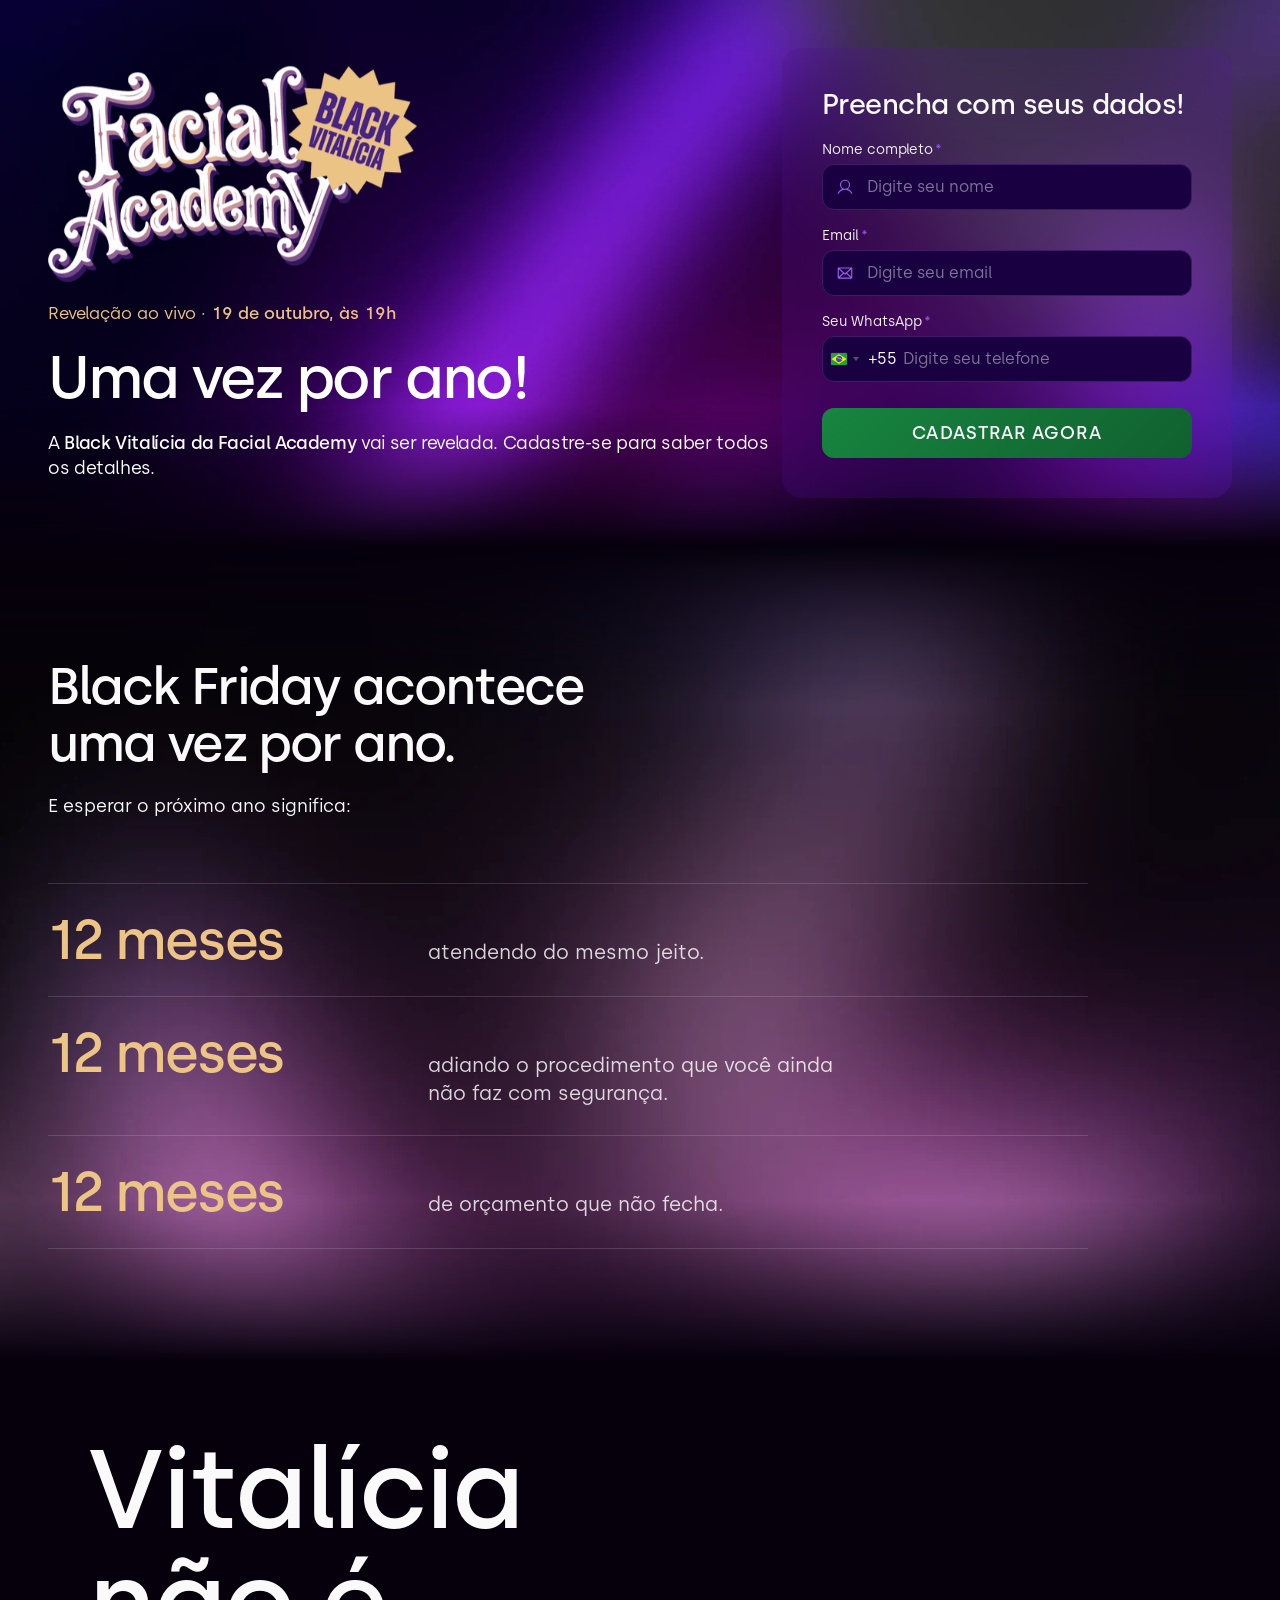
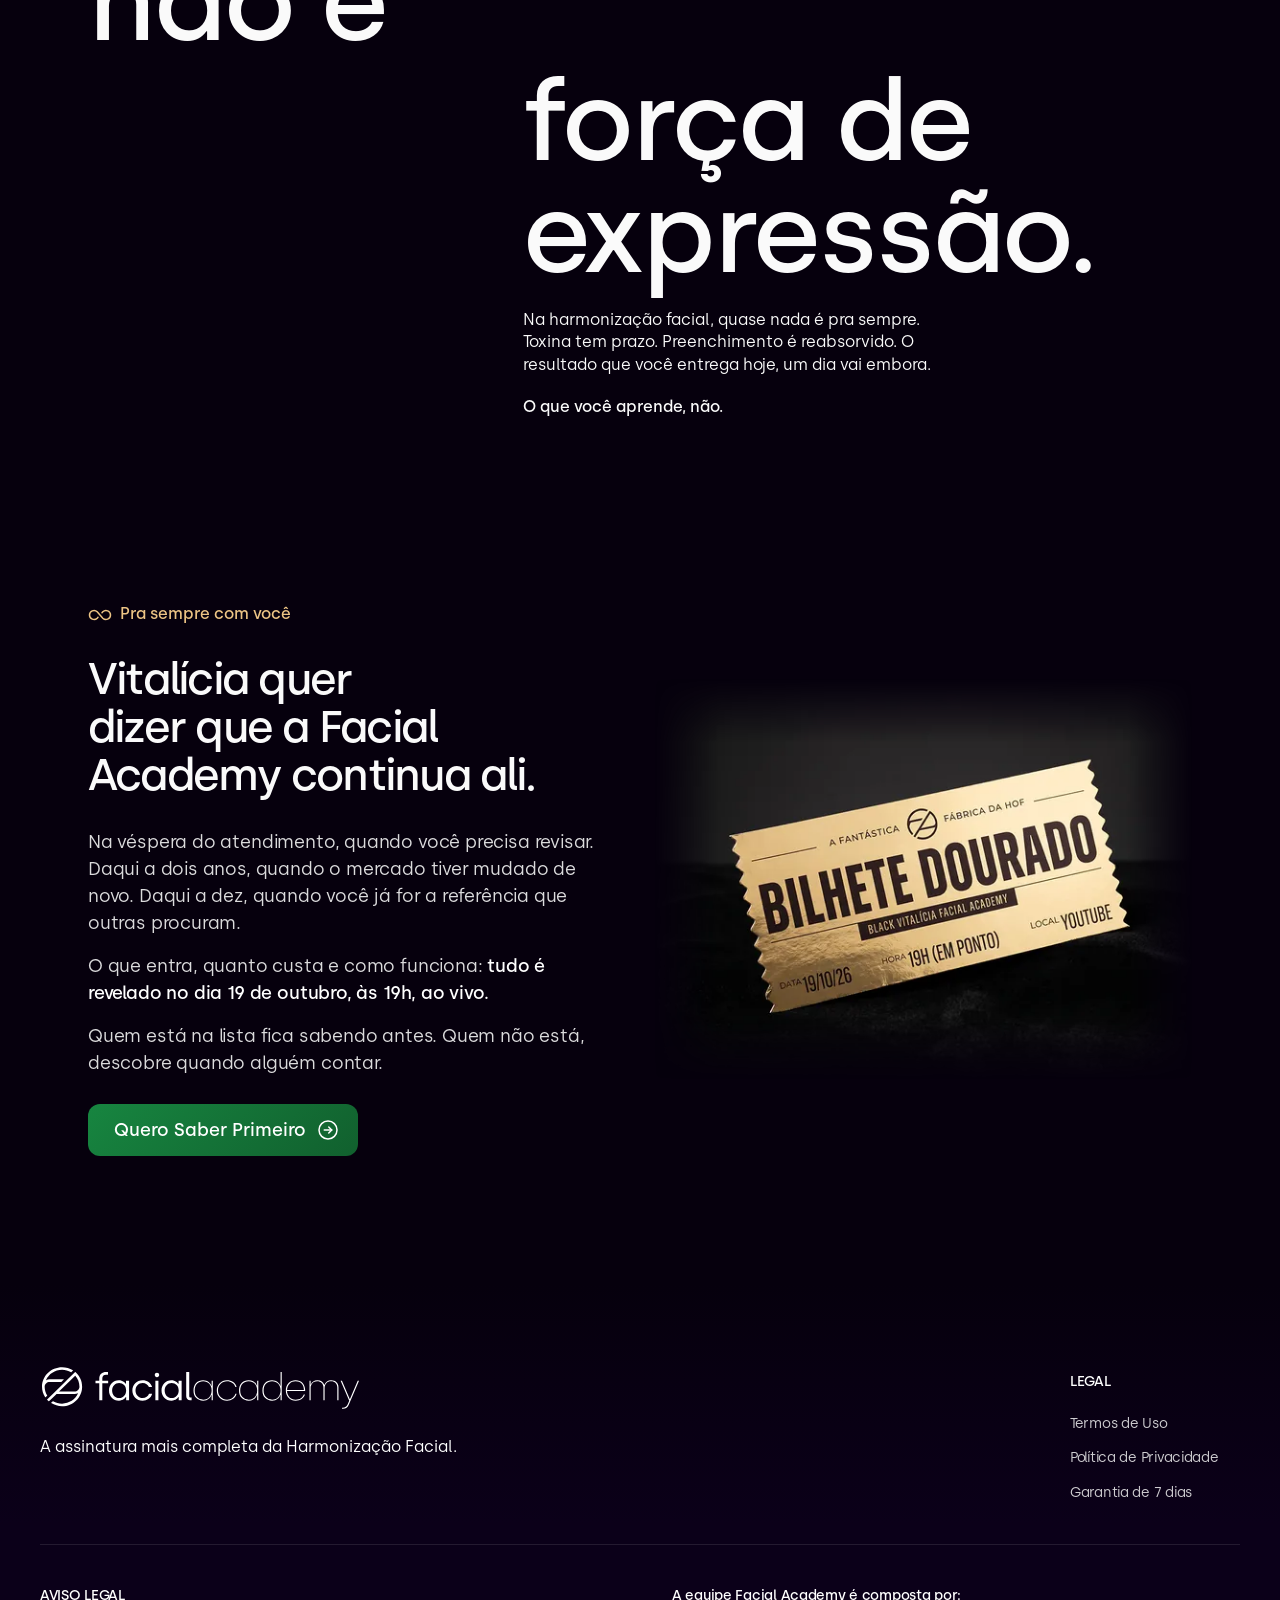
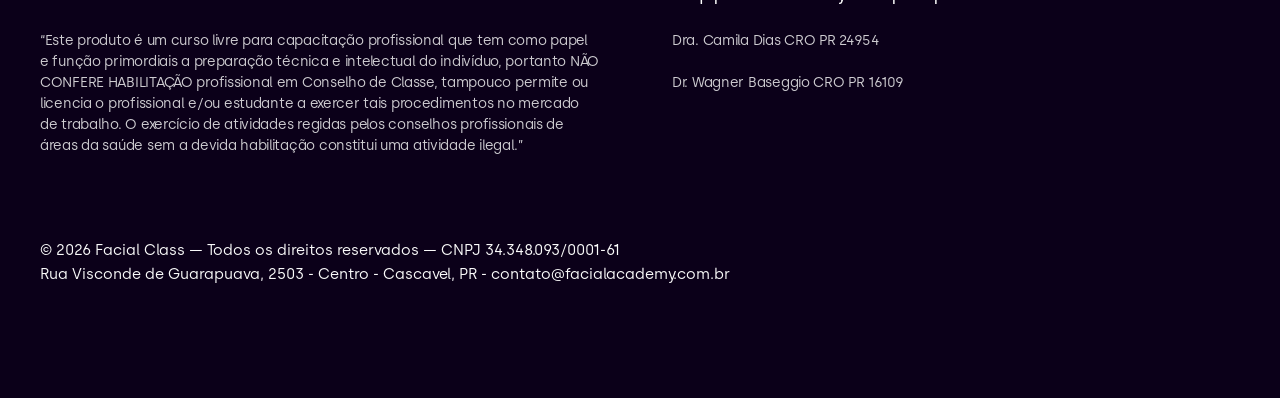
==== index.html @ 96894fb2 "style(design): FINDING-008 — data da live junto do título, em dourado 'Revelação ao vivo · 19 de out" ====
<!doctype html>
<html lang="pt-BR" dir="ltr">
<head>
<meta charset="utf-8">
<meta name="viewport" content="width=device-width, initial-scale=1">
<title>Black Vitalícia | Facial Academy</title>
<!-- Preço e condições só são revelados na live: nada disso entra aqui, que é o
     texto da prévia no Google e no WhatsApp. -->
<meta name="description" content="A Black Vitalícia da Facial Academy vai ser revelada ao vivo em 19 de outubro, às 19h. Cadastre-se para saber todos os detalhes.">
<!-- A logo é o elemento de LCP no celular. O preload vem antes do GTM para
     que o download comece sem disputar com os scripts de rastreamento.
     WebP de 256 cores sem perda em 3 larguras (16, 27 e 46 KB). -->
<link rel="preload" as="image"
      href="assets/img/fa-bfriday26-320.webp"
      imagesrcset="assets/img/fa-bfriday26-320.webp 320w, assets/img/fa-bfriday26-480.webp 480w, assets/img/fa-bfriday26-740.webp 740w"
      imagesizes="(max-width:809px) 188px, (max-width:1199px) 306px, 369px"
      fetchpriority="high">

<!-- Google Tag Manager -->
<script>(function(w,d,s,l,i){w[l]=w[l]||[];w[l].push({'gtm.start':new Date().getTime(),event:'gtm.js'});var f=d.getElementsByTagName(s)[0],j=d.createElement(s);j.async=true;j.src="https://load.tracker.jornada.facialacademy.com.br/3lowpxeupapq.js?"+i;f.parentNode.insertBefore(j,f);})(window,document,'script','dataLayer','ebz98l2r=GBRcNyEoVSQzPVU%2BLScpVgdNU15EQxweTBYAExwEFBESEQUVGBxWEx4dTxIH');</script>
<!-- End Google Tag Manager -->

<link rel="icon" href="assets/img/logo-facialacademy.svg">

<meta property="og:type" content="website">
<meta property="og:title" content="Black Vitalícia | Facial Academy">
<meta property="og:description" content="A Black Vitalícia da Facial Academy vai ser revelada ao vivo em 19 de outubro, às 19h. Cadastre-se para saber todos os detalhes.">

<!-- O Lighthouse aponta essas duas origens do rastreamento como as que mais
     atrasam o LCP (548ms e 368ms); a conexão é aberta antes de precisar. -->
<link rel="preconnect" href="https://tracker.jornada.facialacademy.com.br" crossorigin>
<!-- O formulário espera a decisão da triagem antes de redirecionar; sem o
     preconnect, o handshake TLS acontece só no clique e entra nessa espera. -->
<link rel="preconnect" href="https://ilzpqehbbxvmogorpfma.supabase.co" crossorigin>
<link rel="preconnect" href="https://capi-automation.s3.us-east-2.amazonaws.com" crossorigin>

<link rel="preload" as="font" type="font/woff2" href="assets/fonts/SilkaMedium.woff2" crossorigin>
<link rel="preload" as="font" type="font/woff2" href="assets/fonts/SilkaRegular.woff2" crossorigin>
<link rel="stylesheet" href="assets/css/style.v12.css">
</head>
<body>
<script>document.body.classList.add("js");</script>

<main>

  <!-- ============ HERO ============ -->
  <section id="hero-section" class="hero">
    <div class="hero__bg"><img src="assets/img/hero-bg.webp" alt="" aria-hidden="true"></div>

    <div class="hero__inner">
      <div class="hero__col">
        <div class="hero__logo anim" data-anim="up" data-delay="0">
          <img src="assets/img/fa-bfriday26-740.webp"
               srcset="assets/img/fa-bfriday26-320.webp 320w, assets/img/fa-bfriday26-480.webp 480w, assets/img/fa-bfriday26-740.webp 740w"
               sizes="(max-width:809px) 188px, (max-width:1199px) 306px, 369px"
               alt="Facial Academy Black Vitalícia" width="369" height="216"
               fetchpriority="high" decoding="async">
        </div>


        <p class="hero__date anim" data-anim="up" data-delay="80">Revelação ao vivo · <strong>19 de outubro, às 19h</strong></p>

        <h1 class="hero__title anim" data-anim="up" data-delay="160">Uma vez por ano!</h1>

        <p class="hero__lead anim" data-anim="up" data-delay="240">A <strong>Black Vitalícia da Facial Academy</strong> vai ser revelada. Cadastre-se para saber todos os detalhes.</p>
      </div>

      <div class="hero__card anim" data-anim="up" data-delay="200">
        <h2 class="card__title">Preencha com seus dados!</h2>

        <form class="fa-form" id="fa-form" novalidate>
          <div class="fa-field">
            <label for="fa-name">Nome completo<span>*</span></label>
            <div class="fa-control">
              <span class="fa-icon"><svg viewBox="0 0 256 256" width="18" height="18" fill="var(--purple)"><path d="M230.92,212c-15.23-26.33-38.7-45.21-66.09-54.16a72,72,0,1,0-73.66,0C63.78,166.78,40.31,185.66,25.08,212a8,8,0,1,0,13.85,8c18.84-32.56,52.14-52,89.07-52s70.23,19.44,89.07,52a8,8,0,1,0,13.85-8ZM72,96a56,56,0,1,1,56,56A56.06,56.06,0,0,1,72,96Z"/></svg></span>
              <input type="text" id="fa-name" name="name" class="fa-input" placeholder="Digite seu nome" autocomplete="name">
            </div>
          </div>

          <div class="fa-field">
            <label for="fa-email">Email<span>*</span></label>
            <div class="fa-control">
              <span class="fa-icon"><svg viewBox="0 0 256 256" width="18" height="18" fill="var(--purple)"><path d="M224,48H32a8,8,0,0,0-8,8V192a16,16,0,0,0,16,16H216a16,16,0,0,0,16-16V56A8,8,0,0,0,224,48Zm-96,85.15L52.57,64H203.43ZM98.71,128,40,181.81V74.19Zm11.84,10.85,12,11.05a8,8,0,0,0,10.82,0l12-11.05,58,53.15H52.57ZM157.29,128,216,74.18V181.82Z"/></svg></span>
              <input type="email" id="fa-email" name="email" class="fa-input" placeholder="Digite seu email" autocomplete="email">
            </div>
          </div>

          <div class="fa-field">
            <label for="fa-phone">Seu WhatsApp<span>*</span></label>
            <div class="fa-control">
              <input type="tel" id="fa-phone" name="phone" class="fa-input" placeholder="Digite seu telefone" autocomplete="tel">
            </div>
          </div>

          <button type="submit" class="fa-submit">CADASTRAR AGORA</button>
          <p class="fa-message" role="status" aria-live="polite"></p>
        </form>
      </div>

      <!-- Os professores no tema da Fantástica Fábrica da HOF. No desktop ficam
           entre o texto e o formulário, passando atrás do vidro do card; no
           celular vêm logo abaixo do formulário, com as cartolas no fim da dobra. -->
      <img class="hero__people"
           src="assets/img/professores-798.webp"
           srcset="assets/img/professores-480.webp 399w, assets/img/professores-798.webp 664w"
           sizes="(max-width:809px) 92vw, 520px"
           alt="Dra. Camila Dias e Dr. Wagner Baseggio de cartola, no tema da Fantástica Fábrica da HOF"
           width="664" height="798" decoding="async">
    </div>
  </section>

  <!-- ============ SEÇÃO 2 — BLACK FRIDAY ============ -->
  <div class="band band--reasons">
    <div class="band__bg"><img src="assets/img/section2-bg.webp" alt="" aria-hidden="true"></div>

    <section class="reasons">
      <div class="reasons__head">
        <h2 class="reasons__title anim-words">Black Friday acontece<br>uma vez por ano.</h2>
        <p class="reasons__sub anim" data-anim="up">E esperar o próximo ano significa:</p>
      </div>

      <div class="reasons__row">
        <div class="reason anim" data-anim="up" data-delay="0">
          <div class="reason__inner">
            <h3>12 meses</h3>
            <p>atendendo do mesmo jeito.</p>
          </div>
        </div>
        <div class="reason anim" data-anim="up" data-delay="120">
          <div class="reason__inner">
            <h3>12 meses</h3>
            <p>adiando o procedimento que você ainda não faz com segurança.</p>
          </div>
        </div>
        <div class="reason anim" data-anim="up" data-delay="240">
          <div class="reason__inner">
            <h3>12 meses</h3>
            <p>de orçamento que não fecha.</p>
          </div>
        </div>
      </div>
    </section>
  </div>

  <!-- ============ SEÇÃO 3 — VITALÍCIA ============ -->
  <section id="metodo" class="vital">
    <div class="vital__inner">
      <div class="vital__stack">
        <div class="vital__row">
          <p class="vital__display anim-words">Vitalícia não é</p>
        </div>
        <div class="vital__end">
          <div class="vital__endinner">
            <p class="vital__display anim-words">força de expressão.</p>
            <div class="vital__copy">
              <p class="anim-words">Na harmonização facial, quase nada é pra sempre. Toxina tem prazo. Preenchimento é reabsorvido. O resultado que você entrega hoje, um dia vai embora.</p>
              <p class="is-medium anim-words">O que você aprende, não.</p>
            </div>
          </div>
        </div>
      </div>
    </div>
  </section>

  <!-- ============ SEÇÃO 4 — CTA ============ -->
  <!-- Sem a imagem de mancha roxa: o fundo é o preto da página e a luz vem do
       bilhete dourado, que é o símbolo da Fantástica Fábrica. -->
  <div class="band band--cta">
    <section class="cta">
      <div class="cta__text">
        <div class="pill anim" data-anim="up">
          <svg class="ico ico--infinity" width="24" height="24" style="--ico-op:0;--ico-color:var(--gold);--ico-sw:1.5" display="block" role="presentation" viewBox="0 0 24 24" xmlns="http://www.w3.org/2000/svg"><path d="M 7.682 7.682 C 6.395 8.969 4.46 9.354 2.778 8.658 C 1.096 7.961 0 6.32 0 4.5 C 0 2.68 1.096 1.039 2.778 0.343 C 4.46 -0.354 6.395 0.031 7.682 1.318 L 13.318 7.682 C 14.605 8.969 16.541 9.354 18.222 8.658 C 19.904 7.961 21 6.32 21 4.5 C 21 2.68 19.904 1.039 18.222 0.343 C 16.541 -0.354 14.605 0.031 13.318 1.318 Z" fill-opacity="var(--ico-op, 0)" fill="var(--ico-color, rgb(0, 0, 0))" height="9.000263135988675px" id="EWhdcxZRG" transform="translate(1.5 7.5)" width="21.00042205436025px"/><path d="M 8.497 6.762 L 7.682 7.682 C 6.395 8.969 4.46 9.354 2.778 8.658 C 1.096 7.961 0 6.32 0 4.5 C 0 2.68 1.096 1.039 2.778 0.343 C 4.46 -0.354 6.395 0.031 7.682 1.318 L 13.318 7.682 C 14.605 8.969 16.541 9.354 18.222 8.658 C 19.904 7.961 21 6.32 21 4.5 C 21 2.68 19.904 1.039 18.222 0.343 C 16.541 -0.354 14.605 0.031 13.318 1.318 L 12.504 2.238" fill="transparent" height="9.000263135988675px" id="XM7weionG" stroke-dasharray="" stroke-linecap="round" stroke-linejoin="round" stroke-width="var(--ico-sw, 1.5)" stroke="var(--ico-color, rgb(0, 0, 0))" transform="translate(1.5 7.5)" width="21.00042205436025px"/></svg>
          <p class="pill__label">Pra sempre com você</p>
        </div>

        <h2 class="cta__title anim-words">Vitalícia quer dizer que a Facial Academy continua ali.</h2>

        <div class="cta__copy">
          <p class="anim-words">Na véspera do atendimento, quando você precisa revisar. Daqui a dois anos, quando o mercado tiver mudado de novo. Daqui a dez, quando você já for a referência que outras procuram.</p>
          <p class="anim-words">O que entra, quanto custa e como funciona: <strong>tudo é revelado no dia 19 de outubro, às 19h, ao vivo.</strong></p>
          <p class="anim-words">Quem está na lista fica sabendo antes. Quem não está, descobre quando alguém contar.</p>
        </div>

        <a class="btn anim" data-anim="up" href="#hero-section">
          <div class="btn__label"><p>Quero Saber Primeiro</p></div>
          <div class="btn__icon"><svg class="ico ico--arrow" width="24" height="24" style="--ico-op:0;--ico-color:currentColor;--ico-sw:1.5" display="block" role="presentation" viewBox="0 0 24 24" xmlns="http://www.w3.org/2000/svg"><path d="M 0 9 C 0 4.029 4.029 0 9 0 C 13.971 0 18 4.029 18 9 C 18 13.971 13.971 18 9 18 C 4.029 18 0 13.971 0 9 Z" fill-opacity="var(--ico-op, 0)" fill="var(--ico-color, rgb(0, 0, 0))" height="18px" id="uu_1WsBKD" transform="translate(3 3)" width="18px"/><path d="M 0 9 C 0 4.029 4.029 0 9 0 C 13.971 0 18 4.029 18 9 C 18 13.971 13.971 18 9 18 C 4.029 18 0 13.971 0 9 Z" fill="transparent" height="18px" id="RTBQYONr5" stroke-dasharray="" stroke-linecap="round" stroke-linejoin="round" stroke-width="var(--ico-sw, 1.5)" stroke="var(--ico-color, rgb(0, 0, 0))" transform="translate(3 3)" width="18px"/><path d="M 0 0 L 7.5 0" fill="transparent" height="1px" id="NNVWdHWHP" stroke-dasharray="" stroke-linecap="round" stroke-linejoin="round" stroke-width="var(--ico-sw, 1.5)" stroke="var(--ico-color, rgb(0, 0, 0))" transform="translate(8.25 12)" width="7.5px"/><path d="M 0 0 L 3 3 L 0 6" fill="transparent" height="6px" id="mMIXDa1F_" stroke-dasharray="" stroke-linecap="round" stroke-linejoin="round" stroke-width="var(--ico-sw, 1.5)" stroke="var(--ico-color, rgb(0, 0, 0))" transform="translate(12.75 9)" width="3px"/></svg></div>
        </a>
      </div>

      <figure class="cta__ticket anim" data-anim="up">
        <img src="assets/img/bilhete-dourado-1000.webp"
             srcset="assets/img/bilhete-dourado-560.webp 560w, assets/img/bilhete-dourado-1000.webp 1000w"
             sizes="(max-width:809px) 100vw, 560px"
             alt="Bilhete dourado da Fantástica Fábrica da HOF: Black Vitalícia Facial Academy, 19/10/26, 19h em ponto, no YouTube"
             width="1000" height="747" loading="lazy" decoding="async">
      </figure>
    </section>
  </div>

</main>

<!-- ============ FOOTER ============ -->
<footer class="footer">
  <div class="footer__inner">

    <div class="footer__top">
      <div class="footer__brand">
        <img class="footer__logo" src="assets/img/logo-facialacademy.svg" alt="Facial Academy" width="323" height="48">
        <p class="footer__tagline">A assinatura mais completa da Harmonização Facial.</p>
      </div>

      <div class="footer__legal">
        <p class="footer__legend">LEGAL</p>
        <div class="footer__links">
          <a href="https://drive.google.com/file/d/13rt3Kys2BFR-BAYi2iH648y9QrrYSueP/view" target="_blank" rel="noopener">Termos de Uso</a>
          <a href="https://drive.google.com/file/d/1rzcGgiab3WB3KwzvUau7W_KnmO5_egRC/view" target="_blank" rel="noopener">Política de Privacidade</a>
          <p class="footer__link-static">Garantia de 7 dias</p>
        </div>
      </div>
    </div>

    <div class="footer__divider"></div>

    <div class="footer__mid">
      <div class="footer__block">
        <p class="footer__legend">AVISO LEGAL</p>
        <p class="footer__note">“Este produto é um curso livre para capacitação profissional que tem como papel e função primordiais a preparação técnica e intelectual do indivíduo, portanto NÃO CONFERE HABILITAÇÃO profissional em Conselho de Classe, tampouco permite ou licencia o profissional e/ou estudante a exercer tais procedimentos no mercado de trabalho. O exercício de atividades regidas pelos conselhos profissionais de áreas da saúde sem a devida habilitação constitui uma atividade ilegal.”</p>
      </div>

      <div class="footer__block">
        <p class="footer__legend">A equipe Facial Academy é composta por:</p>
        <p class="footer__note">Dra. Camila Dias CRO PR 24954<br><br>Dr. Wagner Baseggio CRO PR 16109</p>
      </div>
    </div>

    <div class="footer__bottom">
      <p>© 2026 Facial Class — Todos os direitos reservados — CNPJ 34.348.093/0001-61</p>
      <!-- email_off desliga a ofuscação de e-mail do Cloudflare só neste trecho -->
      <p>Rua Visconde de Guarapuava, 2503 - Centro - Cascavel, PR - <!--email_off-->contato@facialacademy.com.br<!--/email_off--></p>
    </div>

  </div>
</footer>

<script defer src="assets/js/lenis.min.js"></script>
<script defer src="assets/js/intlTelInput.min.js"></script>
<script src="assets/js/lh-rastreio.v2.js" data-porteiro="https://lh.facialacademy.com.br/__lh-visitante"></script><script src="assets/js/lh-interacoes.v2-1.js" defer></script>
<script defer src="assets/js/main.v7.js"></script>
</body>
</html>
---- assets/css/style.v12.css ----
/* ============================================================================
   Facial Academy — Black Vitalícia · captura
   Arquivo único de propósito: cada CSS separado era uma requisição bloqueando
   a renderização (790ms somados no PageSpeed). Ordem: fontes, intl-tel-input,
   estilos da página.
   ============================================================================ */

/* ============================================================================
   SILKA — fonte institucional do Facial Class Design System
   Pesos: 300 / 400 / 500 / 600 / 700. Compartilhada entre a captura e o obrigado.
   ============================================================================ */
@font-face{font-family:'Silka';font-style:normal;font-weight:300;font-display:swap;src:url("../fonts/SilkaLight.woff2") format("woff2")}
@font-face{font-family:'Silka';font-style:normal;font-weight:400;font-display:swap;src:url("../fonts/SilkaRegular.woff2") format("woff2")}
@font-face{font-family:'Silka';font-style:normal;font-weight:500;font-display:swap;src:url("../fonts/SilkaMedium.woff2") format("woff2")}
@font-face{font-family:'Silka';font-style:normal;font-weight:600;font-display:swap;src:url("../fonts/SilkaSemiBold.woff2") format("woff2")}
@font-face{font-family:'Silka';font-style:normal;font-weight:700;font-display:swap;src:url("../fonts/SilkaBold.woff2") format("woff2")}
/* POPPINS: reserva da Silka, como no design system (Silka, Poppins, system-ui).
   Arquivos locais (latin, ~8 KB cada) para valer mesmo onde a Poppins não está
   instalada. O navegador só baixa se a Silka não carregar. */
@font-face{font-family:'Poppins';font-style:normal;font-weight:300;font-display:swap;src:url("../fonts/PoppinsLight.woff2") format("woff2")}
@font-face{font-family:'Poppins';font-style:normal;font-weight:400;font-display:swap;src:url("../fonts/PoppinsRegular.woff2") format("woff2")}
@font-face{font-family:'Poppins';font-style:normal;font-weight:500;font-display:swap;src:url("../fonts/PoppinsMedium.woff2") format("woff2")}
@font-face{font-family:'Poppins';font-style:normal;font-weight:600;font-display:swap;src:url("../fonts/PoppinsSemiBold.woff2") format("woff2")}
@font-face{font-family:'Poppins';font-style:normal;font-weight:700;font-display:swap;src:url("../fonts/PoppinsBold.woff2") format("woff2")}


/* ---- intl-tel-input ---- */
:root{--iti-hover-color:rgba(0, 0, 0, 0.05);--iti-border-color:#ccc;--iti-dialcode-color:#999;--iti-dropdown-bg:white;--iti-search-icon-color:#999;--iti-spacer-horizontal:8px;--iti-flag-height:12px;--iti-flag-width:16px;--iti-border-width:1px;--iti-arrow-height:4px;--iti-arrow-width:6px;--iti-triangle-border:calc(var(--iti-arrow-width) / 2);--iti-arrow-padding:6px;--iti-arrow-color:#555;--iti-path-flags-1x:url("../img/flags.webp");--iti-path-flags-2x:url("../img/flags@2x.webp");--iti-path-globe-1x:url("../img/globe.webp");--iti-path-globe-2x:url("../img/globe@2x.webp");--iti-flag-sprite-width:3904px;--iti-flag-sprite-height:12px;--iti-mobile-popup-margin:30px}.iti{position:relative;display:inline-block}.iti *{box-sizing:border-box}.iti__a11y-text{width:1px;height:1px;clip:rect(1px,1px,1px,1px);overflow:hidden;position:absolute}.iti input.iti__tel-input,.iti input.iti__tel-input[type=tel],.iti input.iti__tel-input[type=text]{position:relative;z-index:0;margin:0!important}.iti__country-container{position:absolute;top:0;bottom:0;left:0;padding:var(--iti-border-width)}.iti__selected-country{z-index:1;position:relative;display:flex;align-items:center;height:100%;background:0 0;border:0;margin:0;padding:0;font-family:inherit;font-size:inherit;color:inherit;border-radius:0;font-weight:inherit;line-height:inherit;text-decoration:none}.iti__selected-country-primary{display:flex;align-items:center;height:100%;padding:0 var(--iti-arrow-padding) 0 var(--iti-spacer-horizontal)}.iti__arrow{margin-left:var(--iti-arrow-padding);width:0;height:0;border-left:var(--iti-triangle-border) solid transparent;border-right:var(--iti-triangle-border) solid transparent;border-top:var(--iti-arrow-height) solid var(--iti-arrow-color)}.iti__arrow--up{border-top:none;border-bottom:var(--iti-arrow-height) solid var(--iti-arrow-color)}.iti__dropdown-content{border-radius:3px;background-color:var(--iti-dropdown-bg)}.iti--inline-dropdown .iti__dropdown-content{position:absolute;z-index:2;margin-top:3px;margin-left:calc(var(--iti-border-width) * -1);border:var(--iti-border-width) solid var(--iti-border-color);box-shadow:1px 1px 4px rgba(0,0,0,.2)}.iti__search-input{width:100%;border-width:0;border-radius:3px;padding-left:30px;padding-right:28px}[dir=rtl] .iti__search-input{padding-left:inherit;padding-right:30px;background-position:right 8px center}.iti__search-input+.iti__country-list{border-top:1px solid var(--iti-border-color)}.iti__search-input::-webkit-search-cancel-button{appearance:none}.iti__search-input-wrapper{position:relative;display:flex;align-items:center}.iti__search-icon{position:absolute;left:8px;display:flex;pointer-events:none}[dir=rtl] .iti__search-icon{left:auto;right:8px}.iti__search-icon-svg{stroke:var(--iti-search-icon-color);fill:none;stroke-width:3}.iti__search-clear{position:absolute;right:4px;background:0 0;border:0;border-radius:3px;cursor:pointer;padding:4px;display:flex;align-items:center;justify-content:center;transition:background-color .15s ease;width:24px;height:24px}.iti__search-clear .iti__search-clear-x{stroke-width:2}.iti__search-clear .iti__search-clear-bg{fill:var(--iti-search-icon-color)}[dir=rtl] .iti__search-clear{right:auto;left:4px}.iti__search-clear:focus-visible,.iti__search-clear:hover{background:var(--iti-hover-color);outline:0}.iti__no-results{text-align:center;padding:30px 0}.iti__country-list{list-style:none;padding:0;margin:0;cursor:pointer;overflow-y:scroll;-webkit-overflow-scrolling:touch}.iti--inline-dropdown .iti__country-list{max-height:185px}.iti--flexible-dropdown-width .iti__country-list{white-space:nowrap}@media (max-width:500px){.iti--flexible-dropdown-width .iti__country-list{white-space:normal}}.iti__country{display:flex;align-items:center;padding:8px var(--iti-spacer-horizontal);outline:0}.iti__dial-code{color:var(--iti-dialcode-color)}.iti__country.iti__highlight{background-color:var(--iti-hover-color)}.iti__country-list .iti__flag,.iti__country-name{margin-right:var(--iti-spacer-horizontal)}[dir=rtl] .iti__country-list .iti__flag,[dir=rtl] .iti__country-name{margin-right:0;margin-left:var(--iti-spacer-horizontal)}.iti--allow-dropdown .iti__country-container:not(:has(+ input[disabled])):not(:has(+ input[readonly])) button.iti__selected-country{cursor:pointer}.iti--allow-dropdown .iti__country-container:not(:has(+ input[disabled])):not(:has(+ input[readonly])) .iti__selected-country-primary:hover,.iti--allow-dropdown .iti__country-container:not(:has(+ input[disabled])):not(:has(+ input[readonly])) .iti__selected-country:has(+ .iti__dropdown-content:hover) .iti__selected-country-primary{background-color:var(--iti-hover-color)}.iti .iti__selected-dial-code{margin-left:4px}.iti--container{position:fixed;top:-1000px;left:-1000px;z-index:1060;padding:var(--iti-border-width)}.iti--container:hover{cursor:pointer}.iti__hide{display:none}.iti__v-hide{visibility:hidden}.iti--fullscreen-popup.iti--container{background-color:rgba(0,0,0,.5);top:0;bottom:0;left:0;right:0;position:fixed;padding:var(--iti-mobile-popup-margin);display:flex;flex-direction:column;justify-content:flex-start}.iti--fullscreen-popup .iti__dropdown-content{display:flex;flex-direction:column;max-height:100%;position:relative}.iti--fullscreen-popup .iti__country{padding:10px 10px;line-height:1.5em}.iti__flag{--iti-flag-offset:100px;height:var(--iti-flag-height);width:var(--iti-flag-width);border-radius:1px;box-shadow:0 0 1px 0 #888;background-image:var(--iti-path-flags-1x);background-repeat:no-repeat;background-position:var(--iti-flag-offset) 0;background-size:var(--iti-flag-sprite-width) var(--iti-flag-sprite-height)}.iti__ac{--iti-flag-offset:0px}.iti__ad{--iti-flag-offset:-16px}.iti__ae{--iti-flag-offset:-32px}.iti__af{--iti-flag-offset:-48px}.iti__ag{--iti-flag-offset:-64px}.iti__ai{--iti-flag-offset:-80px}.iti__al{--iti-flag-offset:-96px}.iti__am{--iti-flag-offset:-112px}.iti__ao{--iti-flag-offset:-128px}.iti__ar{--iti-flag-offset:-144px}.iti__as{--iti-flag-offset:-160px}.iti__at{--iti-flag-offset:-176px}.iti__au{--iti-flag-offset:-192px}.iti__aw{--iti-flag-offset:-208px}.iti__ax{--iti-flag-offset:-224px}.iti__az{--iti-flag-offset:-240px}.iti__ba{--iti-flag-offset:-256px}.iti__bb{--iti-flag-offset:-272px}.iti__bd{--iti-flag-offset:-288px}.iti__be{--iti-flag-offset:-304px}.iti__bf{--iti-flag-offset:-320px}.iti__bg{--iti-flag-offset:-336px}.iti__bh{--iti-flag-offset:-352px}.iti__bi{--iti-flag-offset:-368px}.iti__bj{--iti-flag-offset:-384px}.iti__bl{--iti-flag-offset:-400px}.iti__bm{--iti-flag-offset:-416px}.iti__bn{--iti-flag-offset:-432px}.iti__bo{--iti-flag-offset:-448px}.iti__bq{--iti-flag-offset:-464px}.iti__br{--iti-flag-offset:-480px}.iti__bs{--iti-flag-offset:-496px}.iti__bt{--iti-flag-offset:-512px}.iti__bw{--iti-flag-offset:-528px}.iti__by{--iti-flag-offset:-544px}.iti__bz{--iti-flag-offset:-560px}.iti__ca{--iti-flag-offset:-576px}.iti__cc{--iti-flag-offset:-592px}.iti__cd{--iti-flag-offset:-608px}.iti__cf{--iti-flag-offset:-624px}.iti__cg{--iti-flag-offset:-640px}.iti__ch{--iti-flag-offset:-656px}.iti__ci{--iti-flag-offset:-672px}.iti__ck{--iti-flag-offset:-688px}.iti__cl{--iti-flag-offset:-704px}.iti__cm{--iti-flag-offset:-720px}.iti__cn{--iti-flag-offset:-736px}.iti__co{--iti-flag-offset:-752px}.iti__cr{--iti-flag-offset:-768px}.iti__cu{--iti-flag-offset:-784px}.iti__cv{--iti-flag-offset:-800px}.iti__cw{--iti-flag-offset:-816px}.iti__cx{--iti-flag-offset:-832px}.iti__cy{--iti-flag-offset:-848px}.iti__cz{--iti-flag-offset:-864px}.iti__de{--iti-flag-offset:-880px}.iti__dj{--iti-flag-offset:-896px}.iti__dk{--iti-flag-offset:-912px}.iti__dm{--iti-flag-offset:-928px}.iti__do{--iti-flag-offset:-944px}.iti__dz{--iti-flag-offset:-960px}.iti__ec{--iti-flag-offset:-976px}.iti__ee{--iti-flag-offset:-992px}.iti__eg{--iti-flag-offset:-1008px}.iti__eh{--iti-flag-offset:-1024px}.iti__er{--iti-flag-offset:-1040px}.iti__es{--iti-flag-offset:-1056px}.iti__et{--iti-flag-offset:-1072px}.iti__fi{--iti-flag-offset:-1088px}.iti__fj{--iti-flag-offset:-1104px}.iti__fk{--iti-flag-offset:-1120px}.iti__fm{--iti-flag-offset:-1136px}.iti__fo{--iti-flag-offset:-1152px}.iti__fr{--iti-flag-offset:-1168px}.iti__ga{--iti-flag-offset:-1184px}.iti__gb{--iti-flag-offset:-1200px}.iti__gd{--iti-flag-offset:-1216px}.iti__ge{--iti-flag-offset:-1232px}.iti__gf{--iti-flag-offset:-1248px}.iti__gg{--iti-flag-offset:-1264px}.iti__gh{--iti-flag-offset:-1280px}.iti__gi{--iti-flag-offset:-1296px}.iti__gl{--iti-flag-offset:-1312px}.iti__gm{--iti-flag-offset:-1328px}.iti__gn{--iti-flag-offset:-1344px}.iti__gp{--iti-flag-offset:-1360px}.iti__gq{--iti-flag-offset:-1376px}.iti__gr{--iti-flag-offset:-1392px}.iti__gt{--iti-flag-offset:-1408px}.iti__gu{--iti-flag-offset:-1424px}.iti__gw{--iti-flag-offset:-1440px}.iti__gy{--iti-flag-offset:-1456px}.iti__hk{--iti-flag-offset:-1472px}.iti__hn{--iti-flag-offset:-1488px}.iti__hr{--iti-flag-offset:-1504px}.iti__ht{--iti-flag-offset:-1520px}.iti__hu{--iti-flag-offset:-1536px}.iti__id{--iti-flag-offset:-1552px}.iti__ie{--iti-flag-offset:-1568px}.iti__il{--iti-flag-offset:-1584px}.iti__im{--iti-flag-offset:-1600px}.iti__in{--iti-flag-offset:-1616px}.iti__io{--iti-flag-offset:-1632px}.iti__iq{--iti-flag-offset:-1648px}.iti__ir{--iti-flag-offset:-1664px}.iti__is{--iti-flag-offset:-1680px}.iti__it{--iti-flag-offset:-1696px}.iti__je{--iti-flag-offset:-1712px}.iti__jm{--iti-flag-offset:-1728px}.iti__jo{--iti-flag-offset:-1744px}.iti__jp{--iti-flag-offset:-1760px}.iti__ke{--iti-flag-offset:-1776px}.iti__kg{--iti-flag-offset:-1792px}.iti__kh{--iti-flag-offset:-1808px}.iti__ki{--iti-flag-offset:-1824px}.iti__km{--iti-flag-offset:-1840px}.iti__kn{--iti-flag-offset:-1856px}.iti__kp{--iti-flag-offset:-1872px}.iti__kr{--iti-flag-offset:-1888px}.iti__kw{--iti-flag-offset:-1904px}.iti__ky{--iti-flag-offset:-1920px}.iti__kz{--iti-flag-offset:-1936px}.iti__la{--iti-flag-offset:-1952px}.iti__lb{--iti-flag-offset:-1968px}.iti__lc{--iti-flag-offset:-1984px}.iti__li{--iti-flag-offset:-2000px}.iti__lk{--iti-flag-offset:-2016px}.iti__lr{--iti-flag-offset:-2032px}.iti__ls{--iti-flag-offset:-2048px}.iti__lt{--iti-flag-offset:-2064px}.iti__lu{--iti-flag-offset:-2080px}.iti__lv{--iti-flag-offset:-2096px}.iti__ly{--iti-flag-offset:-2112px}.iti__ma{--iti-flag-offset:-2128px}.iti__mc{--iti-flag-offset:-2144px}.iti__md{--iti-flag-offset:-2160px}.iti__me{--iti-flag-offset:-2176px}.iti__mf{--iti-flag-offset:-2192px}.iti__mg{--iti-flag-offset:-2208px}.iti__mh{--iti-flag-offset:-2224px}.iti__mk{--iti-flag-offset:-2240px}.iti__ml{--iti-flag-offset:-2256px}.iti__mm{--iti-flag-offset:-2272px}.iti__mn{--iti-flag-offset:-2288px}.iti__mo{--iti-flag-offset:-2304px}.iti__mp{--iti-flag-offset:-2320px}.iti__mq{--iti-flag-offset:-2336px}.iti__mr{--iti-flag-offset:-2352px}.iti__ms{--iti-flag-offset:-2368px}.iti__mt{--iti-flag-offset:-2384px}.iti__mu{--iti-flag-offset:-2400px}.iti__mv{--iti-flag-offset:-2416px}.iti__mw{--iti-flag-offset:-2432px}.iti__mx{--iti-flag-offset:-2448px}.iti__my{--iti-flag-offset:-2464px}.iti__mz{--iti-flag-offset:-2480px}.iti__na{--iti-flag-offset:-2496px}.iti__nc{--iti-flag-offset:-2512px}.iti__ne{--iti-flag-offset:-2528px}.iti__nf{--iti-flag-offset:-2544px}.iti__ng{--iti-flag-offset:-2560px}.iti__ni{--iti-flag-offset:-2576px}.iti__nl{--iti-flag-offset:-2592px}.iti__no{--iti-flag-offset:-2608px}.iti__np{--iti-flag-offset:-2624px}.iti__nr{--iti-flag-offset:-2640px}.iti__nu{--iti-flag-offset:-2656px}.iti__nz{--iti-flag-offset:-2672px}.iti__om{--iti-flag-offset:-2688px}.iti__pa{--iti-flag-offset:-2704px}.iti__pe{--iti-flag-offset:-2720px}.iti__pf{--iti-flag-offset:-2736px}.iti__pg{--iti-flag-offset:-2752px}.iti__ph{--iti-flag-offset:-2768px}.iti__pk{--iti-flag-offset:-2784px}.iti__pl{--iti-flag-offset:-2800px}.iti__pm{--iti-flag-offset:-2816px}.iti__pr{--iti-flag-offset:-2832px}.iti__ps{--iti-flag-offset:-2848px}.iti__pt{--iti-flag-offset:-2864px}.iti__pw{--iti-flag-offset:-2880px}.iti__py{--iti-flag-offset:-2896px}.iti__qa{--iti-flag-offset:-2912px}.iti__re{--iti-flag-offset:-2928px}.iti__ro{--iti-flag-offset:-2944px}.iti__rs{--iti-flag-offset:-2960px}.iti__ru{--iti-flag-offset:-2976px}.iti__rw{--iti-flag-offset:-2992px}.iti__sa{--iti-flag-offset:-3008px}.iti__sb{--iti-flag-offset:-3024px}.iti__sc{--iti-flag-offset:-3040px}.iti__sd{--iti-flag-offset:-3056px}.iti__se{--iti-flag-offset:-3072px}.iti__sg{--iti-flag-offset:-3088px}.iti__sh{--iti-flag-offset:-3104px}.iti__si{--iti-flag-offset:-3120px}.iti__sj{--iti-flag-offset:-3136px}.iti__sk{--iti-flag-offset:-3152px}.iti__sl{--iti-flag-offset:-3168px}.iti__sm{--iti-flag-offset:-3184px}.iti__sn{--iti-flag-offset:-3200px}.iti__so{--iti-flag-offset:-3216px}.iti__sr{--iti-flag-offset:-3232px}.iti__ss{--iti-flag-offset:-3248px}.iti__st{--iti-flag-offset:-3264px}.iti__sv{--iti-flag-offset:-3280px}.iti__sx{--iti-flag-offset:-3296px}.iti__sy{--iti-flag-offset:-3312px}.iti__sz{--iti-flag-offset:-3328px}.iti__tc{--iti-flag-offset:-3344px}.iti__td{--iti-flag-offset:-3360px}.iti__tg{--iti-flag-offset:-3376px}.iti__th{--iti-flag-offset:-3392px}.iti__tj{--iti-flag-offset:-3408px}.iti__tk{--iti-flag-offset:-3424px}.iti__tl{--iti-flag-offset:-3440px}.iti__tm{--iti-flag-offset:-3456px}.iti__tn{--iti-flag-offset:-3472px}.iti__to{--iti-flag-offset:-3488px}.iti__tr{--iti-flag-offset:-3504px}.iti__tt{--iti-flag-offset:-3520px}.iti__tv{--iti-flag-offset:-3536px}.iti__tw{--iti-flag-offset:-3552px}.iti__tz{--iti-flag-offset:-3568px}.iti__ua{--iti-flag-offset:-3584px}.iti__ug{--iti-flag-offset:-3600px}.iti__us{--iti-flag-offset:-3616px}.iti__uy{--iti-flag-offset:-3632px}.iti__uz{--iti-flag-offset:-3648px}.iti__va{--iti-flag-offset:-3664px}.iti__vc{--iti-flag-offset:-3680px}.iti__ve{--iti-flag-offset:-3696px}.iti__vg{--iti-flag-offset:-3712px}.iti__vi{--iti-flag-offset:-3728px}.iti__vn{--iti-flag-offset:-3744px}.iti__vu{--iti-flag-offset:-3760px}.iti__wf{--iti-flag-offset:-3776px}.iti__ws{--iti-flag-offset:-3792px}.iti__xk{--iti-flag-offset:-3808px}.iti__ye{--iti-flag-offset:-3824px}.iti__yt{--iti-flag-offset:-3840px}.iti__za{--iti-flag-offset:-3856px}.iti__zm{--iti-flag-offset:-3872px}.iti__zw{--iti-flag-offset:-3888px}.iti__globe{background-image:var(--iti-path-globe-1x);background-size:contain;background-position:right;box-shadow:none;height:19px}@media (min-resolution:2x){.iti__flag{background-image:var(--iti-path-flags-2x)}.iti__globe{background-image:var(--iti-path-globe-2x)}}

/* =========================================================================
   Facial Academy — Black Vitalícia (Black Friday 2026)
   Réplica fiel da página publicada em /black-friday-2026
   ========================================================================= */

/* ---------- Tokens ---------- */
:root{
  --black:#06000d;          /* fundo do site          */
  --hero-black:#00030d;     /* fundo do hero          */
  --footer-black:#0b0019;   /* fundo do rodapé        */
  --white:#fafafa;
  --purple:#9f60ee;         /* roxo de destaque       */
  --purple-deep:#3e1968;    /* borda / gradiente      */
  --purple-ink:#190141;     /* fundo dos inputs       */
  --peach:#ffca9b;          /* ícones da seção 2      */
  --gold:#ecc485;           /* dourado do selo da marca fa-bfriday26 */
  --card-bg:rgba(99,19,191,.16);

  /* Matiz e saturação do verde do WhatsApp, com a luminosidade baixada até o
     texto branco passar no contraste: 4,70:1 no início do gradiente, 7,67:1
     no fim. Os mesmos da página de obrigado. */
  --verde-1:#178540;
  --verde-2:#11602E;

  /* ease-out: tudo que entra desacelera no fim, nada de vai-e-vem. */
  --ease:cubic-bezier(.22,1,.36,1);
}

/* ---------- Reset ---------- */
*,*::before,*::after{box-sizing:border-box}
html{-webkit-text-size-adjust:100%}
body{
  margin:0;
  background:var(--black);
  color:var(--white);
  font-family:'Silka','Poppins',system-ui,-apple-system,'Segoe UI',Roboto,sans-serif;
  font-weight:400;
  -webkit-font-smoothing:antialiased;
  -moz-osx-font-smoothing:grayscale;
  overflow-x:hidden;
}
img{display:block;max-width:100%}
h1,h2,h3,p{margin:0}
/* Títulos com linhas equilibradas e parágrafos sem palavra sozinha na última linha. */
h1,h2,h3{text-wrap:balance}
p{text-wrap:pretty}
a{color:inherit;text-decoration:none}
strong{font-weight:500}

/* Lenis (scroll suave) */
html.lenis,html.lenis body{height:auto}
.lenis.lenis-smooth{scroll-behavior:auto!important}
.lenis.lenis-stopped{overflow:hidden}

/* ---------- Ícones do sprite Framer ---------- */
.ico{display:block;flex:none}

/* =========================================================================
   HERO
   ========================================================================= */
.hero{
  position:relative;
  display:flex;
  align-items:center;
  justify-content:center;
  width:100%;
  background:var(--black);
  overflow:clip;
}
/* Sem corte seco: a imagem do hero se dissolve no preto da página nos
   últimos 140px, onde começa a faixa seguinte. */
.hero__bg{
  position:absolute;inset:0;pointer-events:none;
  -webkit-mask-image:linear-gradient(to bottom,#000 calc(100% - 140px),transparent);
  mask-image:linear-gradient(to bottom,#000 calc(100% - 140px),transparent);
}
.hero__bg img{width:100%;height:100%;object-fit:cover}

.hero__inner{
  position:relative;
  display:flex;
  align-items:center;
  justify-content:center;
  gap:10px;
  width:100%;
  max-width:1440px;
  padding:48px;
}

.hero__col{
  display:flex;
  flex-direction:column;
  align-items:flex-start;
  justify-content:center;
  gap:20px;
  flex:1 1 0;
  min-width:0;
}
/* Marca fa-bfriday26 (proporção 1,707). A altura de cada breakpoint é a
   da marca anterior: muda só a largura, e o formulário continua cabendo na
   primeira dobra do celular. */
.hero__logo img{width:369px;height:216px;object-fit:contain}

/* ---------- Professores (recorte com fundo transparente) ----------
   Desktop largo: três zonas (texto, professores, formulário). A largura do
   recorte vem do vão entre o texto (470px) e o card (450px): os dois rostos
   ficam inteiros e o card cobre só o ombro do Dr. Wagner (o rosto dele está
   a 90% da largura da imagem, daí o /0.9). Ancorado no pé do hero e
   esmaecido nos últimos 22%, sem corte reto. */
.hero__people{
  position:absolute;
  bottom:0;
  left:calc(48px + 470px + 10px);
  width:calc((100% - 96px - 470px - 450px - 20px) / .9);
  max-width:540px;
  height:auto;
  pointer-events:none;
  -webkit-mask-image:linear-gradient(to bottom,#000 78%,transparent);
  mask-image:linear-gradient(to bottom,#000 78%,transparent);
}
.hero__col,.hero__card{position:relative;z-index:1}
@media (min-width:1360px){
  .hero__inner{min-height:720px;justify-content:space-between}
  .hero__col{flex:0 0 470px}
  .hero__title{white-space:nowrap}
  .hero__lead{max-width:30ch}
}
/* Entre 810 e 1359px o vão entre texto e card não comporta os dois rostos
   inteiros (ficariam com menos de 430px de altura): o recorte fica de fora. */
@media (min-width:810px) and (max-width:1359px){
  .hero__people{display:none}
}

/* A data é o motivo do cadastro: fica junto do título, em dourado, e não
   escondida abaixo do botão. */
.hero__date{
  font-size:17px;
  font-weight:400;
  line-height:1.3;
  color:var(--gold);
  font-variant-numeric:tabular-nums;
}
.hero__date strong{font-weight:500}
.hero__title{
  font-size:60px;
  font-weight:500;
  line-height:1.1;
  letter-spacing:-.04em;
  color:#fff;
}
.hero__lead{
  font-size:18px;
  font-weight:400;
  line-height:1.4;
  letter-spacing:-.02em;
  color:#fff;
}

/* ---------- Rótulo de seção ----------
   Era uma pílula de vidro com roxo sobre roxo (3,6:1, reprovava no
   contraste). Agora é texto no dourado do selo da marca, sem cápsula. */
.pill{
  display:inline-flex;
  align-items:center;
  gap:8px;
}
.pill__label{
  font-size:16px;
  font-weight:500;
  line-height:1.4;
  color:var(--gold);
  white-space:nowrap;
}

/* =========================================================================
   CARD DO FORMULÁRIO
   ========================================================================= */
.hero__card{
  display:flex;
  flex-direction:column;
  align-items:center;
  justify-content:center;
  gap:20px;
  width:450px;
  flex:none;
  padding:40px;
  border-radius:20px;
  background:var(--card-bg);
  -webkit-backdrop-filter:blur(45px);
  backdrop-filter:blur(45px);
}
.card__title{
  width:100%;
  font-size:28px;
  font-weight:500;
  line-height:1.2;
  letter-spacing:-.02em;
  color:var(--white);
}

.fa-form{width:100%}
.fa-field{position:relative;margin-bottom:18px}
.fa-field label{
  display:block;
  margin-bottom:8px;
  font-size:14px;
  font-weight:400;
  line-height:1;
  color:#f2f2f2;
}
.fa-field label span{margin-left:2px;color:var(--purple)}
.fa-control{position:relative}
.fa-icon{
  position:absolute;
  left:14px;
  top:50%;
  transform:translateY(-50%);
  display:flex;
  pointer-events:none;
  z-index:2;
}
.fa-input{
  width:100%;
  height:46px;
  padding:12px 14px 12px 44px;
  font-family:inherit;
  font-size:16px;
  font-weight:400;
  line-height:1;
  color:#fff;
  background:var(--purple-ink);
  border:1.5px solid var(--purple-deep);
  border-radius:12px;
  outline:none;
  transition:.2s;
}
.fa-input::placeholder{color:rgba(255,255,255,.45)}
.fa-input:focus{border-color:var(--purple)}
.fa-input.is-invalid{border-color:#e2555d}

.fa-submit{
  width:100%;
  margin-top:8px;
  padding:16px 24px;
  font-family:inherit;
  font-size:18px;
  /* Peso 500 (SilkaMedium), que já é pré-carregado. O 600 exigia o
     SilkaSemiBold — 29 KB a mais no caminho crítico por um único elemento. */
  font-weight:500;
  letter-spacing:.06em;   /* caixa alta pede um respiro entre as letras */
  line-height:1;
  color:#fff;
  background:linear-gradient(135deg,var(--verde-1) 0%,var(--verde-2) 100%);
  border:none;
  border-radius:12px;
  cursor:pointer;
  transition:filter .25s var(--ease);
}
/* A pulsação só começa depois que a página termina de carregar.
   O botão fica dentro do .hero__card, que tem backdrop-filter: blur(45px) —
   animar ali durante o carregamento custa caro em celular fraco e foi o que
   derrubou LCP e TBT no PageSpeed. Depois do load ela não disputa com nada e
   a pessoa vê o efeito do mesmo jeito. */
.carregada .fa-submit{
  animation:pulsarEnvio 2.2s ease-in-out infinite;
}
@keyframes pulsarEnvio{
  0%,100%{
    transform:scale(1);
    box-shadow:0 10px 26px rgba(18,140,70,.4), 0 0 0 0 rgba(37,211,102,.5);
  }
  50%{
    transform:scale(1.025);
    box-shadow:0 12px 30px rgba(18,140,70,.5), 0 0 0 14px rgba(37,211,102,0);
  }
}
/* Ao interagir a pulsação para, e durante o envio também: o botão fica
   desabilitado e não faz sentido continuar chamando atenção. */
.fa-submit:hover,.fa-submit:focus-visible{filter:brightness(1.08);animation-play-state:paused}
.fa-submit:active{filter:brightness(.94);animation-play-state:paused}
.fa-submit:disabled{opacity:.6;cursor:default;animation:none;transform:none;box-shadow:none}

.fa-message:empty{display:none}
.fa-message{
  margin-top:10px;
  font-size:14px;
  line-height:1.4;
  color:var(--purple);
  min-height:0;
}
.fa-message.is-error{color:#ff8b95}

/* intl-tel-input — tema escuro */
.iti{width:100%}
.iti--inline-dropdown .iti__dropdown-content{
  background:var(--purple-ink);
  border:1px solid var(--purple-deep);
  color:#fff;
}
.iti__country{color:#fff}
.iti__country.iti__highlight,.iti__country:hover{background:rgba(159,96,238,.22)}
.iti__dial-code{color:rgba(255,255,255,.6)}
.iti__search-input{
  background:var(--purple-ink);
  color:#fff;
  border-bottom:1px solid var(--purple-deep);
}
.iti__selected-dial-code{color:#fff}

/* =========================================================================
   FAIXAS COM IMAGEM DE FUNDO
   ========================================================================= */
.band{position:relative;overflow:clip}
/* As faixas com imagem entram e saem pelo preto da página (160px em cada
   borda): as cores das seções são diferentes, então a passagem é um fade, não
   uma linha reta. */
.band__bg{
  position:absolute;inset:0;pointer-events:none;
  -webkit-mask-image:linear-gradient(to bottom,transparent,#000 160px,#000 calc(100% - 160px),transparent);
  mask-image:linear-gradient(to bottom,transparent,#000 160px,#000 calc(100% - 160px),transparent);
}
.band__bg img{width:100%;height:100%;object-fit:cover}
.band > section{position:relative}

/* =========================================================================
   SEÇÃO 2 — BLACK FRIDAY ACONTECE UMA VEZ POR ANO
   ========================================================================= */
.reasons{
  display:flex;
  flex-direction:column;
  align-items:flex-start;
  gap:64px;
  width:100%;
  max-width:1440px;
  margin:0 auto;
  padding:112px 48px;
}
.reasons__head{display:flex;flex-direction:column;gap:20px;width:100%}
.reasons__title{
  max-width:760px;
  font-size:52px;
  font-weight:500;
  line-height:1.1;
  letter-spacing:-.04em;
  color:var(--white);
}
.reasons__sub{
  font-size:18px;
  font-weight:400;
  line-height:1.5;
  color:var(--white);
}

/* Lista editorial, não trio de cards: o "12 meses" repetido é o desenho.
   Uma linha por item, número grande em dourado à esquerda, frase à direita,
   fio fino entre os itens. */
.reasons__row{display:flex;flex-direction:column;width:100%;max-width:1040px}
.reason{border-top:1px solid rgba(255,255,255,.14)}
.reason:last-child{border-bottom:1px solid rgba(255,255,255,.14)}
.reason__inner{
  display:grid;
  grid-template-columns:minmax(0,340px) minmax(0,1fr);
  align-items:baseline;
  gap:8px 40px;
  padding:28px 0;
}
.reason h3{
  font-size:56px;
  font-weight:500;
  line-height:1;
  letter-spacing:-.04em;
  color:var(--gold);
  white-space:nowrap;
}
.reason p{
  max-width:34ch;
  font-size:20px;
  font-weight:400;
  line-height:1.4;
  color:rgba(255,255,255,.82);
}

/* =========================================================================
   SEÇÃO 3 — VITALÍCIA NÃO É FORÇA DE EXPRESSÃO
   ========================================================================= */
.vital{
  position:relative;
  display:flex;
  align-items:center;
  justify-content:center;
  width:100%;
  background:var(--black);
  overflow:clip;
}
.vital__inner{
  display:flex;
  flex-direction:column;
  align-items:center;
  width:100%;
  max-width:1200px;
  padding:64px 48px;
}
.vital__stack{
  display:flex;
  flex-direction:column;
  align-items:flex-start;
  justify-content:space-between;
  width:100%;
}
.vital__row{display:flex;align-items:center;gap:8px;width:100%;min-height:240px}
.vital__row .vital__display{width:3.96em}
.vital__end{display:flex;flex-direction:column;align-items:flex-end;width:100%}
.vital__endinner{display:flex;flex-direction:column;align-items:flex-start;gap:20px;width:5.97em;font-size:112px}
.vital__endinner .vital__display{font-size:1em}
.vital__display{
  font-size:112px;
  font-weight:500;
  line-height:1;
  letter-spacing:-.02em;
  color:var(--white);
}
.vital__copy{max-width:447px}
.vital__copy p{
  font-size:16px;
  font-weight:400;
  line-height:1.4;
  color:var(--white);
}
.vital__copy p + p{margin-top:20px}
.vital__copy .is-medium{font-weight:500}

/* =========================================================================
   SEÇÃO 4 — CTA
   ========================================================================= */
/* Duas colunas: texto à esquerda (nada de tudo centralizado) e o bilhete
   dourado à direita. O veludo preto da foto some no preto da página pelas
   bordas (máscara retangular suave), então o bilhete aparece como um objeto
   sob um foco de luz, sem caixa em volta. */
.cta{
  display:grid;
  grid-template-columns:minmax(0,1fr) minmax(0,1.05fr);
  align-items:center;
  gap:56px;
  width:100%;
  max-width:1200px;
  margin:0 auto;
  padding:120px 48px 128px;
}
.cta__text{display:flex;flex-direction:column;align-items:flex-start;gap:28px}
.cta__title{
  font-size:44px;
  font-weight:500;
  line-height:1.1;
  letter-spacing:-.04em;
  color:var(--white);
}
.cta__copy{max-width:34em}
.cta__copy p{
  font-size:18px;
  font-weight:400;
  line-height:1.5;
  letter-spacing:-.01em;
  color:rgba(255,255,255,.86);
}
.cta__copy p + p{margin-top:16px}
.cta__copy strong{font-weight:500;color:#fff}

.cta__ticket{margin:0}
.cta__ticket img{
  width:100%;
  height:auto;
  -webkit-mask-image:linear-gradient(to right,transparent,#000 12%,#000 88%,transparent),linear-gradient(to bottom,transparent,#000 16%,#000 84%,transparent);
  -webkit-mask-composite:source-in;
  mask-image:linear-gradient(to right,transparent,#000 12%,#000 88%,transparent),linear-gradient(to bottom,transparent,#000 16%,#000 84%,transparent);
  mask-composite:intersect;
}
.brk{display:none}

/* ---------- Botão ----------
   Mesmo verde do botão do formulário: as duas ações da página têm a mesma
   cara, e o degradê fica só no que é ação. */
.btn{
  display:inline-flex;
  align-items:center;
  justify-content:center;
  gap:10px;
  padding:14px 18px 14px 26px;
  border-radius:12px;
  background:linear-gradient(135deg,var(--verde-1) 0%,var(--verde-2) 100%);
  color:#fff;
  transition:filter .25s var(--ease),transform .25s var(--ease);
}
.btn:hover{filter:brightness(1.08)}
.btn:active{filter:brightness(.94);transform:translateY(1px)}
.btn__label p{
  font-size:18px;
  font-weight:500;
  line-height:1;
  color:#fff;
}
.btn__icon{display:flex;width:24px;height:24px;color:#fff;transition:transform .3s var(--ease)}
.btn:hover .btn__icon{transform:translateX(3px)}

/* =========================================================================
   RODAPÉ
   ========================================================================= */
/* O rodapé começa no preto da página e escurece aos poucos para o seu tom. */
.footer{background:linear-gradient(to bottom,var(--black),var(--footer-black) 240px);padding:80px 40px 0}
.footer__inner{display:flex;flex-direction:column;gap:32px;max-width:1345px;margin:0 auto}

.footer__top{display:flex;align-items:flex-start;gap:32px}
.footer__brand{flex:1 1 0;min-width:0;display:flex;flex-direction:column;gap:24px}
.footer__logo{width:323px;height:48px;object-fit:contain}
.footer__tagline{font-size:16px;font-weight:400;line-height:1.4;color:#fff}

.footer__legal{
  flex:1 1 0;
  min-width:0;
  display:flex;
  flex-direction:column;
  align-items:flex-end;
  gap:8px;
}
.footer__legal > *{width:170px}
.footer__links{display:flex;flex-direction:column}
.footer__legend{
  font-size:14px;
  font-weight:500;
  line-height:1;
  letter-spacing:-.02em;
  color:#fff;
}
.footer__top .footer__legend{padding:10px 8px 10px 0}
.footer__legal a,.footer__link-static{
  display:block;
  padding:10px 8px 10px 0;
  font-size:14px;
  font-weight:400;
  line-height:1;
  letter-spacing:-.02em;
  color:rgba(255,255,255,.8);
  transition:color .2s var(--ease);
}
.footer__legal a:hover{color:#fff}
.footer__link-static{line-height:1.2}

.footer__divider{
  height:3px;
  background:linear-gradient(transparent 0 1px,rgba(255,255,255,.1) 1px 2px,transparent 2px);
}

.footer__mid{display:flex;gap:64px}
.footer__block{flex:1 1 0;min-width:0;display:flex;flex-direction:column;gap:8px;max-width:641px}
.footer__mid .footer__legend{padding:10px 8px 10px 0}
.footer__note{
  padding:10px 8px 10px 0;
  font-size:14px;
  font-weight:400;
  line-height:1.5;
  letter-spacing:-.02em;
  color:rgba(255,255,255,.8);
}

.footer__bottom{padding:40px 0 112px}
.footer__bottom p{
  font-size:15px;
  font-weight:400;
  line-height:1.6;
  color:var(--white);
}

/* =========================================================================
   ANIMAÇÕES
   ========================================================================= */
.js .anim,.js .anim-words{opacity:.001;transform:translateY(20px)}

/* O hero entra por CSS, sem depender do JS.
   Antes ele era revelado no evento load — que só dispara depois de todo o
   rastreamento carregar — e isso empurrava o LCP junto (10,2s no PageSpeed).
   Por CSS a entrada começa assim que a folha de estilo chega. */
/* Só o deslocamento é animado — a opacidade fica em 1 desde o primeiro
   quadro. Elemento com opacidade baixa não conta como pintado para o LCP:
   com o fade, o parágrafo do hero (que é o elemento de LCP no celular)
   ficava esperando a thread principal liberar para começar a animação, e o
   PageSpeed registrava 2,4s de "atraso na renderização de elemento". */
.hero .anim{
  opacity:1;
  transform:translateY(16px);
  animation:heroIn .6s var(--ease) forwards;
}
@keyframes heroIn{ to{ transform:none } }
.hero .anim[data-delay="80"]{animation-delay:80ms}
.hero .anim[data-delay="160"]{animation-delay:160ms}
.hero .anim[data-delay="200"]{animation-delay:200ms}
.hero .anim[data-delay="240"]{animation-delay:240ms}
.js .anim.is-in,.js .anim-words.is-in{
  opacity:1;
  transform:none;
  transition:opacity .7s var(--ease),transform .7s var(--ease);
}

/* Revelação ligada à rolagem: cada bloco termina de entrar quando chega ao
   centro da tela (cover 50%), e volta se a pessoa rolar para cima. Só onde o
   navegador suporta; nos outros vale a entrada acima, disparada pelo JS. */
@supports (animation-timeline:view()){
  @media (prefers-reduced-motion:no-preference){
    .js :is(.band,.vital) :is(.anim,.anim-words){
      opacity:1;
      transform:none;
      transition:none;
      /* Linear de propósito: aqui a curva mapeia a posição da rolagem, não o
         tempo. Com ease-out o bloco ficava 98% visível ainda no terço de
         baixo da tela; linear termina de fato no centro. */
      animation:revela linear both;
      animation-timeline:view();
      animation-range:entry 0% cover 50%;
    }
  }
}
@keyframes revela{
  from{opacity:0;transform:translateY(24px)}
  to{opacity:1;transform:none}
}

@media (prefers-reduced-motion:reduce){
  .anim,.anim-words,.js .anim,.js .anim-words,.hero .anim{opacity:1!important;transform:none!important;transition:none!important;animation:none!important}
  .fa-submit{animation:none!important;transform:none!important}
}

/* =========================================================================
   BREAKPOINT — TABLET (≤1199px)
   ========================================================================= */
@media (max-width:1199px){
  .hero__logo img{width:306px;height:179px}
  .hero__title{font-size:48px}
  .hero__lead{font-size:16px}
  .card__title{font-size:24px}

  .reasons{padding:64px 32px}
  .reasons__title{font-size:44px}
  .reason__inner{grid-template-columns:minmax(0,260px) minmax(0,1fr);gap:8px 32px}
  .reason h3{font-size:44px}
  .reason p{font-size:18px}

  .vital__inner{padding:64px 48px}
  .vital__stack{height:363px}
  .vital__display,.vital__endinner{font-size:56px}
  .vital__row{min-height:0}
  .vital__row .vital__display,.vital__endinner{width:7.18em}
  .vital__copy{max-width:388px}
  .vital__copy p{font-size:14px}

  .cta{padding:96px 32px;gap:40px}
  .cta__title{font-size:36px}
  .cta__copy p{font-size:17px}

  .footer{padding:80px 32px 0}
  .footer__top{flex-direction:column;align-items:flex-start;gap:32px}
  .footer__brand{width:100%}
  .footer__tagline{font-size:14px}
  .footer__legal{align-items:flex-start;width:100%}
  .footer__legal > *{width:auto}
  .footer__mid{gap:48px}
  .footer__bottom{padding:40px 0 144px}
}

/* =========================================================================
   BREAKPOINT — MOBILE (≤809px)
   ========================================================================= */
@media (max-width:809px){
  /* ---- HERO: tudo precisa caber na primeira dobra, sem rolagem ----
     O hero ocupa a altura da tela e o conteúdo é centralizado: em telas
     altas sobra respiro, em telas baixas encosta nas bordas mas cabe. */
  .hero{min-height:100svh}
  .hero__inner{
    flex-direction:column;
    align-items:center;
    justify-content:center;
    gap:14px;
    padding:12px 16px;
    min-height:100svh;
  }
  .hero__col{
    /* flex:1 vem do desktop e esticava a coluna, abrindo um vão até o card */
    flex:0 0 auto;
    align-items:center;text-align:center;width:100%;gap:10px;
  }
  /* Sem a pílula do hero sobram 40px: a marca cresce para 110px de altura. */
  .hero__logo img{width:188px;height:110px}
  .hero__title{font-size:30px;text-align:center;line-height:1.1}
  .hero__date{font-size:14px;text-align:center}
  .hero__lead{font-size:13px;text-align:center;line-height:1.4;max-width:34ch}
  .pill__label{font-size:14px}

  .hero__card{width:100%;padding:16px;gap:12px;border-radius:16px}
  .hero__people{
    position:static;
    order:3;
    width:min(92vw,420px);
    height:auto;
    max-height:none;
    margin:6px auto -12px;
  }
  .card__title{font-size:18px}

  .fa-form{padding:12px;border-radius:8px}
  .fa-field{margin-bottom:10px}
  .fa-field label{font-size:12px;margin-bottom:5px}
  .fa-input{height:44px;font-size:16px;padding:10px 12px 10px 40px}
  .fa-icon{left:12px}
  .fa-submit{padding:13px 20px;font-size:16px;margin-top:6px}

  .reasons{padding:60px 16px;gap:40px}
  .reasons__head{gap:16px}
  .reasons__title{font-size:32px;line-height:1.1}
  .reasons__sub{font-size:16px}
  .reason__inner{grid-template-columns:1fr;gap:6px;padding:22px 0}
  .reason h3{font-size:40px}
  .reason p{font-size:16px}

  .vital__inner{padding:64px 16px}
  .vital__stack{height:313px}
  .vital__row{min-height:0}
  .vital__display,.vital__endinner{font-size:48px}
  .vital__row .vital__display,.vital__endinner{width:100%}
  .vital__end{align-items:flex-start}
  .vital__copy{max-width:none}

  /* Bilhete primeiro (é o gancho visual), texto e botão depois. */
  .cta{grid-template-columns:1fr;gap:20px;padding:56px 16px 88px}
  .cta__ticket{order:-1;margin:0 -16px}
  .cta__text{gap:22px}
  .cta__title{font-size:30px;line-height:1.12}
  .cta__copy p{font-size:16px}
  .btn{width:100%;padding:16px 20px}

  .footer{padding:64px 24px 0;text-align:center}
  .footer__top{flex-direction:column;align-items:center;gap:32px}
  .footer__brand{align-items:center;width:100%}
  .footer__logo{width:242px;height:36px}
  .footer__tagline{font-size:14px}
  .footer__legal{align-items:flex-start;width:100%}
  .footer__legal > *{width:auto}
  .footer__inner{align-items:center}
  .footer__inner > *{width:100%}
  .footer__mid{flex-direction:column;gap:48px;text-align:left}
  .footer__block{max-width:none}
  .footer__bottom{padding:40px 0 144px;text-align:left}
}

/* =========================================================================
   TELAS BAIXAS (Android pequeno, navegador com barras) — aperta o hero
   mais um pouco para o formulário inteiro caber sem rolagem.
   Área de toque dos campos preservada; o que encolhe é logo e espaçamento.
   ========================================================================= */
@media (max-width:809px) and (max-height:680px){
  .hero__inner{gap:12px;padding:10px 16px}
  .hero__col{gap:8px}
  .hero__logo img{width:150px;height:88px}
  .hero__title{font-size:27px}
  .hero__lead{font-size:12px}
  .hero__card{padding:14px;gap:10px}
  .card__title{font-size:17px}
  .fa-field{margin-bottom:8px}
}
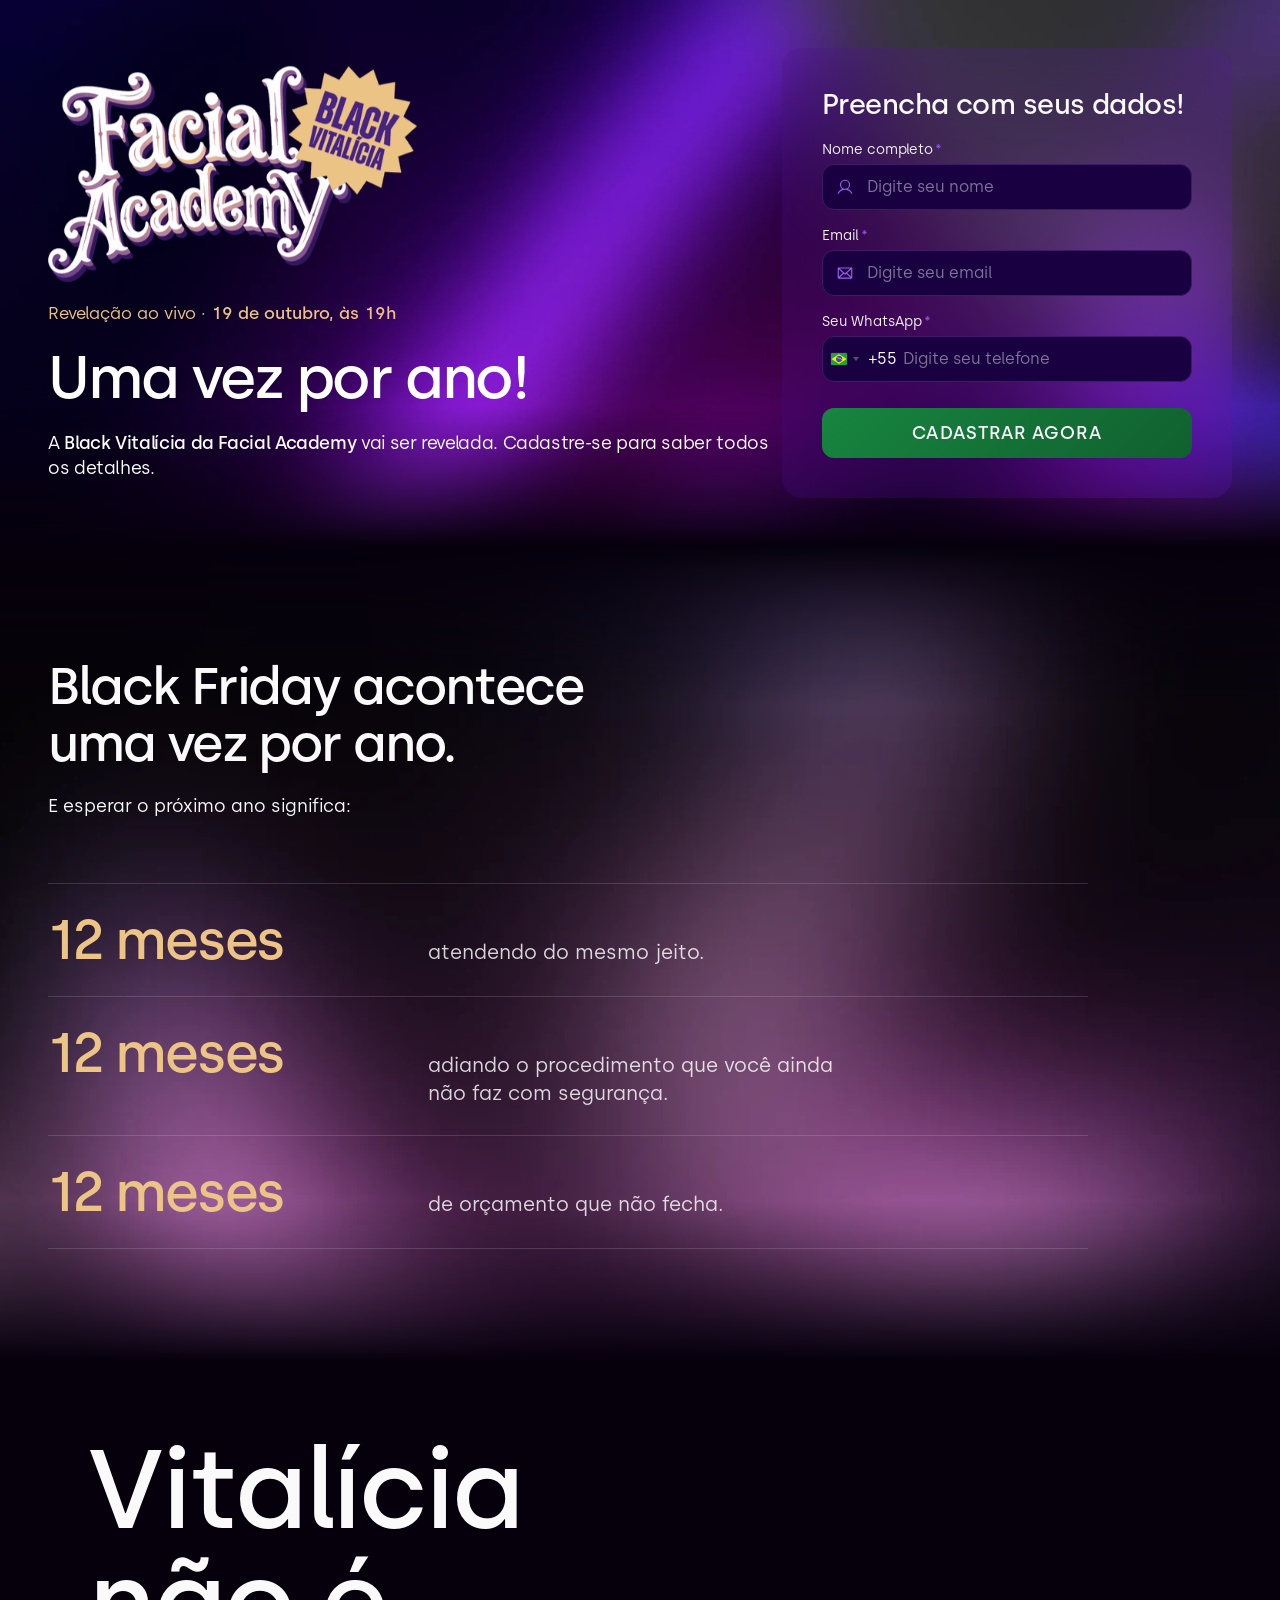
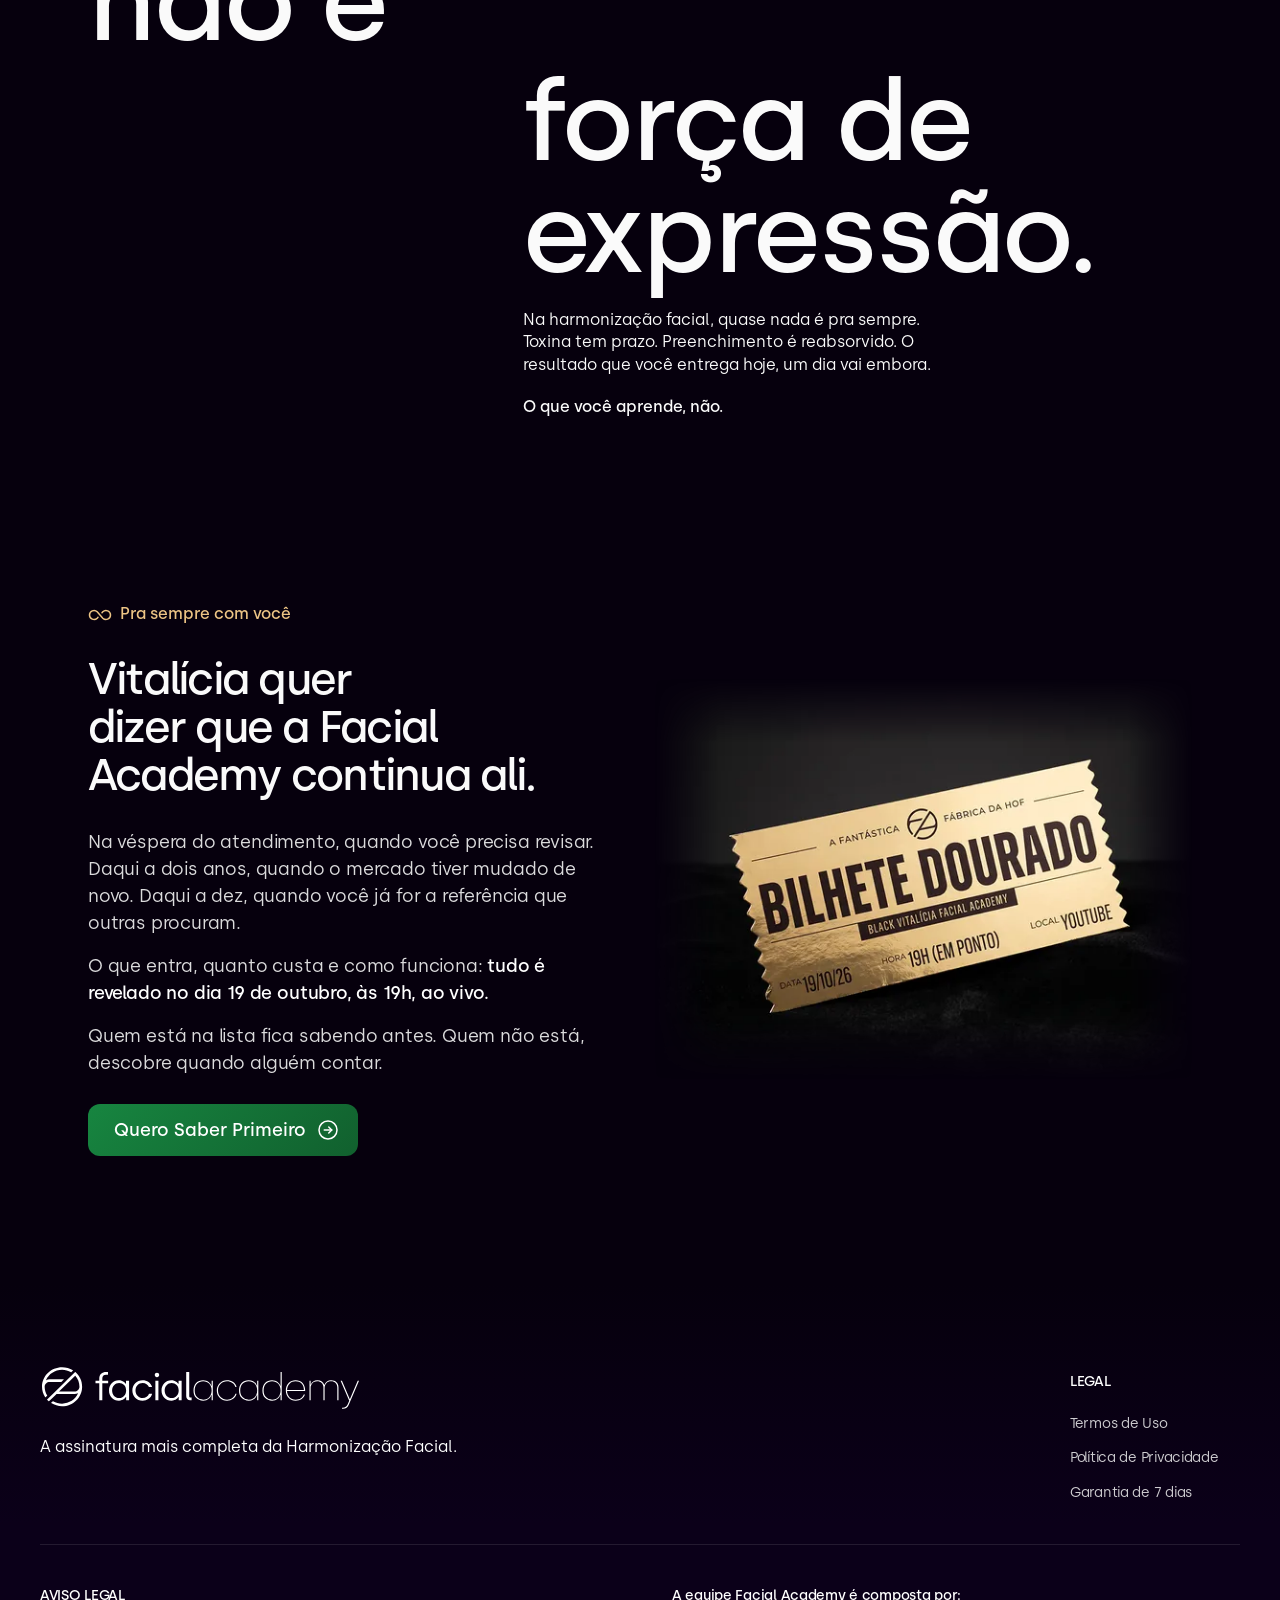
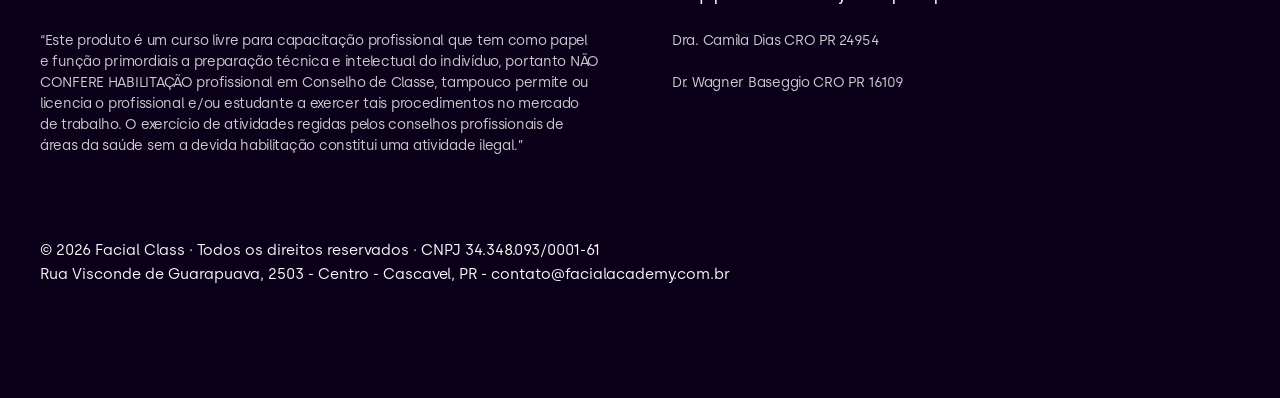
==== commit 7a1ca062: "style(design): FINDING-010 — rodapé alinhado à esquerda no celular, sem travessão Marca, links e blo" ====
--- a/index.html
+++ b/index.html
@@ -234,7 +234,7 @@
     </div>
 
     <div class="footer__bottom">
-      <p>© 2026 Facial Class — Todos os direitos reservados — CNPJ 34.348.093/0001-61</p>
+      <p>© 2026 Facial Class · Todos os direitos reservados · CNPJ 34.348.093/0001-61</p>
       <!-- email_off desliga a ofuscação de e-mail do Cloudflare só neste trecho -->
       <p>Rua Visconde de Guarapuava, 2503 - Centro - Cascavel, PR - <!--email_off-->contato@facialacademy.com.br<!--/email_off--></p>
     </div>
--- a/assets/css/style.v12.css
+++ b/assets/css/style.v12.css
@@ -677,7 +677,7 @@
   .vital__row{min-height:0}
   .vital__row .vital__display,.vital__endinner{width:7.18em}
   .vital__copy{max-width:388px}
-  .vital__copy p{font-size:14px}
+  .vital__copy p{font-size:16px}
 
   .cta{padding:96px 32px;gap:40px}
   .cta__title{font-size:36px}
@@ -748,7 +748,9 @@
   .reason p{font-size:16px}
 
   .vital__inner{padding:64px 16px}
-  .vital__stack{height:313px}
+  /* No celular a frase é um bloco só: mesma entrelinha nas três linhas
+     (a altura fixa abria 31px a mais entre a 1ª e a 2ª). */
+  .vital__stack{height:auto;justify-content:flex-start}
   .vital__row{min-height:0}
   .vital__display,.vital__endinner{font-size:48px}
   .vital__row .vital__display,.vital__endinner{width:100%}
@@ -763,18 +765,19 @@
   .cta__copy p{font-size:16px}
   .btn{width:100%;padding:16px 20px}
 
-  .footer{padding:64px 24px 0;text-align:center}
-  .footer__top{flex-direction:column;align-items:center;gap:32px}
-  .footer__brand{align-items:center;width:100%}
+  /* Tudo à esquerda: centralizado, os links (de larguras diferentes) pareciam
+     desalinhados entre si. */
+  .footer{padding:64px 24px 0}
+  .footer__top{flex-direction:column;align-items:flex-start;gap:32px}
+  .footer__brand{align-items:flex-start;width:100%}
   .footer__logo{width:242px;height:36px}
   .footer__tagline{font-size:14px}
   .footer__legal{align-items:flex-start;width:100%}
   .footer__legal > *{width:auto}
-  .footer__inner{align-items:center}
   .footer__inner > *{width:100%}
-  .footer__mid{flex-direction:column;gap:48px;text-align:left}
+  .footer__mid{flex-direction:column;gap:48px}
   .footer__block{max-width:none}
-  .footer__bottom{padding:40px 0 144px;text-align:left}
+  .footer__bottom{padding:40px 0 144px}
 }
 
 /* =========================================================================
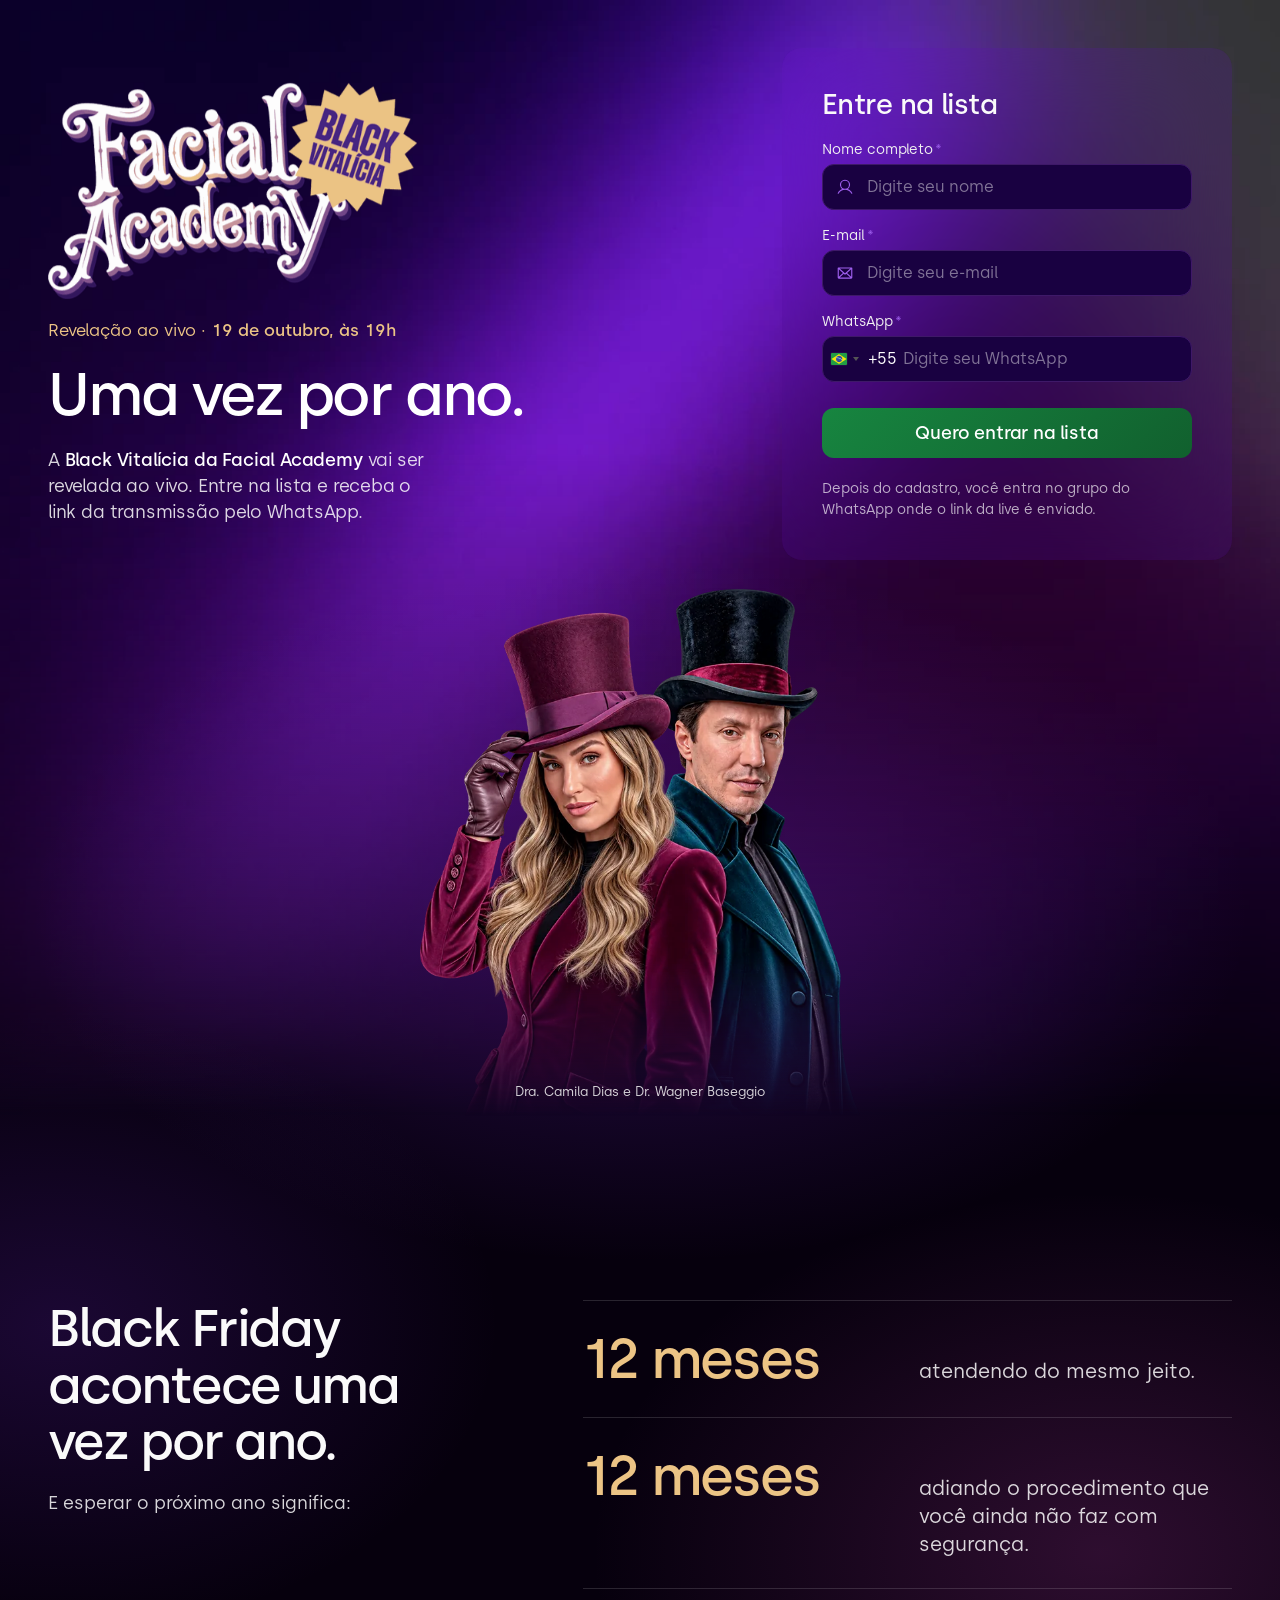
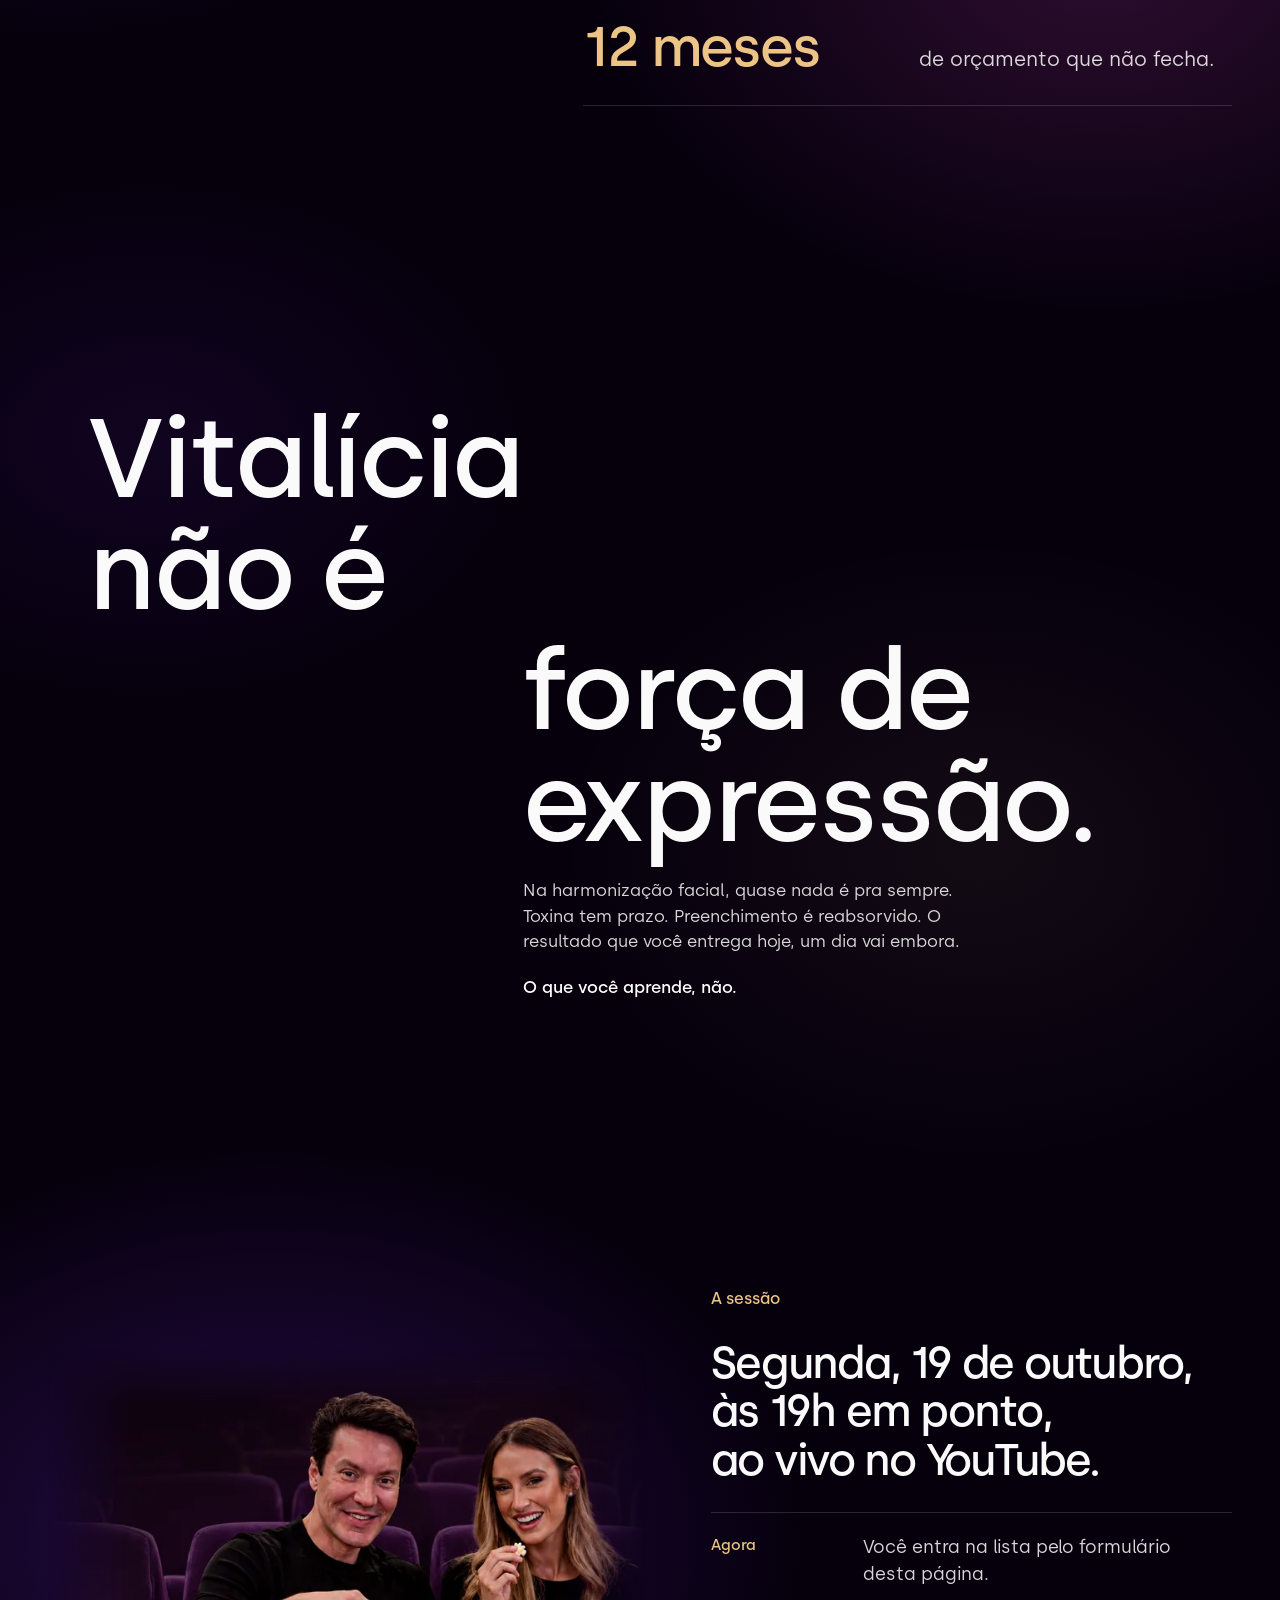
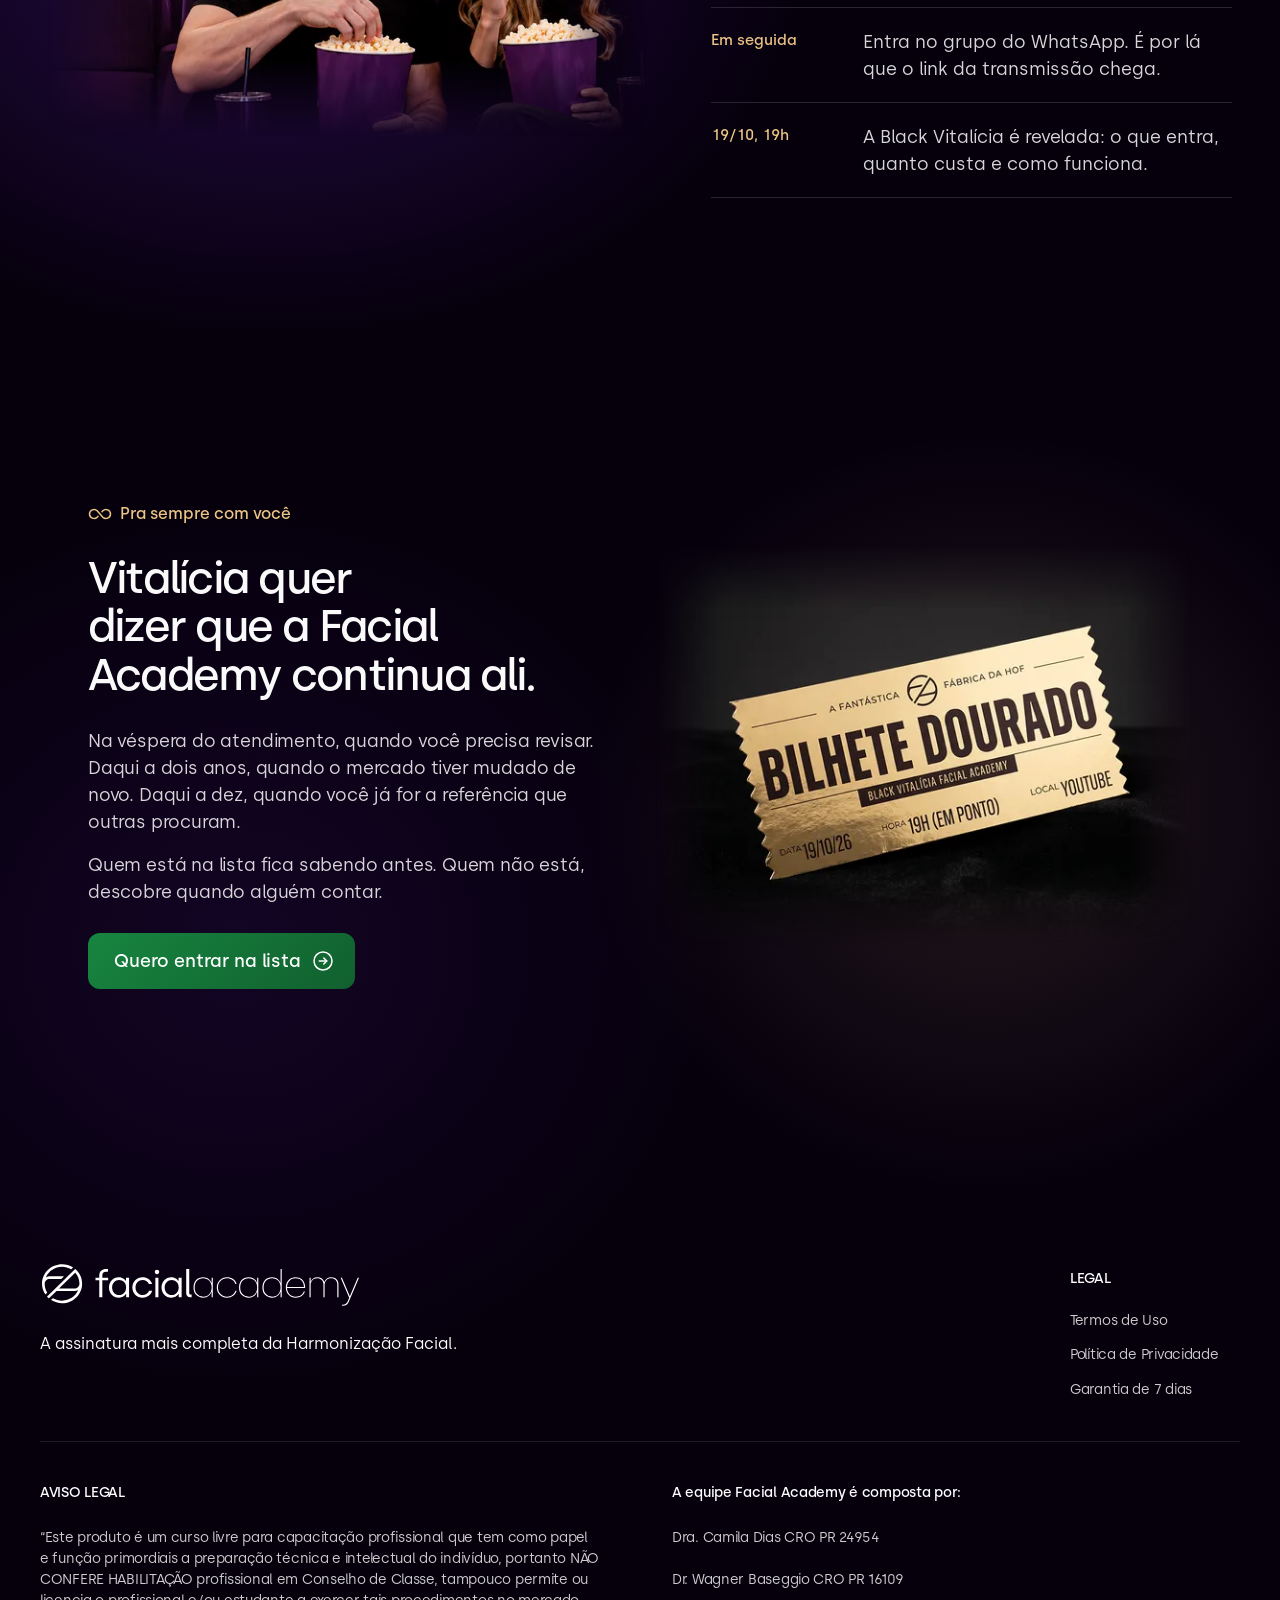
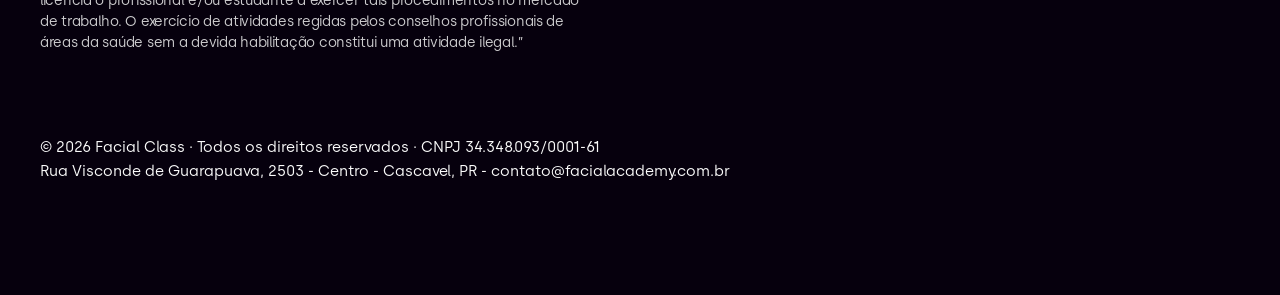
==== commit 39764d47: "feat(design): página reformulada com fundo contínuo e seção "A sessão" - Fundo único: as faixas com " ====
--- a/index.html
+++ b/index.html
@@ -6,7 +6,7 @@
 <title>Black Vitalícia | Facial Academy</title>
 <!-- Preço e condições só são revelados na live: nada disso entra aqui, que é o
      texto da prévia no Google e no WhatsApp. -->
-<meta name="description" content="A Black Vitalícia da Facial Academy vai ser revelada ao vivo em 19 de outubro, às 19h. Cadastre-se para saber todos os detalhes.">
+<meta name="description" content="A Black Vitalícia da Facial Academy vai ser revelada ao vivo no dia 19 de outubro, às 19h. Entre na lista e receba o link da transmissão pelo WhatsApp.">
 <!-- A logo é o elemento de LCP no celular. O preload vem antes do GTM para
      que o download comece sem disputar com os scripts de rastreamento.
      WebP de 256 cores sem perda em 3 larguras (16, 27 e 46 KB). -->
@@ -24,7 +24,7 @@
 
 <meta property="og:type" content="website">
 <meta property="og:title" content="Black Vitalícia | Facial Academy">
-<meta property="og:description" content="A Black Vitalícia da Facial Academy vai ser revelada ao vivo em 19 de outubro, às 19h. Cadastre-se para saber todos os detalhes.">
+<meta property="og:description" content="A Black Vitalícia da Facial Academy vai ser revelada ao vivo no dia 19 de outubro, às 19h. Entre na lista e receba o link da transmissão pelo WhatsApp.">
 
 <!-- O Lighthouse aponta essas duas origens do rastreamento como as que mais
      atrasam o LCP (548ms e 368ms); a conexão é aberta antes de precisar. -->
@@ -57,16 +57,15 @@
                fetchpriority="high" decoding="async">
         </div>
 
-
         <p class="hero__date anim" data-anim="up" data-delay="80">Revelação ao vivo · <strong>19 de outubro, às 19h</strong></p>
 
-        <h1 class="hero__title anim" data-anim="up" data-delay="160">Uma vez por ano!</h1>
-
-        <p class="hero__lead anim" data-anim="up" data-delay="240">A <strong>Black Vitalícia da Facial Academy</strong> vai ser revelada. Cadastre-se para saber todos os detalhes.</p>
-      </div>
-
-      <div class="hero__card anim" data-anim="up" data-delay="200">
-        <h2 class="card__title">Preencha com seus dados!</h2>
+        <h1 class="hero__title anim" data-anim="up" data-delay="160">Uma vez por ano.</h1>
+
+        <p class="hero__lead anim" data-anim="up" data-delay="240">A <strong>Black Vitalícia da Facial Academy</strong> vai ser revelada ao vivo. Entre na lista e receba o link da transmissão pelo WhatsApp.</p>
+      </div>
+
+      <div class="hero__card anim" id="cadastro" data-anim="up" data-delay="200">
+        <h2 class="card__title">Entre na lista</h2>
 
         <form class="fa-form" id="fa-form" novalidate>
           <div class="fa-field">
@@ -78,71 +77,55 @@
           </div>
 
           <div class="fa-field">
-            <label for="fa-email">Email<span>*</span></label>
+            <label for="fa-email">E-mail<span>*</span></label>
             <div class="fa-control">
               <span class="fa-icon"><svg viewBox="0 0 256 256" width="18" height="18" fill="var(--purple)"><path d="M224,48H32a8,8,0,0,0-8,8V192a16,16,0,0,0,16,16H216a16,16,0,0,0,16-16V56A8,8,0,0,0,224,48Zm-96,85.15L52.57,64H203.43ZM98.71,128,40,181.81V74.19Zm11.84,10.85,12,11.05a8,8,0,0,0,10.82,0l12-11.05,58,53.15H52.57ZM157.29,128,216,74.18V181.82Z"/></svg></span>
-              <input type="email" id="fa-email" name="email" class="fa-input" placeholder="Digite seu email" autocomplete="email">
+              <input type="email" id="fa-email" name="email" class="fa-input" placeholder="Digite seu e-mail" autocomplete="email">
             </div>
           </div>
 
           <div class="fa-field">
-            <label for="fa-phone">Seu WhatsApp<span>*</span></label>
+            <label for="fa-phone">WhatsApp<span>*</span></label>
             <div class="fa-control">
-              <input type="tel" id="fa-phone" name="phone" class="fa-input" placeholder="Digite seu telefone" autocomplete="tel">
-            </div>
-          </div>
-
-          <button type="submit" class="fa-submit">CADASTRAR AGORA</button>
+              <input type="tel" id="fa-phone" name="phone" class="fa-input" placeholder="Digite seu WhatsApp" autocomplete="tel">
+            </div>
+          </div>
+
+          <button type="submit" class="fa-submit">Quero entrar na lista</button>
           <p class="fa-message" role="status" aria-live="polite"></p>
         </form>
-      </div>
-
-      <!-- Os professores no tema da Fantástica Fábrica da HOF. No desktop ficam
-           entre o texto e o formulário, passando atrás do vidro do card; no
-           celular vêm logo abaixo do formulário, com as cartolas no fim da dobra. -->
-      <img class="hero__people"
-           src="assets/img/professores-798.webp"
-           srcset="assets/img/professores-480.webp 399w, assets/img/professores-798.webp 664w"
-           sizes="(max-width:809px) 92vw, 520px"
-           alt="Dra. Camila Dias e Dr. Wagner Baseggio de cartola, no tema da Fantástica Fábrica da HOF"
-           width="664" height="798" decoding="async">
-    </div>
-  </section>
-
-  <!-- ============ SEÇÃO 2 — BLACK FRIDAY ============ -->
-  <div class="band band--reasons">
-    <div class="band__bg"><img src="assets/img/section2-bg.webp" alt="" aria-hidden="true"></div>
-
-    <section class="reasons">
-      <div class="reasons__head">
-        <h2 class="reasons__title anim-words">Black Friday acontece<br>uma vez por ano.</h2>
-        <p class="reasons__sub anim" data-anim="up">E esperar o próximo ano significa:</p>
-      </div>
-
-      <div class="reasons__row">
-        <div class="reason anim" data-anim="up" data-delay="0">
-          <div class="reason__inner">
-            <h3>12 meses</h3>
-            <p>atendendo do mesmo jeito.</p>
-          </div>
-        </div>
-        <div class="reason anim" data-anim="up" data-delay="120">
-          <div class="reason__inner">
-            <h3>12 meses</h3>
-            <p>adiando o procedimento que você ainda não faz com segurança.</p>
-          </div>
-        </div>
-        <div class="reason anim" data-anim="up" data-delay="240">
-          <div class="reason__inner">
-            <h3>12 meses</h3>
-            <p>de orçamento que não fecha.</p>
-          </div>
-        </div>
-      </div>
-    </section>
-  </div>
-
-  <!-- ============ SEÇÃO 3 — VITALÍCIA ============ -->
+
+        <p class="card__next">Depois do cadastro, você entra no grupo do WhatsApp onde o link da live é enviado.</p>
+      </div>
+
+      <!-- Professores no tema da Fantástica Fábrica da HOF (recorte com fundo
+           transparente). A posição muda por largura de tela, no CSS. -->
+      <figure class="hero__people anim" data-anim="up" data-delay="240">
+        <img src="assets/img/professores-798.webp"
+             srcset="assets/img/professores-480.webp 399w, assets/img/professores-798.webp 664w"
+             sizes="(max-width:809px) 92vw, (max-width:1359px) 440px, 540px"
+             alt="Dra. Camila Dias e Dr. Wagner Baseggio de cartola, no tema da Fantástica Fábrica da HOF"
+             width="664" height="798" decoding="async">
+        <figcaption>Dra. Camila Dias e Dr. Wagner Baseggio</figcaption>
+      </figure>
+    </div>
+  </section>
+
+  <!-- ============ UMA VEZ POR ANO ============ -->
+  <section class="reasons" id="uma-vez-por-ano">
+    <div class="reasons__head">
+      <h2 class="reasons__title anim-words">Black Friday acontece uma vez por ano.</h2>
+      <p class="reasons__sub anim" data-anim="up">E esperar o próximo ano significa:</p>
+    </div>
+
+    <ul class="reasons__list" role="list">
+      <li class="reason anim" data-anim="up"><strong class="reason__num">12 meses</strong><p>atendendo do mesmo jeito.</p></li>
+      <li class="reason anim" data-anim="up"><strong class="reason__num">12 meses</strong><p>adiando o procedimento que você ainda não faz com segurança.</p></li>
+      <li class="reason anim" data-anim="up"><strong class="reason__num">12 meses</strong><p>de orçamento que não fecha.</p></li>
+    </ul>
+  </section>
+
+  <!-- ============ VITALÍCIA NÃO É FORÇA DE EXPRESSÃO ============ -->
   <section id="metodo" class="vital">
     <div class="vital__inner">
       <div class="vital__stack">
@@ -162,40 +145,57 @@
     </div>
   </section>
 
-  <!-- ============ SEÇÃO 4 — CTA ============ -->
-  <!-- Sem a imagem de mancha roxa: o fundo é o preto da página e a luz vem do
-       bilhete dourado, que é o símbolo da Fantástica Fábrica. -->
-  <div class="band band--cta">
-    <section class="cta">
-      <div class="cta__text">
-        <div class="pill anim" data-anim="up">
-          <svg class="ico ico--infinity" width="24" height="24" style="--ico-op:0;--ico-color:var(--gold);--ico-sw:1.5" display="block" role="presentation" viewBox="0 0 24 24" xmlns="http://www.w3.org/2000/svg"><path d="M 7.682 7.682 C 6.395 8.969 4.46 9.354 2.778 8.658 C 1.096 7.961 0 6.32 0 4.5 C 0 2.68 1.096 1.039 2.778 0.343 C 4.46 -0.354 6.395 0.031 7.682 1.318 L 13.318 7.682 C 14.605 8.969 16.541 9.354 18.222 8.658 C 19.904 7.961 21 6.32 21 4.5 C 21 2.68 19.904 1.039 18.222 0.343 C 16.541 -0.354 14.605 0.031 13.318 1.318 Z" fill-opacity="var(--ico-op, 0)" fill="var(--ico-color, rgb(0, 0, 0))" height="9.000263135988675px" id="EWhdcxZRG" transform="translate(1.5 7.5)" width="21.00042205436025px"/><path d="M 8.497 6.762 L 7.682 7.682 C 6.395 8.969 4.46 9.354 2.778 8.658 C 1.096 7.961 0 6.32 0 4.5 C 0 2.68 1.096 1.039 2.778 0.343 C 4.46 -0.354 6.395 0.031 7.682 1.318 L 13.318 7.682 C 14.605 8.969 16.541 9.354 18.222 8.658 C 19.904 7.961 21 6.32 21 4.5 C 21 2.68 19.904 1.039 18.222 0.343 C 16.541 -0.354 14.605 0.031 13.318 1.318 L 12.504 2.238" fill="transparent" height="9.000263135988675px" id="XM7weionG" stroke-dasharray="" stroke-linecap="round" stroke-linejoin="round" stroke-width="var(--ico-sw, 1.5)" stroke="var(--ico-color, rgb(0, 0, 0))" transform="translate(1.5 7.5)" width="21.00042205436025px"/></svg>
-          <p class="pill__label">Pra sempre com você</p>
-        </div>
-
-        <h2 class="cta__title anim-words">Vitalícia quer dizer que a Facial Academy continua ali.</h2>
-
-        <div class="cta__copy">
-          <p class="anim-words">Na véspera do atendimento, quando você precisa revisar. Daqui a dois anos, quando o mercado tiver mudado de novo. Daqui a dez, quando você já for a referência que outras procuram.</p>
-          <p class="anim-words">O que entra, quanto custa e como funciona: <strong>tudo é revelado no dia 19 de outubro, às 19h, ao vivo.</strong></p>
-          <p class="anim-words">Quem está na lista fica sabendo antes. Quem não está, descobre quando alguém contar.</p>
-        </div>
-
-        <a class="btn anim" data-anim="up" href="#hero-section">
-          <div class="btn__label"><p>Quero Saber Primeiro</p></div>
-          <div class="btn__icon"><svg class="ico ico--arrow" width="24" height="24" style="--ico-op:0;--ico-color:currentColor;--ico-sw:1.5" display="block" role="presentation" viewBox="0 0 24 24" xmlns="http://www.w3.org/2000/svg"><path d="M 0 9 C 0 4.029 4.029 0 9 0 C 13.971 0 18 4.029 18 9 C 18 13.971 13.971 18 9 18 C 4.029 18 0 13.971 0 9 Z" fill-opacity="var(--ico-op, 0)" fill="var(--ico-color, rgb(0, 0, 0))" height="18px" id="uu_1WsBKD" transform="translate(3 3)" width="18px"/><path d="M 0 9 C 0 4.029 4.029 0 9 0 C 13.971 0 18 4.029 18 9 C 18 13.971 13.971 18 9 18 C 4.029 18 0 13.971 0 9 Z" fill="transparent" height="18px" id="RTBQYONr5" stroke-dasharray="" stroke-linecap="round" stroke-linejoin="round" stroke-width="var(--ico-sw, 1.5)" stroke="var(--ico-color, rgb(0, 0, 0))" transform="translate(3 3)" width="18px"/><path d="M 0 0 L 7.5 0" fill="transparent" height="1px" id="NNVWdHWHP" stroke-dasharray="" stroke-linecap="round" stroke-linejoin="round" stroke-width="var(--ico-sw, 1.5)" stroke="var(--ico-color, rgb(0, 0, 0))" transform="translate(8.25 12)" width="7.5px"/><path d="M 0 0 L 3 3 L 0 6" fill="transparent" height="6px" id="mMIXDa1F_" stroke-dasharray="" stroke-linecap="round" stroke-linejoin="round" stroke-width="var(--ico-sw, 1.5)" stroke="var(--ico-color, rgb(0, 0, 0))" transform="translate(12.75 9)" width="3px"/></svg></div>
-        </a>
-      </div>
-
-      <figure class="cta__ticket anim" data-anim="up">
-        <img src="assets/img/bilhete-dourado-1000.webp"
-             srcset="assets/img/bilhete-dourado-560.webp 560w, assets/img/bilhete-dourado-1000.webp 1000w"
-             sizes="(max-width:809px) 100vw, 560px"
-             alt="Bilhete dourado da Fantástica Fábrica da HOF: Black Vitalícia Facial Academy, 19/10/26, 19h em ponto, no YouTube"
-             width="1000" height="747" loading="lazy" decoding="async">
-      </figure>
-    </section>
-  </div>
+  <!-- ============ A SESSÃO ============ -->
+  <section class="session" id="como-funciona">
+    <figure class="session__photo anim" data-anim="up">
+      <img src="assets/img/cinema-1200.webp"
+           srcset="assets/img/cinema-720.webp 720w, assets/img/cinema-1200.webp 1200w"
+           sizes="(max-width:809px) 100vw, (max-width:1199px) 760px, 640px"
+           alt="Dra. Camila Dias e Dr. Wagner Baseggio com pipoca numa sala de cinema"
+           width="1200" height="774" loading="lazy" decoding="async">
+    </figure>
+
+    <div class="session__text">
+      <p class="eyebrow anim" data-anim="up">A sessão</p>
+      <h2 class="session__title anim-words">Segunda, 19 de outubro, às 19h em ponto, ao vivo no YouTube.</h2>
+
+      <ol class="steps" role="list">
+        <li class="step anim" data-anim="up"><span class="step__when">Agora</span><p>Você entra na lista pelo formulário desta página.</p></li>
+        <li class="step anim" data-anim="up"><span class="step__when">Em seguida</span><p>Entra no grupo do WhatsApp. É por lá que o link da transmissão chega.</p></li>
+        <li class="step anim" data-anim="up"><span class="step__when">19/10, 19h</span><p>A Black Vitalícia é revelada: o que entra, quanto custa e como funciona.</p></li>
+      </ol>
+    </div>
+  </section>
+
+  <!-- ============ PRA SEMPRE COM VOCÊ ============ -->
+  <section class="closing" id="pra-sempre">
+    <div class="closing__text">
+      <p class="eyebrow anim" data-anim="up">
+        <svg class="ico ico--infinity" width="24" height="24" style="--ico-op:0;--ico-color:var(--gold);--ico-sw:1.5" display="block" role="presentation" viewBox="0 0 24 24" xmlns="http://www.w3.org/2000/svg"><path d="M 7.682 7.682 C 6.395 8.969 4.46 9.354 2.778 8.658 C 1.096 7.961 0 6.32 0 4.5 C 0 2.68 1.096 1.039 2.778 0.343 C 4.46 -0.354 6.395 0.031 7.682 1.318 L 13.318 7.682 C 14.605 8.969 16.541 9.354 18.222 8.658 C 19.904 7.961 21 6.32 21 4.5 C 21 2.68 19.904 1.039 18.222 0.343 C 16.541 -0.354 14.605 0.031 13.318 1.318 Z" fill-opacity="var(--ico-op, 0)" fill="var(--ico-color, rgb(0, 0, 0))" height="9.000263135988675px" id="EWhdcxZRG" transform="translate(1.5 7.5)" width="21.00042205436025px"/><path d="M 8.497 6.762 L 7.682 7.682 C 6.395 8.969 4.46 9.354 2.778 8.658 C 1.096 7.961 0 6.32 0 4.5 C 0 2.68 1.096 1.039 2.778 0.343 C 4.46 -0.354 6.395 0.031 7.682 1.318 L 13.318 7.682 C 14.605 8.969 16.541 9.354 18.222 8.658 C 19.904 7.961 21 6.32 21 4.5 C 21 2.68 19.904 1.039 18.222 0.343 C 16.541 -0.354 14.605 0.031 13.318 1.318 L 12.504 2.238" fill="transparent" height="9.000263135988675px" id="XM7weionG" stroke-dasharray="" stroke-linecap="round" stroke-linejoin="round" stroke-width="var(--ico-sw, 1.5)" stroke="var(--ico-color, rgb(0, 0, 0))" transform="translate(1.5 7.5)" width="21.00042205436025px"/></svg>
+        Pra sempre com você
+      </p>
+
+      <h2 class="closing__title anim-words">Vitalícia quer dizer que a Facial Academy continua ali.</h2>
+
+      <div class="closing__copy">
+        <p class="anim-words">Na véspera do atendimento, quando você precisa revisar. Daqui a dois anos, quando o mercado tiver mudado de novo. Daqui a dez, quando você já for a referência que outras procuram.</p>
+        <p class="anim-words">Quem está na lista fica sabendo antes. Quem não está, descobre quando alguém contar.</p>
+      </div>
+
+      <a class="btn anim" data-anim="up" href="#cadastro">
+        <span class="btn__label">Quero entrar na lista</span>
+        <span class="btn__icon"><svg class="ico ico--arrow" width="24" height="24" style="--ico-op:0;--ico-color:currentColor;--ico-sw:1.5" display="block" role="presentation" viewBox="0 0 24 24" xmlns="http://www.w3.org/2000/svg"><path d="M 0 9 C 0 4.029 4.029 0 9 0 C 13.971 0 18 4.029 18 9 C 18 13.971 13.971 18 9 18 C 4.029 18 0 13.971 0 9 Z" fill-opacity="var(--ico-op, 0)" fill="var(--ico-color, rgb(0, 0, 0))" height="18px" id="uu_1WsBKD" transform="translate(3 3)" width="18px"/><path d="M 0 9 C 0 4.029 4.029 0 9 0 C 13.971 0 18 4.029 18 9 C 18 13.971 13.971 18 9 18 C 4.029 18 0 13.971 0 9 Z" fill="transparent" height="18px" id="RTBQYONr5" stroke-dasharray="" stroke-linecap="round" stroke-linejoin="round" stroke-width="var(--ico-sw, 1.5)" stroke="var(--ico-color, rgb(0, 0, 0))" transform="translate(3 3)" width="18px"/><path d="M 0 0 L 7.5 0" fill="transparent" height="1px" id="NNVWdHWHP" stroke-dasharray="" stroke-linecap="round" stroke-linejoin="round" stroke-width="var(--ico-sw, 1.5)" stroke="var(--ico-color, rgb(0, 0, 0))" transform="translate(8.25 12)" width="7.5px"/><path d="M 0 0 L 3 3 L 0 6" fill="transparent" height="6px" id="mMIXDa1F_" stroke-dasharray="" stroke-linecap="round" stroke-linejoin="round" stroke-width="var(--ico-sw, 1.5)" stroke="var(--ico-color, rgb(0, 0, 0))" transform="translate(12.75 9)" width="3px"/></svg></span>
+      </a>
+    </div>
+
+    <figure class="closing__ticket">
+      <img src="assets/img/bilhete-dourado-1000.webp"
+           srcset="assets/img/bilhete-dourado-560.webp 560w, assets/img/bilhete-dourado-1000.webp 1000w"
+           sizes="(max-width:809px) 100vw, 560px"
+           alt="Bilhete dourado da Fantástica Fábrica da HOF: Black Vitalícia Facial Academy, 19/10/26, 19h em ponto, no YouTube"
+           width="1000" height="747" loading="lazy" decoding="async">
+    </figure>
+  </section>
 
 </main>
 
--- a/assets/css/style.v12.css
+++ b/assets/css/style.v12.css
@@ -28,22 +28,29 @@
 :root{--iti-hover-color:rgba(0, 0, 0, 0.05);--iti-border-color:#ccc;--iti-dialcode-color:#999;--iti-dropdown-bg:white;--iti-search-icon-color:#999;--iti-spacer-horizontal:8px;--iti-flag-height:12px;--iti-flag-width:16px;--iti-border-width:1px;--iti-arrow-height:4px;--iti-arrow-width:6px;--iti-triangle-border:calc(var(--iti-arrow-width) / 2);--iti-arrow-padding:6px;--iti-arrow-color:#555;--iti-path-flags-1x:url("../img/flags.webp");--iti-path-flags-2x:url("../img/flags@2x.webp");--iti-path-globe-1x:url("../img/globe.webp");--iti-path-globe-2x:url("../img/globe@2x.webp");--iti-flag-sprite-width:3904px;--iti-flag-sprite-height:12px;--iti-mobile-popup-margin:30px}.iti{position:relative;display:inline-block}.iti *{box-sizing:border-box}.iti__a11y-text{width:1px;height:1px;clip:rect(1px,1px,1px,1px);overflow:hidden;position:absolute}.iti input.iti__tel-input,.iti input.iti__tel-input[type=tel],.iti input.iti__tel-input[type=text]{position:relative;z-index:0;margin:0!important}.iti__country-container{position:absolute;top:0;bottom:0;left:0;padding:var(--iti-border-width)}.iti__selected-country{z-index:1;position:relative;display:flex;align-items:center;height:100%;background:0 0;border:0;margin:0;padding:0;font-family:inherit;font-size:inherit;color:inherit;border-radius:0;font-weight:inherit;line-height:inherit;text-decoration:none}.iti__selected-country-primary{display:flex;align-items:center;height:100%;padding:0 var(--iti-arrow-padding) 0 var(--iti-spacer-horizontal)}.iti__arrow{margin-left:var(--iti-arrow-padding);width:0;height:0;border-left:var(--iti-triangle-border) solid transparent;border-right:var(--iti-triangle-border) solid transparent;border-top:var(--iti-arrow-height) solid var(--iti-arrow-color)}.iti__arrow--up{border-top:none;border-bottom:var(--iti-arrow-height) solid var(--iti-arrow-color)}.iti__dropdown-content{border-radius:3px;background-color:var(--iti-dropdown-bg)}.iti--inline-dropdown .iti__dropdown-content{position:absolute;z-index:2;margin-top:3px;margin-left:calc(var(--iti-border-width) * -1);border:var(--iti-border-width) solid var(--iti-border-color);box-shadow:1px 1px 4px rgba(0,0,0,.2)}.iti__search-input{width:100%;border-width:0;border-radius:3px;padding-left:30px;padding-right:28px}[dir=rtl] .iti__search-input{padding-left:inherit;padding-right:30px;background-position:right 8px center}.iti__search-input+.iti__country-list{border-top:1px solid var(--iti-border-color)}.iti__search-input::-webkit-search-cancel-button{appearance:none}.iti__search-input-wrapper{position:relative;display:flex;align-items:center}.iti__search-icon{position:absolute;left:8px;display:flex;pointer-events:none}[dir=rtl] .iti__search-icon{left:auto;right:8px}.iti__search-icon-svg{stroke:var(--iti-search-icon-color);fill:none;stroke-width:3}.iti__search-clear{position:absolute;right:4px;background:0 0;border:0;border-radius:3px;cursor:pointer;padding:4px;display:flex;align-items:center;justify-content:center;transition:background-color .15s ease;width:24px;height:24px}.iti__search-clear .iti__search-clear-x{stroke-width:2}.iti__search-clear .iti__search-clear-bg{fill:var(--iti-search-icon-color)}[dir=rtl] .iti__search-clear{right:auto;left:4px}.iti__search-clear:focus-visible,.iti__search-clear:hover{background:var(--iti-hover-color);outline:0}.iti__no-results{text-align:center;padding:30px 0}.iti__country-list{list-style:none;padding:0;margin:0;cursor:pointer;overflow-y:scroll;-webkit-overflow-scrolling:touch}.iti--inline-dropdown .iti__country-list{max-height:185px}.iti--flexible-dropdown-width .iti__country-list{white-space:nowrap}@media (max-width:500px){.iti--flexible-dropdown-width .iti__country-list{white-space:normal}}.iti__country{display:flex;align-items:center;padding:8px var(--iti-spacer-horizontal);outline:0}.iti__dial-code{color:var(--iti-dialcode-color)}.iti__country.iti__highlight{background-color:var(--iti-hover-color)}.iti__country-list .iti__flag,.iti__country-name{margin-right:var(--iti-spacer-horizontal)}[dir=rtl] .iti__country-list .iti__flag,[dir=rtl] .iti__country-name{margin-right:0;margin-left:var(--iti-spacer-horizontal)}.iti--allow-dropdown .iti__country-container:not(:has(+ input[disabled])):not(:has(+ input[readonly])) button.iti__selected-country{cursor:pointer}.iti--allow-dropdown .iti__country-container:not(:has(+ input[disabled])):not(:has(+ input[readonly])) .iti__selected-country-primary:hover,.iti--allow-dropdown .iti__country-container:not(:has(+ input[disabled])):not(:has(+ input[readonly])) .iti__selected-country:has(+ .iti__dropdown-content:hover) .iti__selected-country-primary{background-color:var(--iti-hover-color)}.iti .iti__selected-dial-code{margin-left:4px}.iti--container{position:fixed;top:-1000px;left:-1000px;z-index:1060;padding:var(--iti-border-width)}.iti--container:hover{cursor:pointer}.iti__hide{display:none}.iti__v-hide{visibility:hidden}.iti--fullscreen-popup.iti--container{background-color:rgba(0,0,0,.5);top:0;bottom:0;left:0;right:0;position:fixed;padding:var(--iti-mobile-popup-margin);display:flex;flex-direction:column;justify-content:flex-start}.iti--fullscreen-popup .iti__dropdown-content{display:flex;flex-direction:column;max-height:100%;position:relative}.iti--fullscreen-popup .iti__country{padding:10px 10px;line-height:1.5em}.iti__flag{--iti-flag-offset:100px;height:var(--iti-flag-height);width:var(--iti-flag-width);border-radius:1px;box-shadow:0 0 1px 0 #888;background-image:var(--iti-path-flags-1x);background-repeat:no-repeat;background-position:var(--iti-flag-offset) 0;background-size:var(--iti-flag-sprite-width) var(--iti-flag-sprite-height)}.iti__ac{--iti-flag-offset:0px}.iti__ad{--iti-flag-offset:-16px}.iti__ae{--iti-flag-offset:-32px}.iti__af{--iti-flag-offset:-48px}.iti__ag{--iti-flag-offset:-64px}.iti__ai{--iti-flag-offset:-80px}.iti__al{--iti-flag-offset:-96px}.iti__am{--iti-flag-offset:-112px}.iti__ao{--iti-flag-offset:-128px}.iti__ar{--iti-flag-offset:-144px}.iti__as{--iti-flag-offset:-160px}.iti__at{--iti-flag-offset:-176px}.iti__au{--iti-flag-offset:-192px}.iti__aw{--iti-flag-offset:-208px}.iti__ax{--iti-flag-offset:-224px}.iti__az{--iti-flag-offset:-240px}.iti__ba{--iti-flag-offset:-256px}.iti__bb{--iti-flag-offset:-272px}.iti__bd{--iti-flag-offset:-288px}.iti__be{--iti-flag-offset:-304px}.iti__bf{--iti-flag-offset:-320px}.iti__bg{--iti-flag-offset:-336px}.iti__bh{--iti-flag-offset:-352px}.iti__bi{--iti-flag-offset:-368px}.iti__bj{--iti-flag-offset:-384px}.iti__bl{--iti-flag-offset:-400px}.iti__bm{--iti-flag-offset:-416px}.iti__bn{--iti-flag-offset:-432px}.iti__bo{--iti-flag-offset:-448px}.iti__bq{--iti-flag-offset:-464px}.iti__br{--iti-flag-offset:-480px}.iti__bs{--iti-flag-offset:-496px}.iti__bt{--iti-flag-offset:-512px}.iti__bw{--iti-flag-offset:-528px}.iti__by{--iti-flag-offset:-544px}.iti__bz{--iti-flag-offset:-560px}.iti__ca{--iti-flag-offset:-576px}.iti__cc{--iti-flag-offset:-592px}.iti__cd{--iti-flag-offset:-608px}.iti__cf{--iti-flag-offset:-624px}.iti__cg{--iti-flag-offset:-640px}.iti__ch{--iti-flag-offset:-656px}.iti__ci{--iti-flag-offset:-672px}.iti__ck{--iti-flag-offset:-688px}.iti__cl{--iti-flag-offset:-704px}.iti__cm{--iti-flag-offset:-720px}.iti__cn{--iti-flag-offset:-736px}.iti__co{--iti-flag-offset:-752px}.iti__cr{--iti-flag-offset:-768px}.iti__cu{--iti-flag-offset:-784px}.iti__cv{--iti-flag-offset:-800px}.iti__cw{--iti-flag-offset:-816px}.iti__cx{--iti-flag-offset:-832px}.iti__cy{--iti-flag-offset:-848px}.iti__cz{--iti-flag-offset:-864px}.iti__de{--iti-flag-offset:-880px}.iti__dj{--iti-flag-offset:-896px}.iti__dk{--iti-flag-offset:-912px}.iti__dm{--iti-flag-offset:-928px}.iti__do{--iti-flag-offset:-944px}.iti__dz{--iti-flag-offset:-960px}.iti__ec{--iti-flag-offset:-976px}.iti__ee{--iti-flag-offset:-992px}.iti__eg{--iti-flag-offset:-1008px}.iti__eh{--iti-flag-offset:-1024px}.iti__er{--iti-flag-offset:-1040px}.iti__es{--iti-flag-offset:-1056px}.iti__et{--iti-flag-offset:-1072px}.iti__fi{--iti-flag-offset:-1088px}.iti__fj{--iti-flag-offset:-1104px}.iti__fk{--iti-flag-offset:-1120px}.iti__fm{--iti-flag-offset:-1136px}.iti__fo{--iti-flag-offset:-1152px}.iti__fr{--iti-flag-offset:-1168px}.iti__ga{--iti-flag-offset:-1184px}.iti__gb{--iti-flag-offset:-1200px}.iti__gd{--iti-flag-offset:-1216px}.iti__ge{--iti-flag-offset:-1232px}.iti__gf{--iti-flag-offset:-1248px}.iti__gg{--iti-flag-offset:-1264px}.iti__gh{--iti-flag-offset:-1280px}.iti__gi{--iti-flag-offset:-1296px}.iti__gl{--iti-flag-offset:-1312px}.iti__gm{--iti-flag-offset:-1328px}.iti__gn{--iti-flag-offset:-1344px}.iti__gp{--iti-flag-offset:-1360px}.iti__gq{--iti-flag-offset:-1376px}.iti__gr{--iti-flag-offset:-1392px}.iti__gt{--iti-flag-offset:-1408px}.iti__gu{--iti-flag-offset:-1424px}.iti__gw{--iti-flag-offset:-1440px}.iti__gy{--iti-flag-offset:-1456px}.iti__hk{--iti-flag-offset:-1472px}.iti__hn{--iti-flag-offset:-1488px}.iti__hr{--iti-flag-offset:-1504px}.iti__ht{--iti-flag-offset:-1520px}.iti__hu{--iti-flag-offset:-1536px}.iti__id{--iti-flag-offset:-1552px}.iti__ie{--iti-flag-offset:-1568px}.iti__il{--iti-flag-offset:-1584px}.iti__im{--iti-flag-offset:-1600px}.iti__in{--iti-flag-offset:-1616px}.iti__io{--iti-flag-offset:-1632px}.iti__iq{--iti-flag-offset:-1648px}.iti__ir{--iti-flag-offset:-1664px}.iti__is{--iti-flag-offset:-1680px}.iti__it{--iti-flag-offset:-1696px}.iti__je{--iti-flag-offset:-1712px}.iti__jm{--iti-flag-offset:-1728px}.iti__jo{--iti-flag-offset:-1744px}.iti__jp{--iti-flag-offset:-1760px}.iti__ke{--iti-flag-offset:-1776px}.iti__kg{--iti-flag-offset:-1792px}.iti__kh{--iti-flag-offset:-1808px}.iti__ki{--iti-flag-offset:-1824px}.iti__km{--iti-flag-offset:-1840px}.iti__kn{--iti-flag-offset:-1856px}.iti__kp{--iti-flag-offset:-1872px}.iti__kr{--iti-flag-offset:-1888px}.iti__kw{--iti-flag-offset:-1904px}.iti__ky{--iti-flag-offset:-1920px}.iti__kz{--iti-flag-offset:-1936px}.iti__la{--iti-flag-offset:-1952px}.iti__lb{--iti-flag-offset:-1968px}.iti__lc{--iti-flag-offset:-1984px}.iti__li{--iti-flag-offset:-2000px}.iti__lk{--iti-flag-offset:-2016px}.iti__lr{--iti-flag-offset:-2032px}.iti__ls{--iti-flag-offset:-2048px}.iti__lt{--iti-flag-offset:-2064px}.iti__lu{--iti-flag-offset:-2080px}.iti__lv{--iti-flag-offset:-2096px}.iti__ly{--iti-flag-offset:-2112px}.iti__ma{--iti-flag-offset:-2128px}.iti__mc{--iti-flag-offset:-2144px}.iti__md{--iti-flag-offset:-2160px}.iti__me{--iti-flag-offset:-2176px}.iti__mf{--iti-flag-offset:-2192px}.iti__mg{--iti-flag-offset:-2208px}.iti__mh{--iti-flag-offset:-2224px}.iti__mk{--iti-flag-offset:-2240px}.iti__ml{--iti-flag-offset:-2256px}.iti__mm{--iti-flag-offset:-2272px}.iti__mn{--iti-flag-offset:-2288px}.iti__mo{--iti-flag-offset:-2304px}.iti__mp{--iti-flag-offset:-2320px}.iti__mq{--iti-flag-offset:-2336px}.iti__mr{--iti-flag-offset:-2352px}.iti__ms{--iti-flag-offset:-2368px}.iti__mt{--iti-flag-offset:-2384px}.iti__mu{--iti-flag-offset:-2400px}.iti__mv{--iti-flag-offset:-2416px}.iti__mw{--iti-flag-offset:-2432px}.iti__mx{--iti-flag-offset:-2448px}.iti__my{--iti-flag-offset:-2464px}.iti__mz{--iti-flag-offset:-2480px}.iti__na{--iti-flag-offset:-2496px}.iti__nc{--iti-flag-offset:-2512px}.iti__ne{--iti-flag-offset:-2528px}.iti__nf{--iti-flag-offset:-2544px}.iti__ng{--iti-flag-offset:-2560px}.iti__ni{--iti-flag-offset:-2576px}.iti__nl{--iti-flag-offset:-2592px}.iti__no{--iti-flag-offset:-2608px}.iti__np{--iti-flag-offset:-2624px}.iti__nr{--iti-flag-offset:-2640px}.iti__nu{--iti-flag-offset:-2656px}.iti__nz{--iti-flag-offset:-2672px}.iti__om{--iti-flag-offset:-2688px}.iti__pa{--iti-flag-offset:-2704px}.iti__pe{--iti-flag-offset:-2720px}.iti__pf{--iti-flag-offset:-2736px}.iti__pg{--iti-flag-offset:-2752px}.iti__ph{--iti-flag-offset:-2768px}.iti__pk{--iti-flag-offset:-2784px}.iti__pl{--iti-flag-offset:-2800px}.iti__pm{--iti-flag-offset:-2816px}.iti__pr{--iti-flag-offset:-2832px}.iti__ps{--iti-flag-offset:-2848px}.iti__pt{--iti-flag-offset:-2864px}.iti__pw{--iti-flag-offset:-2880px}.iti__py{--iti-flag-offset:-2896px}.iti__qa{--iti-flag-offset:-2912px}.iti__re{--iti-flag-offset:-2928px}.iti__ro{--iti-flag-offset:-2944px}.iti__rs{--iti-flag-offset:-2960px}.iti__ru{--iti-flag-offset:-2976px}.iti__rw{--iti-flag-offset:-2992px}.iti__sa{--iti-flag-offset:-3008px}.iti__sb{--iti-flag-offset:-3024px}.iti__sc{--iti-flag-offset:-3040px}.iti__sd{--iti-flag-offset:-3056px}.iti__se{--iti-flag-offset:-3072px}.iti__sg{--iti-flag-offset:-3088px}.iti__sh{--iti-flag-offset:-3104px}.iti__si{--iti-flag-offset:-3120px}.iti__sj{--iti-flag-offset:-3136px}.iti__sk{--iti-flag-offset:-3152px}.iti__sl{--iti-flag-offset:-3168px}.iti__sm{--iti-flag-offset:-3184px}.iti__sn{--iti-flag-offset:-3200px}.iti__so{--iti-flag-offset:-3216px}.iti__sr{--iti-flag-offset:-3232px}.iti__ss{--iti-flag-offset:-3248px}.iti__st{--iti-flag-offset:-3264px}.iti__sv{--iti-flag-offset:-3280px}.iti__sx{--iti-flag-offset:-3296px}.iti__sy{--iti-flag-offset:-3312px}.iti__sz{--iti-flag-offset:-3328px}.iti__tc{--iti-flag-offset:-3344px}.iti__td{--iti-flag-offset:-3360px}.iti__tg{--iti-flag-offset:-3376px}.iti__th{--iti-flag-offset:-3392px}.iti__tj{--iti-flag-offset:-3408px}.iti__tk{--iti-flag-offset:-3424px}.iti__tl{--iti-flag-offset:-3440px}.iti__tm{--iti-flag-offset:-3456px}.iti__tn{--iti-flag-offset:-3472px}.iti__to{--iti-flag-offset:-3488px}.iti__tr{--iti-flag-offset:-3504px}.iti__tt{--iti-flag-offset:-3520px}.iti__tv{--iti-flag-offset:-3536px}.iti__tw{--iti-flag-offset:-3552px}.iti__tz{--iti-flag-offset:-3568px}.iti__ua{--iti-flag-offset:-3584px}.iti__ug{--iti-flag-offset:-3600px}.iti__us{--iti-flag-offset:-3616px}.iti__uy{--iti-flag-offset:-3632px}.iti__uz{--iti-flag-offset:-3648px}.iti__va{--iti-flag-offset:-3664px}.iti__vc{--iti-flag-offset:-3680px}.iti__ve{--iti-flag-offset:-3696px}.iti__vg{--iti-flag-offset:-3712px}.iti__vi{--iti-flag-offset:-3728px}.iti__vn{--iti-flag-offset:-3744px}.iti__vu{--iti-flag-offset:-3760px}.iti__wf{--iti-flag-offset:-3776px}.iti__ws{--iti-flag-offset:-3792px}.iti__xk{--iti-flag-offset:-3808px}.iti__ye{--iti-flag-offset:-3824px}.iti__yt{--iti-flag-offset:-3840px}.iti__za{--iti-flag-offset:-3856px}.iti__zm{--iti-flag-offset:-3872px}.iti__zw{--iti-flag-offset:-3888px}.iti__globe{background-image:var(--iti-path-globe-1x);background-size:contain;background-position:right;box-shadow:none;height:19px}@media (min-resolution:2x){.iti__flag{background-image:var(--iti-path-flags-2x)}.iti__globe{background-image:var(--iti-path-globe-2x)}}
 
 /* =========================================================================
-   Facial Academy — Black Vitalícia (Black Friday 2026)
-   Réplica fiel da página publicada em /black-friday-2026
+   Facial Academy · Black Vitalícia (Black Friday 2026)
+   Tema da campanha: A Fantástica Fábrica da HOF.
+   Um fundo só, quase preto. A cor vem de luzes radiais que se sobrepõem de
+   uma seção para a outra: não há faixas nem bordas retas entre as seções.
    ========================================================================= */
 
 /* ---------- Tokens ---------- */
 :root{
-  --black:#06000d;          /* fundo do site          */
-  --hero-black:#00030d;     /* fundo do hero          */
-  --footer-black:#0b0019;   /* fundo do rodapé        */
+  --black:#06000d;          /* fundo único da página                  */
   --white:#fafafa;
-  --purple:#9f60ee;         /* roxo de destaque       */
-  --purple-deep:#3e1968;    /* borda / gradiente      */
-  --purple-ink:#190141;     /* fundo dos inputs       */
-  --peach:#ffca9b;          /* ícones da seção 2      */
-  --gold:#ecc485;           /* dourado do selo da marca fa-bfriday26 */
+  --text-soft:rgba(255,255,255,.84);
+  --text-mute:rgba(255,255,255,.68);
+  --line:rgba(255,255,255,.14);
+  --purple:#9f60ee;         /* roxo de destaque                       */
+  --purple-deep:#3e1968;    /* borda dos campos                       */
+  --purple-ink:#190141;     /* fundo dos campos                       */
+  --gold:#ecc485;           /* dourado do selo da marca fa-bfriday26  */
   --card-bg:rgba(99,19,191,.16);
+
+  /* Luzes do fundo: roxo do Wonka, ameixa e o dourado do bilhete. */
+  --luz-roxa:rgba(112,38,206,.30);
+  --luz-ameixa:rgba(160,52,146,.26);
+  --luz-dourada:rgba(236,196,133,.13);
 
   /* Matiz e saturação do verde do WhatsApp, com a luminosidade baixada até o
      texto branco passar no contraste: 4,70:1 no início do gradiente, 7,67:1
@@ -57,7 +64,7 @@
 
 /* ---------- Reset ---------- */
 *,*::before,*::after{box-sizing:border-box}
-html{-webkit-text-size-adjust:100%}
+html{-webkit-text-size-adjust:100%;background:var(--black)}
 body{
   margin:0;
   background:var(--black);
@@ -69,7 +76,7 @@
   overflow-x:hidden;
 }
 img{display:block;max-width:100%}
-h1,h2,h3,p{margin:0}
+h1,h2,h3,p,figure,ul,ol{margin:0}
 /* Títulos com linhas equilibradas e parágrafos sem palavra sozinha na última linha. */
 h1,h2,h3{text-wrap:balance}
 p{text-wrap:pretty}
@@ -85,23 +92,64 @@
 .ico{display:block;flex:none}
 
 /* =========================================================================
+   FUNDO CONTÍNUO
+   Cada seção acende uma luz maior do que ela, atrás de todo o conteúdo
+   (z-index -1 no contexto do <main>, então nenhuma luz passa por cima de
+   texto). Elas se sobrepõem na passagem de uma seção para a outra.
+   ========================================================================= */
+/* overflow-x: clip corta as luzes nas laterais (nada de rolagem lateral) e
+   deixa o transbordo vertical, que é o que mistura uma seção com a outra. */
+main{position:relative;isolation:isolate;overflow-x:clip}
+.hero,.reasons,.vital,.session,.closing{position:relative}
+.hero::after,.reasons::before,.vital::before,.session::before,.closing::before{
+  content:"";
+  position:absolute;
+  z-index:-1;
+  pointer-events:none;
+}
+/* O roxo do hero escorre para dentro da lista. */
+.hero::after{
+  left:-10%;right:-10%;top:45%;height:120vh;
+  background:radial-gradient(55% 45% at 50% 38%,var(--luz-roxa),transparent 72%);
+}
+.reasons::before{
+  inset:-25% -10%;
+  background:
+    radial-gradient(46% 44% at 80% 55%,var(--luz-ameixa),transparent 72%),
+    radial-gradient(40% 38% at 12% 35%,rgba(112,38,206,.20),transparent 72%);
+}
+/* A frase fica quase no escuro: é a respiração da página. */
+.vital::before{
+  inset:-20% -10%;
+  background:
+    radial-gradient(38% 36% at 72% 62%,rgba(236,196,133,.06),transparent 72%),
+    radial-gradient(34% 30% at 18% 28%,rgba(112,38,206,.10),transparent 72%);
+}
+.session::before{
+  inset:-30% -10%;
+  background:radial-gradient(48% 42% at 26% 50%,var(--luz-roxa),transparent 72%);
+}
+.closing::before{
+  inset:-25% -10% -45%;
+  background:
+    radial-gradient(38% 38% at 74% 48%,var(--luz-dourada),transparent 72%),
+    radial-gradient(46% 44% at 22% 58%,rgba(112,38,206,.12),transparent 72%);
+}
+
+/* =========================================================================
    HERO
    ========================================================================= */
 .hero{
-  position:relative;
   display:flex;
   align-items:center;
   justify-content:center;
   width:100%;
-  background:var(--black);
-  overflow:clip;
-}
-/* Sem corte seco: a imagem do hero se dissolve no preto da página nos
-   últimos 140px, onde começa a faixa seguinte. */
+}
+/* A luz roxa do hero se dissolve no fundo ao longo de 60% da altura dele. */
 .hero__bg{
-  position:absolute;inset:0;pointer-events:none;
-  -webkit-mask-image:linear-gradient(to bottom,#000 calc(100% - 140px),transparent);
-  mask-image:linear-gradient(to bottom,#000 calc(100% - 140px),transparent);
+  position:absolute;inset:0;z-index:-1;pointer-events:none;
+  -webkit-mask-image:linear-gradient(to bottom,#000 40%,transparent);
+  mask-image:linear-gradient(to bottom,#000 40%,transparent);
 }
 .hero__bg img{width:100%;height:100%;object-fit:cover}
 
@@ -110,7 +158,7 @@
   display:flex;
   align-items:center;
   justify-content:center;
-  gap:10px;
+  gap:40px;
   width:100%;
   max-width:1440px;
   padding:48px;
@@ -125,81 +173,307 @@
   flex:1 1 0;
   min-width:0;
 }
-/* Marca fa-bfriday26 (proporção 1,707). A altura de cada breakpoint é a
-   da marca anterior: muda só a largura, e o formulário continua cabendo na
-   primeira dobra do celular. */
+/* Marca fa-bfriday26 (proporção 1,707). */
 .hero__logo img{width:369px;height:216px;object-fit:contain}
 
+/* A data é o motivo do cadastro: fica junto do título, em dourado. */
+.hero__date{
+  font-size:17px;
+  font-weight:400;
+  line-height:1.3;
+  color:var(--gold);
+  font-variant-numeric:tabular-nums;
+}
+.hero__date strong{font-weight:500}
+.hero__title{
+  font-size:60px;
+  font-weight:500;
+  line-height:1.1;
+  letter-spacing:-.04em;
+  color:#fff;
+}
+.hero__lead{
+  max-width:36ch;
+  font-size:18px;
+  font-weight:400;
+  line-height:1.45;
+  letter-spacing:-.01em;
+  color:var(--text-soft);
+}
+.hero__lead strong{color:#fff}
+
 /* ---------- Professores (recorte com fundo transparente) ----------
-   Desktop largo: três zonas (texto, professores, formulário). A largura do
+   Somem no fundo pelos últimos 30% (sem corte reto no pé). A legenda fica
+   sobre essa parte já escura. */
+.hero__people{position:relative;margin:0;pointer-events:none}
+.hero__people img{
+  width:100%;
+  height:auto;
+  -webkit-mask-image:linear-gradient(to bottom,#000 70%,transparent);
+  mask-image:linear-gradient(to bottom,#000 70%,transparent);
+}
+.hero__people figcaption{
+  position:absolute;
+  left:0;right:0;bottom:16px;
+  font-size:13px;
+  line-height:1.3;
+  text-align:center;
+  color:var(--text-soft);
+}
+.hero__col,.hero__card{position:relative;z-index:1}
+
+/* Desktop largo: três zonas (texto, professores, formulário). A largura do
    recorte vem do vão entre o texto (470px) e o card (450px): os dois rostos
    ficam inteiros e o card cobre só o ombro do Dr. Wagner (o rosto dele está
-   a 90% da largura da imagem, daí o /0.9). Ancorado no pé do hero e
-   esmaecido nos últimos 22%, sem corte reto. */
-.hero__people{
-  position:absolute;
-  bottom:0;
-  left:calc(48px + 470px + 10px);
-  width:calc((100% - 96px - 470px - 450px - 20px) / .9);
-  max-width:540px;
-  height:auto;
-  pointer-events:none;
-  -webkit-mask-image:linear-gradient(to bottom,#000 78%,transparent);
-  mask-image:linear-gradient(to bottom,#000 78%,transparent);
-}
-.hero__col,.hero__card{position:relative;z-index:1}
+   a 90% da largura da imagem, daí o /0.9). */
 @media (min-width:1360px){
-  .hero__inner{min-height:720px;justify-content:space-between}
+  .hero__inner{min-height:740px;justify-content:space-between}
   .hero__col{flex:0 0 470px}
   .hero__title{white-space:nowrap}
   .hero__lead{max-width:30ch}
-}
-/* Entre 810 e 1359px o vão entre texto e card não comporta os dois rostos
-   inteiros (ficariam com menos de 430px de altura): o recorte fica de fora. */
+  .hero__people{
+    position:absolute;
+    bottom:0;
+    left:calc(48px + 470px + 10px);
+    width:calc((100% - 96px - 470px - 450px - 20px) / .9);
+    max-width:540px;
+  }
+}
+/* De 810 a 1359px não há largura para três zonas: os professores vêm
+   abaixo do texto e do formulário, centralizados e colados no pé do hero. */
 @media (min-width:810px) and (max-width:1359px){
-  .hero__people{display:none}
-}
-
-/* A data é o motivo do cadastro: fica junto do título, em dourado, e não
-   escondida abaixo do botão. */
-.hero__date{
-  font-size:17px;
-  font-weight:400;
-  line-height:1.3;
-  color:var(--gold);
-  font-variant-numeric:tabular-nums;
-}
-.hero__date strong{font-weight:500}
-.hero__title{
-  font-size:60px;
-  font-weight:500;
-  line-height:1.1;
-  letter-spacing:-.04em;
-  color:#fff;
-}
-.hero__lead{
-  font-size:18px;
-  font-weight:400;
-  line-height:1.4;
-  letter-spacing:-.02em;
-  color:#fff;
+  .hero__inner{flex-wrap:wrap;row-gap:28px;padding-bottom:0}
+  /* A figura ocupa a linha inteira (força a quebra) e a imagem fica com
+     440px no centro. */
+  .hero__people{flex:0 0 100%}
+  .hero__people img{max-width:440px;margin:0 auto}
 }
 
 /* ---------- Rótulo de seção ----------
-   Era uma pílula de vidro com roxo sobre roxo (3,6:1, reprovava no
-   contraste). Agora é texto no dourado do selo da marca, sem cápsula. */
-.pill{
+   Texto no dourado do selo da marca, sem cápsula. */
+.eyebrow{
   display:inline-flex;
   align-items:center;
   gap:8px;
-}
-.pill__label{
   font-size:16px;
   font-weight:500;
   line-height:1.4;
   color:var(--gold);
+}
+
+/* =========================================================================
+   UMA VEZ POR ANO
+   Título à esquerda, lista editorial à direita: o "12 meses" repetido é o
+   desenho (número grande em dourado, frase ao lado, fio fino entre itens).
+   ========================================================================= */
+.reasons{
+  display:grid;
+  grid-template-columns:minmax(0,5fr) minmax(0,7fr);
+  align-items:start;
+  gap:40px 72px;
+  width:100%;
+  max-width:1440px;
+  margin:0 auto;
+  padding:184px 48px 168px;
+}
+.reasons__head{display:flex;flex-direction:column;gap:20px}
+.reasons__title{
+  font-size:52px;
+  font-weight:500;
+  line-height:1.08;
+  letter-spacing:-.04em;
+  color:var(--white);
+}
+.reasons__sub{
+  font-size:18px;
+  line-height:1.5;
+  color:var(--text-soft);
+}
+.reasons__list{list-style:none;padding:0;border-top:1px solid var(--line)}
+.reason{
+  display:grid;
+  grid-template-columns:minmax(0,300px) minmax(0,1fr);
+  align-items:baseline;
+  gap:6px 36px;
+  padding:30px 0;
+  border-bottom:1px solid var(--line);
+}
+.reason__num{
+  font-size:56px;
+  font-weight:500;
+  line-height:1;
+  letter-spacing:-.04em;
+  color:var(--gold);
   white-space:nowrap;
 }
+.reason p{
+  max-width:30ch;
+  font-size:20px;
+  line-height:1.4;
+  color:var(--text-soft);
+}
+
+/* =========================================================================
+   VITALÍCIA NÃO É FORÇA DE EXPRESSÃO
+   ========================================================================= */
+.vital{
+  display:flex;
+  align-items:center;
+  justify-content:center;
+  width:100%;
+}
+.vital__inner{
+  display:flex;
+  flex-direction:column;
+  align-items:center;
+  width:100%;
+  max-width:1200px;
+  padding:120px 48px 136px;
+}
+.vital__stack{
+  display:flex;
+  flex-direction:column;
+  align-items:flex-start;
+  justify-content:space-between;
+  width:100%;
+}
+.vital__row{display:flex;align-items:center;gap:8px;width:100%;min-height:240px}
+.vital__row .vital__display{width:3.96em}
+.vital__end{display:flex;flex-direction:column;align-items:flex-end;width:100%}
+.vital__endinner{display:flex;flex-direction:column;align-items:flex-start;gap:20px;width:5.97em;font-size:112px}
+.vital__endinner .vital__display{font-size:1em}
+.vital__display{
+  font-size:112px;
+  font-weight:500;
+  line-height:1;
+  letter-spacing:-.02em;
+  color:var(--white);
+}
+.vital__copy{max-width:447px}
+.vital__copy p{
+  font-size:17px;
+  font-weight:400;
+  line-height:1.5;
+  color:var(--text-soft);
+}
+.vital__copy p + p{margin-top:20px}
+.vital__copy .is-medium{font-weight:500;color:#fff}
+
+/* =========================================================================
+   A SESSÃO
+   A foto do cinema some no fundo pelas quatro bordas, sem moldura; ao lado,
+   data, hora, onde e o passo a passo do cadastro até a live.
+   ========================================================================= */
+.session{
+  display:grid;
+  grid-template-columns:minmax(0,1.15fr) minmax(0,1fr);
+  align-items:center;
+  gap:64px;
+  width:100%;
+  max-width:1440px;
+  margin:0 auto;
+  padding:152px 48px;
+}
+.session__photo img{
+  width:100%;
+  height:auto;
+  -webkit-mask-image:linear-gradient(to right,transparent,#000 14%,#000 86%,transparent),linear-gradient(to bottom,transparent,#000 14%,#000 80%,transparent);
+  -webkit-mask-composite:source-in;
+  mask-image:linear-gradient(to right,transparent,#000 14%,#000 86%,transparent),linear-gradient(to bottom,transparent,#000 14%,#000 80%,transparent);
+  mask-composite:intersect;
+}
+.session__text{display:flex;flex-direction:column;align-items:flex-start;gap:28px;max-width:560px}
+.session__title{
+  font-size:44px;
+  font-weight:500;
+  line-height:1.1;
+  letter-spacing:-.04em;
+  color:var(--white);
+}
+.steps{list-style:none;padding:0;width:100%;border-top:1px solid var(--line)}
+.step{
+  display:grid;
+  grid-template-columns:132px minmax(0,1fr);
+  gap:6px 20px;
+  padding:20px 0;
+  border-bottom:1px solid var(--line);
+}
+.step__when{
+  font-size:15px;
+  font-weight:500;
+  line-height:1.6;
+  color:var(--gold);
+  font-variant-numeric:tabular-nums;
+}
+.step p{
+  font-size:18px;
+  line-height:1.5;
+  color:var(--text-soft);
+}
+
+/* =========================================================================
+   PRA SEMPRE COM VOCÊ (fechamento)
+   Texto à esquerda e o bilhete dourado à direita. O veludo preto da foto
+   some no fundo pelas bordas: o bilhete aparece sob um foco de luz.
+   ========================================================================= */
+.closing{
+  display:grid;
+  grid-template-columns:minmax(0,1fr) minmax(0,1.05fr);
+  align-items:center;
+  gap:56px;
+  width:100%;
+  max-width:1200px;
+  margin:0 auto;
+  padding:152px 48px 176px;
+}
+.closing__text{display:flex;flex-direction:column;align-items:flex-start;gap:28px}
+.closing__title{
+  font-size:44px;
+  font-weight:500;
+  line-height:1.1;
+  letter-spacing:-.04em;
+  color:var(--white);
+}
+.closing__copy{max-width:34em}
+.closing__copy p{
+  font-size:18px;
+  font-weight:400;
+  line-height:1.5;
+  letter-spacing:-.01em;
+  color:var(--text-soft);
+}
+.closing__copy p + p{margin-top:16px}
+.closing__ticket{margin:0}
+.closing__ticket img{
+  width:100%;
+  height:auto;
+  -webkit-mask-image:linear-gradient(to right,transparent,#000 12%,#000 88%,transparent),linear-gradient(to bottom,transparent,#000 16%,#000 84%,transparent);
+  -webkit-mask-composite:source-in;
+  mask-image:linear-gradient(to right,transparent,#000 12%,#000 88%,transparent),linear-gradient(to bottom,transparent,#000 16%,#000 84%,transparent);
+  mask-composite:intersect;
+}
+
+/* ---------- Botão ----------
+   Mesmo verde do botão do formulário: as ações da página têm a mesma cara,
+   e o degradê fica só no que é ação. */
+.btn{
+  display:inline-flex;
+  align-items:center;
+  justify-content:center;
+  gap:10px;
+  padding:16px 20px 16px 26px;
+  border-radius:12px;
+  background:linear-gradient(135deg,var(--verde-1) 0%,var(--verde-2) 100%);
+  color:#fff;
+  font-size:18px;
+  font-weight:500;
+  line-height:1;
+  transition:filter .25s var(--ease),transform .25s var(--ease);
+}
+.btn:hover{filter:brightness(1.08)}
+.btn:active{filter:brightness(.94);transform:translateY(1px)}
+.btn__icon{display:flex;width:24px;height:24px;color:#fff;transition:transform .3s var(--ease)}
+.btn:hover .btn__icon{transform:translateX(3px)}
 
 /* =========================================================================
    CARD DO FORMULÁRIO
@@ -228,6 +502,7 @@
 }
 
 .fa-form{width:100%}
+.card__next{width:100%;font-size:14px;line-height:1.5;color:var(--text-mute)}
 .fa-field{position:relative;margin-bottom:18px}
 .fa-field label{
   display:block;
@@ -261,7 +536,7 @@
   border:1.5px solid var(--purple-deep);
   border-radius:12px;
   outline:none;
-  transition:.2s;
+  transition:border-color .2s var(--ease);
 }
 .fa-input::placeholder{color:rgba(255,255,255,.45)}
 .fa-input:focus{border-color:var(--purple)}
@@ -276,7 +551,7 @@
   /* Peso 500 (SilkaMedium), que já é pré-carregado. O 600 exigia o
      SilkaSemiBold — 29 KB a mais no caminho crítico por um único elemento. */
   font-weight:500;
-  letter-spacing:.06em;   /* caixa alta pede um respiro entre as letras */
+  letter-spacing:-.01em;
   line-height:1;
   color:#fff;
   background:linear-gradient(135deg,var(--verde-1) 0%,var(--verde-2) 100%);
@@ -306,6 +581,8 @@
 /* Ao interagir a pulsação para, e durante o envio também: o botão fica
    desabilitado e não faz sentido continuar chamando atenção. */
 .fa-submit:hover,.fa-submit:focus-visible{filter:brightness(1.08);animation-play-state:paused}
+/* Anel de foco visível para quem navega pelo teclado (dourado da marca). */
+.fa-submit:focus-visible,.btn:focus-visible,.footer a:focus-visible{outline:2px solid var(--gold);outline-offset:4px}
 .fa-submit:active{filter:brightness(.94);animation-play-state:paused}
 .fa-submit:disabled{opacity:.6;cursor:default;animation:none;transform:none;box-shadow:none}
 
@@ -337,204 +614,10 @@
 .iti__selected-dial-code{color:#fff}
 
 /* =========================================================================
-   FAIXAS COM IMAGEM DE FUNDO
-   ========================================================================= */
-.band{position:relative;overflow:clip}
-/* As faixas com imagem entram e saem pelo preto da página (160px em cada
-   borda): as cores das seções são diferentes, então a passagem é um fade, não
-   uma linha reta. */
-.band__bg{
-  position:absolute;inset:0;pointer-events:none;
-  -webkit-mask-image:linear-gradient(to bottom,transparent,#000 160px,#000 calc(100% - 160px),transparent);
-  mask-image:linear-gradient(to bottom,transparent,#000 160px,#000 calc(100% - 160px),transparent);
-}
-.band__bg img{width:100%;height:100%;object-fit:cover}
-.band > section{position:relative}
-
-/* =========================================================================
-   SEÇÃO 2 — BLACK FRIDAY ACONTECE UMA VEZ POR ANO
-   ========================================================================= */
-.reasons{
-  display:flex;
-  flex-direction:column;
-  align-items:flex-start;
-  gap:64px;
-  width:100%;
-  max-width:1440px;
-  margin:0 auto;
-  padding:112px 48px;
-}
-.reasons__head{display:flex;flex-direction:column;gap:20px;width:100%}
-.reasons__title{
-  max-width:760px;
-  font-size:52px;
-  font-weight:500;
-  line-height:1.1;
-  letter-spacing:-.04em;
-  color:var(--white);
-}
-.reasons__sub{
-  font-size:18px;
-  font-weight:400;
-  line-height:1.5;
-  color:var(--white);
-}
-
-/* Lista editorial, não trio de cards: o "12 meses" repetido é o desenho.
-   Uma linha por item, número grande em dourado à esquerda, frase à direita,
-   fio fino entre os itens. */
-.reasons__row{display:flex;flex-direction:column;width:100%;max-width:1040px}
-.reason{border-top:1px solid rgba(255,255,255,.14)}
-.reason:last-child{border-bottom:1px solid rgba(255,255,255,.14)}
-.reason__inner{
-  display:grid;
-  grid-template-columns:minmax(0,340px) minmax(0,1fr);
-  align-items:baseline;
-  gap:8px 40px;
-  padding:28px 0;
-}
-.reason h3{
-  font-size:56px;
-  font-weight:500;
-  line-height:1;
-  letter-spacing:-.04em;
-  color:var(--gold);
-  white-space:nowrap;
-}
-.reason p{
-  max-width:34ch;
-  font-size:20px;
-  font-weight:400;
-  line-height:1.4;
-  color:rgba(255,255,255,.82);
-}
-
-/* =========================================================================
-   SEÇÃO 3 — VITALÍCIA NÃO É FORÇA DE EXPRESSÃO
-   ========================================================================= */
-.vital{
-  position:relative;
-  display:flex;
-  align-items:center;
-  justify-content:center;
-  width:100%;
-  background:var(--black);
-  overflow:clip;
-}
-.vital__inner{
-  display:flex;
-  flex-direction:column;
-  align-items:center;
-  width:100%;
-  max-width:1200px;
-  padding:64px 48px;
-}
-.vital__stack{
-  display:flex;
-  flex-direction:column;
-  align-items:flex-start;
-  justify-content:space-between;
-  width:100%;
-}
-.vital__row{display:flex;align-items:center;gap:8px;width:100%;min-height:240px}
-.vital__row .vital__display{width:3.96em}
-.vital__end{display:flex;flex-direction:column;align-items:flex-end;width:100%}
-.vital__endinner{display:flex;flex-direction:column;align-items:flex-start;gap:20px;width:5.97em;font-size:112px}
-.vital__endinner .vital__display{font-size:1em}
-.vital__display{
-  font-size:112px;
-  font-weight:500;
-  line-height:1;
-  letter-spacing:-.02em;
-  color:var(--white);
-}
-.vital__copy{max-width:447px}
-.vital__copy p{
-  font-size:16px;
-  font-weight:400;
-  line-height:1.4;
-  color:var(--white);
-}
-.vital__copy p + p{margin-top:20px}
-.vital__copy .is-medium{font-weight:500}
-
-/* =========================================================================
-   SEÇÃO 4 — CTA
-   ========================================================================= */
-/* Duas colunas: texto à esquerda (nada de tudo centralizado) e o bilhete
-   dourado à direita. O veludo preto da foto some no preto da página pelas
-   bordas (máscara retangular suave), então o bilhete aparece como um objeto
-   sob um foco de luz, sem caixa em volta. */
-.cta{
-  display:grid;
-  grid-template-columns:minmax(0,1fr) minmax(0,1.05fr);
-  align-items:center;
-  gap:56px;
-  width:100%;
-  max-width:1200px;
-  margin:0 auto;
-  padding:120px 48px 128px;
-}
-.cta__text{display:flex;flex-direction:column;align-items:flex-start;gap:28px}
-.cta__title{
-  font-size:44px;
-  font-weight:500;
-  line-height:1.1;
-  letter-spacing:-.04em;
-  color:var(--white);
-}
-.cta__copy{max-width:34em}
-.cta__copy p{
-  font-size:18px;
-  font-weight:400;
-  line-height:1.5;
-  letter-spacing:-.01em;
-  color:rgba(255,255,255,.86);
-}
-.cta__copy p + p{margin-top:16px}
-.cta__copy strong{font-weight:500;color:#fff}
-
-.cta__ticket{margin:0}
-.cta__ticket img{
-  width:100%;
-  height:auto;
-  -webkit-mask-image:linear-gradient(to right,transparent,#000 12%,#000 88%,transparent),linear-gradient(to bottom,transparent,#000 16%,#000 84%,transparent);
-  -webkit-mask-composite:source-in;
-  mask-image:linear-gradient(to right,transparent,#000 12%,#000 88%,transparent),linear-gradient(to bottom,transparent,#000 16%,#000 84%,transparent);
-  mask-composite:intersect;
-}
-.brk{display:none}
-
-/* ---------- Botão ----------
-   Mesmo verde do botão do formulário: as duas ações da página têm a mesma
-   cara, e o degradê fica só no que é ação. */
-.btn{
-  display:inline-flex;
-  align-items:center;
-  justify-content:center;
-  gap:10px;
-  padding:14px 18px 14px 26px;
-  border-radius:12px;
-  background:linear-gradient(135deg,var(--verde-1) 0%,var(--verde-2) 100%);
-  color:#fff;
-  transition:filter .25s var(--ease),transform .25s var(--ease);
-}
-.btn:hover{filter:brightness(1.08)}
-.btn:active{filter:brightness(.94);transform:translateY(1px)}
-.btn__label p{
-  font-size:18px;
-  font-weight:500;
-  line-height:1;
-  color:#fff;
-}
-.btn__icon{display:flex;width:24px;height:24px;color:#fff;transition:transform .3s var(--ease)}
-.btn:hover .btn__icon{transform:translateX(3px)}
-
-/* =========================================================================
    RODAPÉ
    ========================================================================= */
-/* O rodapé começa no preto da página e escurece aos poucos para o seu tom. */
-.footer{background:linear-gradient(to bottom,var(--black),var(--footer-black) 240px);padding:80px 40px 0}
+/* Sem fundo próprio: o fundo da página segue até o fim, sem borda. */
+.footer{position:relative;padding:96px 40px 0}
 .footer__inner{display:flex;flex-direction:column;gap:32px;max-width:1345px;margin:0 auto}
 
 .footer__top{display:flex;align-items:flex-start;gap:32px}
@@ -599,19 +682,16 @@
 }
 
 /* =========================================================================
-   ANIMAÇÕES
+   MOVIMENTO
    ========================================================================= */
 .js .anim,.js .anim-words{opacity:.001;transform:translateY(20px)}
 
 /* O hero entra por CSS, sem depender do JS.
-   Antes ele era revelado no evento load — que só dispara depois de todo o
-   rastreamento carregar — e isso empurrava o LCP junto (10,2s no PageSpeed).
-   Por CSS a entrada começa assim que a folha de estilo chega. */
-/* Só o deslocamento é animado — a opacidade fica em 1 desde o primeiro
-   quadro. Elemento com opacidade baixa não conta como pintado para o LCP:
-   com o fade, o parágrafo do hero (que é o elemento de LCP no celular)
-   ficava esperando a thread principal liberar para começar a animação, e o
-   PageSpeed registrava 2,4s de "atraso na renderização de elemento". */
+   Antes ele era revelado no evento load (que só dispara depois de todo o
+   rastreamento carregar) e isso empurrava o LCP junto (10,2s no PageSpeed).
+   Só o deslocamento é animado: a opacidade fica em 1 desde o primeiro
+   quadro, porque elemento com opacidade baixa não conta como pintado para
+   o LCP. */
 .hero .anim{
   opacity:1;
   transform:translateY(16px);
@@ -622,6 +702,9 @@
 .hero .anim[data-delay="160"]{animation-delay:160ms}
 .hero .anim[data-delay="200"]{animation-delay:200ms}
 .hero .anim[data-delay="240"]{animation-delay:240ms}
+
+/* Entrada por bloco disparada pelo JS: vale onde o navegador não suporta
+   animação ligada à rolagem (Firefox, hoje). */
 .js .anim.is-in,.js .anim-words.is-in{
   opacity:1;
   transform:none;
@@ -629,11 +712,10 @@
 }
 
 /* Revelação ligada à rolagem: cada bloco termina de entrar quando chega ao
-   centro da tela (cover 50%), e volta se a pessoa rolar para cima. Só onde o
-   navegador suporta; nos outros vale a entrada acima, disparada pelo JS. */
+   centro da tela (cover 50%) e volta se a pessoa rolar para cima. */
 @supports (animation-timeline:view()){
   @media (prefers-reduced-motion:no-preference){
-    .js :is(.band,.vital) :is(.anim,.anim-words){
+    .js :is(.reasons,.vital,.session,.closing) :is(.anim,.anim-words){
       opacity:1;
       transform:none;
       transition:none;
@@ -644,20 +726,31 @@
       animation-timeline:view();
       animation-range:entry 0% cover 50%;
     }
+    /* O bilhete entra girando de leve e fica reto quando chega ao centro. */
+    .closing__ticket img{
+      animation:endireita linear both;
+      animation-timeline:view();
+      animation-range:entry 0% cover 50%;
+    }
   }
 }
 @keyframes revela{
   from{opacity:0;transform:translateY(24px)}
   to{opacity:1;transform:none}
 }
+@keyframes endireita{
+  from{opacity:0;transform:rotate(-7deg) translateY(40px) scale(.94)}
+  to{opacity:1;transform:none}
+}
 
 @media (prefers-reduced-motion:reduce){
   .anim,.anim-words,.js .anim,.js .anim-words,.hero .anim{opacity:1!important;transform:none!important;transition:none!important;animation:none!important}
+  .closing__ticket img{animation:none!important}
   .fa-submit{animation:none!important;transform:none!important}
 }
 
 /* =========================================================================
-   BREAKPOINT — TABLET (≤1199px)
+   BREAKPOINT · TABLET (≤1199px)
    ========================================================================= */
 @media (max-width:1199px){
   .hero__logo img{width:306px;height:179px}
@@ -665,13 +758,13 @@
   .hero__lead{font-size:16px}
   .card__title{font-size:24px}
 
-  .reasons{padding:64px 32px}
+  .reasons{grid-template-columns:1fr;gap:48px;padding:152px 40px 136px}
   .reasons__title{font-size:44px}
-  .reason__inner{grid-template-columns:minmax(0,260px) minmax(0,1fr);gap:8px 32px}
-  .reason h3{font-size:44px}
+  .reason{grid-template-columns:minmax(0,260px) minmax(0,1fr);gap:6px 32px}
+  .reason__num{font-size:46px}
   .reason p{font-size:18px}
 
-  .vital__inner{padding:64px 48px}
+  .vital__inner{padding:104px 48px 120px}
   .vital__stack{height:363px}
   .vital__display,.vital__endinner{font-size:56px}
   .vital__row{min-height:0}
@@ -679,11 +772,15 @@
   .vital__copy{max-width:388px}
   .vital__copy p{font-size:16px}
 
-  .cta{padding:96px 32px;gap:40px}
-  .cta__title{font-size:36px}
-  .cta__copy p{font-size:17px}
-
-  .footer{padding:80px 32px 0}
+  .session{grid-template-columns:1fr;gap:28px;padding:128px 40px}
+  .session__photo{max-width:760px}
+  .session__title{font-size:38px}
+
+  .closing{padding:128px 40px 152px;gap:40px}
+  .closing__title{font-size:36px}
+  .closing__copy p{font-size:17px}
+
+  .footer{padding:96px 32px 0}
   .footer__top{flex-direction:column;align-items:flex-start;gap:32px}
   .footer__brand{width:100%}
   .footer__tagline{font-size:14px}
@@ -694,12 +791,12 @@
 }
 
 /* =========================================================================
-   BREAKPOINT — MOBILE (≤809px)
+   BREAKPOINT · CELULAR (≤809px)
    ========================================================================= */
 @media (max-width:809px){
-  /* ---- HERO: tudo precisa caber na primeira dobra, sem rolagem ----
-     O hero ocupa a altura da tela e o conteúdo é centralizado: em telas
-     altas sobra respiro, em telas baixas encosta nas bordas mas cabe. */
+  /* ---- HERO: o formulário inteiro precisa caber na primeira dobra ----
+     O hero ocupa ao menos a altura da tela e o conteúdo é centralizado. Os
+     professores vêm logo abaixo do card, com as cartolas no fim da dobra. */
   .hero{min-height:100svh}
   .hero__inner{
     flex-direction:column;
@@ -714,23 +811,21 @@
     flex:0 0 auto;
     align-items:center;text-align:center;width:100%;gap:10px;
   }
-  /* Sem a pílula do hero sobram 40px: a marca cresce para 110px de altura. */
   .hero__logo img{width:188px;height:110px}
   .hero__title{font-size:30px;text-align:center;line-height:1.1}
   .hero__date{font-size:14px;text-align:center}
-  .hero__lead{font-size:13px;text-align:center;line-height:1.4;max-width:34ch}
-  .pill__label{font-size:14px}
+  .hero__lead{font-size:13px;text-align:center;line-height:1.4;max-width:36ch}
+  .eyebrow{font-size:15px}
 
   .hero__card{width:100%;padding:16px;gap:12px;border-radius:16px}
+  .card__title{font-size:18px}
+  .card__next{font-size:12px;text-align:center}
   .hero__people{
-    position:static;
     order:3;
     width:min(92vw,420px);
-    height:auto;
-    max-height:none;
     margin:6px auto -12px;
   }
-  .card__title{font-size:18px}
+  .hero__people figcaption{font-size:12px;bottom:24px}
 
   .fa-form{padding:12px;border-radius:8px}
   .fa-field{margin-bottom:10px}
@@ -739,17 +834,16 @@
   .fa-icon{left:12px}
   .fa-submit{padding:13px 20px;font-size:16px;margin-top:6px}
 
-  .reasons{padding:60px 16px;gap:40px}
+  .reasons{padding:104px 16px 88px;gap:36px}
   .reasons__head{gap:16px}
   .reasons__title{font-size:32px;line-height:1.1}
   .reasons__sub{font-size:16px}
-  .reason__inner{grid-template-columns:1fr;gap:6px;padding:22px 0}
-  .reason h3{font-size:40px}
+  .reason{grid-template-columns:1fr;gap:6px;padding:22px 0}
+  .reason__num{font-size:40px}
   .reason p{font-size:16px}
 
-  .vital__inner{padding:64px 16px}
-  /* No celular a frase é um bloco só: mesma entrelinha nas três linhas
-     (a altura fixa abria 31px a mais entre a 1ª e a 2ª). */
+  .vital__inner{padding:80px 16px 88px}
+  /* No celular a frase é um bloco só: mesma entrelinha nas três linhas. */
   .vital__stack{height:auto;justify-content:flex-start}
   .vital__row{min-height:0}
   .vital__display,.vital__endinner{font-size:48px}
@@ -757,17 +851,23 @@
   .vital__end{align-items:flex-start}
   .vital__copy{max-width:none}
 
+  .session{padding:88px 16px;gap:24px}
+  .session__photo{margin:0 -16px}
+  .session__title{font-size:30px;line-height:1.12}
+  .step{grid-template-columns:1fr;gap:2px;padding:16px 0}
+  .step p{font-size:16px}
+
   /* Bilhete primeiro (é o gancho visual), texto e botão depois. */
-  .cta{grid-template-columns:1fr;gap:20px;padding:56px 16px 88px}
-  .cta__ticket{order:-1;margin:0 -16px}
-  .cta__text{gap:22px}
-  .cta__title{font-size:30px;line-height:1.12}
-  .cta__copy p{font-size:16px}
-  .btn{width:100%;padding:16px 20px}
-
-  /* Tudo à esquerda: centralizado, os links (de larguras diferentes) pareciam
-     desalinhados entre si. */
-  .footer{padding:64px 24px 0}
+  .closing{grid-template-columns:1fr;gap:20px;padding:64px 16px 96px}
+  .closing__ticket{order:-1;margin:0 -16px}
+  .closing__text{gap:22px}
+  .closing__title{font-size:30px;line-height:1.12}
+  .closing__copy p{font-size:16px}
+  .btn{width:100%;padding:16px 20px;font-size:16px}
+
+  /* Rodapé todo à esquerda: centralizado, os links (de larguras diferentes)
+     pareciam desalinhados entre si. */
+  .footer{padding:72px 24px 0}
   .footer__top{flex-direction:column;align-items:flex-start;gap:32px}
   .footer__brand{align-items:flex-start;width:100%}
   .footer__logo{width:242px;height:36px}
@@ -781,9 +881,9 @@
 }
 
 /* =========================================================================
-   TELAS BAIXAS (Android pequeno, navegador com barras) — aperta o hero
-   mais um pouco para o formulário inteiro caber sem rolagem.
-   Área de toque dos campos preservada; o que encolhe é logo e espaçamento.
+   TELAS BAIXAS (Android pequeno, navegador com barras): aperta o hero mais
+   um pouco para o formulário inteiro caber sem rolagem. A área de toque dos
+   campos é preservada; o que encolhe é a marca e o espaçamento.
    ========================================================================= */
 @media (max-width:809px) and (max-height:680px){
   .hero__inner{gap:12px;padding:10px 16px}
@@ -793,5 +893,6 @@
   .hero__lead{font-size:12px}
   .hero__card{padding:14px;gap:10px}
   .card__title{font-size:17px}
+  .card__next{font-size:11px}
   .fa-field{margin-bottom:8px}
 }
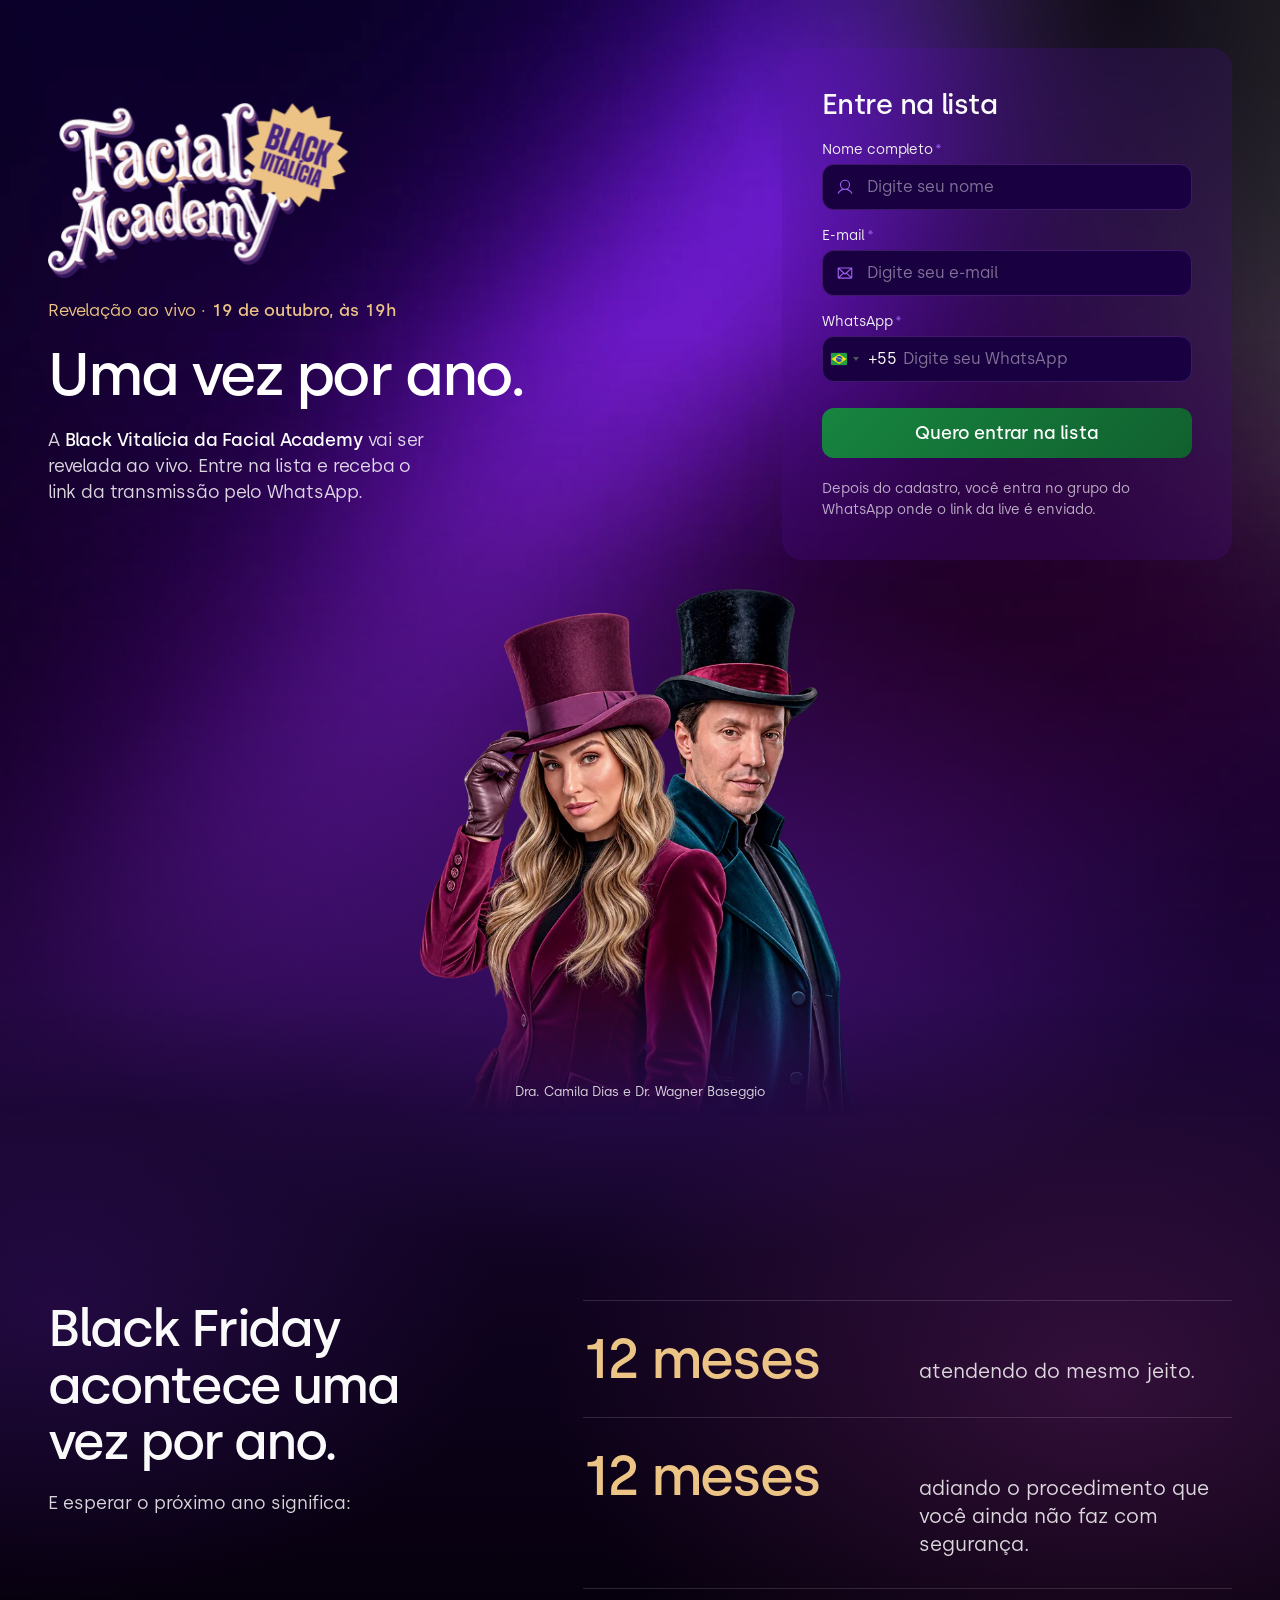
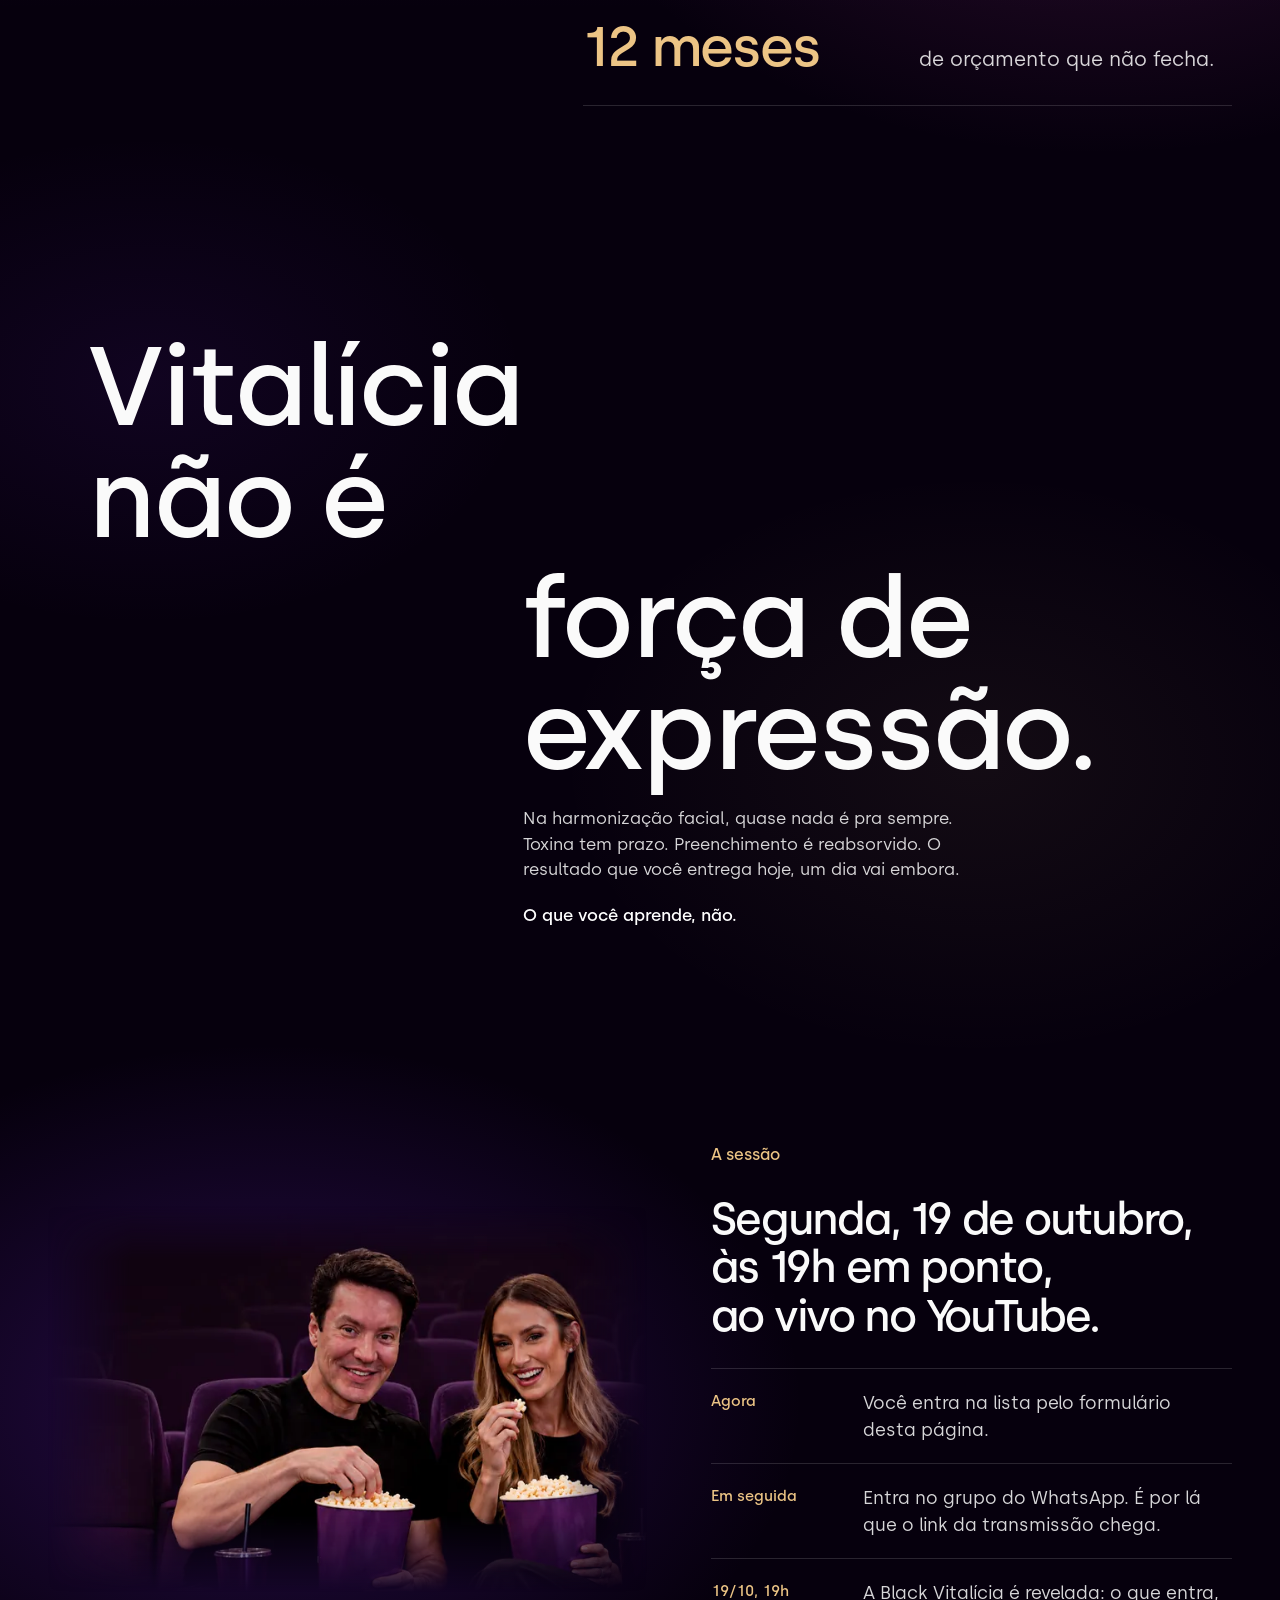
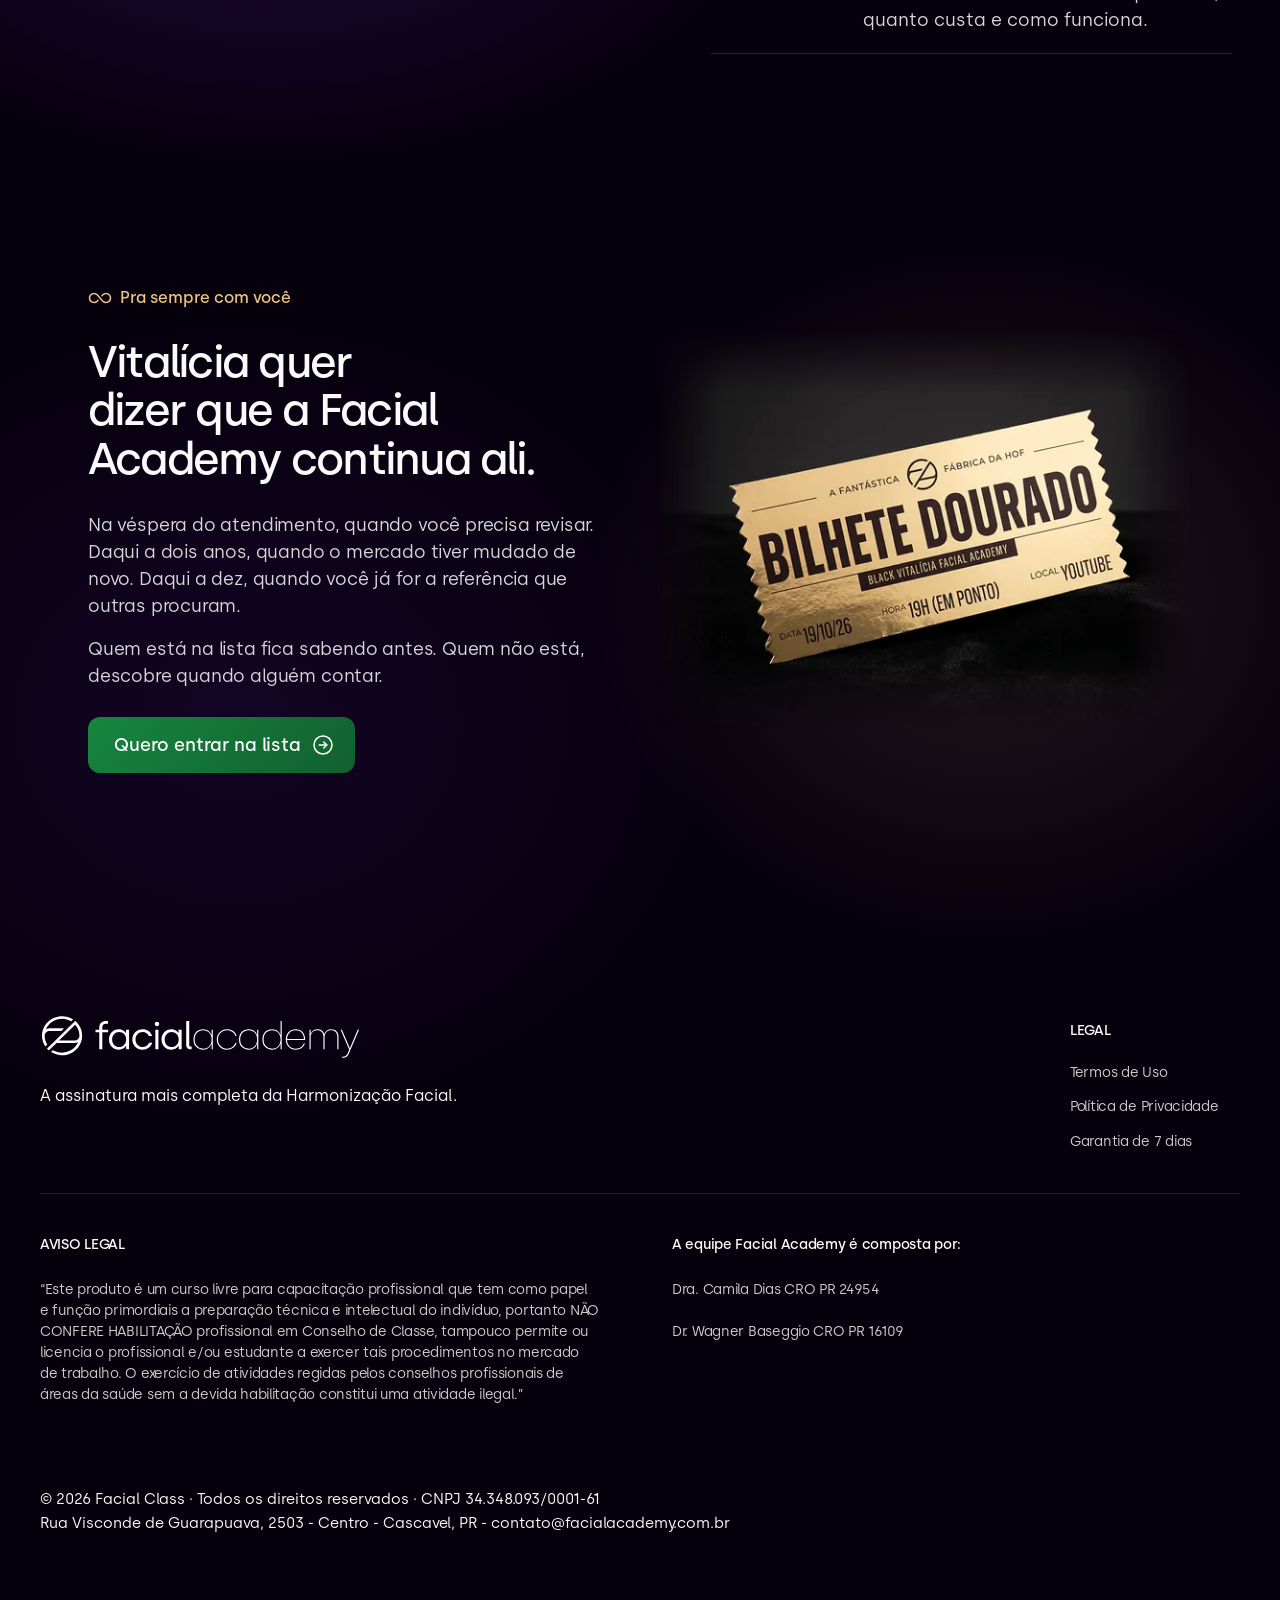
==== commit ddf435fd: "style(design): marca do topo ~19% menor (pedido do Eddie) 300x176 no desktop, 256x150 no tablet, 160" ====
--- a/index.html
+++ b/index.html
@@ -13,7 +13,7 @@
 <link rel="preload" as="image"
       href="assets/img/fa-bfriday26-320.webp"
       imagesrcset="assets/img/fa-bfriday26-320.webp 320w, assets/img/fa-bfriday26-480.webp 480w, assets/img/fa-bfriday26-740.webp 740w"
-      imagesizes="(max-width:809px) 188px, (max-width:1199px) 306px, 369px"
+      imagesizes="(max-width:809px) 160px, (max-width:1199px) 256px, 300px"
       fetchpriority="high">
 
 <!-- Google Tag Manager -->
@@ -52,8 +52,8 @@
         <div class="hero__logo anim" data-anim="up" data-delay="0">
           <img src="assets/img/fa-bfriday26-740.webp"
                srcset="assets/img/fa-bfriday26-320.webp 320w, assets/img/fa-bfriday26-480.webp 480w, assets/img/fa-bfriday26-740.webp 740w"
-               sizes="(max-width:809px) 188px, (max-width:1199px) 306px, 369px"
-               alt="Facial Academy Black Vitalícia" width="369" height="216"
+               sizes="(max-width:809px) 160px, (max-width:1199px) 256px, 300px"
+               alt="Facial Academy Black Vitalícia" width="300" height="176"
                fetchpriority="high" decoding="async">
         </div>
 
--- a/assets/css/style.v12.css
+++ b/assets/css/style.v12.css
@@ -101,12 +101,20 @@
    deixa o transbordo vertical, que é o que mistura uma seção com a outra. */
 main{position:relative;isolation:isolate;overflow-x:clip}
 .hero,.reasons,.vital,.session,.closing{position:relative}
-.hero::after,.reasons::before,.vital::before,.session::before,.closing::before{
+.hero::before,.hero::after,.reasons::before,.vital::before,.session::before,.closing::before{
   content:"";
   position:absolute;
   z-index:-1;
   pointer-events:none;
 }
+/* Ponte entre o hero e a lista: a imagem de luz do hero acaba no pé dele e
+   a luz da lista começava mais abaixo, o que deixava um vale escuro de ~100px
+   (luminância caindo de 22 para 2 na lateral). Esta faixa roxa, sem borda,
+   cobre a passagem. */
+.hero::before{
+  left:0;right:0;top:55%;height:calc(45% + 55vh);
+  background:linear-gradient(to bottom,rgba(76,22,150,0),rgba(76,22,150,.30) 38%,rgba(76,22,150,.12) 70%,rgba(76,22,150,0));
+}
 /* O roxo do hero escorre para dentro da lista. */
 .hero::after{
   left:-10%;right:-10%;top:45%;height:120vh;
@@ -115,7 +123,7 @@
 .reasons::before{
   inset:-25% -10%;
   background:
-    radial-gradient(46% 44% at 80% 55%,var(--luz-ameixa),transparent 72%),
+    radial-gradient(50% 48% at 80% 42%,var(--luz-ameixa),transparent 72%),
     radial-gradient(40% 38% at 12% 35%,rgba(112,38,206,.20),transparent 72%);
 }
 /* A frase fica quase no escuro: é a respiração da página. */
@@ -145,13 +153,22 @@
   justify-content:center;
   width:100%;
 }
-/* A luz roxa do hero se dissolve no fundo ao longo de 60% da altura dele. */
+/* A luz roxa do hero se dissolve no fundo ao longo de 70% da altura dele. */
 .hero__bg{
   position:absolute;inset:0;z-index:-1;pointer-events:none;
-  -webkit-mask-image:linear-gradient(to bottom,#000 40%,transparent);
-  mask-image:linear-gradient(to bottom,#000 40%,transparent);
+  -webkit-mask-image:linear-gradient(to bottom,#000 30%,transparent);
+  mask-image:linear-gradient(to bottom,#000 30%,transparent);
 }
 .hero__bg img{width:100%;height:100%;object-fit:cover}
+/* A imagem de luz tem uma mancha cinza, sem cor, no canto superior direito
+   (aparece acima do formulário no desktop e destoa do roxo do tema). Este
+   gradiente escurece só aquele canto. */
+.hero__bg::after{
+  content:"";
+  position:absolute;
+  inset:0;
+  background:radial-gradient(42% 62% at 88% 0%,rgba(6,0,13,.78),rgba(6,0,13,0) 72%);
+}
 
 .hero__inner{
   position:relative;
@@ -174,7 +191,7 @@
   min-width:0;
 }
 /* Marca fa-bfriday26 (proporção 1,707). */
-.hero__logo img{width:369px;height:216px;object-fit:contain}
+.hero__logo img{width:300px;height:176px;object-fit:contain}
 
 /* A data é o motivo do cadastro: fica junto do título, em dourado. */
 .hero__date{
@@ -274,7 +291,7 @@
   width:100%;
   max-width:1440px;
   margin:0 auto;
-  padding:184px 48px 168px;
+  padding:184px 48px 120px;
 }
 .reasons__head{display:flex;flex-direction:column;gap:20px}
 .reasons__title{
@@ -328,7 +345,7 @@
   align-items:center;
   width:100%;
   max-width:1200px;
-  padding:120px 48px 136px;
+  padding:96px 48px 104px;
 }
 .vital__stack{
   display:flex;
@@ -372,7 +389,7 @@
   width:100%;
   max-width:1440px;
   margin:0 auto;
-  padding:152px 48px;
+  padding:112px 48px 120px;
 }
 .session__photo img{
   width:100%;
@@ -424,7 +441,7 @@
   width:100%;
   max-width:1200px;
   margin:0 auto;
-  padding:152px 48px 176px;
+  padding:112px 48px 144px;
 }
 .closing__text{display:flex;flex-direction:column;align-items:flex-start;gap:28px}
 .closing__title{
@@ -753,7 +770,7 @@
    BREAKPOINT · TABLET (≤1199px)
    ========================================================================= */
 @media (max-width:1199px){
-  .hero__logo img{width:306px;height:179px}
+  .hero__logo img{width:256px;height:150px}
   .hero__title{font-size:48px}
   .hero__lead{font-size:16px}
   .card__title{font-size:24px}
@@ -772,11 +789,11 @@
   .vital__copy{max-width:388px}
   .vital__copy p{font-size:16px}
 
-  .session{grid-template-columns:1fr;gap:28px;padding:128px 40px}
+  .session{grid-template-columns:1fr;gap:28px;padding:104px 40px}
   .session__photo{max-width:760px}
   .session__title{font-size:38px}
 
-  .closing{padding:128px 40px 152px;gap:40px}
+  .closing{padding:104px 40px 128px;gap:40px}
   .closing__title{font-size:36px}
   .closing__copy p{font-size:17px}
 
@@ -811,7 +828,7 @@
     flex:0 0 auto;
     align-items:center;text-align:center;width:100%;gap:10px;
   }
-  .hero__logo img{width:188px;height:110px}
+  .hero__logo img{width:160px;height:94px}
   .hero__title{font-size:30px;text-align:center;line-height:1.1}
   .hero__date{font-size:14px;text-align:center}
   .hero__lead{font-size:13px;text-align:center;line-height:1.4;max-width:36ch}
@@ -888,7 +905,7 @@
 @media (max-width:809px) and (max-height:680px){
   .hero__inner{gap:12px;padding:10px 16px}
   .hero__col{gap:8px}
-  .hero__logo img{width:150px;height:88px}
+  .hero__logo img{width:128px;height:75px}
   .hero__title{font-size:27px}
   .hero__lead{font-size:12px}
   .hero__card{padding:14px;gap:10px}
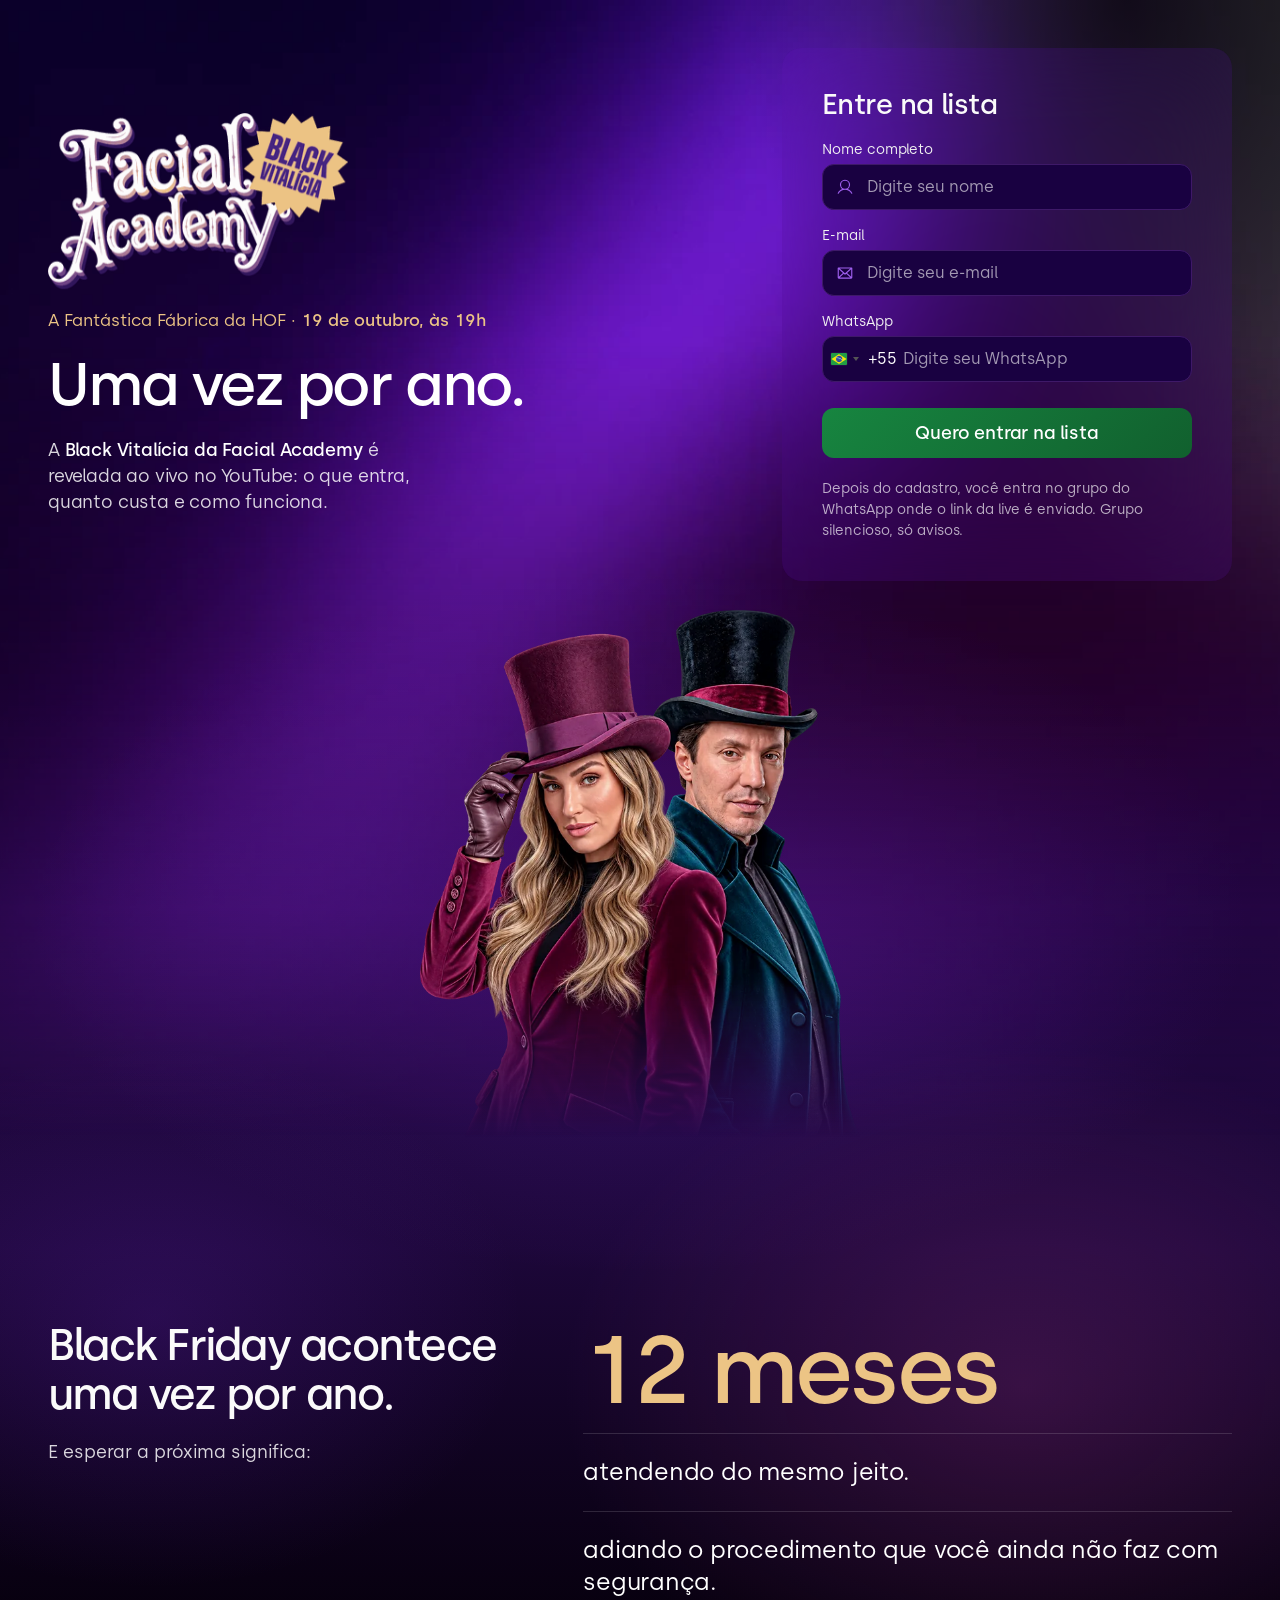
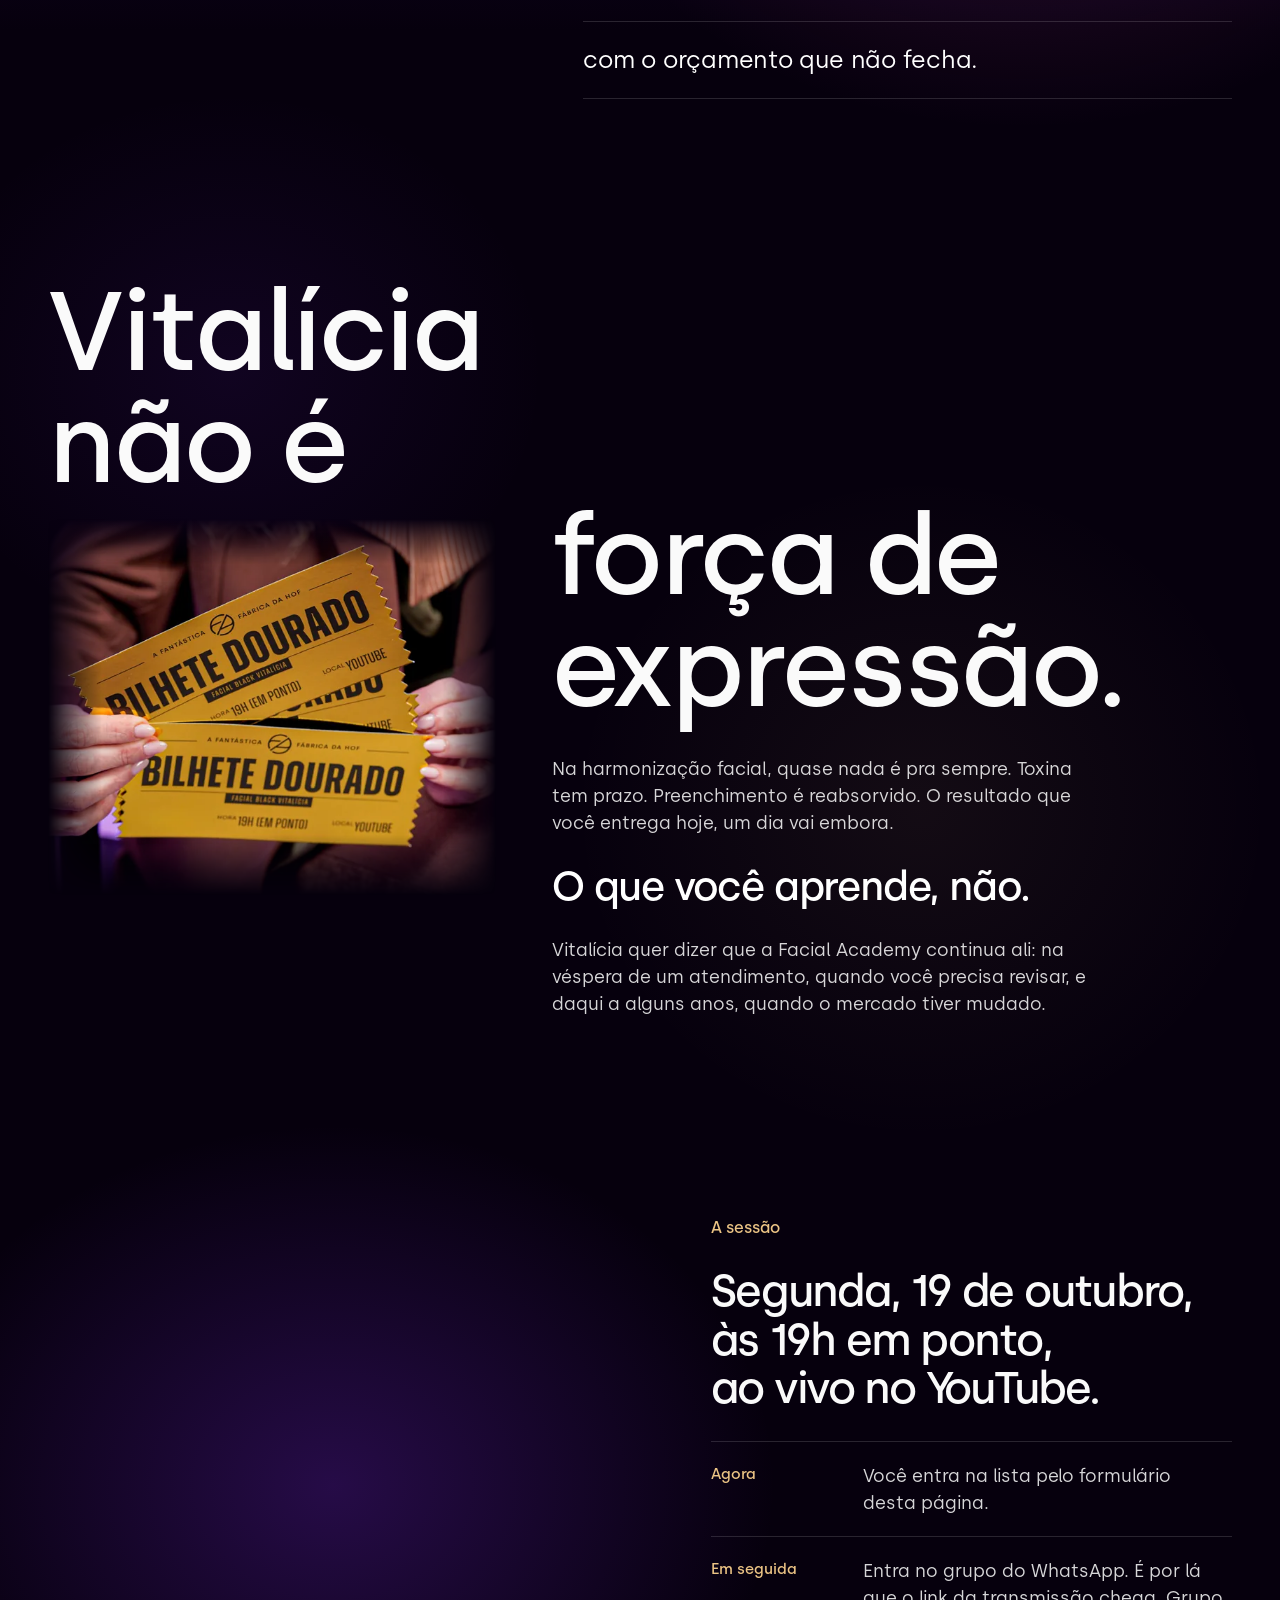
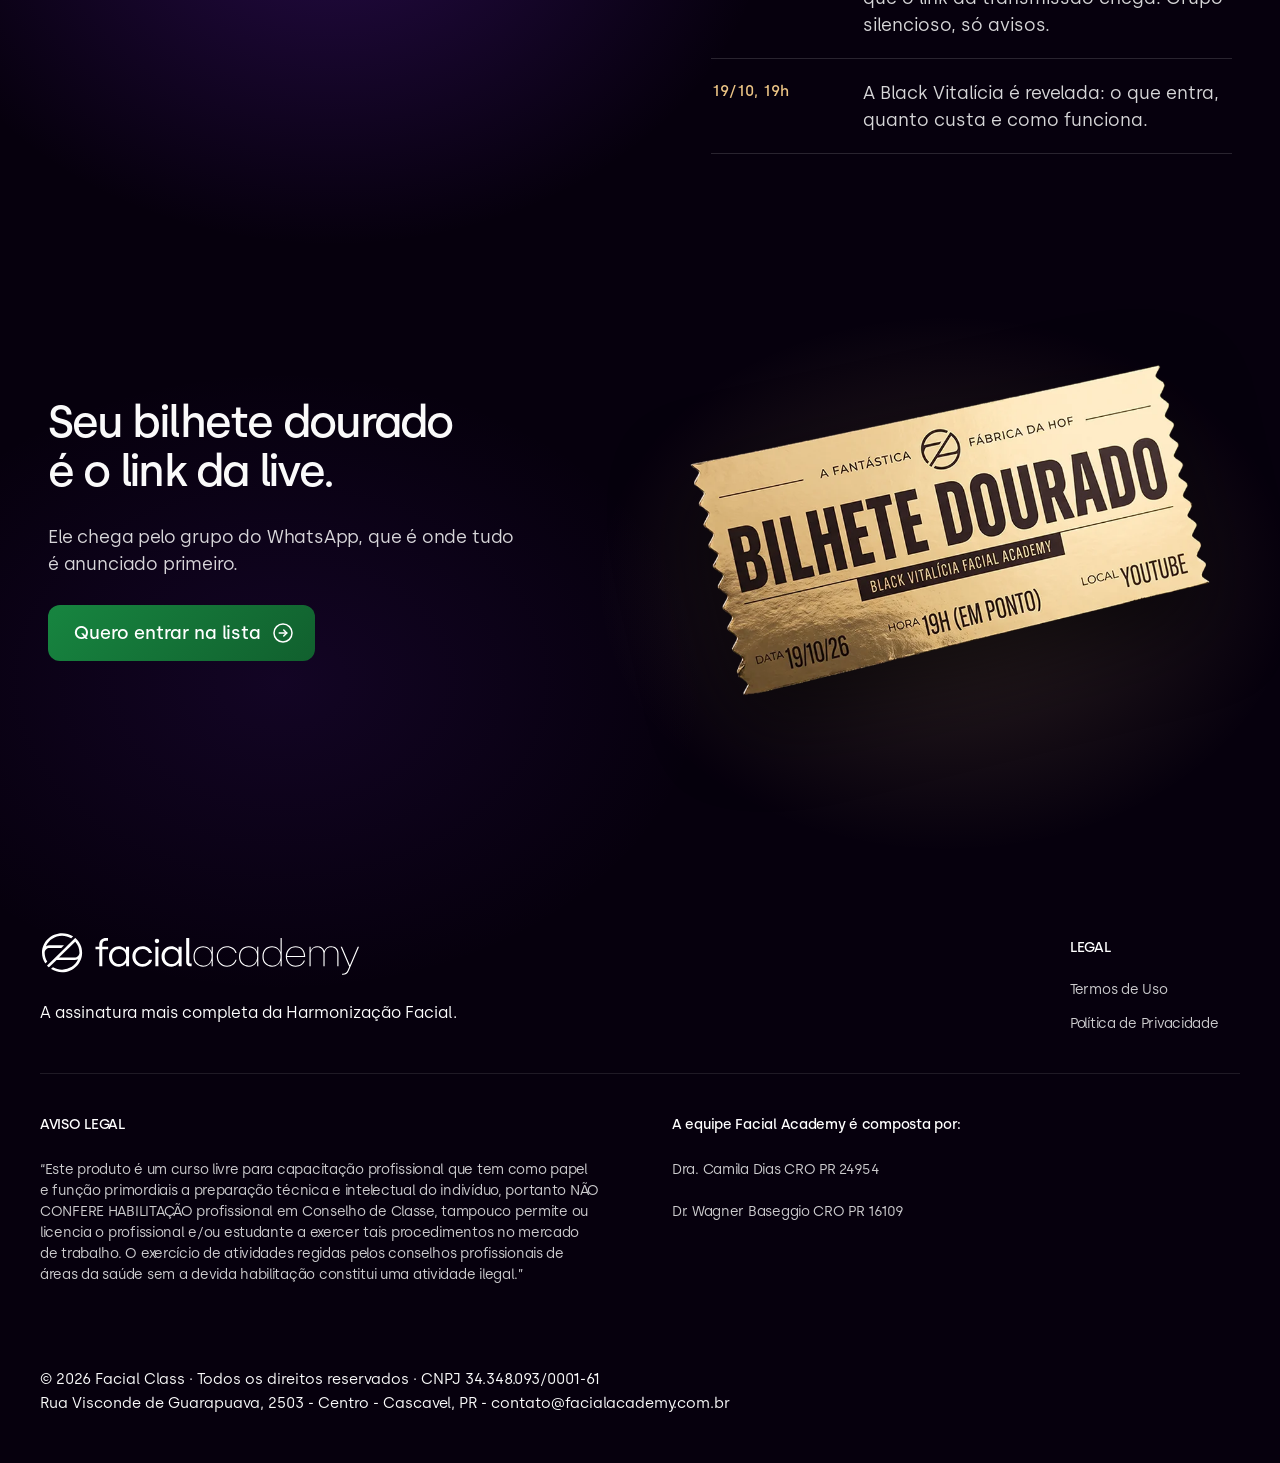
==== commit 7d17ed26: "feat(design): foto da Camila com os bilhetes, bilhete recortado e revisão da crítica Pedidos do Eddi" ====
--- a/index.html
+++ b/index.html
@@ -57,11 +57,11 @@
                fetchpriority="high" decoding="async">
         </div>
 
-        <p class="hero__date anim" data-anim="up" data-delay="80">Revelação ao vivo · <strong>19 de outubro, às 19h</strong></p>
+        <p class="hero__date anim" data-anim="up" data-delay="80">A Fantástica Fábrica da HOF · <strong>19 de outubro, às 19h</strong></p>
 
         <h1 class="hero__title anim" data-anim="up" data-delay="160">Uma vez por ano.</h1>
 
-        <p class="hero__lead anim" data-anim="up" data-delay="240">A <strong>Black Vitalícia da Facial Academy</strong> vai ser revelada ao vivo. Entre na lista e receba o link da transmissão pelo WhatsApp.</p>
+        <p class="hero__lead anim" data-anim="up" data-delay="240">A <strong>Black Vitalícia da Facial Academy</strong> é revelada ao vivo no YouTube: o que entra, quanto custa e como funciona.</p>
       </div>
 
       <div class="hero__card anim" id="cadastro" data-anim="up" data-delay="200">
@@ -69,7 +69,7 @@
 
         <form class="fa-form" id="fa-form" novalidate>
           <div class="fa-field">
-            <label for="fa-name">Nome completo<span>*</span></label>
+            <label for="fa-name">Nome completo</label>
             <div class="fa-control">
               <span class="fa-icon"><svg viewBox="0 0 256 256" width="18" height="18" fill="var(--purple)"><path d="M230.92,212c-15.23-26.33-38.7-45.21-66.09-54.16a72,72,0,1,0-73.66,0C63.78,166.78,40.31,185.66,25.08,212a8,8,0,1,0,13.85,8c18.84-32.56,52.14-52,89.07-52s70.23,19.44,89.07,52a8,8,0,1,0,13.85-8ZM72,96a56,56,0,1,1,56,56A56.06,56.06,0,0,1,72,96Z"/></svg></span>
               <input type="text" id="fa-name" name="name" class="fa-input" placeholder="Digite seu nome" autocomplete="name">
@@ -77,7 +77,7 @@
           </div>
 
           <div class="fa-field">
-            <label for="fa-email">E-mail<span>*</span></label>
+            <label for="fa-email">E-mail</label>
             <div class="fa-control">
               <span class="fa-icon"><svg viewBox="0 0 256 256" width="18" height="18" fill="var(--purple)"><path d="M224,48H32a8,8,0,0,0-8,8V192a16,16,0,0,0,16,16H216a16,16,0,0,0,16-16V56A8,8,0,0,0,224,48Zm-96,85.15L52.57,64H203.43ZM98.71,128,40,181.81V74.19Zm11.84,10.85,12,11.05a8,8,0,0,0,10.82,0l12-11.05,58,53.15H52.57ZM157.29,128,216,74.18V181.82Z"/></svg></span>
               <input type="email" id="fa-email" name="email" class="fa-input" placeholder="Digite seu e-mail" autocomplete="email">
@@ -85,7 +85,7 @@
           </div>
 
           <div class="fa-field">
-            <label for="fa-phone">WhatsApp<span>*</span></label>
+            <label for="fa-phone">WhatsApp</label>
             <div class="fa-control">
               <input type="tel" id="fa-phone" name="phone" class="fa-input" placeholder="Digite seu WhatsApp" autocomplete="tel">
             </div>
@@ -95,7 +95,7 @@
           <p class="fa-message" role="status" aria-live="polite"></p>
         </form>
 
-        <p class="card__next">Depois do cadastro, você entra no grupo do WhatsApp onde o link da live é enviado.</p>
+        <p class="card__next">Depois do cadastro, você entra no grupo do WhatsApp onde o link da live é enviado. Grupo silencioso, só avisos.</p>
       </div>
 
       <!-- Professores no tema da Fantástica Fábrica da HOF (recorte com fundo
@@ -106,41 +106,50 @@
              sizes="(max-width:809px) 92vw, (max-width:1359px) 440px, 540px"
              alt="Dra. Camila Dias e Dr. Wagner Baseggio de cartola, no tema da Fantástica Fábrica da HOF"
              width="664" height="798" decoding="async">
-        <figcaption>Dra. Camila Dias e Dr. Wagner Baseggio</figcaption>
       </figure>
     </div>
   </section>
 
   <!-- ============ UMA VEZ POR ANO ============ -->
+  <!-- "12 meses" aparece uma vez só, grande; o que muda (as três frases) é o
+       que ganha destaque. -->
   <section class="reasons" id="uma-vez-por-ano">
     <div class="reasons__head">
       <h2 class="reasons__title anim-words">Black Friday acontece uma vez por ano.</h2>
-      <p class="reasons__sub anim" data-anim="up">E esperar o próximo ano significa:</p>
-    </div>
-
-    <ul class="reasons__list" role="list">
-      <li class="reason anim" data-anim="up"><strong class="reason__num">12 meses</strong><p>atendendo do mesmo jeito.</p></li>
-      <li class="reason anim" data-anim="up"><strong class="reason__num">12 meses</strong><p>adiando o procedimento que você ainda não faz com segurança.</p></li>
-      <li class="reason anim" data-anim="up"><strong class="reason__num">12 meses</strong><p>de orçamento que não fecha.</p></li>
-    </ul>
+      <p class="reasons__sub anim" data-anim="up">E esperar a próxima significa:</p>
+    </div>
+
+    <div class="reasons__body">
+      <p class="reasons__num anim" data-anim="up">12 meses</p>
+      <ul class="reasons__list" role="list">
+        <li class="reason anim" data-anim="up">atendendo do mesmo jeito.</li>
+        <li class="reason anim" data-anim="up">adiando o procedimento que você ainda não faz com segurança.</li>
+        <li class="reason anim" data-anim="up">com o orçamento que não fecha.</li>
+      </ul>
+    </div>
   </section>
 
   <!-- ============ VITALÍCIA NÃO É FORÇA DE EXPRESSÃO ============ -->
+  <!-- No desktop a frase desce em escada e a foto da Dra. Camila com os
+       bilhetes ocupa o vão abaixo de "Vitalícia não é"; no tablet e no
+       celular a foto vem logo depois da frase. -->
   <section id="metodo" class="vital">
     <div class="vital__inner">
-      <div class="vital__stack">
-        <div class="vital__row">
-          <p class="vital__display anim-words">Vitalícia não é</p>
-        </div>
-        <div class="vital__end">
-          <div class="vital__endinner">
-            <p class="vital__display anim-words">força de expressão.</p>
-            <div class="vital__copy">
-              <p class="anim-words">Na harmonização facial, quase nada é pra sempre. Toxina tem prazo. Preenchimento é reabsorvido. O resultado que você entrega hoje, um dia vai embora.</p>
-              <p class="is-medium anim-words">O que você aprende, não.</p>
-            </div>
-          </div>
-        </div>
+      <p class="vital__display vital__display--a anim-words">Vitalícia não é</p>
+      <p class="vital__display vital__display--b anim-words">força de expressão.</p>
+
+      <figure class="vital__photo anim" data-anim="up">
+        <img src="assets/img/camila-bilhetes-1100.webp"
+             srcset="assets/img/camila-bilhetes-640.webp 640w, assets/img/camila-bilhetes-1100.webp 1100w"
+             sizes="(max-width:809px) 100vw, (max-width:1199px) 640px, 560px"
+             alt="Dra. Camila Dias segurando bilhetes dourados da Fantástica Fábrica da HOF"
+             width="1100" height="922" loading="lazy" decoding="async">
+      </figure>
+
+      <div class="vital__copy">
+        <p class="anim-words">Na harmonização facial, quase nada é pra sempre. Toxina tem prazo. Preenchimento é reabsorvido. O resultado que você entrega hoje, um dia vai embora.</p>
+        <p class="vital__payoff anim-words">O que você aprende, não.</p>
+        <p class="anim-words">Vitalícia quer dizer que a Facial Academy continua ali: na véspera de um atendimento, quando você precisa revisar, e daqui a alguns anos, quando o mercado tiver mudado.</p>
       </div>
     </div>
   </section>
@@ -161,25 +170,21 @@
 
       <ol class="steps" role="list">
         <li class="step anim" data-anim="up"><span class="step__when">Agora</span><p>Você entra na lista pelo formulário desta página.</p></li>
-        <li class="step anim" data-anim="up"><span class="step__when">Em seguida</span><p>Entra no grupo do WhatsApp. É por lá que o link da transmissão chega.</p></li>
+        <li class="step anim" data-anim="up"><span class="step__when">Em seguida</span><p>Entra no grupo do WhatsApp. É por lá que o link da transmissão chega. Grupo silencioso, só avisos.</p></li>
         <li class="step anim" data-anim="up"><span class="step__when">19/10, 19h</span><p>A Black Vitalícia é revelada: o que entra, quanto custa e como funciona.</p></li>
       </ol>
     </div>
   </section>
 
-  <!-- ============ PRA SEMPRE COM VOCÊ ============ -->
-  <section class="closing" id="pra-sempre">
+  <!-- ============ BILHETE DOURADO (fechamento) ============ -->
+  <!-- O bilhete é recortado (PNG transparente em WebP), sem o veludo da foto:
+       não sobra caixa cinza em volta. -->
+  <section class="closing" id="bilhete">
     <div class="closing__text">
-      <p class="eyebrow anim" data-anim="up">
-        <svg class="ico ico--infinity" width="24" height="24" style="--ico-op:0;--ico-color:var(--gold);--ico-sw:1.5" display="block" role="presentation" viewBox="0 0 24 24" xmlns="http://www.w3.org/2000/svg"><path d="M 7.682 7.682 C 6.395 8.969 4.46 9.354 2.778 8.658 C 1.096 7.961 0 6.32 0 4.5 C 0 2.68 1.096 1.039 2.778 0.343 C 4.46 -0.354 6.395 0.031 7.682 1.318 L 13.318 7.682 C 14.605 8.969 16.541 9.354 18.222 8.658 C 19.904 7.961 21 6.32 21 4.5 C 21 2.68 19.904 1.039 18.222 0.343 C 16.541 -0.354 14.605 0.031 13.318 1.318 Z" fill-opacity="var(--ico-op, 0)" fill="var(--ico-color, rgb(0, 0, 0))" height="9.000263135988675px" id="EWhdcxZRG" transform="translate(1.5 7.5)" width="21.00042205436025px"/><path d="M 8.497 6.762 L 7.682 7.682 C 6.395 8.969 4.46 9.354 2.778 8.658 C 1.096 7.961 0 6.32 0 4.5 C 0 2.68 1.096 1.039 2.778 0.343 C 4.46 -0.354 6.395 0.031 7.682 1.318 L 13.318 7.682 C 14.605 8.969 16.541 9.354 18.222 8.658 C 19.904 7.961 21 6.32 21 4.5 C 21 2.68 19.904 1.039 18.222 0.343 C 16.541 -0.354 14.605 0.031 13.318 1.318 L 12.504 2.238" fill="transparent" height="9.000263135988675px" id="XM7weionG" stroke-dasharray="" stroke-linecap="round" stroke-linejoin="round" stroke-width="var(--ico-sw, 1.5)" stroke="var(--ico-color, rgb(0, 0, 0))" transform="translate(1.5 7.5)" width="21.00042205436025px"/></svg>
-        Pra sempre com você
-      </p>
-
-      <h2 class="closing__title anim-words">Vitalícia quer dizer que a Facial Academy continua ali.</h2>
+      <h2 class="closing__title anim-words">Seu bilhete dourado é o link da live.</h2>
 
       <div class="closing__copy">
-        <p class="anim-words">Na véspera do atendimento, quando você precisa revisar. Daqui a dois anos, quando o mercado tiver mudado de novo. Daqui a dez, quando você já for a referência que outras procuram.</p>
-        <p class="anim-words">Quem está na lista fica sabendo antes. Quem não está, descobre quando alguém contar.</p>
+        <p class="anim-words">Ele chega pelo grupo do WhatsApp, que é onde tudo é anunciado primeiro.</p>
       </div>
 
       <a class="btn anim" data-anim="up" href="#cadastro">
@@ -189,11 +194,11 @@
     </div>
 
     <figure class="closing__ticket">
-      <img src="assets/img/bilhete-dourado-1000.webp"
-           srcset="assets/img/bilhete-dourado-560.webp 560w, assets/img/bilhete-dourado-1000.webp 1000w"
-           sizes="(max-width:809px) 100vw, 560px"
+      <img src="assets/img/bilhete-recorte-860.webp"
+           srcset="assets/img/bilhete-recorte-480.webp 480w, assets/img/bilhete-recorte-860.webp 860w"
+           sizes="(max-width:809px) 92vw, 520px"
            alt="Bilhete dourado da Fantástica Fábrica da HOF: Black Vitalícia Facial Academy, 19/10/26, 19h em ponto, no YouTube"
-           width="1000" height="747" loading="lazy" decoding="async">
+           width="860" height="561" loading="lazy" decoding="async">
     </figure>
   </section>
 
@@ -214,7 +219,6 @@
         <div class="footer__links">
           <a href="https://drive.google.com/file/d/13rt3Kys2BFR-BAYi2iH648y9QrrYSueP/view" target="_blank" rel="noopener">Termos de Uso</a>
           <a href="https://drive.google.com/file/d/1rzcGgiab3WB3KwzvUau7W_KnmO5_egRC/view" target="_blank" rel="noopener">Política de Privacidade</a>
-          <p class="footer__link-static">Garantia de 7 dias</p>
         </div>
       </div>
     </div>
--- a/assets/css/style.v12.css
+++ b/assets/css/style.v12.css
@@ -50,7 +50,7 @@
   /* Luzes do fundo: roxo do Wonka, ameixa e o dourado do bilhete. */
   --luz-roxa:rgba(112,38,206,.30);
   --luz-ameixa:rgba(160,52,146,.26);
-  --luz-dourada:rgba(236,196,133,.13);
+  --luz-dourada:rgba(236,196,133,.18);
 
   /* Matiz e saturação do verde do WhatsApp, com a luminosidade baixada até o
      texto branco passar no contraste: 4,70:1 no início do gradiente, 7,67:1
@@ -107,13 +107,23 @@
   z-index:-1;
   pointer-events:none;
 }
+/* As seções do meio têm largura máxima (1440px): se a luz ficasse presa à
+   caixa da seção, a borda dela apareceria como corte vertical em tela larga
+   (visto em 2340 e 2560px). A luz ocupa sempre a largura inteira da tela. */
+.reasons::before,.vital::before,.session::before,.closing::before{
+  left:50%;
+  width:100vw;
+  transform:translateX(-50%);
+}
 /* Ponte entre o hero e a lista: a imagem de luz do hero acaba no pé dele e
    a luz da lista começava mais abaixo, o que deixava um vale escuro de ~100px
    (luminância caindo de 22 para 2 na lateral). Esta faixa roxa, sem borda,
    cobre a passagem. */
 .hero::before{
   left:0;right:0;top:55%;height:calc(45% + 55vh);
-  background:linear-gradient(to bottom,rgba(76,22,150,0),rgba(76,22,150,.30) 38%,rgba(76,22,150,.12) 70%,rgba(76,22,150,0));
+  /* Platô longo (28% a 62%): a luz do hero termina de esmaecer dentro dele,
+     sem queda de luminosidade no pé do hero em nenhuma largura. */
+  background:linear-gradient(to bottom,rgba(76,22,150,0),rgba(76,22,150,.36) 28%,rgba(76,22,150,.32) 62%,rgba(76,22,150,.14) 82%,rgba(76,22,150,0));
 }
 /* O roxo do hero escorre para dentro da lista. */
 .hero::after{
@@ -121,24 +131,24 @@
   background:radial-gradient(55% 45% at 50% 38%,var(--luz-roxa),transparent 72%);
 }
 .reasons::before{
-  inset:-25% -10%;
+  top:-25%;bottom:-25%;
   background:
     radial-gradient(50% 48% at 80% 42%,var(--luz-ameixa),transparent 72%),
     radial-gradient(40% 38% at 12% 35%,rgba(112,38,206,.20),transparent 72%);
 }
 /* A frase fica quase no escuro: é a respiração da página. */
 .vital::before{
-  inset:-20% -10%;
+  top:-20%;bottom:-20%;
   background:
     radial-gradient(38% 36% at 72% 62%,rgba(236,196,133,.06),transparent 72%),
     radial-gradient(34% 30% at 18% 28%,rgba(112,38,206,.10),transparent 72%);
 }
 .session::before{
-  inset:-30% -10%;
+  top:-30%;bottom:-30%;
   background:radial-gradient(48% 42% at 26% 50%,var(--luz-roxa),transparent 72%);
 }
 .closing::before{
-  inset:-25% -10% -45%;
+  top:-25%;bottom:-45%;
   background:
     radial-gradient(38% 38% at 74% 48%,var(--luz-dourada),transparent 72%),
     radial-gradient(46% 44% at 22% 58%,rgba(112,38,206,.12),transparent 72%);
@@ -220,22 +230,13 @@
 .hero__lead strong{color:#fff}
 
 /* ---------- Professores (recorte com fundo transparente) ----------
-   Somem no fundo pelos últimos 30% (sem corte reto no pé). A legenda fica
-   sobre essa parte já escura. */
+   Somem no fundo pelos últimos 30% (sem corte reto no pé). */
 .hero__people{position:relative;margin:0;pointer-events:none}
 .hero__people img{
   width:100%;
   height:auto;
   -webkit-mask-image:linear-gradient(to bottom,#000 70%,transparent);
   mask-image:linear-gradient(to bottom,#000 70%,transparent);
-}
-.hero__people figcaption{
-  position:absolute;
-  left:0;right:0;bottom:16px;
-  font-size:13px;
-  line-height:1.3;
-  text-align:center;
-  color:var(--text-soft);
 }
 .hero__col,.hero__card{position:relative;z-index:1}
 
@@ -280,8 +281,8 @@
 
 /* =========================================================================
    UMA VEZ POR ANO
-   Título à esquerda, lista editorial à direita: o "12 meses" repetido é o
-   desenho (número grande em dourado, frase ao lado, fio fino entre itens).
+   Título à esquerda. À direita, "12 meses" uma vez só, grande e em dourado,
+   e as três frases (o que muda) em branco, com fio fino entre elas.
    ========================================================================= */
 .reasons{
   display:grid;
@@ -291,13 +292,13 @@
   width:100%;
   max-width:1440px;
   margin:0 auto;
-  padding:184px 48px 120px;
+  padding:184px 48px 96px;
 }
 .reasons__head{display:flex;flex-direction:column;gap:20px}
 .reasons__title{
-  font-size:52px;
-  font-weight:500;
-  line-height:1.08;
+  font-size:44px;
+  font-weight:500;
+  line-height:1.1;
   letter-spacing:-.04em;
   color:var(--white);
 }
@@ -306,59 +307,48 @@
   line-height:1.5;
   color:var(--text-soft);
 }
-.reasons__list{list-style:none;padding:0;border-top:1px solid var(--line)}
-.reason{
-  display:grid;
-  grid-template-columns:minmax(0,300px) minmax(0,1fr);
-  align-items:baseline;
-  gap:6px 36px;
-  padding:30px 0;
-  border-bottom:1px solid var(--line);
-}
-.reason__num{
-  font-size:56px;
+.reasons__body{display:flex;flex-direction:column;gap:16px}
+.reasons__num{
+  font-size:96px;
   font-weight:500;
   line-height:1;
   letter-spacing:-.04em;
   color:var(--gold);
-  white-space:nowrap;
-}
-.reason p{
-  max-width:30ch;
-  font-size:20px;
-  line-height:1.4;
-  color:var(--text-soft);
+  font-variant-numeric:tabular-nums;
+  /* Alinhamento óptico: em 96px o "1" tem ~15px de respiro à esquerda e o
+     número parecia recuado em relação à lista. */
+  margin-left:-.06em;
+}
+.reasons__list{list-style:none;padding:0;border-top:1px solid var(--line)}
+.reason{
+  padding:22px 0;
+  border-bottom:1px solid var(--line);
+  font-size:24px;
+  line-height:1.35;
+  letter-spacing:-.01em;
+  color:#fff;
 }
 
 /* =========================================================================
    VITALÍCIA NÃO É FORÇA DE EXPRESSÃO
-   ========================================================================= */
-.vital{
-  display:flex;
-  align-items:center;
-  justify-content:center;
-  width:100%;
-}
+   Desktop: a frase desce em escada e a foto da Dra. Camila com os bilhetes
+   ocupa o vão abaixo de "Vitalícia não é", ao lado do texto. Tablet e
+   celular: uma coluna (frase, foto, texto).
+   ========================================================================= */
 .vital__inner{
-  display:flex;
-  flex-direction:column;
-  align-items:center;
-  width:100%;
-  max-width:1200px;
-  padding:96px 48px 104px;
-}
-.vital__stack{
-  display:flex;
-  flex-direction:column;
-  align-items:flex-start;
-  justify-content:space-between;
-  width:100%;
-}
-.vital__row{display:flex;align-items:center;gap:8px;width:100%;min-height:240px}
-.vital__row .vital__display{width:3.96em}
-.vital__end{display:flex;flex-direction:column;align-items:flex-end;width:100%}
-.vital__endinner{display:flex;flex-direction:column;align-items:flex-start;gap:20px;width:5.97em;font-size:112px}
-.vital__endinner .vital__display{font-size:1em}
+  display:grid;
+  grid-template-columns:minmax(0,1fr) 680px;
+  grid-template-areas:
+    "a    a"
+    "foto b"
+    "foto copy";
+  column-gap:56px;
+  align-items:start;
+  width:100%;
+  max-width:1440px;
+  margin:0 auto;
+  padding:80px 48px 96px;
+}
 .vital__display{
   font-size:112px;
   font-weight:500;
@@ -366,15 +356,36 @@
   letter-spacing:-.02em;
   color:var(--white);
 }
-.vital__copy{max-width:447px}
+.vital__display--a{grid-area:a;max-width:3.96em}
+.vital__display--b{grid-area:b}
+.vital__photo{grid-area:foto;margin:20px 0 0}
+/* A foto some no fundo pelas bordas, sem moldura. */
+.vital__photo img{
+  width:100%;
+  height:auto;
+  -webkit-mask-image:linear-gradient(to right,transparent,#000 12%,#000 88%,transparent),linear-gradient(to bottom,transparent,#000 12%,#000 84%,transparent);
+  -webkit-mask-composite:source-in;
+  mask-image:linear-gradient(to right,transparent,#000 12%,#000 88%,transparent),linear-gradient(to bottom,transparent,#000 12%,#000 84%,transparent);
+  mask-composite:intersect;
+}
+.vital__copy{grid-area:copy;max-width:540px;margin-top:32px}
 .vital__copy p{
-  font-size:17px;
+  font-size:18px;
   font-weight:400;
   line-height:1.5;
   color:var(--text-soft);
 }
 .vital__copy p + p{margin-top:20px}
-.vital__copy .is-medium{font-weight:500;color:#fff}
+/* A resposta à frase grande: o que você aprende fica. */
+.vital__copy .vital__payoff{
+  margin-top:28px;
+  font-size:40px;
+  font-weight:500;
+  line-height:1.1;
+  letter-spacing:-.03em;
+  color:#fff;
+}
+.vital__copy .vital__payoff + p{margin-top:28px}
 
 /* =========================================================================
    A SESSÃO
@@ -389,7 +400,7 @@
   width:100%;
   max-width:1440px;
   margin:0 auto;
-  padding:112px 48px 120px;
+  padding:104px 48px;
 }
 .session__photo img{
   width:100%;
@@ -429,19 +440,19 @@
 }
 
 /* =========================================================================
-   PRA SEMPRE COM VOCÊ (fechamento)
-   Texto à esquerda e o bilhete dourado à direita. O veludo preto da foto
-   some no fundo pelas bordas: o bilhete aparece sob um foco de luz.
+   BILHETE DOURADO (fechamento)
+   Texto à esquerda e o bilhete recortado à direita, com sombra, sob a luz
+   dourada da seção. No celular o bilhete vem primeiro.
    ========================================================================= */
 .closing{
   display:grid;
-  grid-template-columns:minmax(0,1fr) minmax(0,1.05fr);
+  grid-template-columns:minmax(0,1fr) minmax(0,1fr);
   align-items:center;
   gap:56px;
   width:100%;
-  max-width:1200px;
+  max-width:1440px;
   margin:0 auto;
-  padding:112px 48px 144px;
+  padding:96px 48px 128px;
 }
 .closing__text{display:flex;flex-direction:column;align-items:flex-start;gap:28px}
 .closing__title{
@@ -451,7 +462,7 @@
   letter-spacing:-.04em;
   color:var(--white);
 }
-.closing__copy{max-width:34em}
+.closing__copy{max-width:30em}
 .closing__copy p{
   font-size:18px;
   font-weight:400;
@@ -459,15 +470,12 @@
   letter-spacing:-.01em;
   color:var(--text-soft);
 }
-.closing__copy p + p{margin-top:16px}
-.closing__ticket{margin:0}
+.closing__ticket{margin:0;display:flex;justify-content:center}
 .closing__ticket img{
   width:100%;
+  max-width:540px;
   height:auto;
-  -webkit-mask-image:linear-gradient(to right,transparent,#000 12%,#000 88%,transparent),linear-gradient(to bottom,transparent,#000 16%,#000 84%,transparent);
-  -webkit-mask-composite:source-in;
-  mask-image:linear-gradient(to right,transparent,#000 12%,#000 88%,transparent),linear-gradient(to bottom,transparent,#000 16%,#000 84%,transparent);
-  mask-composite:intersect;
+  filter:drop-shadow(0 30px 40px rgba(0,0,0,.55));
 }
 
 /* ---------- Botão ----------
@@ -529,7 +537,6 @@
   line-height:1;
   color:#f2f2f2;
 }
-.fa-field label span{margin-left:2px;color:var(--purple)}
 .fa-control{position:relative}
 .fa-icon{
   position:absolute;
@@ -555,7 +562,8 @@
   outline:none;
   transition:border-color .2s var(--ease);
 }
-.fa-input::placeholder{color:rgba(255,255,255,.45)}
+/* 60%: com 45% o placeholder ficava em 4,29:1 e reprovava. */
+.fa-input::placeholder{color:rgba(255,255,255,.6)}
 .fa-input:focus{border-color:var(--purple)}
 .fa-input.is-invalid{border-color:#e2555d}
 
@@ -585,15 +593,11 @@
 .carregada .fa-submit{
   animation:pulsarEnvio 2.2s ease-in-out infinite;
 }
+/* Só o halo pulsa: o botão não cresce (crescendo, ficava mais largo que os
+   campos a cada ciclo). */
 @keyframes pulsarEnvio{
-  0%,100%{
-    transform:scale(1);
-    box-shadow:0 10px 26px rgba(18,140,70,.4), 0 0 0 0 rgba(37,211,102,.5);
-  }
-  50%{
-    transform:scale(1.025);
-    box-shadow:0 12px 30px rgba(18,140,70,.5), 0 0 0 14px rgba(37,211,102,0);
-  }
+  0%,100%{box-shadow:0 10px 26px rgba(18,140,70,.4), 0 0 0 0 rgba(37,211,102,.45)}
+  50%{box-shadow:0 12px 30px rgba(18,140,70,.5), 0 0 0 12px rgba(37,211,102,0)}
 }
 /* Ao interagir a pulsação para, e durante o envio também: o botão fica
    desabilitado e não faz sentido continuar chamando atenção. */
@@ -690,7 +694,7 @@
   color:rgba(255,255,255,.8);
 }
 
-.footer__bottom{padding:40px 0 112px}
+.footer__bottom{padding:40px 0 calc(48px + env(safe-area-inset-bottom))}
 .footer__bottom p{
   font-size:15px;
   font-weight:400;
@@ -775,26 +779,28 @@
   .hero__lead{font-size:16px}
   .card__title{font-size:24px}
 
-  .reasons{grid-template-columns:1fr;gap:48px;padding:152px 40px 136px}
-  .reasons__title{font-size:44px}
-  .reason{grid-template-columns:minmax(0,260px) minmax(0,1fr);gap:6px 32px}
-  .reason__num{font-size:46px}
-  .reason p{font-size:18px}
-
-  .vital__inner{padding:104px 48px 120px}
-  .vital__stack{height:363px}
-  .vital__display,.vital__endinner{font-size:56px}
-  .vital__row{min-height:0}
-  .vital__row .vital__display,.vital__endinner{width:7.18em}
-  .vital__copy{max-width:388px}
-  .vital__copy p{font-size:16px}
-
-  .session{grid-template-columns:1fr;gap:28px;padding:104px 40px}
-  .session__photo{max-width:760px}
+  .reasons{grid-template-columns:1fr;gap:40px;padding:152px 40px 88px}
+  .reasons__title{font-size:38px}
+  .reasons__num{font-size:80px}
+  .reason{font-size:21px}
+
+  /* Uma coluna: frase, foto, texto (a escada só funciona com largura). */
+  .vital__inner{
+    grid-template-columns:1fr;
+    grid-template-areas:"a" "b" "foto" "copy";
+    padding:72px 40px 88px;
+  }
+  .vital__display{font-size:80px}
+  .vital__display--a{max-width:none}
+  .vital__photo{max-width:640px;margin-top:32px}
+
+  /* Duas colunas também no tablet: em uma, o texto acabava na metade da
+     tela e sobravam ~480px vazios à direita (monitor vertical de 1080px). */
+  .session{grid-template-columns:minmax(0,1fr) minmax(0,1fr);gap:40px;padding:96px 40px}
   .session__title{font-size:38px}
 
-  .closing{padding:104px 40px 128px;gap:40px}
-  .closing__title{font-size:36px}
+  .closing{padding:88px 40px 120px;gap:40px}
+  .closing__title{font-size:38px}
   .closing__copy p{font-size:17px}
 
   .footer{padding:96px 32px 0}
@@ -804,7 +810,6 @@
   .footer__legal{align-items:flex-start;width:100%}
   .footer__legal > *{width:auto}
   .footer__mid{gap:48px}
-  .footer__bottom{padding:40px 0 144px}
 }
 
 /* =========================================================================
@@ -829,54 +834,53 @@
     align-items:center;text-align:center;width:100%;gap:10px;
   }
   .hero__logo img{width:160px;height:94px}
-  .hero__title{font-size:30px;text-align:center;line-height:1.1}
+  /* O H1 é o maior texto da tela (era 30px, menor que os títulos das seções). */
+  .hero__title{font-size:36px;text-align:center;line-height:1.08}
   .hero__date{font-size:14px;text-align:center}
-  .hero__lead{font-size:13px;text-align:center;line-height:1.4;max-width:36ch}
+  .hero__lead{font-size:15px;text-align:center;line-height:1.4;max-width:34ch}
   .eyebrow{font-size:15px}
 
   .hero__card{width:100%;padding:16px;gap:12px;border-radius:16px}
-  .card__title{font-size:18px}
-  .card__next{font-size:12px;text-align:center}
+  .card__title{font-size:20px}
+  .card__next{font-size:13px}
   .hero__people{
     order:3;
     width:min(92vw,420px);
     margin:6px auto -12px;
   }
-  .hero__people figcaption{font-size:12px;bottom:24px}
-
-  .fa-form{padding:12px;border-radius:8px}
+
+  /* Sem recuo próprio: título, rótulos, campos e nota no mesmo alinhamento. */
+  .fa-form{padding:0}
   .fa-field{margin-bottom:10px}
-  .fa-field label{font-size:12px;margin-bottom:5px}
+  .fa-field label{font-size:13px;margin-bottom:5px}
   .fa-input{height:44px;font-size:16px;padding:10px 12px 10px 40px}
   .fa-icon{left:12px}
   .fa-submit{padding:13px 20px;font-size:16px;margin-top:6px}
 
-  .reasons{padding:104px 16px 88px;gap:36px}
-  .reasons__head{gap:16px}
-  .reasons__title{font-size:32px;line-height:1.1}
+  .reasons{padding:96px 16px 64px;gap:28px}
+  .reasons__head{gap:14px}
+  .reasons__title{font-size:30px;line-height:1.1}
   .reasons__sub{font-size:16px}
-  .reason{grid-template-columns:1fr;gap:6px;padding:22px 0}
-  .reason__num{font-size:40px}
-  .reason p{font-size:16px}
-
-  .vital__inner{padding:80px 16px 88px}
-  /* No celular a frase é um bloco só: mesma entrelinha nas três linhas. */
-  .vital__stack{height:auto;justify-content:flex-start}
-  .vital__row{min-height:0}
-  .vital__display,.vital__endinner{font-size:48px}
-  .vital__row .vital__display,.vital__endinner{width:100%}
-  .vital__end{align-items:flex-start}
-  .vital__copy{max-width:none}
-
-  .session{padding:88px 16px;gap:24px}
+  .reasons__body{gap:10px}
+  .reasons__num{font-size:64px}
+  .reason{font-size:18px;padding:16px 0}
+
+  .vital__inner{padding:64px 16px 72px}
+  .vital__display{font-size:48px}
+  .vital__photo{margin:28px -16px 0;max-width:none}
+  .vital__copy{max-width:none;margin-top:24px}
+  .vital__copy p{font-size:16px}
+  .vital__copy .vital__payoff{font-size:30px}
+
+  .session{grid-template-columns:1fr;gap:24px;padding:72px 16px 64px}
   .session__photo{margin:0 -16px}
   .session__title{font-size:30px;line-height:1.12}
   .step{grid-template-columns:1fr;gap:2px;padding:16px 0}
   .step p{font-size:16px}
 
   /* Bilhete primeiro (é o gancho visual), texto e botão depois. */
-  .closing{grid-template-columns:1fr;gap:20px;padding:64px 16px 96px}
-  .closing__ticket{order:-1;margin:0 -16px}
+  .closing{grid-template-columns:1fr;gap:24px;padding:48px 16px 80px}
+  .closing__ticket{order:-1}
   .closing__text{gap:22px}
   .closing__title{font-size:30px;line-height:1.12}
   .closing__copy p{font-size:16px}
@@ -894,7 +898,6 @@
   .footer__inner > *{width:100%}
   .footer__mid{flex-direction:column;gap:48px}
   .footer__block{max-width:none}
-  .footer__bottom{padding:40px 0 144px}
 }
 
 /* =========================================================================
@@ -906,10 +909,10 @@
   .hero__inner{gap:12px;padding:10px 16px}
   .hero__col{gap:8px}
   .hero__logo img{width:128px;height:75px}
-  .hero__title{font-size:27px}
-  .hero__lead{font-size:12px}
+  .hero__title{font-size:30px}
+  .hero__lead{font-size:13px}
   .hero__card{padding:14px;gap:10px}
-  .card__title{font-size:17px}
-  .card__next{font-size:11px}
+  .card__title{font-size:18px}
+  .card__next{font-size:12px}
   .fa-field{margin-bottom:8px}
 }
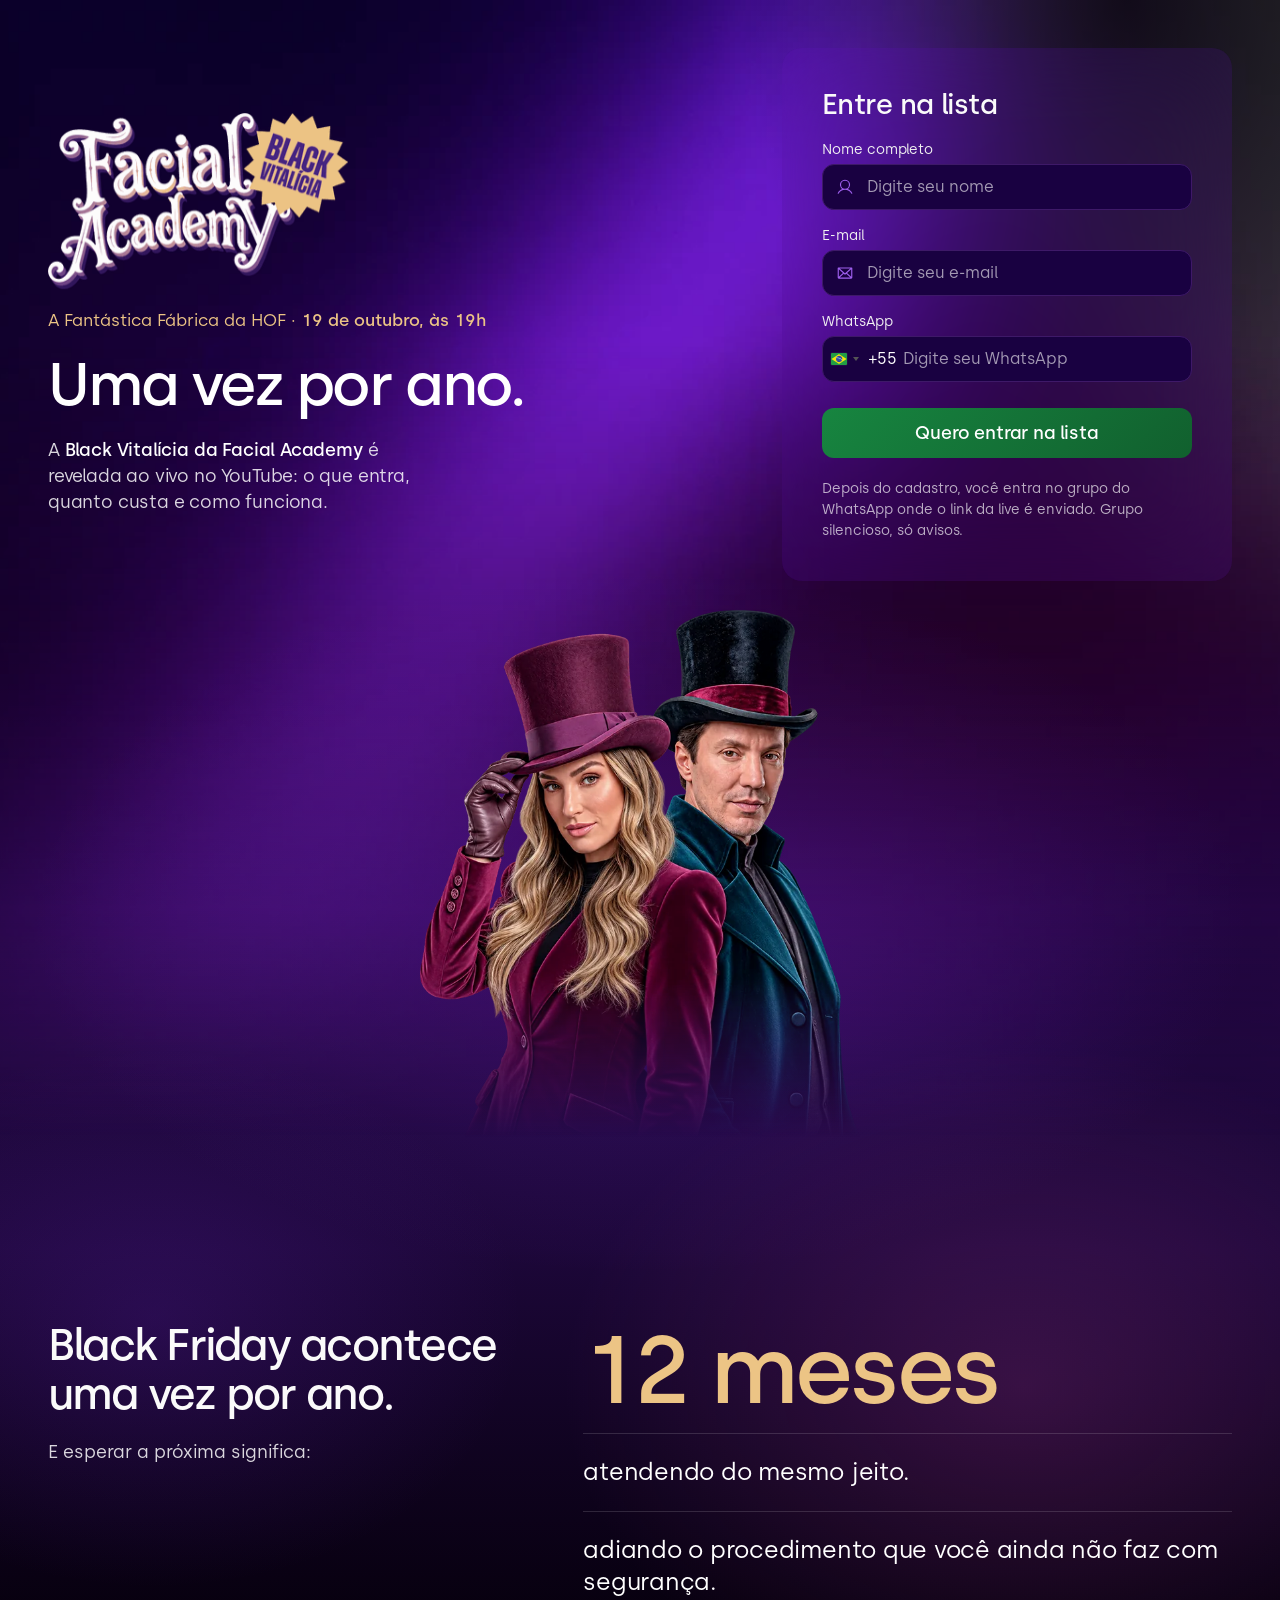
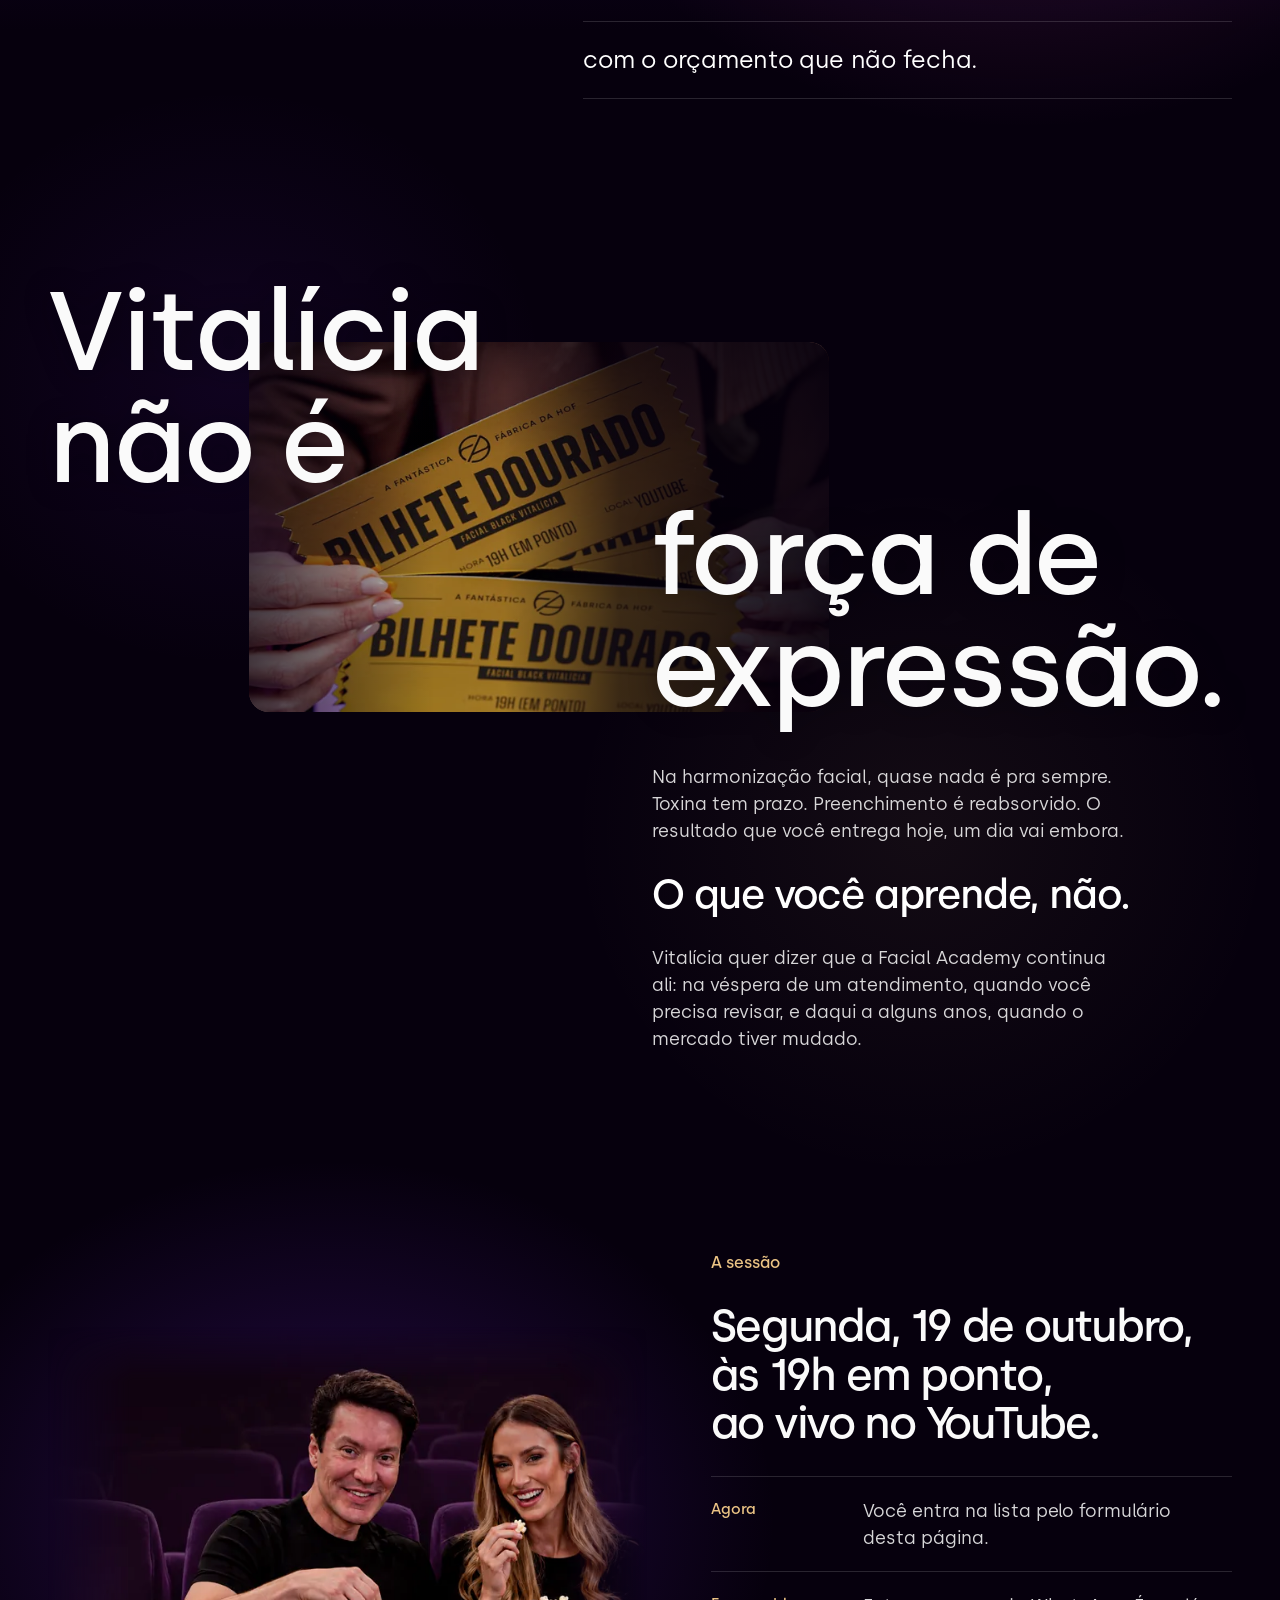
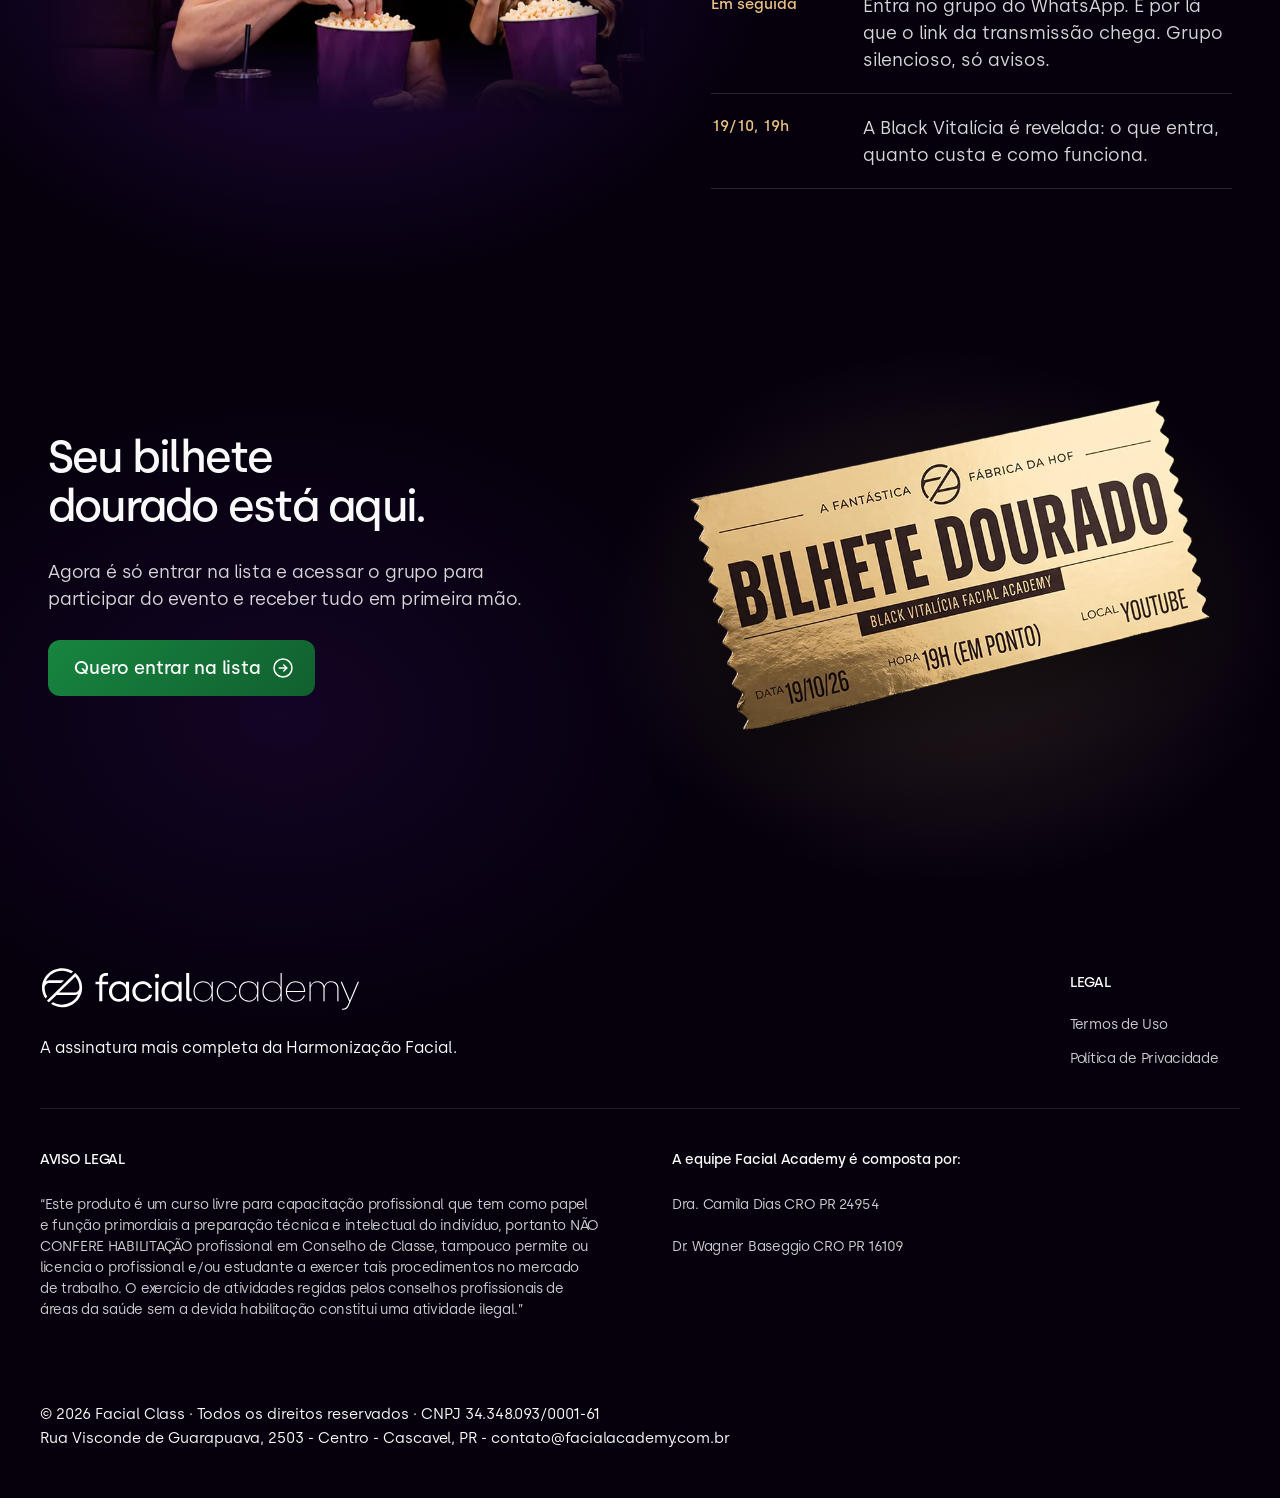
==== commit 551586e3: "feat(design): foto da Camila em camadas atrás da frase; fechamento sem "pelo WhatsApp" - Como na ref" ====
--- a/index.html
+++ b/index.html
@@ -130,20 +130,19 @@
   </section>
 
   <!-- ============ VITALÍCIA NÃO É FORÇA DE EXPRESSÃO ============ -->
-  <!-- No desktop a frase desce em escada e a foto da Dra. Camila com os
-       bilhetes ocupa o vão abaixo de "Vitalícia não é"; no tablet e no
-       celular a foto vem logo depois da frase. -->
+  <!-- Camadas: a foto da Dra. Camila com os bilhetes fica atrás da frase,
+       entre as duas metades (referência enviada pelo Eddie). -->
   <section id="metodo" class="vital">
     <div class="vital__inner">
       <p class="vital__display vital__display--a anim-words">Vitalícia não é</p>
       <p class="vital__display vital__display--b anim-words">força de expressão.</p>
 
       <figure class="vital__photo anim" data-anim="up">
-        <img src="assets/img/camila-bilhetes-1100.webp"
-             srcset="assets/img/camila-bilhetes-640.webp 640w, assets/img/camila-bilhetes-1100.webp 1100w"
-             sizes="(max-width:809px) 100vw, (max-width:1199px) 640px, 560px"
+        <img src="assets/img/camila-bilhetes-1320.webp"
+             srcset="assets/img/camila-bilhetes-720.webp 720w, assets/img/camila-bilhetes-1320.webp 1320w"
+             sizes="(max-width:809px) 92vw, (max-width:1199px) 500px, 660px"
              alt="Dra. Camila Dias segurando bilhetes dourados da Fantástica Fábrica da HOF"
-             width="1100" height="922" loading="lazy" decoding="async">
+             width="1320" height="842" loading="lazy" decoding="async">
       </figure>
 
       <div class="vital__copy">
@@ -181,10 +180,10 @@
        não sobra caixa cinza em volta. -->
   <section class="closing" id="bilhete">
     <div class="closing__text">
-      <h2 class="closing__title anim-words">Seu bilhete dourado é o link da live.</h2>
+      <h2 class="closing__title anim-words">Seu bilhete dourado está aqui.</h2>
 
       <div class="closing__copy">
-        <p class="anim-words">Ele chega pelo grupo do WhatsApp, que é onde tudo é anunciado primeiro.</p>
+        <p class="anim-words">Agora é só entrar na lista e acessar o grupo para participar do evento e receber tudo em primeira mão.</p>
       </div>
 
       <a class="btn anim" data-anim="up" href="#cadastro">
--- a/assets/css/style.v12.css
+++ b/assets/css/style.v12.css
@@ -331,18 +331,16 @@
 
 /* =========================================================================
    VITALÍCIA NÃO É FORÇA DE EXPRESSÃO
-   Desktop: a frase desce em escada e a foto da Dra. Camila com os bilhetes
-   ocupa o vão abaixo de "Vitalícia não é", ao lado do texto. Tablet e
-   celular: uma coluna (frase, foto, texto).
+   Camadas, como na referência do Eddie: a foto da Dra. Camila com os
+   bilhetes fica atrás, entre as duas metades da frase. "Vitalícia não é"
+   passa por cima do canto superior esquerdo dela e "força de expressão."
+   pelo lado direito; o texto corrido vem abaixo, na coluna da direita.
    ========================================================================= */
 .vital__inner{
+  --d:112px;                       /* tamanho da frase */
   display:grid;
-  grid-template-columns:minmax(0,1fr) 680px;
-  grid-template-areas:
-    "a    a"
-    "foto b"
-    "foto copy";
-  column-gap:56px;
+  grid-template-columns:repeat(12,minmax(0,1fr));
+  column-gap:24px;
   align-items:start;
   width:100%;
   max-width:1440px;
@@ -350,25 +348,39 @@
   padding:80px 48px 96px;
 }
 .vital__display{
-  font-size:112px;
+  position:relative;
+  z-index:1;
+  font-size:var(--d);
   font-weight:500;
   line-height:1;
   letter-spacing:-.02em;
   color:var(--white);
-}
-.vital__display--a{grid-area:a;max-width:3.96em}
-.vital__display--b{grid-area:b}
-.vital__photo{grid-area:foto;margin:20px 0 0}
-/* A foto some no fundo pelas bordas, sem moldura. */
-.vital__photo img{
-  width:100%;
-  height:auto;
-  -webkit-mask-image:linear-gradient(to right,transparent,#000 12%,#000 88%,transparent),linear-gradient(to bottom,transparent,#000 12%,#000 84%,transparent);
-  -webkit-mask-composite:source-in;
-  mask-image:linear-gradient(to right,transparent,#000 12%,#000 88%,transparent),linear-gradient(to bottom,transparent,#000 12%,#000 84%,transparent);
-  mask-composite:intersect;
-}
-.vital__copy{grid-area:copy;max-width:540px;margin-top:32px}
+  /* Sombra larga e fraca: só ajuda a leitura onde a frase cruza a foto. */
+  text-shadow:0 2px 28px rgba(6,0,13,.45);
+}
+.vital__display--a{grid-column:1 / span 7;grid-row:1;max-width:3.96em}
+.vital__display--b{grid-column:7 / span 6;grid-row:2}
+.vital__photo{
+  grid-column:3 / span 6;
+  grid-row:1 / span 2;
+  position:relative;
+  margin:calc(var(--d) * .6) 0 0;
+  border-radius:20px;
+  overflow:hidden;
+}
+.vital__photo img{width:100%;height:auto;filter:saturate(.9) brightness(.8)}
+/* Escurece só onde a frase passa por cima (esquerda em cima e lado direito):
+   branco sobre os bilhetes amarelos não se lê. */
+.vital__photo::after{
+  content:"";
+  position:absolute;
+  inset:0;
+  background:
+    linear-gradient(to right,rgba(6,0,13,.66),rgba(6,0,13,0) 32%,rgba(6,0,13,0) 44%,rgba(6,0,13,.66) 64%,rgba(6,0,13,.9) 100%),
+    linear-gradient(to bottom,rgba(6,0,13,.42),rgba(6,0,13,0) 30%);
+  pointer-events:none;
+}
+.vital__copy{grid-column:7 / span 5;grid-row:3;position:relative;z-index:1;max-width:540px;margin-top:40px}
 .vital__copy p{
   font-size:18px;
   font-weight:400;
@@ -784,15 +796,8 @@
   .reasons__num{font-size:80px}
   .reason{font-size:21px}
 
-  /* Uma coluna: frase, foto, texto (a escada só funciona com largura). */
-  .vital__inner{
-    grid-template-columns:1fr;
-    grid-template-areas:"a" "b" "foto" "copy";
-    padding:72px 40px 88px;
-  }
-  .vital__display{font-size:80px}
-  .vital__display--a{max-width:none}
-  .vital__photo{max-width:640px;margin-top:32px}
+  .vital__inner{--d:80px;padding:72px 40px 88px}
+  .vital__copy{grid-column:7 / span 6}
 
   /* Duas colunas também no tablet: em uma, o texto acabava na metade da
      tela e sobravam ~480px vazios à direita (monitor vertical de 1080px). */
@@ -865,10 +870,16 @@
   .reasons__num{font-size:64px}
   .reason{font-size:18px;padding:16px 0}
 
-  .vital__inner{padding:64px 16px 72px}
-  .vital__display{font-size:48px}
-  .vital__photo{margin:28px -16px 0;max-width:none}
-  .vital__copy{max-width:none;margin-top:24px}
+  /* Uma coluna, mantendo as camadas: "Vitalícia não é" encosta no topo da
+     foto e "força de expressão." (à direita) cruza a parte de baixo dela. */
+  .vital__inner{--d:48px;grid-template-columns:1fr;padding:64px 16px 72px}
+  .vital__display--a{grid-column:1;grid-row:1;max-width:none}
+  .vital__photo{grid-column:1;grid-row:2;margin:-12px 0 0;border-radius:16px}
+  .vital__photo::after{
+    background:linear-gradient(to bottom,rgba(6,0,13,.45),rgba(6,0,13,0) 24%,rgba(6,0,13,0) 50%,rgba(6,0,13,.78) 100%);
+  }
+  .vital__display--b{grid-column:1;grid-row:3;margin-top:calc(var(--d) * -1.15);justify-self:end;text-align:right}
+  .vital__copy{grid-column:1;grid-row:4;max-width:none;margin-top:28px}
   .vital__copy p{font-size:16px}
   .vital__copy .vital__payoff{font-size:30px}
 
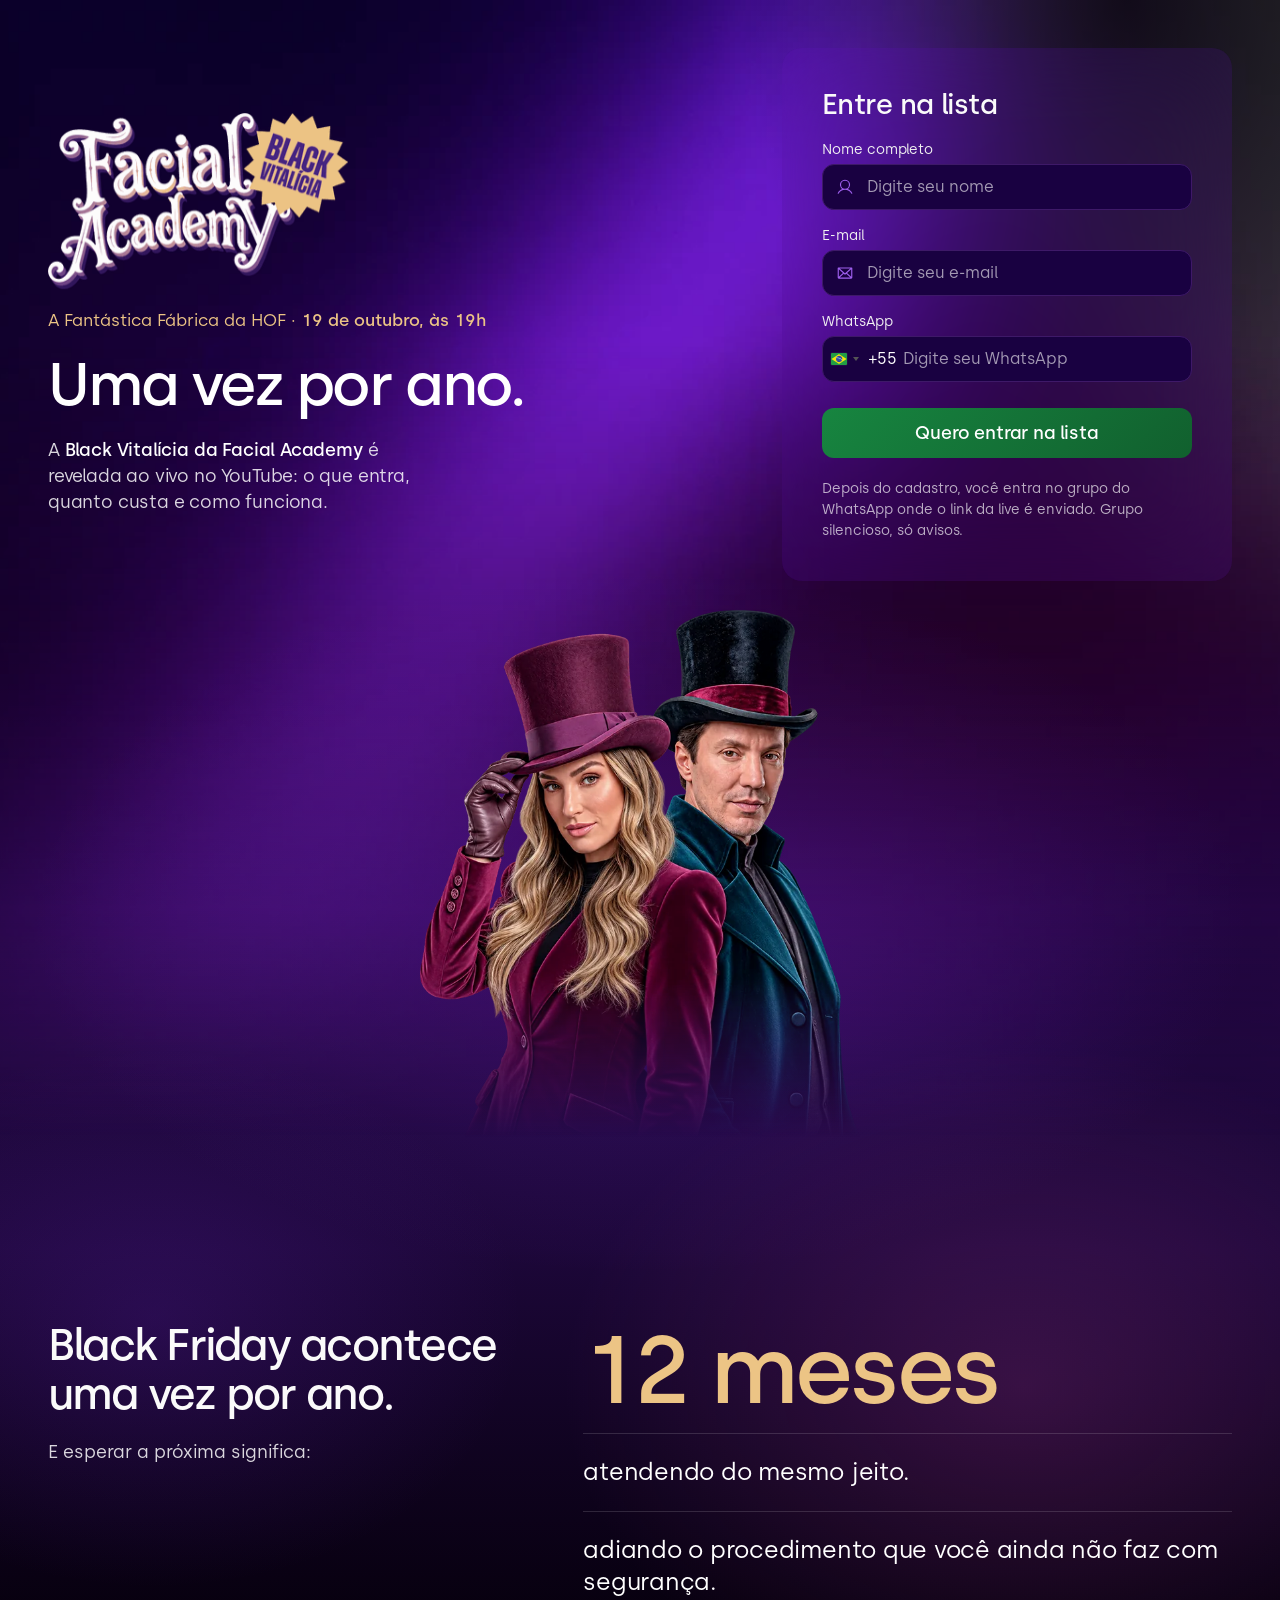
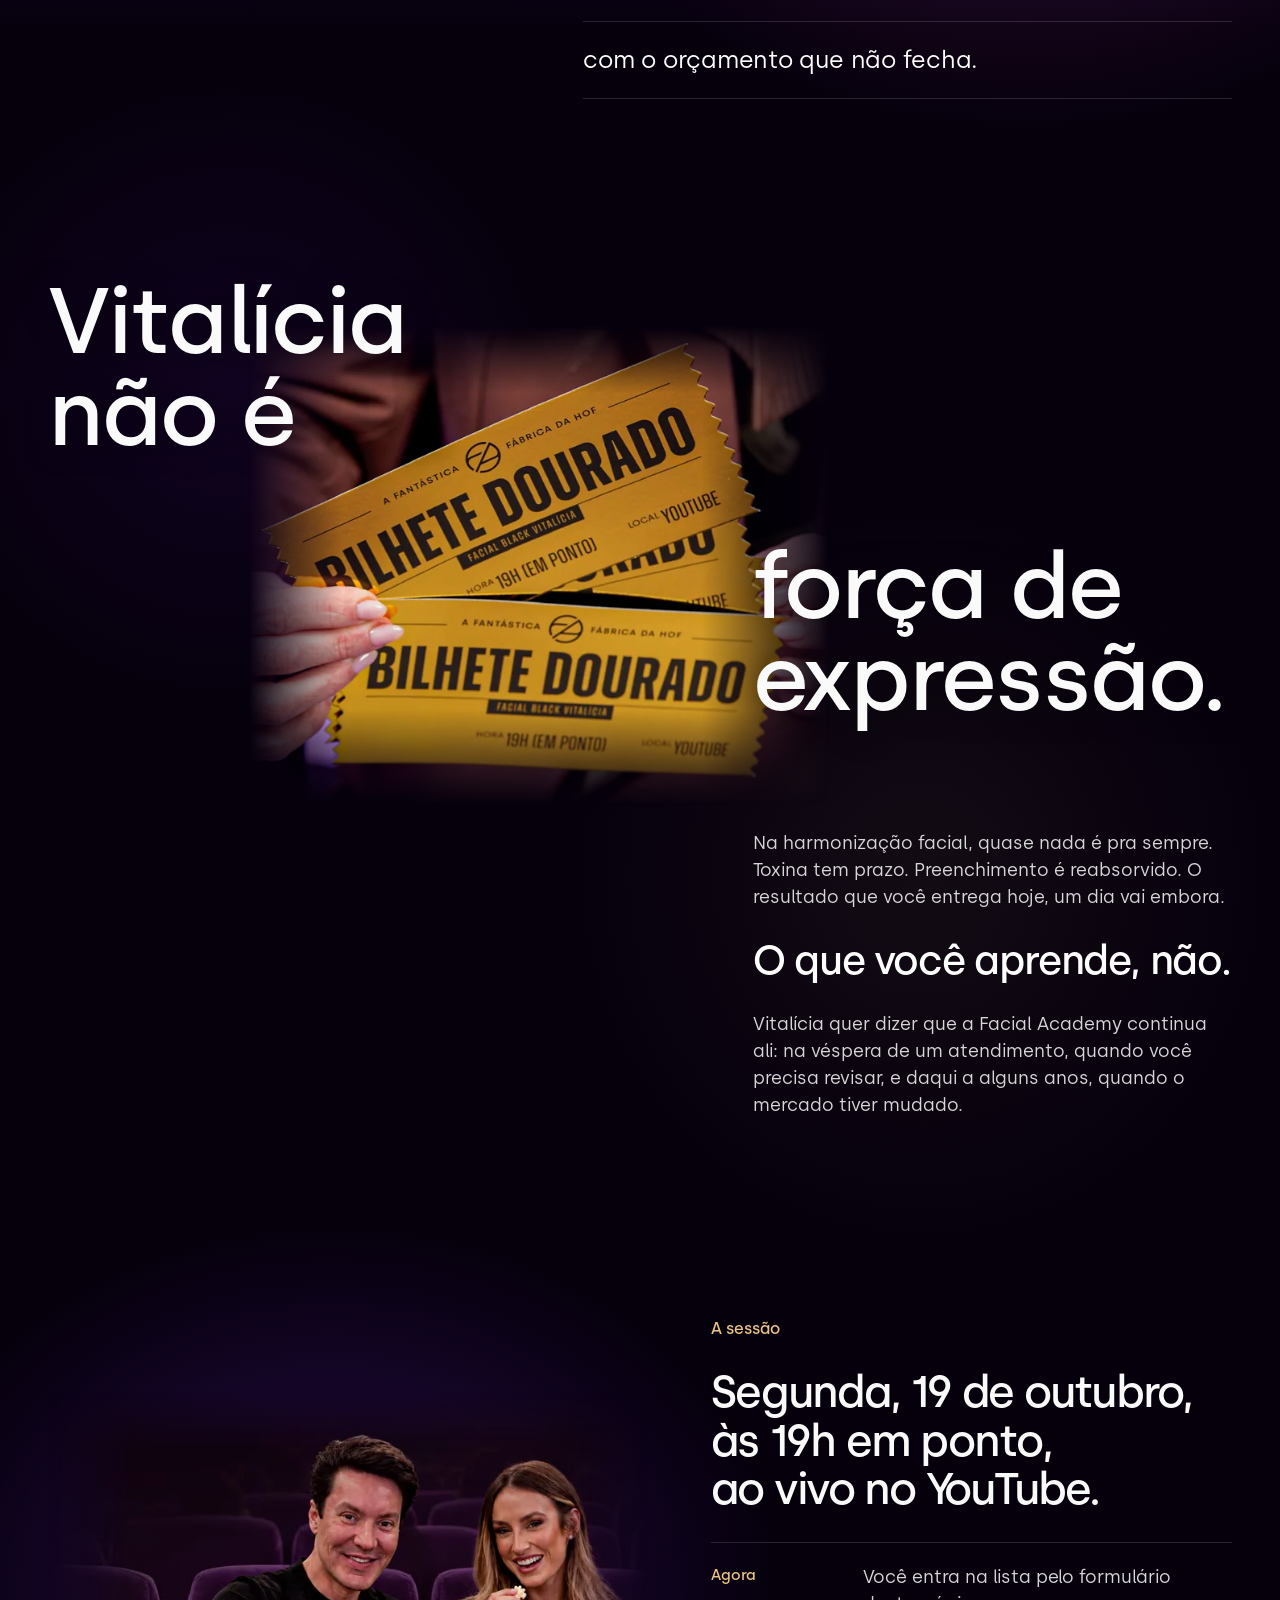
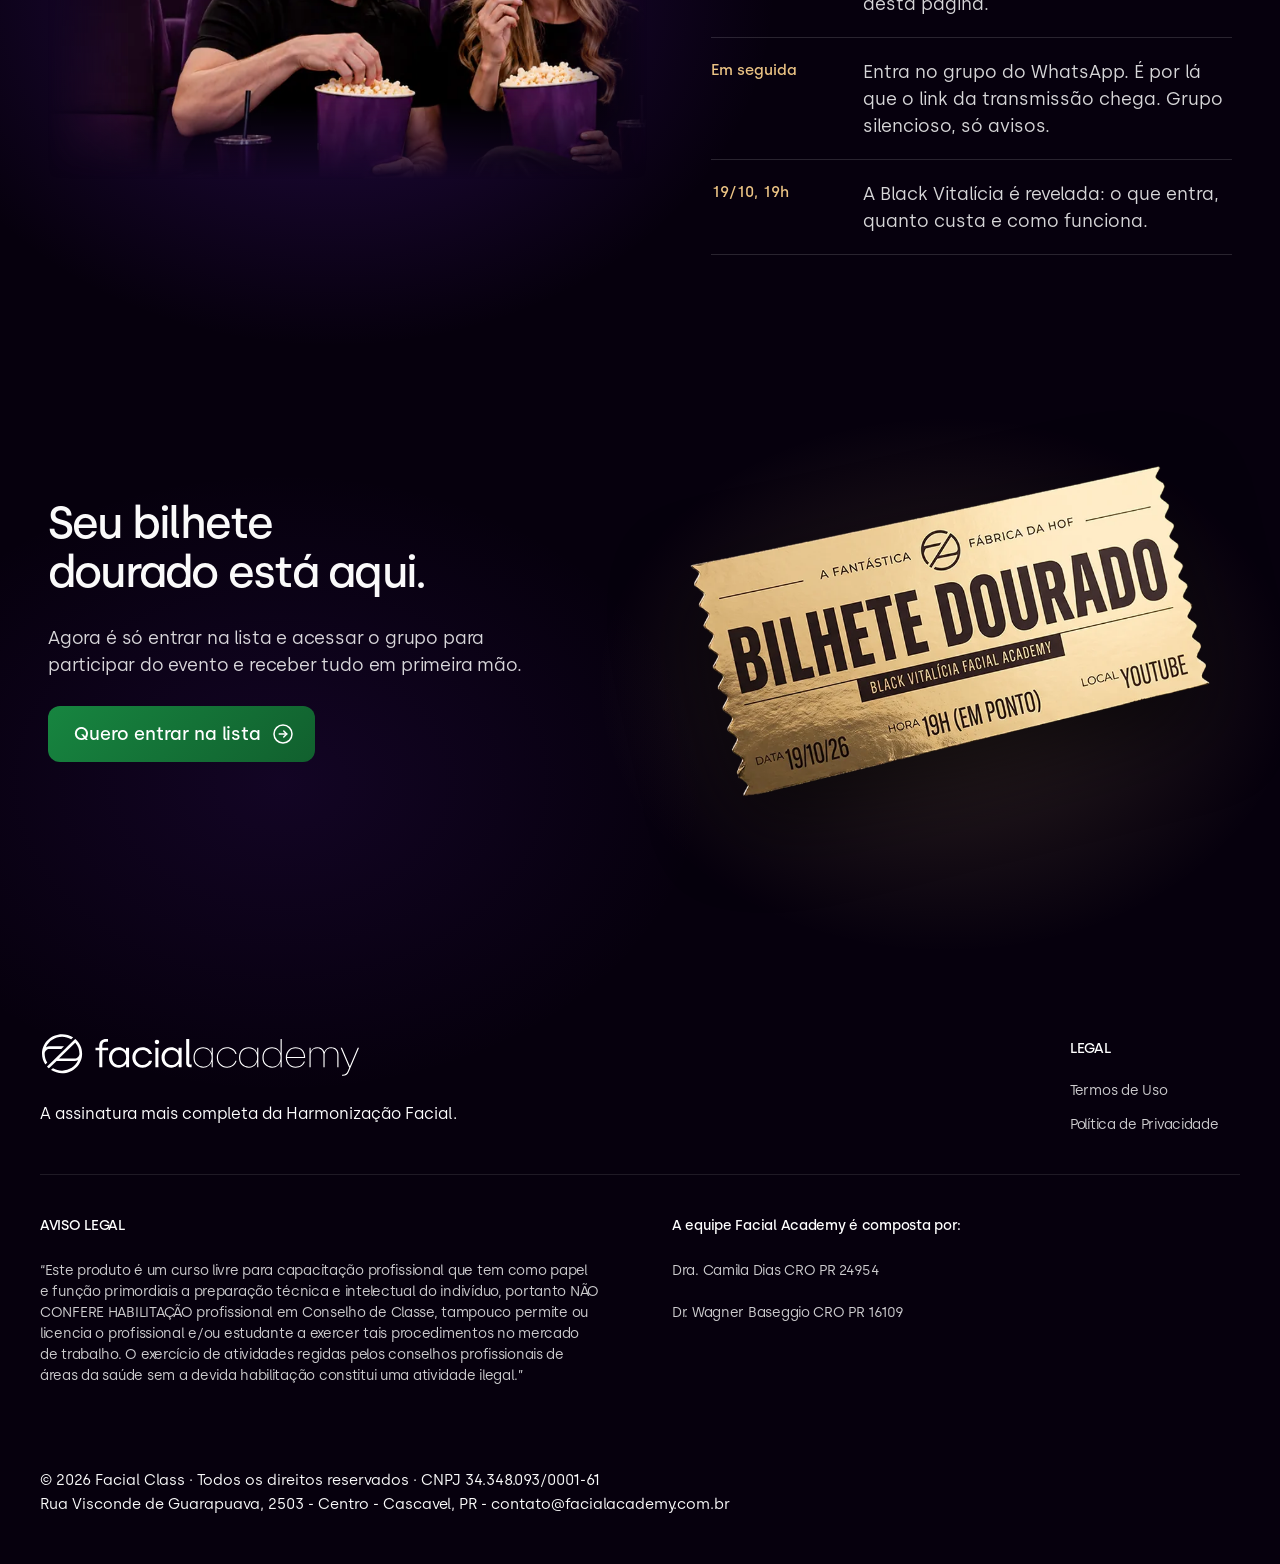
==== commit e66d46eb: "style(design): foto da Camila sem caixa, com bordas em fade e foco nos bilhetes Pedido do Eddie: nad" ====
--- a/index.html
+++ b/index.html
@@ -140,9 +140,9 @@
       <figure class="vital__photo anim" data-anim="up">
         <img src="assets/img/camila-bilhetes-1320.webp"
              srcset="assets/img/camila-bilhetes-720.webp 720w, assets/img/camila-bilhetes-1320.webp 1320w"
-             sizes="(max-width:809px) 92vw, (max-width:1199px) 500px, 660px"
+             sizes="(max-width:1023px) 100vw, 46vw"
              alt="Dra. Camila Dias segurando bilhetes dourados da Fantástica Fábrica da HOF"
-             width="1320" height="842" loading="lazy" decoding="async">
+             width="1320" height="1090" loading="lazy" decoding="async">
       </figure>
 
       <div class="vital__copy">
--- a/assets/css/style.v12.css
+++ b/assets/css/style.v12.css
@@ -332,12 +332,14 @@
 /* =========================================================================
    VITALÍCIA NÃO É FORÇA DE EXPRESSÃO
    Camadas, como na referência do Eddie: a foto da Dra. Camila com os
-   bilhetes fica atrás, entre as duas metades da frase. "Vitalícia não é"
-   passa por cima do canto superior esquerdo dela e "força de expressão."
-   pelo lado direito; o texto corrido vem abaixo, na coluna da direita.
+   bilhetes fica atrás, entre as duas metades da frase. A foto não tem caixa:
+   as bordas se dissolvem no fundo, e a frase cruza só essas bordas, onde o
+   fundo já é escuro. Os bilhetes, no centro, ficam inteiros e sem véu.
    ========================================================================= */
 .vital__inner{
-  --d:112px;                       /* tamanho da frase */
+  /* A frase acompanha a largura (104px em 1440) para "expressão." nunca
+     passar da coluna. */
+  --d:clamp(56px,7.2vw,104px);
   display:grid;
   grid-template-columns:repeat(12,minmax(0,1fr));
   column-gap:24px;
@@ -355,32 +357,26 @@
   line-height:1;
   letter-spacing:-.02em;
   color:var(--white);
-  /* Sombra larga e fraca: só ajuda a leitura onde a frase cruza a foto. */
-  text-shadow:0 2px 28px rgba(6,0,13,.45);
-}
-.vital__display--a{grid-column:1 / span 7;grid-row:1;max-width:3.96em}
-.vital__display--b{grid-column:7 / span 6;grid-row:2}
+  /* Sombra larga e fraca: só ajuda a leitura onde a frase cruza a borda. */
+  text-shadow:0 2px 28px rgba(6,0,13,.5);
+}
+.vital__display--a{grid-column:1 / span 6;grid-row:1;max-width:3.96em}
+/* Começa na coluna 8: cruza só os ~14% finais da foto, já esmaecidos. */
+.vital__display--b{grid-column:8 / span 5;grid-row:2}
 .vital__photo{
   grid-column:3 / span 6;
   grid-row:1 / span 2;
-  position:relative;
-  margin:calc(var(--d) * .6) 0 0;
-  border-radius:20px;
-  overflow:hidden;
-}
-.vital__photo img{width:100%;height:auto;filter:saturate(.9) brightness(.8)}
-/* Escurece só onde a frase passa por cima (esquerda em cima e lado direito):
-   branco sobre os bilhetes amarelos não se lê. */
-.vital__photo::after{
-  content:"";
-  position:absolute;
-  inset:0;
-  background:
-    linear-gradient(to right,rgba(6,0,13,.66),rgba(6,0,13,0) 32%,rgba(6,0,13,0) 44%,rgba(6,0,13,.66) 64%,rgba(6,0,13,.9) 100%),
-    linear-gradient(to bottom,rgba(6,0,13,.42),rgba(6,0,13,0) 30%);
-  pointer-events:none;
-}
-.vital__copy{grid-column:7 / span 5;grid-row:3;position:relative;z-index:1;max-width:540px;margin-top:40px}
+  margin:calc(var(--d) * .55) 0 0;
+}
+.vital__photo img{
+  width:100%;
+  height:auto;
+  -webkit-mask-image:linear-gradient(to right,transparent,#000 16%,#000 78%,transparent),linear-gradient(to bottom,transparent,#000 14%,#000 80%,transparent);
+  -webkit-mask-composite:source-in;
+  mask-image:linear-gradient(to right,transparent,#000 16%,#000 78%,transparent),linear-gradient(to bottom,transparent,#000 14%,#000 80%,transparent);
+  mask-composite:intersect;
+}
+.vital__copy{grid-column:8 / span 5;grid-row:3;position:relative;z-index:1;max-width:540px;margin-top:24px}
 .vital__copy p{
   font-size:18px;
   font-weight:400;
@@ -398,6 +394,23 @@
   color:#fff;
 }
 .vital__copy .vital__payoff + p{margin-top:28px}
+
+/* Abaixo de 1024px: uma coluna, mantendo as camadas. "Vitalícia não é"
+   encosta na borda de cima da foto e "força de expressão." (à direita)
+   cruza a borda de baixo; as duas já esmaecidas. */
+@media (max-width:1023px){
+  .vital__inner{--d:clamp(44px,9vw,80px);grid-template-columns:1fr;padding:72px 40px 88px}
+  .vital__display--a{grid-column:1;grid-row:1;max-width:none}
+  .vital__photo{grid-column:1;grid-row:2;margin:calc(var(--d) * -.35) 0 0;max-width:720px;justify-self:center;width:100%}
+  .vital__display--b{grid-column:1;grid-row:3;margin-top:calc(var(--d) * -1.05);justify-self:end;text-align:right}
+  .vital__copy{grid-column:1;grid-row:4;max-width:560px;margin-top:28px}
+  /* Em uma coluna a frase cruza a borda de baixo: o esmaecimento começa em
+     60% da altura para ela cair sobre fundo escuro, não sobre o bilhete. */
+  .vital__photo img{
+    -webkit-mask-image:linear-gradient(to right,transparent,#000 10%,#000 90%,transparent),linear-gradient(to bottom,transparent,#000 12%,#000 60%,transparent);
+    mask-image:linear-gradient(to right,transparent,#000 10%,#000 90%,transparent),linear-gradient(to bottom,transparent,#000 12%,#000 60%,transparent);
+  }
+}
 
 /* =========================================================================
    A SESSÃO
@@ -796,8 +809,6 @@
   .reasons__num{font-size:80px}
   .reason{font-size:21px}
 
-  .vital__inner{--d:80px;padding:72px 40px 88px}
-  .vital__copy{grid-column:7 / span 6}
 
   /* Duas colunas também no tablet: em uma, o texto acabava na metade da
      tela e sobravam ~480px vazios à direita (monitor vertical de 1080px). */
@@ -870,16 +881,9 @@
   .reasons__num{font-size:64px}
   .reason{font-size:18px;padding:16px 0}
 
-  /* Uma coluna, mantendo as camadas: "Vitalícia não é" encosta no topo da
-     foto e "força de expressão." (à direita) cruza a parte de baixo dela. */
-  .vital__inner{--d:48px;grid-template-columns:1fr;padding:64px 16px 72px}
-  .vital__display--a{grid-column:1;grid-row:1;max-width:none}
-  .vital__photo{grid-column:1;grid-row:2;margin:-12px 0 0;border-radius:16px}
-  .vital__photo::after{
-    background:linear-gradient(to bottom,rgba(6,0,13,.45),rgba(6,0,13,0) 24%,rgba(6,0,13,0) 50%,rgba(6,0,13,.78) 100%);
-  }
-  .vital__display--b{grid-column:1;grid-row:3;margin-top:calc(var(--d) * -1.15);justify-self:end;text-align:right}
-  .vital__copy{grid-column:1;grid-row:4;max-width:none;margin-top:28px}
+  .vital__inner{padding:64px 16px 72px}
+  .vital__photo{margin-left:-16px;margin-right:-16px;width:calc(100% + 32px);max-width:none}
+  .vital__copy{max-width:none}
   .vital__copy p{font-size:16px}
   .vital__copy .vital__payoff{font-size:30px}
 
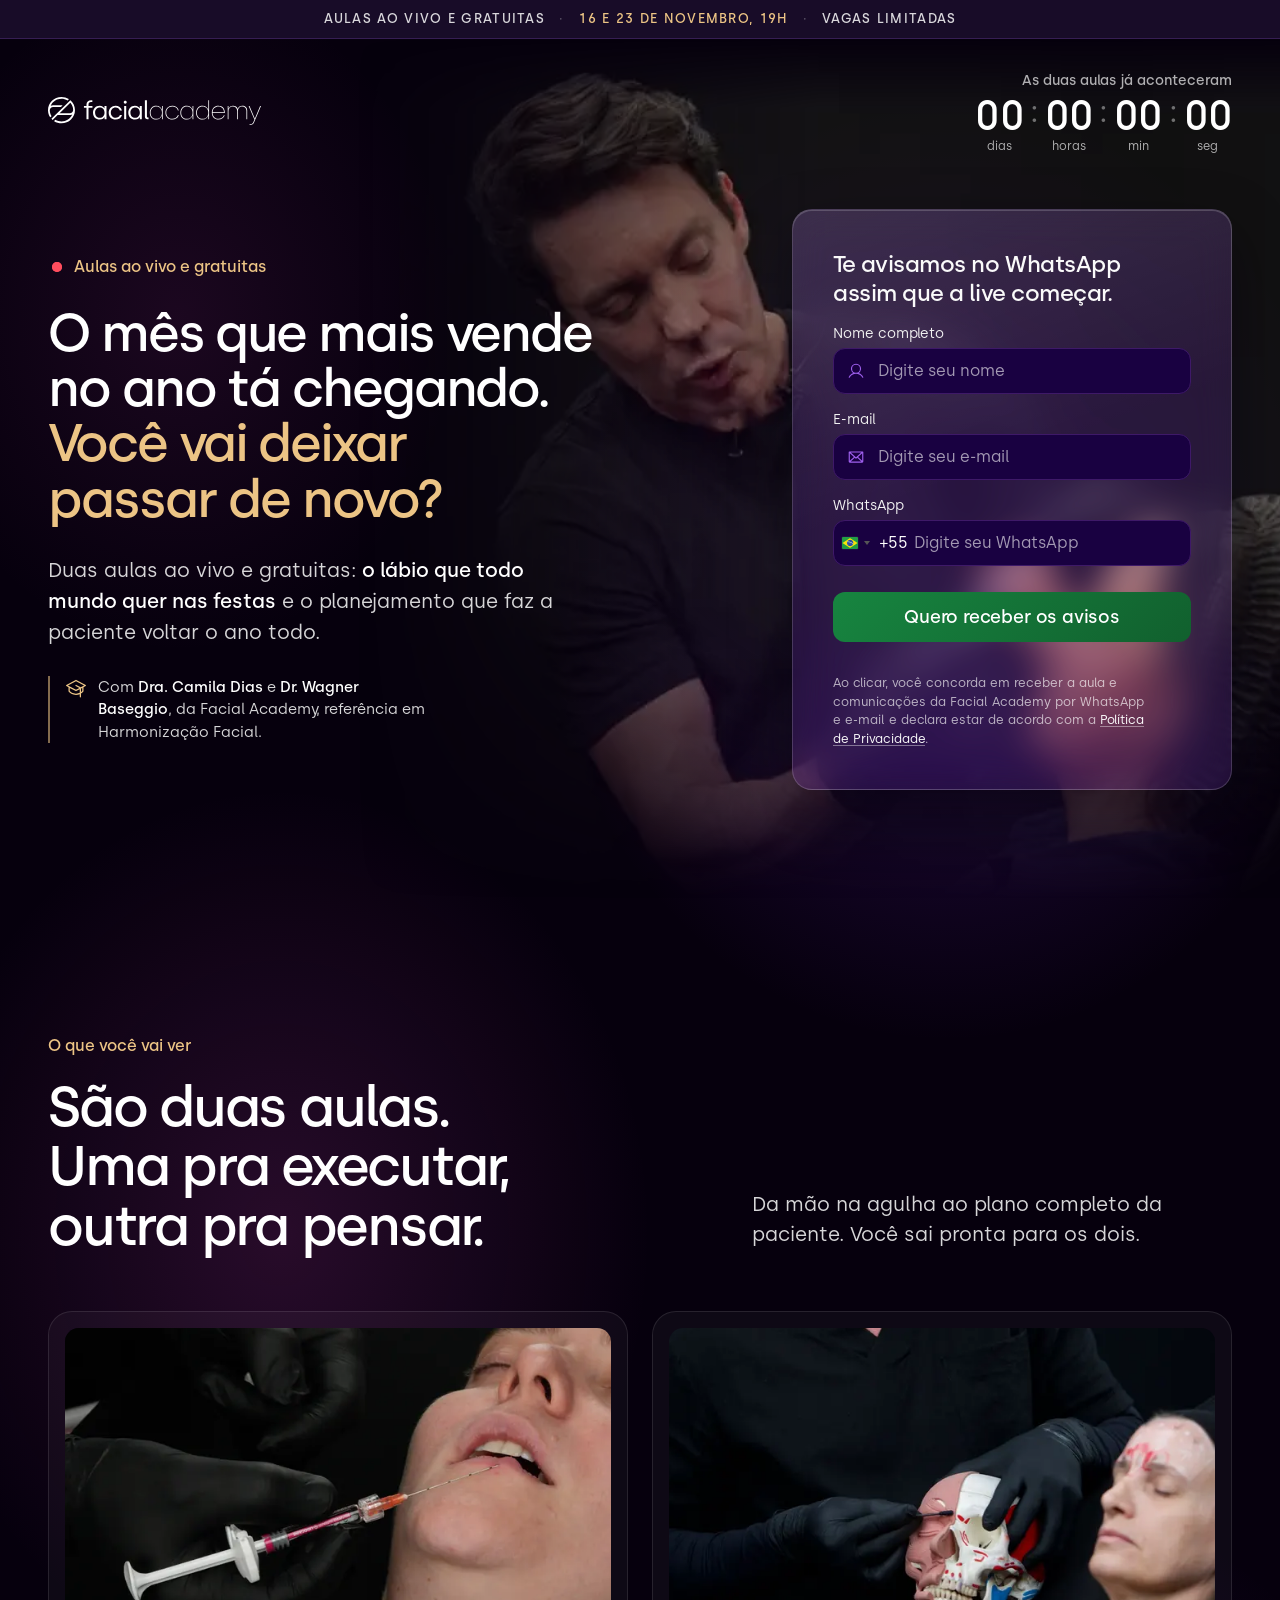
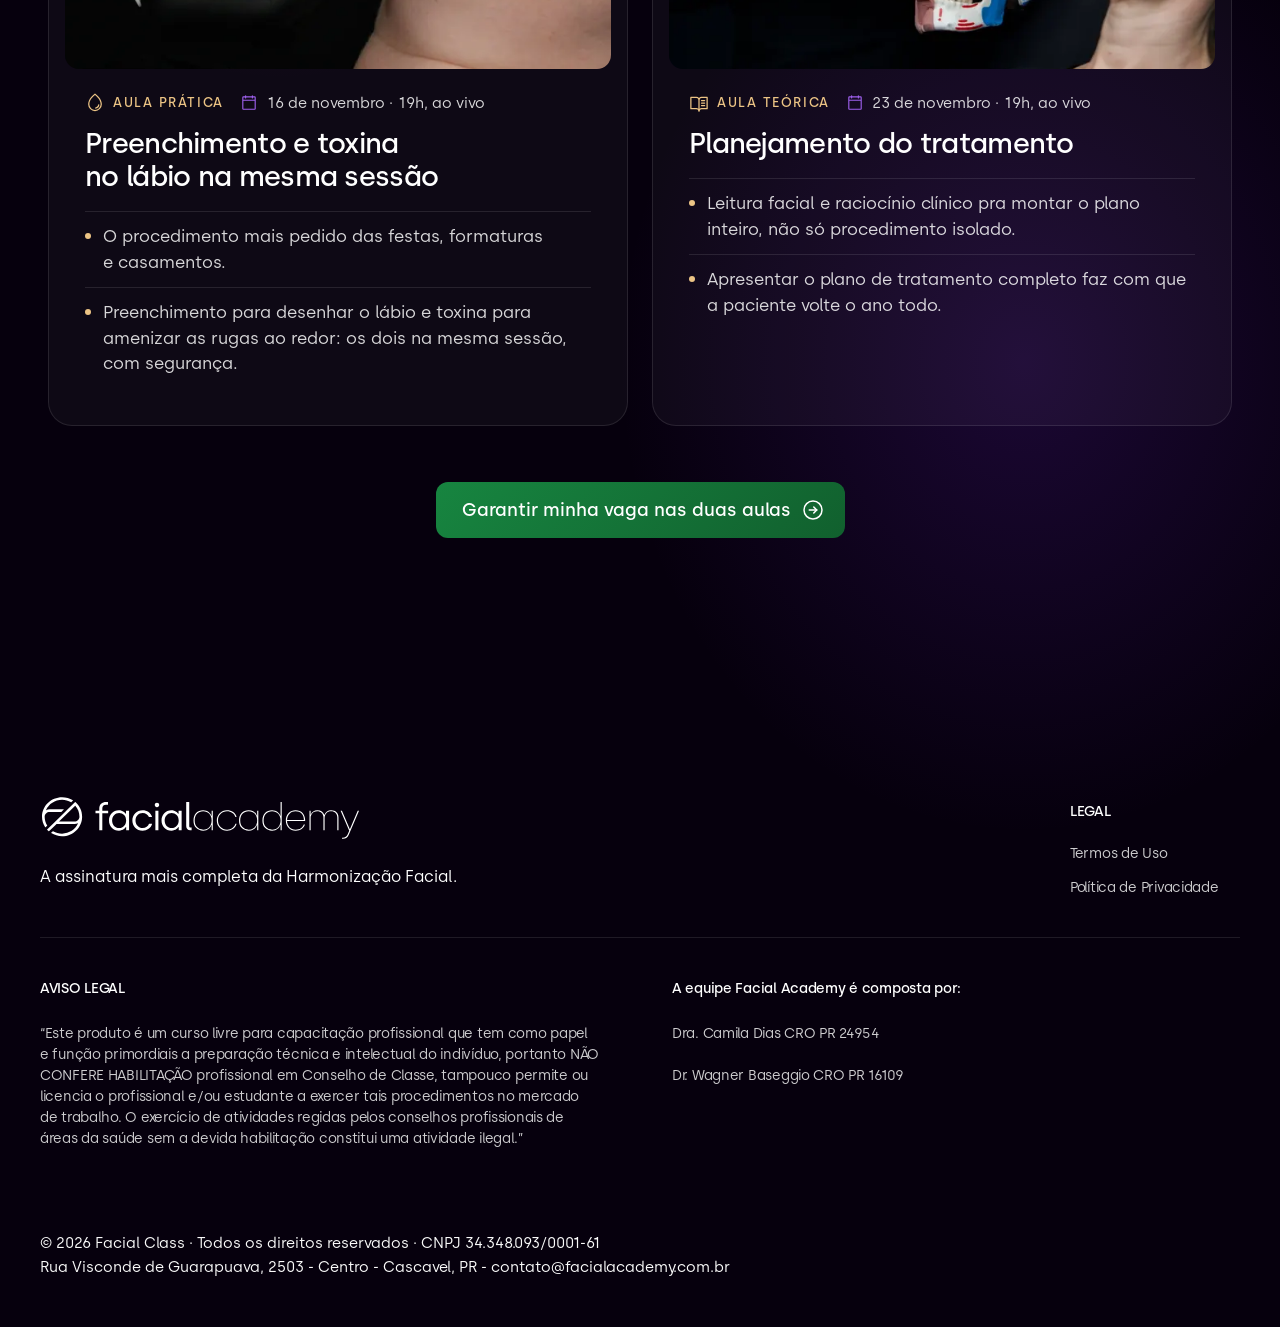
==== commit cf7d3611: "Captura das aulas ao vivo de fim de ano nos três links de captura Página nova (briefing "Página de c" ====
--- a/index.html
+++ b/index.html
@@ -3,75 +3,97 @@
 <head>
 <meta charset="utf-8">
 <meta name="viewport" content="width=device-width, initial-scale=1">
-<title>Black Vitalícia | Facial Academy</title>
-<!-- Preço e condições só são revelados na live: nada disso entra aqui, que é o
-     texto da prévia no Google e no WhatsApp. -->
-<meta name="description" content="A Black Vitalícia da Facial Academy vai ser revelada ao vivo no dia 19 de outubro, às 19h. Entre na lista e receba o link da transmissão pelo WhatsApp.">
-<!-- A logo é o elemento de LCP no celular. O preload vem antes do GTM para
-     que o download comece sem disputar com os scripts de rastreamento.
-     WebP de 256 cores sem perda em 3 larguras (16, 27 e 46 KB). -->
-<link rel="preload" as="image"
-      href="assets/img/fa-bfriday26-320.webp"
-      imagesrcset="assets/img/fa-bfriday26-320.webp 320w, assets/img/fa-bfriday26-480.webp 480w, assets/img/fa-bfriday26-740.webp 740w"
-      imagesizes="(max-width:809px) 160px, (max-width:1199px) 256px, 300px"
-      fetchpriority="high">
+<title>Aulas ao vivo e gratuitas | Facial Academy</title>
+<!-- Captura da campanha das aulas ao vivo de fim de ano (briefing "Página de
+     captura 3"). A mesma página atende /, /v2 e /captura-google (ver
+     _redirects); o caminho segue para o LeadHero no campo URL. -->
+<meta name="robots" content="noindex">
+<meta name="description" content="Duas aulas ao vivo e gratuitas: o lábio que todo mundo quer nas festas e o planejamento que faz a paciente voltar o ano todo.">
+<!-- A primeira tela é o quadro inicial do vídeo (pôster) atrás do texto. -->
+<link rel="preload" as="image" href="/assets/img/live-fundo-poster.webp" fetchpriority="high">
 
 <!-- Google Tag Manager -->
 <script>(function(w,d,s,l,i){w[l]=w[l]||[];w[l].push({'gtm.start':new Date().getTime(),event:'gtm.js'});var f=d.getElementsByTagName(s)[0],j=d.createElement(s);j.async=true;j.src="https://load.tracker.jornada.facialacademy.com.br/3lowpxeupapq.js?"+i;f.parentNode.insertBefore(j,f);})(window,document,'script','dataLayer','ebz98l2r=GBRcNyEoVSQzPVU%2BLScpVgdNU15EQxweTBYAExwEFBESEQUVGBxWEx4dTxIH');</script>
 <!-- End Google Tag Manager -->
 
-<link rel="icon" href="assets/img/logo-facialacademy.svg">
+<link rel="icon" href="/assets/img/logo-facialacademy.svg">
 
 <meta property="og:type" content="website">
-<meta property="og:title" content="Black Vitalícia | Facial Academy">
-<meta property="og:description" content="A Black Vitalícia da Facial Academy vai ser revelada ao vivo no dia 19 de outubro, às 19h. Entre na lista e receba o link da transmissão pelo WhatsApp.">
-
-<!-- O Lighthouse aponta essas duas origens do rastreamento como as que mais
-     atrasam o LCP (548ms e 368ms); a conexão é aberta antes de precisar. -->
+<meta property="og:title" content="Aulas ao vivo e gratuitas | Facial Academy">
+<meta property="og:description" content="Duas aulas ao vivo e gratuitas: o lábio que todo mundo quer nas festas e o planejamento que faz a paciente voltar o ano todo.">
+
 <link rel="preconnect" href="https://tracker.jornada.facialacademy.com.br" crossorigin>
-<!-- O formulário espera a decisão da triagem antes de redirecionar; sem o
-     preconnect, o handshake TLS acontece só no clique e entra nessa espera. -->
 <link rel="preconnect" href="https://ilzpqehbbxvmogorpfma.supabase.co" crossorigin>
 <link rel="preconnect" href="https://capi-automation.s3.us-east-2.amazonaws.com" crossorigin>
 
-<link rel="preload" as="font" type="font/woff2" href="assets/fonts/SilkaMedium.woff2" crossorigin>
-<link rel="preload" as="font" type="font/woff2" href="assets/fonts/SilkaRegular.woff2" crossorigin>
-<link rel="stylesheet" href="assets/css/style.v12.css">
+<link rel="preload" as="font" type="font/woff2" href="/assets/fonts/SilkaMedium.woff2" crossorigin>
+<link rel="preload" as="font" type="font/woff2" href="/assets/fonts/SilkaRegular.woff2" crossorigin>
+<link rel="stylesheet" href="/assets/css/style-aulas.v1.css">
 </head>
 <body>
 <script>document.body.classList.add("js");</script>
 
+<p class="tarja">Aulas ao vivo e gratuitas <span class="tarja__sep" aria-hidden="true">·</span> <strong>16 e 23 de novembro, 19h</strong> <span class="tarja__sep" aria-hidden="true">·</span> Vagas limitadas</p>
+
 <main>
 
-  <!-- ============ HERO ============ -->
+  <!-- ============ HERO ============
+       No alto, a marca e o cronômetro; embaixo, título e texto à esquerda e
+       o formulário à direita. Ao fundo, o vídeo da live (três trechos das
+       lives do Dr. Wagner, sem som), apagado do lado do texto e no pé. -->
   <section id="hero-section" class="hero">
-    <div class="hero__bg"><img src="assets/img/hero-bg.webp" alt="" aria-hidden="true"></div>
-
-    <div class="hero__inner">
-      <div class="hero__col">
-        <div class="hero__logo anim" data-anim="up" data-delay="0">
-          <img src="assets/img/fa-bfriday26-740.webp"
-               srcset="assets/img/fa-bfriday26-320.webp 320w, assets/img/fa-bfriday26-480.webp 480w, assets/img/fa-bfriday26-740.webp 740w"
-               sizes="(max-width:809px) 160px, (max-width:1199px) 256px, 300px"
-               alt="Facial Academy Black Vitalícia" width="300" height="176"
-               fetchpriority="high" decoding="async">
-        </div>
-
-        <p class="hero__date anim" data-anim="up" data-delay="80">A Fantástica Fábrica da HOF · <strong>19 de outubro, às 19h</strong></p>
-
-        <h1 class="hero__title anim" data-anim="up" data-delay="160">Uma vez por ano.</h1>
-
-        <p class="hero__lead anim" data-anim="up" data-delay="240">A <strong>Black Vitalícia da Facial Academy</strong> é revelada ao vivo no YouTube: o que entra, quanto custa e como funciona.</p>
-      </div>
-
-      <div class="hero__card anim" id="cadastro" data-anim="up" data-delay="200">
-        <h2 class="card__title">Entre na lista</h2>
-
-        <form class="fa-form" id="fa-form" novalidate>
+    <div class="hero__fundo" aria-hidden="true">
+      <video id="video-fundo" autoplay muted loop playsinline preload="auto"
+             poster="/assets/img/live-fundo-poster.webp"
+             disablepictureinpicture disableremoteplayback tabindex="-1" width="960" height="800">
+        <source src="/assets/video/live-fundo.mp4" type="video/mp4">
+      </video>
+      <!-- Movimento reduzido: o vídeo nem começa, fica o pôster. -->
+      <script>if(window.matchMedia&&matchMedia('(prefers-reduced-motion: reduce)').matches){var v=document.getElementById('video-fundo');v.removeAttribute('autoplay');v.pause()}</script>
+    </div>
+    <div class="hero__luz" aria-hidden="true"></div>
+
+    <div class="hero__top">
+      <div class="hero__logo anim" data-delay="0">
+        <img src="/assets/img/logo-facialacademy.svg" alt="Facial Academy" width="215" height="32" decoding="async">
+      </div>
+
+      <div class="timer anim" data-delay="80">
+        <p class="timer__label" id="timer-label">A primeira aula começa em</p>
+        <p class="timer__clock" role="timer" aria-labelledby="timer-label">
+          <span class="timer__unit"><span class="timer__num" data-cron="d">--</span><span class="timer__cap">dias</span></span><span class="timer__sep" aria-hidden="true">:</span><span class="timer__unit"><span class="timer__num" data-cron="h">--</span><span class="timer__cap">horas</span></span><span class="timer__sep" aria-hidden="true">:</span><span class="timer__unit"><span class="timer__num" data-cron="m">--</span><span class="timer__cap">min</span></span><span class="timer__sep" aria-hidden="true">:</span><span class="timer__unit"><span class="timer__num" data-cron="s">--</span><span class="timer__cap">seg</span></span>
+        </p>
+      </div>
+      <!-- Roda aqui, e não no main, para o primeiro quadro já sair com o
+           tempo certo (o main é defer). 19h de Brasília = 22h UTC; o Brasil
+           não tem horário de verão desde 2019. Conta até a próxima aula; nas
+           duas horas de cada aula, avisa que está ao vivo. Cada dígito é um
+           <span>; o que muda entra rolando de baixo (sem movimento reduzido). -->
+      <script>(function(){var T=[Date.UTC(2026,10,16,22,0,0),Date.UTC(2026,10,23,22,0,0)],L=['A primeira aula começa em','A segunda aula começa em'],AO=72e5,d=document,lab=d.getElementById('timer-label'),rm=window.matchMedia&&matchMedia('(prefers-reduced-motion: reduce)').matches,E={},V={};['d','h','m','s'].forEach(function(k){E[k]=d.querySelector('[data-cron="'+k+'"]')});function p(n){return n<10?'0'+n:''+n}function poe(k,v){var e=E[k],o=V[k]||'',i,x;if(o.length!==v.length){e.textContent='';for(i=0;i<v.length;i++){x=d.createElement('span');x.className='timer__d';x.textContent=v[i];e.appendChild(x)}}else{for(i=0;i<v.length;i++){if(o[i]!==v[i]){x=e.children[i];x.textContent=v[i];if(!rm&&x.animate)x.animate([{transform:'translateY(100%)'},{transform:'none'}],{duration:450,easing:'cubic-bezier(.22,1,.36,1)'})}}}V[k]=v}function t(){var n=Date.now(),i,r=0,txt='As duas aulas já aconteceram';for(i=0;i<T.length;i++){if(n<T[i]){r=Math.floor((T[i]-n)/1000);txt=L[i];break}if(n<T[i]+AO){txt='A aula está ao vivo agora';break}}if(lab.textContent!==txt)lab.textContent=txt;poe('d',p(Math.floor(r/86400)));poe('h',p(Math.floor(r%86400/3600)));poe('m',p(Math.floor(r%3600/60)));poe('s',p(r%60));setTimeout(t,1000-Date.now()%1000)}t()})();</script>
+    </div>
+
+    <div class="hero__text">
+      <p class="eyebrow anim" data-delay="120"><span class="aovivo" aria-hidden="true"></span><span>Aulas ao vivo e gratuitas</span></p>
+
+      <h1 class="hero__title"><span class="w" style="--w:0">O</span> <span class="w" style="--w:1">mês</span> <span class="w" style="--w:2">que</span> <span class="w" style="--w:3">mais</span> <span class="w" style="--w:4">vende</span> <span class="w" style="--w:5">no</span> <span class="w" style="--w:6">ano</span> <span class="w" style="--w:7">tá</span> <span class="w" style="--w:8">chegando.</span> <em class="w" style="--w:9">Você vai deixar passar de novo?</em></h1>
+
+      <p class="hero__lead anim" data-delay="160">Duas aulas ao vivo e gratuitas: <strong>o lábio que todo mundo quer nas festas</strong> e o planejamento que faz a paciente voltar o ano todo.</p>
+
+      <p class="hero__note anim" data-delay="240"><svg class="i" viewBox="0 0 256 256" fill="currentColor" aria-hidden="true" focusable="false"><path d="M251.76,88.94l-120-64a8,8,0,0,0-7.52,0l-120,64a8,8,0,0,0,0,14.12L32,117.87v48.42a15.91,15.91,0,0,0,4.06,10.65C49.16,191.53,78.51,216,128,216a130,130,0,0,0,48-8.76V240a8,8,0,0,0,16,0V199.51a115.63,115.63,0,0,0,27.94-22.57A15.91,15.91,0,0,0,224,166.29V117.87l27.76-14.81a8,8,0,0,0,0-14.12ZM128,200c-43.27,0-68.72-21.14-80-33.71V126.4l76.24,40.66a8,8,0,0,0,7.52,0L176,143.47v46.34C163.4,195.69,147.52,200,128,200Zm80-33.75a97.83,97.83,0,0,1-16,14.25V134.93l16-8.53ZM188,118.94l-.22-.13-56-29.87a8,8,0,0,0-7.52,14.12L171,128l-43,22.93L25,96,128,41.07,231,96Z"/></svg><span>Com <strong>Dra. Camila Dias</strong> e <strong>Dr. Wagner Baseggio</strong>, da Facial Academy, referência em Harmonização Facial.</span></p>
+    </div>
+
+    <!-- A vaga segura a altura do card enquanto ele está no pop-up. -->
+    <div class="hero__slot">
+      <div class="hero__card anim" id="cadastro" data-delay="120">
+        <h2 class="card__title" id="card-titulo">Te avisamos no WhatsApp assim que a live começar.</h2>
+
+        <!-- O id não pode ser fa-form: a tag 268 do GTM assume o formulário
+             com esse id na raiz e mandaria para o /obrigado antigo. -->
+        <form class="fa-form" id="aula-form" novalidate>
           <div class="fa-field">
             <label for="fa-name">Nome completo</label>
             <div class="fa-control">
-              <span class="fa-icon"><svg viewBox="0 0 256 256" width="18" height="18" fill="var(--purple)"><path d="M230.92,212c-15.23-26.33-38.7-45.21-66.09-54.16a72,72,0,1,0-73.66,0C63.78,166.78,40.31,185.66,25.08,212a8,8,0,1,0,13.85,8c18.84-32.56,52.14-52,89.07-52s70.23,19.44,89.07,52a8,8,0,1,0,13.85-8ZM72,96a56,56,0,1,1,56,56A56.06,56.06,0,0,1,72,96Z"/></svg></span>
+              <span class="fa-icon"><svg viewBox="0 0 256 256" width="18" height="18" fill="var(--purple)" aria-hidden="true" focusable="false"><path d="M230.92,212c-15.23-26.33-38.7-45.21-66.09-54.16a72,72,0,1,0-73.66,0C63.78,166.78,40.31,185.66,25.08,212a8,8,0,1,0,13.85,8c18.84-32.56,52.14-52,89.07-52s70.23,19.44,89.07,52a8,8,0,1,0,13.85-8ZM72,96a56,56,0,1,1,56,56A56.06,56.06,0,0,1,72,96Z"/></svg></span>
               <input type="text" id="fa-name" name="name" class="fa-input" placeholder="Digite seu nome" autocomplete="name">
             </div>
           </div>
@@ -79,7 +101,7 @@
           <div class="fa-field">
             <label for="fa-email">E-mail</label>
             <div class="fa-control">
-              <span class="fa-icon"><svg viewBox="0 0 256 256" width="18" height="18" fill="var(--purple)"><path d="M224,48H32a8,8,0,0,0-8,8V192a16,16,0,0,0,16,16H216a16,16,0,0,0,16-16V56A8,8,0,0,0,224,48Zm-96,85.15L52.57,64H203.43ZM98.71,128,40,181.81V74.19Zm11.84,10.85,12,11.05a8,8,0,0,0,10.82,0l12-11.05,58,53.15H52.57ZM157.29,128,216,74.18V181.82Z"/></svg></span>
+              <span class="fa-icon"><svg viewBox="0 0 256 256" width="18" height="18" fill="var(--purple)" aria-hidden="true" focusable="false"><path d="M224,48H32a8,8,0,0,0-8,8V192a16,16,0,0,0,16,16H216a16,16,0,0,0,16-16V56A8,8,0,0,0,224,48Zm-96,85.15L52.57,64H203.43ZM98.71,128,40,181.81V74.19Zm11.84,10.85,12,11.05a8,8,0,0,0,10.82,0l12-11.05,58,53.15H52.57ZM157.29,128,216,74.18V181.82Z"/></svg></span>
               <input type="email" id="fa-email" name="email" class="fa-input" placeholder="Digite seu e-mail" autocomplete="email">
             </div>
           </div>
@@ -91,114 +113,71 @@
             </div>
           </div>
 
-          <button type="submit" class="fa-submit">Quero entrar na lista</button>
+          <button type="submit" class="fa-submit">Quero receber os avisos</button>
           <p class="fa-message" role="status" aria-live="polite"></p>
         </form>
 
-        <p class="card__next">Depois do cadastro, você entra no grupo do WhatsApp onde o link da live é enviado. Grupo silencioso, só avisos.</p>
-      </div>
-
-      <!-- Professores no tema da Fantástica Fábrica da HOF (recorte com fundo
-           transparente). A posição muda por largura de tela, no CSS. -->
-      <figure class="hero__people anim" data-anim="up" data-delay="240">
-        <img src="assets/img/professores-798.webp"
-             srcset="assets/img/professores-480.webp 399w, assets/img/professores-798.webp 664w"
-             sizes="(max-width:809px) 92vw, (max-width:1359px) 440px, 540px"
-             alt="Dra. Camila Dias e Dr. Wagner Baseggio de cartola, no tema da Fantástica Fábrica da HOF"
-             width="664" height="798" decoding="async">
-      </figure>
+        <p class="fa-legal">Ao clicar, você concorda em receber a aula e comunicações da Facial Academy por WhatsApp e e-mail e declara estar de acordo com a <a href="https://drive.google.com/file/d/1rzcGgiab3WB3KwzvUau7W_KnmO5_egRC/view" target="_blank" rel="noopener">Política de Privacidade</a>.</p>
+      </div>
     </div>
   </section>
 
-  <!-- ============ UMA VEZ POR ANO ============ -->
-  <!-- "12 meses" aparece uma vez só, grande; o que muda (as três frases) é o
-       que ganha destaque. -->
-  <section class="reasons" id="uma-vez-por-ano">
-    <div class="reasons__head">
-      <h2 class="reasons__title anim-words">Black Friday acontece uma vez por ano.</h2>
-      <p class="reasons__sub anim" data-anim="up">E esperar a próxima significa:</p>
-    </div>
-
-    <div class="reasons__body">
-      <p class="reasons__num anim" data-anim="up">12 meses</p>
-      <ul class="reasons__list" role="list">
-        <li class="reason anim" data-anim="up">atendendo do mesmo jeito.</li>
-        <li class="reason anim" data-anim="up">adiando o procedimento que você ainda não faz com segurança.</li>
-        <li class="reason anim" data-anim="up">com o orçamento que não fecha.</li>
-      </ul>
-    </div>
-  </section>
-
-  <!-- ============ VITALÍCIA NÃO É FORÇA DE EXPRESSÃO ============ -->
-  <!-- Camadas: a foto da Dra. Camila com os bilhetes fica atrás da frase,
-       entre as duas metades (referência enviada pelo Eddie). -->
-  <section id="metodo" class="vital">
-    <div class="vital__inner">
-      <p class="vital__display vital__display--a anim-words">Vitalícia não é</p>
-      <p class="vital__display vital__display--b anim-words">força de expressão.</p>
-
-      <figure class="vital__photo anim" data-anim="up">
-        <img src="assets/img/camila-bilhetes-1320.webp"
-             srcset="assets/img/camila-bilhetes-720.webp 720w, assets/img/camila-bilhetes-1320.webp 1320w"
-             sizes="(max-width:1023px) 100vw, 46vw"
-             alt="Dra. Camila Dias segurando bilhetes dourados da Fantástica Fábrica da HOF"
-             width="1320" height="1090" loading="lazy" decoding="async">
-      </figure>
-
-      <div class="vital__copy">
-        <p class="anim-words">Na harmonização facial, quase nada é pra sempre. Toxina tem prazo. Preenchimento é reabsorvido. O resultado que você entrega hoje, um dia vai embora.</p>
-        <p class="vital__payoff anim-words">O que você aprende, não.</p>
-        <p class="anim-words">Vitalícia quer dizer que a Facial Academy continua ali: na véspera de um atendimento, quando você precisa revisar, e daqui a alguns anos, quando o mercado tiver mudado.</p>
-      </div>
-    </div>
-  </section>
-
-  <!-- ============ A SESSÃO ============ -->
-  <section class="session" id="como-funciona">
-    <figure class="session__photo anim" data-anim="up">
-      <img src="assets/img/cinema-1200.webp"
-           srcset="assets/img/cinema-720.webp 720w, assets/img/cinema-1200.webp 1200w"
-           sizes="(max-width:809px) 100vw, (max-width:1199px) 760px, 640px"
-           alt="Dra. Camila Dias e Dr. Wagner Baseggio com pipoca numa sala de cinema"
-           width="1200" height="774" loading="lazy" decoding="async">
-    </figure>
-
-    <div class="session__text">
-      <p class="eyebrow anim" data-anim="up">A sessão</p>
-      <h2 class="session__title anim-words">Segunda, 19 de outubro, às 19h em ponto, ao vivo no YouTube.</h2>
-
-      <ol class="steps" role="list">
-        <li class="step anim" data-anim="up"><span class="step__when">Agora</span><p>Você entra na lista pelo formulário desta página.</p></li>
-        <li class="step anim" data-anim="up"><span class="step__when">Em seguida</span><p>Entra no grupo do WhatsApp. É por lá que o link da transmissão chega. Grupo silencioso, só avisos.</p></li>
-        <li class="step anim" data-anim="up"><span class="step__when">19/10, 19h</span><p>A Black Vitalícia é revelada: o que entra, quanto custa e como funciona.</p></li>
-      </ol>
-    </div>
-  </section>
-
-  <!-- ============ BILHETE DOURADO (fechamento) ============ -->
-  <!-- O bilhete é recortado (PNG transparente em WebP), sem o veludo da foto:
-       não sobra caixa cinza em volta. -->
-  <section class="closing" id="bilhete">
-    <div class="closing__text">
-      <h2 class="closing__title anim-words">Seu bilhete dourado está aqui.</h2>
-
-      <div class="closing__copy">
-        <p class="anim-words">Agora é só entrar na lista e acessar o grupo para participar do evento e receber tudo em primeira mão.</p>
-      </div>
-
-      <a class="btn anim" data-anim="up" href="#cadastro">
-        <span class="btn__label">Quero entrar na lista</span>
-        <span class="btn__icon"><svg class="ico ico--arrow" width="24" height="24" style="--ico-op:0;--ico-color:currentColor;--ico-sw:1.5" display="block" role="presentation" viewBox="0 0 24 24" xmlns="http://www.w3.org/2000/svg"><path d="M 0 9 C 0 4.029 4.029 0 9 0 C 13.971 0 18 4.029 18 9 C 18 13.971 13.971 18 9 18 C 4.029 18 0 13.971 0 9 Z" fill-opacity="var(--ico-op, 0)" fill="var(--ico-color, rgb(0, 0, 0))" height="18px" id="uu_1WsBKD" transform="translate(3 3)" width="18px"/><path d="M 0 9 C 0 4.029 4.029 0 9 0 C 13.971 0 18 4.029 18 9 C 18 13.971 13.971 18 9 18 C 4.029 18 0 13.971 0 9 Z" fill="transparent" height="18px" id="RTBQYONr5" stroke-dasharray="" stroke-linecap="round" stroke-linejoin="round" stroke-width="var(--ico-sw, 1.5)" stroke="var(--ico-color, rgb(0, 0, 0))" transform="translate(3 3)" width="18px"/><path d="M 0 0 L 7.5 0" fill="transparent" height="1px" id="NNVWdHWHP" stroke-dasharray="" stroke-linecap="round" stroke-linejoin="round" stroke-width="var(--ico-sw, 1.5)" stroke="var(--ico-color, rgb(0, 0, 0))" transform="translate(8.25 12)" width="7.5px"/><path d="M 0 0 L 3 3 L 0 6" fill="transparent" height="6px" id="mMIXDa1F_" stroke-dasharray="" stroke-linecap="round" stroke-linejoin="round" stroke-width="var(--ico-sw, 1.5)" stroke="var(--ico-color, rgb(0, 0, 0))" transform="translate(12.75 9)" width="3px"/></svg></span>
-      </a>
-    </div>
-
-    <figure class="closing__ticket">
-      <img src="assets/img/bilhete-recorte-860.webp"
-           srcset="assets/img/bilhete-recorte-480.webp 480w, assets/img/bilhete-recorte-860.webp 860w"
-           sizes="(max-width:809px) 92vw, 520px"
-           alt="Bilhete dourado da Fantástica Fábrica da HOF: Black Vitalícia Facial Academy, 19/10/26, 19h em ponto, no YouTube"
-           width="860" height="561" loading="lazy" decoding="async">
-    </figure>
+  <!-- ============ AS DUAS AULAS ============ -->
+  <section class="aulas" id="aulas">
+    <div class="aulas__head">
+      <p class="eyebrow anim">O que você vai ver</p>
+      <h2 class="aulas__title" data-palavras><span class="w" style="--w:0">São</span> <span class="w" style="--w:1">duas</span> <span class="w" style="--w:2">aulas.</span> <span class="w" style="--w:3">Uma</span> <span class="w" style="--w:4">pra</span> <span class="w" style="--w:5">executar,</span> <span class="w" style="--w:6">outra</span> <span class="w" style="--w:7">pra</span> <span class="w" style="--w:8">pensar.</span></h2>
+      <p class="aulas__lead anim">Da mão na agulha ao plano completo da paciente. Você sai pronta para os dois.</p>
+    </div>
+
+    <div class="aulas__grid">
+      <article class="aula anim" style="--n:0">
+        <figure class="aula__foto">
+          <img src="/assets/img/aula-labio-1200.webp"
+               srcset="/assets/img/aula-labio-720.webp 720w, /assets/img/aula-labio-1200.webp 1200w"
+               sizes="(max-width:959px) calc(100vw - 52px), 46vw"
+               alt="Mão enluvada aplicando preenchimento no canto do lábio de uma paciente, durante uma live"
+               width="1200" height="750" loading="lazy" decoding="async">
+        </figure>
+        <div class="aula__body">
+          <p class="aula__meta">
+            <span class="aula__tipo"><svg class="i" viewBox="0 0 256 256" fill="currentColor" aria-hidden="true" focusable="false"><path d="M174,47.75a254.19,254.19,0,0,0-41.45-38.3,8,8,0,0,0-9.18,0A254.19,254.19,0,0,0,82,47.75C54.51,79.32,40,112.6,40,144a88,88,0,0,0,176,0C216,112.6,201.49,79.32,174,47.75ZM128,216a72.08,72.08,0,0,1-72-72c0-57.23,55.47-105,72-118,16.53,13,72,60.75,72,118A72.08,72.08,0,0,1,128,216Zm55.89-62.66a57.6,57.6,0,0,1-46.56,46.55A8.75,8.75,0,0,1,136,200a8,8,0,0,1-1.32-15.89c16.57-2.79,30.63-16.85,33.44-33.45a8,8,0,0,1,15.78,2.68Z"/></svg>Aula prática</span>
+            <span class="aula__quando"><svg class="i" viewBox="0 0 256 256" fill="currentColor" aria-hidden="true" focusable="false"><path d="M208,32H184V24a8,8,0,0,0-16,0v8H88V24a8,8,0,0,0-16,0v8H48A16,16,0,0,0,32,48V208a16,16,0,0,0,16,16H208a16,16,0,0,0,16-16V48A16,16,0,0,0,208,32ZM72,48v8a8,8,0,0,0,16,0V48h80v8a8,8,0,0,0,16,0V48h24V80H48V48ZM208,208H48V96H208V208Z"/></svg>16 de novembro · 19h, ao vivo</span>
+          </p>
+          <h3 class="aula__title">Preenchimento e toxina no lábio na mesma sessão</h3>
+          <ul class="aula__lista" role="list">
+            <li>O procedimento mais pedido das festas, formaturas e casamentos.</li>
+            <li>Preenchimento para desenhar o lábio e toxina para amenizar as rugas ao redor: os dois na mesma sessão, com segurança.</li>
+          </ul>
+        </div>
+      </article>
+
+      <article class="aula anim" style="--n:1">
+        <figure class="aula__foto">
+          <img src="/assets/img/aula-planejamento-1200.webp"
+               srcset="/assets/img/aula-planejamento-720.webp 720w, /assets/img/aula-planejamento-1200.webp 1200w"
+               sizes="(max-width:959px) calc(100vw - 52px), 46vw"
+               alt="Dr. Wagner Baseggio com um crânio de anatomia ao lado do rosto marcado de uma paciente, durante uma live"
+               width="1200" height="750" loading="lazy" decoding="async">
+        </figure>
+        <div class="aula__body">
+          <p class="aula__meta">
+            <span class="aula__tipo"><svg class="i" viewBox="0 0 256 256" fill="currentColor" aria-hidden="true" focusable="false"><path d="M232,48H160a40,40,0,0,0-32,16A40,40,0,0,0,96,48H24a8,8,0,0,0-8,8V200a8,8,0,0,0,8,8H96a24,24,0,0,1,24,24,8,8,0,0,0,16,0,24,24,0,0,1,24-24h72a8,8,0,0,0,8-8V56A8,8,0,0,0,232,48ZM96,192H32V64H96a24,24,0,0,1,24,24V200A39.81,39.81,0,0,0,96,192Zm128,0H160a39.81,39.81,0,0,0-24,8V88a24,24,0,0,1,24-24h64ZM160,88h40a8,8,0,0,1,0,16H160a8,8,0,0,1,0-16Zm48,40a8,8,0,0,1-8,8H160a8,8,0,0,1,0-16h40A8,8,0,0,1,208,128Zm0,32a8,8,0,0,1-8,8H160a8,8,0,0,1,0-16h40A8,8,0,0,1,208,160Z"/></svg>Aula teórica</span>
+            <span class="aula__quando"><svg class="i" viewBox="0 0 256 256" fill="currentColor" aria-hidden="true" focusable="false"><path d="M208,32H184V24a8,8,0,0,0-16,0v8H88V24a8,8,0,0,0-16,0v8H48A16,16,0,0,0,32,48V208a16,16,0,0,0,16,16H208a16,16,0,0,0,16-16V48A16,16,0,0,0,208,32ZM72,48v8a8,8,0,0,0,16,0V48h80v8a8,8,0,0,0,16,0V48h24V80H48V48ZM208,208H48V96H208V208Z"/></svg>23 de novembro · 19h, ao vivo</span>
+          </p>
+          <h3 class="aula__title">Planejamento do tratamento</h3>
+          <ul class="aula__lista" role="list">
+            <li>Leitura facial e raciocínio clínico pra montar o plano inteiro, não só procedimento isolado.</li>
+            <li>Apresentar o plano de tratamento completo faz com que a paciente volte o ano todo.</li>
+          </ul>
+        </div>
+      </article>
+    </div>
+
+    <a class="btn anim" href="#cadastro" data-abre-cadastro>
+      <span class="btn__label">Garantir minha vaga nas duas aulas</span>
+      <span class="btn__icon"><svg class="ico ico--arrow" width="24" height="24" style="--ico-op:0;--ico-color:currentColor;--ico-sw:1.5" display="block" aria-hidden="true" focusable="false" viewBox="0 0 24 24" xmlns="http://www.w3.org/2000/svg"><path d="M 0 9 C 0 4.029 4.029 0 9 0 C 13.971 0 18 4.029 18 9 C 18 13.971 13.971 18 9 18 C 4.029 18 0 13.971 0 9 Z" fill="transparent" stroke-linecap="round" stroke-linejoin="round" stroke-width="var(--ico-sw, 1.5)" stroke="var(--ico-color, rgb(0, 0, 0))" transform="translate(3 3)"/><path d="M 0 0 L 7.5 0" fill="transparent" stroke-linecap="round" stroke-linejoin="round" stroke-width="var(--ico-sw, 1.5)" stroke="var(--ico-color, rgb(0, 0, 0))" transform="translate(8.25 12)"/><path d="M 0 0 L 3 3 L 0 6" fill="transparent" stroke-linecap="round" stroke-linejoin="round" stroke-width="var(--ico-sw, 1.5)" stroke="var(--ico-color, rgb(0, 0, 0))" transform="translate(12.75 9)"/></svg></span>
+    </a>
   </section>
 
 </main>
@@ -209,7 +188,7 @@
 
     <div class="footer__top">
       <div class="footer__brand">
-        <img class="footer__logo" src="assets/img/logo-facialacademy.svg" alt="Facial Academy" width="323" height="48">
+        <img class="footer__logo" src="/assets/img/logo-facialacademy.svg" alt="Facial Academy" width="323" height="48" loading="lazy">
         <p class="footer__tagline">A assinatura mais completa da Harmonização Facial.</p>
       </div>
 
@@ -245,9 +224,54 @@
   </div>
 </footer>
 
-<script defer src="assets/js/lenis.min.js"></script>
-<script defer src="assets/js/intlTelInput.min.js"></script>
-<script src="assets/js/lh-rastreio.v2.js" data-porteiro="https://lh.facialacademy.com.br/__lh-visitante"></script><script src="assets/js/lh-interacoes.v2-1.js" defer></script>
-<script defer src="assets/js/main.v7.js"></script>
+<!-- Pop-up do botão "Garantir minha vaga" fora do hero. O card do hero (o
+     mesmo formulário) é movido para cá enquanto ele está aberto e volta ao
+     fechar: um formulário só, sem ids repetidos. Sem JS, o botão leva ao
+     formulário do hero (#cadastro). -->
+<dialog class="popup" id="popup-cadastro" aria-labelledby="card-titulo">
+  <div class="popup__box">
+    <button type="button" class="popup__fechar" aria-label="Fechar"><svg class="i" viewBox="0 0 256 256" fill="currentColor" aria-hidden="true" focusable="false"><path d="M205.66,194.34a8,8,0,0,1-11.32,11.32L128,139.31,61.66,205.66a8,8,0,0,1-11.32-11.32L116.69,128,50.34,61.66A8,8,0,0,1,61.66,50.34L128,116.69l66.34-66.35a8,8,0,0,1,11.32,11.32L139.31,128Z"/></svg></button>
+    <div class="popup__vaga"></div>
+  </div>
+</dialog>
+
+<!-- Pop-up depois do cadastro: agradece, mostra o andamento e leva ao grupo
+     do WhatsApp sozinho (o main conta os segundos). O botão é a saída
+     manual, e é o que funciona sem JS. -->
+<dialog class="popup popup--grupo" id="popup-grupo" aria-labelledby="grupo-titulo" aria-describedby="grupo-texto">
+  <div class="popup__box">
+    <div class="grupo">
+      <h2 class="grupo__title" id="grupo-titulo">Obrigado!</h2>
+      <p class="grupo__texto" id="grupo-texto">Seu cadastro foi recebido. Agora você vai para o <strong>grupo Facial Ao Vivo</strong> no WhatsApp, onde avisamos quando cada aula começar.</p>
+
+      <ol class="andamento" role="list">
+        <li class="andamento__passo andamento__passo--feito">
+          <span class="andamento__marca"><svg class="i" viewBox="0 0 256 256" fill="currentColor" aria-hidden="true" focusable="false"><path d="M229.66,77.66l-128,128a8,8,0,0,1-11.32,0l-56-56a8,8,0,0,1,11.32-11.32L96,188.69,218.34,66.34a8,8,0,0,1,11.32,11.32Z"/></svg></span>
+          <span>Cadastro recebido</span>
+        </li>
+        <li class="andamento__passo andamento__passo--agora">
+          <span class="andamento__marca"><span class="gira" aria-hidden="true"></span></span>
+          <span class="andamento__linha"><span>Abrindo o grupo no WhatsApp</span><span class="andamento__seg" id="grupo-seg"></span></span>
+          <span class="barra" role="progressbar" aria-label="Tempo até abrir o grupo" aria-valuemin="0" aria-valuemax="100" aria-valuenow="0"><span class="barra__fill"></span></span>
+        </li>
+      </ol>
+
+      <p class="alerta" role="note">
+        <span class="ic" aria-hidden="true"><svg viewBox="0 0 24 24" fill="none" stroke="currentColor" stroke-width="2.4" stroke-linecap="round" stroke-linejoin="round"><path d="m21.73 18-8-14a2 2 0 0 0-3.48 0l-8 14A2 2 0 0 0 4 21h16a2 2 0 0 0 1.73-3"/><path d="M12 9v4"/><path d="M12 17h.01"/></svg></span>
+        <span><span class="tit">Atenção</span>A Facial Academy <b>não envia</b> ofertas ou condições da promoção por mensagem privada.</span>
+      </p>
+
+      <a class="btn" id="link-grupo" href="https://sndflw.com/i/facialacademyaovivo">
+        <span class="btn__label">Entrar no grupo agora</span>
+        <span class="btn__icon"><svg class="ico ico--arrow" width="24" height="24" style="--ico-op:0;--ico-color:currentColor;--ico-sw:1.5" display="block" aria-hidden="true" focusable="false" viewBox="0 0 24 24" xmlns="http://www.w3.org/2000/svg"><path d="M 0 9 C 0 4.029 4.029 0 9 0 C 13.971 0 18 4.029 18 9 C 18 13.971 13.971 18 9 18 C 4.029 18 0 13.971 0 9 Z" fill="transparent" stroke-linecap="round" stroke-linejoin="round" stroke-width="var(--ico-sw, 1.5)" stroke="var(--ico-color, rgb(0, 0, 0))" transform="translate(3 3)"/><path d="M 0 0 L 7.5 0" fill="transparent" stroke-linecap="round" stroke-linejoin="round" stroke-width="var(--ico-sw, 1.5)" stroke="var(--ico-color, rgb(0, 0, 0))" transform="translate(8.25 12)"/><path d="M 0 0 L 3 3 L 0 6" fill="transparent" stroke-linecap="round" stroke-linejoin="round" stroke-width="var(--ico-sw, 1.5)" stroke="var(--ico-color, rgb(0, 0, 0))" transform="translate(12.75 9)"/></svg></span>
+      </a>
+    </div>
+  </div>
+</dialog>
+
+<script defer src="/assets/js/lenis.min.js"></script>
+<script defer src="/assets/js/intlTelInput.min.js"></script>
+<script src="/assets/js/lh-rastreio.v2.js" data-porteiro="https://lh.facialacademy.com.br/__lh-visitante"></script><script src="/assets/js/lh-interacoes.v2-1.js" defer></script>
+<script defer src="/assets/js/conversao.v2.js"></script><script defer src="/assets/js/main-aulas.v1.js"></script>
 </body>
 </html>
--- a/assets/css/style-aulas.v1.css
+++ b/assets/css/style-aulas.v1.css
@@ -0,0 +1,869 @@
+/* ============================================================================
+   Facial Academy · captura das aulas ao vivo (/, /v2 e /captura-google)
+   Arquivo único (cada CSS separado bloqueava a renderização). Fontes,
+   intl-tel-input, tokens, botão, card do formulário e rodapé são cópia do
+   style-b.v1.css (captura B); o layout e o movimento são próprios.
+   ============================================================================ */
+
+/* ============================================================================
+   SILKA — fonte institucional do Facial Class Design System
+   Pesos: 300 / 400 / 500 / 600 / 700. Compartilhada entre a captura e o obrigado.
+   ============================================================================ */
+@font-face{font-family:'Silka';font-style:normal;font-weight:300;font-display:swap;src:url("../fonts/SilkaLight.woff2") format("woff2")}
+@font-face{font-family:'Silka';font-style:normal;font-weight:400;font-display:swap;src:url("../fonts/SilkaRegular.woff2") format("woff2")}
+@font-face{font-family:'Silka';font-style:normal;font-weight:500;font-display:swap;src:url("../fonts/SilkaMedium.woff2") format("woff2")}
+@font-face{font-family:'Silka';font-style:normal;font-weight:600;font-display:swap;src:url("../fonts/SilkaSemiBold.woff2") format("woff2")}
+@font-face{font-family:'Silka';font-style:normal;font-weight:700;font-display:swap;src:url("../fonts/SilkaBold.woff2") format("woff2")}
+/* POPPINS: reserva da Silka, como no design system (Silka, Poppins, system-ui).
+   Arquivos locais (latin, ~8 KB cada) para valer mesmo onde a Poppins não está
+   instalada. O navegador só baixa se a Silka não carregar. */
+@font-face{font-family:'Poppins';font-style:normal;font-weight:300;font-display:swap;src:url("../fonts/PoppinsLight.woff2") format("woff2")}
+@font-face{font-family:'Poppins';font-style:normal;font-weight:400;font-display:swap;src:url("../fonts/PoppinsRegular.woff2") format("woff2")}
+@font-face{font-family:'Poppins';font-style:normal;font-weight:500;font-display:swap;src:url("../fonts/PoppinsMedium.woff2") format("woff2")}
+@font-face{font-family:'Poppins';font-style:normal;font-weight:600;font-display:swap;src:url("../fonts/PoppinsSemiBold.woff2") format("woff2")}
+@font-face{font-family:'Poppins';font-style:normal;font-weight:700;font-display:swap;src:url("../fonts/PoppinsBold.woff2") format("woff2")}
+
+
+/* ---- intl-tel-input ---- */
+:root{--iti-hover-color:rgba(0, 0, 0, 0.05);--iti-border-color:#ccc;--iti-dialcode-color:#999;--iti-dropdown-bg:white;--iti-search-icon-color:#999;--iti-spacer-horizontal:8px;--iti-flag-height:12px;--iti-flag-width:16px;--iti-border-width:1px;--iti-arrow-height:4px;--iti-arrow-width:6px;--iti-triangle-border:calc(var(--iti-arrow-width) / 2);--iti-arrow-padding:6px;--iti-arrow-color:#555;--iti-path-flags-1x:url("../img/flags.webp");--iti-path-flags-2x:url("../img/flags@2x.webp");--iti-path-globe-1x:url("../img/globe.webp");--iti-path-globe-2x:url("../img/globe@2x.webp");--iti-flag-sprite-width:3904px;--iti-flag-sprite-height:12px;--iti-mobile-popup-margin:30px}.iti{position:relative;display:inline-block}.iti *{box-sizing:border-box}.iti__a11y-text{width:1px;height:1px;clip:rect(1px,1px,1px,1px);overflow:hidden;position:absolute}.iti input.iti__tel-input,.iti input.iti__tel-input[type=tel],.iti input.iti__tel-input[type=text]{position:relative;z-index:0;margin:0!important}.iti__country-container{position:absolute;top:0;bottom:0;left:0;padding:var(--iti-border-width)}.iti__selected-country{z-index:1;position:relative;display:flex;align-items:center;height:100%;background:0 0;border:0;margin:0;padding:0;font-family:inherit;font-size:inherit;color:inherit;border-radius:0;font-weight:inherit;line-height:inherit;text-decoration:none}.iti__selected-country-primary{display:flex;align-items:center;height:100%;padding:0 var(--iti-arrow-padding) 0 var(--iti-spacer-horizontal)}.iti__arrow{margin-left:var(--iti-arrow-padding);width:0;height:0;border-left:var(--iti-triangle-border) solid transparent;border-right:var(--iti-triangle-border) solid transparent;border-top:var(--iti-arrow-height) solid var(--iti-arrow-color)}.iti__arrow--up{border-top:none;border-bottom:var(--iti-arrow-height) solid var(--iti-arrow-color)}.iti__dropdown-content{border-radius:3px;background-color:var(--iti-dropdown-bg)}.iti--inline-dropdown .iti__dropdown-content{position:absolute;z-index:2;margin-top:3px;margin-left:calc(var(--iti-border-width) * -1);border:var(--iti-border-width) solid var(--iti-border-color);box-shadow:1px 1px 4px rgba(0,0,0,.2)}.iti__search-input{width:100%;border-width:0;border-radius:3px;padding-left:30px;padding-right:28px}[dir=rtl] .iti__search-input{padding-left:inherit;padding-right:30px;background-position:right 8px center}.iti__search-input+.iti__country-list{border-top:1px solid var(--iti-border-color)}.iti__search-input::-webkit-search-cancel-button{appearance:none}.iti__search-input-wrapper{position:relative;display:flex;align-items:center}.iti__search-icon{position:absolute;left:8px;display:flex;pointer-events:none}[dir=rtl] .iti__search-icon{left:auto;right:8px}.iti__search-icon-svg{stroke:var(--iti-search-icon-color);fill:none;stroke-width:3}.iti__search-clear{position:absolute;right:4px;background:0 0;border:0;border-radius:3px;cursor:pointer;padding:4px;display:flex;align-items:center;justify-content:center;transition:background-color .15s ease;width:24px;height:24px}.iti__search-clear .iti__search-clear-x{stroke-width:2}.iti__search-clear .iti__search-clear-bg{fill:var(--iti-search-icon-color)}[dir=rtl] .iti__search-clear{right:auto;left:4px}.iti__search-clear:focus-visible,.iti__search-clear:hover{background:var(--iti-hover-color);outline:0}.iti__no-results{text-align:center;padding:30px 0}.iti__country-list{list-style:none;padding:0;margin:0;cursor:pointer;overflow-y:scroll;-webkit-overflow-scrolling:touch}.iti--inline-dropdown .iti__country-list{max-height:185px}.iti--flexible-dropdown-width .iti__country-list{white-space:nowrap}@media (max-width:500px){.iti--flexible-dropdown-width .iti__country-list{white-space:normal}}.iti__country{display:flex;align-items:center;padding:8px var(--iti-spacer-horizontal);outline:0}.iti__dial-code{color:var(--iti-dialcode-color)}.iti__country.iti__highlight{background-color:var(--iti-hover-color)}.iti__country-list .iti__flag,.iti__country-name{margin-right:var(--iti-spacer-horizontal)}[dir=rtl] .iti__country-list .iti__flag,[dir=rtl] .iti__country-name{margin-right:0;margin-left:var(--iti-spacer-horizontal)}.iti--allow-dropdown .iti__country-container:not(:has(+ input[disabled])):not(:has(+ input[readonly])) button.iti__selected-country{cursor:pointer}.iti--allow-dropdown .iti__country-container:not(:has(+ input[disabled])):not(:has(+ input[readonly])) .iti__selected-country-primary:hover,.iti--allow-dropdown .iti__country-container:not(:has(+ input[disabled])):not(:has(+ input[readonly])) .iti__selected-country:has(+ .iti__dropdown-content:hover) .iti__selected-country-primary{background-color:var(--iti-hover-color)}.iti .iti__selected-dial-code{margin-left:4px}.iti--container{position:fixed;top:-1000px;left:-1000px;z-index:1060;padding:var(--iti-border-width)}.iti--container:hover{cursor:pointer}.iti__hide{display:none}.iti__v-hide{visibility:hidden}.iti--fullscreen-popup.iti--container{background-color:rgba(0,0,0,.5);top:0;bottom:0;left:0;right:0;position:fixed;padding:var(--iti-mobile-popup-margin);display:flex;flex-direction:column;justify-content:flex-start}.iti--fullscreen-popup .iti__dropdown-content{display:flex;flex-direction:column;max-height:100%;position:relative}.iti--fullscreen-popup .iti__country{padding:10px 10px;line-height:1.5em}.iti__flag{--iti-flag-offset:100px;height:var(--iti-flag-height);width:var(--iti-flag-width);border-radius:1px;box-shadow:0 0 1px 0 #888;background-image:var(--iti-path-flags-1x);background-repeat:no-repeat;background-position:var(--iti-flag-offset) 0;background-size:var(--iti-flag-sprite-width) var(--iti-flag-sprite-height)}.iti__ac{--iti-flag-offset:0px}.iti__ad{--iti-flag-offset:-16px}.iti__ae{--iti-flag-offset:-32px}.iti__af{--iti-flag-offset:-48px}.iti__ag{--iti-flag-offset:-64px}.iti__ai{--iti-flag-offset:-80px}.iti__al{--iti-flag-offset:-96px}.iti__am{--iti-flag-offset:-112px}.iti__ao{--iti-flag-offset:-128px}.iti__ar{--iti-flag-offset:-144px}.iti__as{--iti-flag-offset:-160px}.iti__at{--iti-flag-offset:-176px}.iti__au{--iti-flag-offset:-192px}.iti__aw{--iti-flag-offset:-208px}.iti__ax{--iti-flag-offset:-224px}.iti__az{--iti-flag-offset:-240px}.iti__ba{--iti-flag-offset:-256px}.iti__bb{--iti-flag-offset:-272px}.iti__bd{--iti-flag-offset:-288px}.iti__be{--iti-flag-offset:-304px}.iti__bf{--iti-flag-offset:-320px}.iti__bg{--iti-flag-offset:-336px}.iti__bh{--iti-flag-offset:-352px}.iti__bi{--iti-flag-offset:-368px}.iti__bj{--iti-flag-offset:-384px}.iti__bl{--iti-flag-offset:-400px}.iti__bm{--iti-flag-offset:-416px}.iti__bn{--iti-flag-offset:-432px}.iti__bo{--iti-flag-offset:-448px}.iti__bq{--iti-flag-offset:-464px}.iti__br{--iti-flag-offset:-480px}.iti__bs{--iti-flag-offset:-496px}.iti__bt{--iti-flag-offset:-512px}.iti__bw{--iti-flag-offset:-528px}.iti__by{--iti-flag-offset:-544px}.iti__bz{--iti-flag-offset:-560px}.iti__ca{--iti-flag-offset:-576px}.iti__cc{--iti-flag-offset:-592px}.iti__cd{--iti-flag-offset:-608px}.iti__cf{--iti-flag-offset:-624px}.iti__cg{--iti-flag-offset:-640px}.iti__ch{--iti-flag-offset:-656px}.iti__ci{--iti-flag-offset:-672px}.iti__ck{--iti-flag-offset:-688px}.iti__cl{--iti-flag-offset:-704px}.iti__cm{--iti-flag-offset:-720px}.iti__cn{--iti-flag-offset:-736px}.iti__co{--iti-flag-offset:-752px}.iti__cr{--iti-flag-offset:-768px}.iti__cu{--iti-flag-offset:-784px}.iti__cv{--iti-flag-offset:-800px}.iti__cw{--iti-flag-offset:-816px}.iti__cx{--iti-flag-offset:-832px}.iti__cy{--iti-flag-offset:-848px}.iti__cz{--iti-flag-offset:-864px}.iti__de{--iti-flag-offset:-880px}.iti__dj{--iti-flag-offset:-896px}.iti__dk{--iti-flag-offset:-912px}.iti__dm{--iti-flag-offset:-928px}.iti__do{--iti-flag-offset:-944px}.iti__dz{--iti-flag-offset:-960px}.iti__ec{--iti-flag-offset:-976px}.iti__ee{--iti-flag-offset:-992px}.iti__eg{--iti-flag-offset:-1008px}.iti__eh{--iti-flag-offset:-1024px}.iti__er{--iti-flag-offset:-1040px}.iti__es{--iti-flag-offset:-1056px}.iti__et{--iti-flag-offset:-1072px}.iti__fi{--iti-flag-offset:-1088px}.iti__fj{--iti-flag-offset:-1104px}.iti__fk{--iti-flag-offset:-1120px}.iti__fm{--iti-flag-offset:-1136px}.iti__fo{--iti-flag-offset:-1152px}.iti__fr{--iti-flag-offset:-1168px}.iti__ga{--iti-flag-offset:-1184px}.iti__gb{--iti-flag-offset:-1200px}.iti__gd{--iti-flag-offset:-1216px}.iti__ge{--iti-flag-offset:-1232px}.iti__gf{--iti-flag-offset:-1248px}.iti__gg{--iti-flag-offset:-1264px}.iti__gh{--iti-flag-offset:-1280px}.iti__gi{--iti-flag-offset:-1296px}.iti__gl{--iti-flag-offset:-1312px}.iti__gm{--iti-flag-offset:-1328px}.iti__gn{--iti-flag-offset:-1344px}.iti__gp{--iti-flag-offset:-1360px}.iti__gq{--iti-flag-offset:-1376px}.iti__gr{--iti-flag-offset:-1392px}.iti__gt{--iti-flag-offset:-1408px}.iti__gu{--iti-flag-offset:-1424px}.iti__gw{--iti-flag-offset:-1440px}.iti__gy{--iti-flag-offset:-1456px}.iti__hk{--iti-flag-offset:-1472px}.iti__hn{--iti-flag-offset:-1488px}.iti__hr{--iti-flag-offset:-1504px}.iti__ht{--iti-flag-offset:-1520px}.iti__hu{--iti-flag-offset:-1536px}.iti__id{--iti-flag-offset:-1552px}.iti__ie{--iti-flag-offset:-1568px}.iti__il{--iti-flag-offset:-1584px}.iti__im{--iti-flag-offset:-1600px}.iti__in{--iti-flag-offset:-1616px}.iti__io{--iti-flag-offset:-1632px}.iti__iq{--iti-flag-offset:-1648px}.iti__ir{--iti-flag-offset:-1664px}.iti__is{--iti-flag-offset:-1680px}.iti__it{--iti-flag-offset:-1696px}.iti__je{--iti-flag-offset:-1712px}.iti__jm{--iti-flag-offset:-1728px}.iti__jo{--iti-flag-offset:-1744px}.iti__jp{--iti-flag-offset:-1760px}.iti__ke{--iti-flag-offset:-1776px}.iti__kg{--iti-flag-offset:-1792px}.iti__kh{--iti-flag-offset:-1808px}.iti__ki{--iti-flag-offset:-1824px}.iti__km{--iti-flag-offset:-1840px}.iti__kn{--iti-flag-offset:-1856px}.iti__kp{--iti-flag-offset:-1872px}.iti__kr{--iti-flag-offset:-1888px}.iti__kw{--iti-flag-offset:-1904px}.iti__ky{--iti-flag-offset:-1920px}.iti__kz{--iti-flag-offset:-1936px}.iti__la{--iti-flag-offset:-1952px}.iti__lb{--iti-flag-offset:-1968px}.iti__lc{--iti-flag-offset:-1984px}.iti__li{--iti-flag-offset:-2000px}.iti__lk{--iti-flag-offset:-2016px}.iti__lr{--iti-flag-offset:-2032px}.iti__ls{--iti-flag-offset:-2048px}.iti__lt{--iti-flag-offset:-2064px}.iti__lu{--iti-flag-offset:-2080px}.iti__lv{--iti-flag-offset:-2096px}.iti__ly{--iti-flag-offset:-2112px}.iti__ma{--iti-flag-offset:-2128px}.iti__mc{--iti-flag-offset:-2144px}.iti__md{--iti-flag-offset:-2160px}.iti__me{--iti-flag-offset:-2176px}.iti__mf{--iti-flag-offset:-2192px}.iti__mg{--iti-flag-offset:-2208px}.iti__mh{--iti-flag-offset:-2224px}.iti__mk{--iti-flag-offset:-2240px}.iti__ml{--iti-flag-offset:-2256px}.iti__mm{--iti-flag-offset:-2272px}.iti__mn{--iti-flag-offset:-2288px}.iti__mo{--iti-flag-offset:-2304px}.iti__mp{--iti-flag-offset:-2320px}.iti__mq{--iti-flag-offset:-2336px}.iti__mr{--iti-flag-offset:-2352px}.iti__ms{--iti-flag-offset:-2368px}.iti__mt{--iti-flag-offset:-2384px}.iti__mu{--iti-flag-offset:-2400px}.iti__mv{--iti-flag-offset:-2416px}.iti__mw{--iti-flag-offset:-2432px}.iti__mx{--iti-flag-offset:-2448px}.iti__my{--iti-flag-offset:-2464px}.iti__mz{--iti-flag-offset:-2480px}.iti__na{--iti-flag-offset:-2496px}.iti__nc{--iti-flag-offset:-2512px}.iti__ne{--iti-flag-offset:-2528px}.iti__nf{--iti-flag-offset:-2544px}.iti__ng{--iti-flag-offset:-2560px}.iti__ni{--iti-flag-offset:-2576px}.iti__nl{--iti-flag-offset:-2592px}.iti__no{--iti-flag-offset:-2608px}.iti__np{--iti-flag-offset:-2624px}.iti__nr{--iti-flag-offset:-2640px}.iti__nu{--iti-flag-offset:-2656px}.iti__nz{--iti-flag-offset:-2672px}.iti__om{--iti-flag-offset:-2688px}.iti__pa{--iti-flag-offset:-2704px}.iti__pe{--iti-flag-offset:-2720px}.iti__pf{--iti-flag-offset:-2736px}.iti__pg{--iti-flag-offset:-2752px}.iti__ph{--iti-flag-offset:-2768px}.iti__pk{--iti-flag-offset:-2784px}.iti__pl{--iti-flag-offset:-2800px}.iti__pm{--iti-flag-offset:-2816px}.iti__pr{--iti-flag-offset:-2832px}.iti__ps{--iti-flag-offset:-2848px}.iti__pt{--iti-flag-offset:-2864px}.iti__pw{--iti-flag-offset:-2880px}.iti__py{--iti-flag-offset:-2896px}.iti__qa{--iti-flag-offset:-2912px}.iti__re{--iti-flag-offset:-2928px}.iti__ro{--iti-flag-offset:-2944px}.iti__rs{--iti-flag-offset:-2960px}.iti__ru{--iti-flag-offset:-2976px}.iti__rw{--iti-flag-offset:-2992px}.iti__sa{--iti-flag-offset:-3008px}.iti__sb{--iti-flag-offset:-3024px}.iti__sc{--iti-flag-offset:-3040px}.iti__sd{--iti-flag-offset:-3056px}.iti__se{--iti-flag-offset:-3072px}.iti__sg{--iti-flag-offset:-3088px}.iti__sh{--iti-flag-offset:-3104px}.iti__si{--iti-flag-offset:-3120px}.iti__sj{--iti-flag-offset:-3136px}.iti__sk{--iti-flag-offset:-3152px}.iti__sl{--iti-flag-offset:-3168px}.iti__sm{--iti-flag-offset:-3184px}.iti__sn{--iti-flag-offset:-3200px}.iti__so{--iti-flag-offset:-3216px}.iti__sr{--iti-flag-offset:-3232px}.iti__ss{--iti-flag-offset:-3248px}.iti__st{--iti-flag-offset:-3264px}.iti__sv{--iti-flag-offset:-3280px}.iti__sx{--iti-flag-offset:-3296px}.iti__sy{--iti-flag-offset:-3312px}.iti__sz{--iti-flag-offset:-3328px}.iti__tc{--iti-flag-offset:-3344px}.iti__td{--iti-flag-offset:-3360px}.iti__tg{--iti-flag-offset:-3376px}.iti__th{--iti-flag-offset:-3392px}.iti__tj{--iti-flag-offset:-3408px}.iti__tk{--iti-flag-offset:-3424px}.iti__tl{--iti-flag-offset:-3440px}.iti__tm{--iti-flag-offset:-3456px}.iti__tn{--iti-flag-offset:-3472px}.iti__to{--iti-flag-offset:-3488px}.iti__tr{--iti-flag-offset:-3504px}.iti__tt{--iti-flag-offset:-3520px}.iti__tv{--iti-flag-offset:-3536px}.iti__tw{--iti-flag-offset:-3552px}.iti__tz{--iti-flag-offset:-3568px}.iti__ua{--iti-flag-offset:-3584px}.iti__ug{--iti-flag-offset:-3600px}.iti__us{--iti-flag-offset:-3616px}.iti__uy{--iti-flag-offset:-3632px}.iti__uz{--iti-flag-offset:-3648px}.iti__va{--iti-flag-offset:-3664px}.iti__vc{--iti-flag-offset:-3680px}.iti__ve{--iti-flag-offset:-3696px}.iti__vg{--iti-flag-offset:-3712px}.iti__vi{--iti-flag-offset:-3728px}.iti__vn{--iti-flag-offset:-3744px}.iti__vu{--iti-flag-offset:-3760px}.iti__wf{--iti-flag-offset:-3776px}.iti__ws{--iti-flag-offset:-3792px}.iti__xk{--iti-flag-offset:-3808px}.iti__ye{--iti-flag-offset:-3824px}.iti__yt{--iti-flag-offset:-3840px}.iti__za{--iti-flag-offset:-3856px}.iti__zm{--iti-flag-offset:-3872px}.iti__zw{--iti-flag-offset:-3888px}.iti__globe{background-image:var(--iti-path-globe-1x);background-size:contain;background-position:right;box-shadow:none;height:19px}@media (min-resolution:2x){.iti__flag{background-image:var(--iti-path-flags-2x)}.iti__globe{background-image:var(--iti-path-globe-2x)}}
+
+/* ---------- Tokens ---------- */
+:root{
+  --black:#06000d;          /* fundo único da página                  */
+  --white:#fafafa;
+  --text-soft:rgba(255,255,255,.84);
+  --text-mute:rgba(255,255,255,.68);
+  --line:rgba(255,255,255,.14);
+  --purple:#9f60ee;         /* roxo de destaque                       */
+  --purple-deep:#3e1968;    /* borda dos campos                       */
+  --purple-ink:#190141;     /* fundo dos campos                       */
+  --gold:#ecc485;           /* dourado do selo da marca fa-bfriday26  */
+  --card-bg:rgba(99,19,191,.16);
+
+  /* Luzes do fundo: roxo do Wonka, ameixa e o dourado do bilhete. */
+  --luz-roxa:rgba(112,38,206,.30);
+  --luz-ameixa:rgba(160,52,146,.26);
+  --luz-dourada:rgba(236,196,133,.18);
+
+  /* Matiz e saturação do verde do WhatsApp, com a luminosidade baixada até o
+     texto branco passar no contraste: 4,70:1 no início do gradiente, 7,67:1
+     no fim. Os mesmos da página de obrigado. */
+  --verde-1:#178540;
+  --verde-2:#11602E;
+
+  /* ease-out: tudo que entra desacelera no fim, nada de vai-e-vem. */
+  --ease:cubic-bezier(.22,1,.36,1);
+}
+
+/* ---------- Reset ---------- */
+*,*::before,*::after{box-sizing:border-box}
+html{-webkit-text-size-adjust:100%;background:var(--black)}
+body{
+  margin:0;
+  background:var(--black);
+  color:var(--white);
+  font-family:'Silka','Poppins',system-ui,-apple-system,'Segoe UI',Roboto,sans-serif;
+  font-weight:400;
+  -webkit-font-smoothing:antialiased;
+  -moz-osx-font-smoothing:grayscale;
+  overflow-x:hidden;
+}
+img{display:block;max-width:100%}
+h1,h2,h3,p,figure,ul,ol{margin:0}
+/* Títulos com linhas equilibradas e parágrafos sem palavra sozinha na última linha. */
+h1,h2,h3{text-wrap:balance}
+p{text-wrap:pretty}
+a{color:inherit;text-decoration:none}
+strong{font-weight:500}
+
+/* Lenis (scroll suave) */
+html.lenis,html.lenis body{height:auto}
+.lenis.lenis-smooth{scroll-behavior:auto!important}
+.lenis.lenis-stopped{overflow:hidden}
+
+/* ---------- Ícones do sprite Framer ---------- */
+.ico{display:block;flex:none}
+
+/* ---------- Botão ----------
+   Mesmo verde do botão do formulário: as ações da página têm a mesma cara,
+   e o degradê fica só no que é ação. */
+.btn{
+  display:inline-flex;
+  align-items:center;
+  justify-content:center;
+  gap:10px;
+  padding:16px 20px 16px 26px;
+  border-radius:12px;
+  background:linear-gradient(135deg,var(--verde-1) 0%,var(--verde-2) 100%);
+  color:#fff;
+  font-size:18px;
+  font-weight:500;
+  line-height:1;
+  transition:filter .25s var(--ease),transform .25s var(--ease);
+}
+.btn:hover{filter:brightness(1.08)}
+.btn:active{filter:brightness(.94);transform:translateY(1px)}
+.btn__icon{display:flex;width:24px;height:24px;color:#fff;transition:transform .3s var(--ease)}
+.btn:hover .btn__icon{transform:translateX(3px)}
+
+/* =========================================================================
+   CARD DO FORMULÁRIO
+   ========================================================================= */
+.hero__card{
+  display:flex;
+  flex-direction:column;
+  align-items:center;
+  justify-content:center;
+  gap:20px;
+  width:450px;
+  flex:none;
+  padding:40px;
+  border-radius:20px;
+  /* Vidro: com blur de 45px tudo atrás virava uma cor lisa e o card parecia
+     chapado. Com 18px as formas de trás (a luz roxa, o ombro do Dr. Wagner)
+     aparecem borradas; saturate realça a cor que passa pelo vidro, e a borda
+     clara de 1px com o brilho no topo marcam a placa. */
+  background:linear-gradient(160deg,rgba(255,255,255,.12),rgba(255,255,255,.03) 45%),var(--card-bg);
+  border:1px solid rgba(255,255,255,.16);
+  box-shadow:inset 0 1px 0 rgba(255,255,255,.18),0 24px 60px rgba(4,0,12,.45);
+  -webkit-backdrop-filter:blur(18px) saturate(150%);
+  backdrop-filter:blur(18px) saturate(150%);
+}
+.card__title{
+  width:100%;
+  font-size:28px;
+  font-weight:500;
+  line-height:1.2;
+  letter-spacing:-.02em;
+  color:var(--white);
+}
+
+.fa-form{width:100%}
+.card__next{width:100%;font-size:14px;line-height:1.5;color:var(--text-mute)}
+.fa-field{position:relative;margin-bottom:18px}
+.fa-field label{
+  display:block;
+  margin-bottom:8px;
+  font-size:14px;
+  font-weight:400;
+  line-height:1;
+  color:#f2f2f2;
+}
+.fa-control{position:relative}
+.fa-icon{
+  position:absolute;
+  left:14px;
+  top:50%;
+  transform:translateY(-50%);
+  display:flex;
+  pointer-events:none;
+  z-index:2;
+}
+.fa-input{
+  width:100%;
+  height:46px;
+  padding:12px 14px 12px 44px;
+  font-family:inherit;
+  font-size:16px;
+  font-weight:400;
+  line-height:1;
+  color:#fff;
+  background:var(--purple-ink);
+  border:1.5px solid var(--purple-deep);
+  border-radius:12px;
+  outline:none;
+  transition:border-color .2s var(--ease);
+}
+/* 60%: com 45% o placeholder ficava em 4,29:1 e reprovava. */
+.fa-input::placeholder{color:rgba(255,255,255,.6)}
+.fa-input:focus{border-color:var(--purple)}
+.fa-input.is-invalid{border-color:#e2555d}
+
+.fa-submit{
+  width:100%;
+  margin-top:8px;
+  padding:16px 24px;
+  font-family:inherit;
+  font-size:18px;
+  /* Peso 500 (SilkaMedium), que já é pré-carregado. O 600 exigia o
+     SilkaSemiBold — 29 KB a mais no caminho crítico por um único elemento. */
+  font-weight:500;
+  letter-spacing:-.01em;
+  line-height:1;
+  color:#fff;
+  background:linear-gradient(135deg,var(--verde-1) 0%,var(--verde-2) 100%);
+  border:none;
+  border-radius:12px;
+  cursor:pointer;
+  transition:filter .25s var(--ease);
+}
+/* A pulsação só começa depois que a página termina de carregar.
+   O botão fica dentro do .hero__card, que tem backdrop-filter (blur) —
+   animar ali durante o carregamento custa caro em celular fraco e foi o que
+   derrubou LCP e TBT no PageSpeed. Depois do load ela não disputa com nada e
+   a pessoa vê o efeito do mesmo jeito. */
+.carregada .fa-submit{
+  animation:pulsarEnvio 2.2s ease-in-out infinite;
+}
+/* Só o halo pulsa: o botão não cresce (crescendo, ficava mais largo que os
+   campos a cada ciclo). */
+@keyframes pulsarEnvio{
+  0%,100%{box-shadow:0 10px 26px rgba(18,140,70,.4), 0 0 0 0 rgba(37,211,102,.45)}
+  50%{box-shadow:0 12px 30px rgba(18,140,70,.5), 0 0 0 12px rgba(37,211,102,0)}
+}
+/* Ao interagir a pulsação para, e durante o envio também: o botão fica
+   desabilitado e não faz sentido continuar chamando atenção. */
+.fa-submit:hover,.fa-submit:focus-visible{filter:brightness(1.08);animation-play-state:paused}
+/* Anel de foco visível para quem navega pelo teclado (dourado da marca). */
+.fa-submit:focus-visible,.btn:focus-visible,.footer a:focus-visible{outline:2px solid var(--gold);outline-offset:4px}
+.fa-submit:active{filter:brightness(.94);animation-play-state:paused}
+.fa-submit:disabled{opacity:.6;cursor:default;animation:none;transform:none;box-shadow:none}
+
+.fa-message:empty{display:none}
+.fa-message{
+  margin-top:10px;
+  font-size:14px;
+  line-height:1.4;
+  color:var(--purple);
+  min-height:0;
+}
+.fa-message.is-error{color:#ff8b95}
+
+/* intl-tel-input — tema escuro */
+.iti{width:100%}
+.iti--inline-dropdown .iti__dropdown-content{
+  background:var(--purple-ink);
+  border:1px solid var(--purple-deep);
+  color:#fff;
+}
+.iti__country{color:#fff}
+.iti__country.iti__highlight,.iti__country:hover{background:rgba(159,96,238,.22)}
+.iti__dial-code{color:rgba(255,255,255,.6)}
+.iti__search-input{
+  background:var(--purple-ink);
+  color:#fff;
+  border-bottom:1px solid var(--purple-deep);
+}
+.iti__selected-dial-code{color:#fff}
+
+/* =========================================================================
+   RODAPÉ
+   ========================================================================= */
+/* Sem fundo próprio: o fundo da página segue até o fim, sem borda. */
+.footer{position:relative;padding:96px 40px 0}
+.footer__inner{display:flex;flex-direction:column;gap:32px;max-width:1345px;margin:0 auto}
+
+.footer__top{display:flex;align-items:flex-start;gap:32px}
+.footer__brand{flex:1 1 0;min-width:0;display:flex;flex-direction:column;gap:24px}
+.footer__logo{width:323px;height:48px;object-fit:contain}
+.footer__tagline{font-size:16px;font-weight:400;line-height:1.4;color:#fff}
+
+.footer__legal{
+  flex:1 1 0;
+  min-width:0;
+  display:flex;
+  flex-direction:column;
+  align-items:flex-end;
+  gap:8px;
+}
+.footer__legal > *{width:170px}
+.footer__links{display:flex;flex-direction:column}
+.footer__legend{
+  font-size:14px;
+  font-weight:500;
+  line-height:1;
+  letter-spacing:-.02em;
+  color:#fff;
+}
+.footer__top .footer__legend{padding:10px 8px 10px 0}
+.footer__legal a,.footer__link-static{
+  display:block;
+  padding:10px 8px 10px 0;
+  font-size:14px;
+  font-weight:400;
+  line-height:1;
+  letter-spacing:-.02em;
+  color:rgba(255,255,255,.8);
+  transition:color .2s var(--ease);
+}
+.footer__legal a:hover{color:#fff}
+.footer__link-static{line-height:1.2}
+
+.footer__divider{
+  height:3px;
+  background:linear-gradient(transparent 0 1px,rgba(255,255,255,.1) 1px 2px,transparent 2px);
+}
+
+.footer__mid{display:flex;gap:64px}
+.footer__block{flex:1 1 0;min-width:0;display:flex;flex-direction:column;gap:8px;max-width:641px}
+.footer__mid .footer__legend{padding:10px 8px 10px 0}
+.footer__note{
+  padding:10px 8px 10px 0;
+  font-size:14px;
+  font-weight:400;
+  line-height:1.5;
+  letter-spacing:-.02em;
+  color:rgba(255,255,255,.8);
+}
+
+.footer__bottom{padding:40px 0 calc(48px + env(safe-area-inset-bottom))}
+.footer__bottom p{
+  font-size:15px;
+  font-weight:400;
+  line-height:1.6;
+  color:var(--white);
+}
+
+
+/* =========================================================================
+   CAPTURA DAS AULAS AO VIVO · layout e movimento próprios
+   Estrutura da prévia do briefing (tarja, hero com vídeo e formulário, as
+   duas aulas, rodapé) com a linguagem da captura B: fundo preto contínuo
+   com luzes por seção, vidro no formulário, ícones Phosphor, botão verde,
+   títulos palavra por palavra, revelação ligada à rolagem.
+
+   Movimento (tudo ease-out, nada de vai-e-vem):
+   - entrada do hero por tempo, só deslocamento (LCP);
+   - o resto ligado à rolagem (animation-timeline), terminando no meio da
+     tela; onde não há suporte (Firefox), o main revela por bloco;
+   - interações de ponteiro só com mouse/trackpad (hover + pointer fine);
+   - prefers-reduced-motion desliga tudo que se move, inclusive o vídeo.
+   ========================================================================= */
+:root{
+  --surface:rgba(255,255,255,.035);
+  --surface-line:rgba(255,255,255,.1);
+  --pad:48px;
+  --luz-roxa:rgba(112,38,206,.30);
+  --luz-ameixa:rgba(160,52,146,.22);
+}
+
+main{position:relative;isolation:isolate;overflow-x:clip}
+.hero,.aulas{position:relative}
+p,li{text-wrap:pretty}
+
+/* Ícones Phosphor inline: herdam a cor do texto. */
+.i{display:block;flex:none;width:24px;height:24px}
+
+/* ---------- Tarja do topo ----------
+   Faixa fina com as datas. Sem degradê (degradê só em ação). */
+.tarja{
+  position:relative;z-index:3;
+  display:flex;flex-wrap:wrap;align-items:center;justify-content:center;gap:4px 14px;
+  padding:10px var(--pad);
+  background:rgba(159,96,238,.12);
+  border-bottom:1px solid rgba(159,96,238,.22);
+  font-size:13px;font-weight:500;line-height:1.35;letter-spacing:.1em;text-transform:uppercase;
+  color:var(--text-soft);text-align:center;
+}
+.tarja strong{color:var(--gold);font-weight:500;font-variant-numeric:tabular-nums}
+.tarja__sep{color:rgba(255,255,255,.3)}
+
+/* ---------- Luzes do fundo ----------
+   Cada seção acende uma luz maior do que ela, atrás de tudo, na largura
+   inteira da tela; as luzes se sobrepõem na passagem. */
+.hero::before,.aulas::before{
+  content:"";position:absolute;z-index:-2;pointer-events:none;
+  left:50%;width:100vw;transform:translateX(-50%);
+}
+.hero::before{
+  top:0;bottom:-35%;
+  background:
+    radial-gradient(44% 56% at 74% 46%,var(--luz-roxa),transparent 72%),
+    radial-gradient(30% 40% at 14% 24%,rgba(160,52,146,.14),transparent 72%);
+}
+.aulas::before{
+  top:-15%;bottom:-15%;
+  background:
+    radial-gradient(40% 34% at 22% 30%,var(--luz-ameixa),transparent 72%),
+    radial-gradient(44% 36% at 80% 70%,rgba(112,38,206,.2),transparent 72%);
+}
+
+.eyebrow{
+  display:inline-flex;align-items:center;gap:8px;
+  font-size:16px;font-weight:500;line-height:1.4;color:var(--gold);
+}
+.eyebrow .i{width:20px;height:20px}
+/* Ponto de "ao vivo": vermelho com um anel que se abre e some (ease-out). */
+.aovivo{position:relative;flex:none;width:10px;height:10px;border-radius:50%;background:#ff4d5e;margin:0 4px}
+.aovivo::after{content:"";position:absolute;inset:0;border-radius:50%;border:2px solid #ff4d5e;animation:aovivo 2s var(--ease) infinite}
+@keyframes aovivo{from{transform:scale(1);opacity:.8}to{transform:scale(2.6);opacity:0}}
+
+/* =========================================================================
+   HERO
+   No alto, a marca e o cronômetro; embaixo, título e texto | formulário.
+   Ao fundo, o vídeo da live, apagado do lado do texto e no pé.
+   ========================================================================= */
+.hero{
+  display:grid;
+  grid-template-columns:minmax(0,1fr) 440px;
+  grid-template-rows:auto 1fr;
+  grid-template-areas:"topo topo" "texto form";
+  column-gap:clamp(64px,8vw,128px);
+  row-gap:clamp(32px,5vh,64px);
+  min-height:min(calc(100svh - 40px),980px);
+  max-width:1440px;
+  margin:0 auto;
+  padding:32px var(--pad) 96px;
+  view-timeline-name:--hero;
+}
+/* Luz que segue o ponteiro (o main define --lx/--ly). */
+.hero__luz{
+  position:absolute;inset:0;z-index:0;pointer-events:none;
+  background:radial-gradient(520px circle at var(--lx,70%) var(--ly,40%),rgba(159,96,238,.14),transparent 65%);
+  opacity:0;transition:opacity .6s var(--ease);
+}
+.hero.com-ponteiro .hero__luz{opacity:1}
+
+.hero__top{grid-area:topo;position:relative;z-index:1;display:flex;align-items:center;justify-content:space-between;gap:20px 40px}
+.hero__logo img{width:215px;height:32px}
+.hero__text{grid-area:texto;align-self:center;position:relative;z-index:1;display:flex;flex-direction:column;align-items:flex-start;gap:28px;min-width:0}
+.hero__slot{grid-area:form;align-self:center}
+.hero__card{position:relative;z-index:2;width:440px;gap:18px}
+.hero__top .timer{align-items:flex-end;text-align:right}
+
+/* ---------- Cronômetro ----------
+   Números grandes sem caixinha por dígito; o dígito que muda entra rolando
+   de baixo (o recorte é do .timer__num). */
+.timer{display:flex;flex-direction:column;gap:6px}
+.timer__label{font-size:14px;font-weight:500;line-height:1.3;color:var(--text-mute)}
+.timer__clock{display:flex;align-items:flex-start;gap:6px;font-variant-numeric:tabular-nums}
+.timer__unit{display:flex;flex-direction:column;align-items:center;gap:4px}
+.timer__num{display:inline-flex;overflow:hidden;font-size:40px;font-weight:500;line-height:1.02;letter-spacing:-.02em;color:#fff}
+.timer__d{display:inline-block}
+.timer__sep{font-size:32px;font-weight:400;line-height:1.05;color:rgba(255,255,255,.4)}
+.timer__cap{font-size:12px;line-height:1;color:var(--text-mute)}
+
+.hero__title{
+  font-size:clamp(44px,4.1vw,62px);
+  font-weight:500;
+  line-height:1.05;
+  letter-spacing:-.04em;
+  color:#fff;
+}
+.hero__title .w{display:inline-block}
+/* A pergunta em dourado; um brilho passa uma vez depois da entrada e de
+   novo ao passar o mouse no título. */
+.hero__title em{font-style:normal;color:var(--gold)}
+@supports ((-webkit-background-clip:text) or (background-clip:text)){
+  .hero__title em{
+    background:linear-gradient(100deg,var(--gold) 0%,var(--gold) 38%,#fff6de 50%,var(--gold) 62%,var(--gold) 100%);
+    background-size:260% 100%;background-position:100% 0;
+    -webkit-background-clip:text;background-clip:text;
+    -webkit-text-fill-color:transparent;
+  }
+}
+.hero__lead{max-width:44ch;font-size:20px;line-height:1.55;color:var(--text-soft)}
+.hero__lead strong{color:#fff}
+
+/* Quem dá as aulas: fio dourado e ícone, como o aviso da B. */
+.hero__note{
+  display:flex;gap:12px;align-items:flex-start;
+  max-width:46ch;padding-left:16px;
+  border-left:2px solid rgba(236,196,133,.55);
+  font-size:15px;line-height:1.5;color:var(--text-soft);
+}
+.hero__note strong{color:#fff}
+.hero__note .i{width:20px;height:20px;margin-top:2px;color:var(--gold)}
+
+/* Título do card: a frase é longa, então menor que o "Entre na lista" da B. */
+.hero__card .card__title{font-size:23px;line-height:1.25}
+.fa-legal{width:100%;margin-top:14px;font-size:12.5px;line-height:1.5;color:var(--text-mute)}
+.fa-legal a{color:#fff;text-decoration:underline;text-underline-offset:2px;text-decoration-color:rgba(255,255,255,.4);transition:text-decoration-color .2s var(--ease)}
+.fa-legal a:hover{text-decoration-color:#fff}
+.fa-legal a:focus-visible{outline:2px solid var(--gold);outline-offset:2px;border-radius:2px}
+.fa-submit[aria-busy="true"]{opacity:.75;cursor:progress}
+
+/* ---------- Vídeo da live no fundo ----------
+   Vai do meio do texto até a borda da tela. Some do lado do texto (a
+   leitura fica no escuro) e no pé do hero. Desloca com o mouse (--px/--py)
+   e, na rolagem, sobe mais devagar que a página. */
+.hero__fundo{
+  position:absolute;z-index:-1;pointer-events:none;
+  top:0;bottom:0;
+  right:calc((100% - 100vw) / 2);
+  width:72vw;
+  overflow:hidden;
+  -webkit-mask-image:linear-gradient(to right,transparent,#000 50%),linear-gradient(to bottom,transparent,#000 8%,#000 66%,transparent);
+  -webkit-mask-composite:source-in;
+  mask-image:linear-gradient(to right,transparent,#000 50%),linear-gradient(to bottom,transparent,#000 8%,#000 66%,transparent);
+  mask-composite:intersect;
+}
+.hero__fundo video{
+  position:absolute;left:0;right:0;bottom:0;top:-12%;
+  width:100%;height:112%;object-fit:cover;object-position:50% 40%;
+  opacity:.7;
+  transform:translate3d(calc(var(--px,0) * -14px),calc(var(--py,0) * -10px),0) scale(1.05);
+  transition:transform 1.2s var(--ease);
+  animation:fundoEntra 2.6s var(--ease) both;
+}
+@keyframes fundoEntra{from{scale:1.08;opacity:0}to{scale:1}}
+
+/* =========================================================================
+   AS DUAS AULAS
+   ========================================================================= */
+.aulas{
+  display:flex;flex-direction:column;align-items:center;gap:56px;
+  max-width:1440px;margin:0 auto;
+  padding:136px var(--pad) 160px;
+}
+.aulas__head{width:100%;display:flex;flex-direction:column;align-items:flex-start;gap:20px}
+.aulas__title{max-width:18ch;font-size:56px;font-weight:500;line-height:1.06;letter-spacing:-.04em;color:#fff}
+.aulas__lead{max-width:46ch;font-size:20px;line-height:1.5;color:var(--text-soft)}
+/* Desktop: título à esquerda e o texto de apoio à direita, alinhados pela
+   base, para o título não ficar sozinho com um vazio do lado. */
+@media (min-width:960px){
+  .aulas__head{display:grid;grid-template-columns:minmax(0,1.25fr) minmax(0,1fr);column-gap:64px;row-gap:20px;align-items:end}
+  .aulas__head .eyebrow{grid-column:1;grid-row:1}
+  .aulas__title{grid-column:1;grid-row:2}
+  .aulas__lead{grid-column:2;grid-row:2;justify-self:end;max-width:40ch;padding-bottom:6px}
+}
+
+.aulas__grid{width:100%;display:grid;grid-template-columns:repeat(2,minmax(0,1fr));gap:24px}
+
+/* Card da aula: foto em quadro arredondado (sem fade) e texto embaixo. A
+   luz que segue o ponteiro (--x/--y do main) só aparece com mouse; o card
+   não sobe no hover porque não é clicável. */
+.aula{
+  position:relative;overflow:hidden;
+  display:flex;flex-direction:column;gap:24px;
+  padding:16px 16px 36px;border-radius:24px;
+  background:var(--surface);
+  border:1px solid var(--surface-line);
+  transition:border-color .35s var(--ease);
+}
+.aula::before{
+  content:"";position:absolute;inset:0;pointer-events:none;
+  background:radial-gradient(420px circle at var(--x,50%) var(--y,0%),rgba(159,96,238,.16),transparent 65%);
+  opacity:0;transition:opacity .4s var(--ease);
+}
+.aula > *{position:relative}
+.aula__foto{margin:0;overflow:hidden;border-radius:14px;aspect-ratio:16/10;background:#0d0617}
+.aula__foto img{width:100%;height:100%;object-fit:cover;transition:transform .9s var(--ease)}
+@media (hover:hover) and (pointer:fine){
+  .aula:hover{border-color:rgba(159,96,238,.38)}
+  .aula:hover::before{opacity:1}
+  .aula:hover .aula__foto img{transform:scale(1.03)}
+}
+.aula__body{display:flex;flex-direction:column;align-items:flex-start;gap:14px;padding:0 20px}
+.aula__meta{display:flex;flex-wrap:wrap;align-items:center;gap:6px 16px}
+.aula__tipo{display:inline-flex;align-items:center;gap:8px;font-size:13px;font-weight:500;line-height:1.3;letter-spacing:.12em;text-transform:uppercase;color:var(--gold)}
+.aula__tipo .i{width:20px;height:20px}
+.aula__quando{display:inline-flex;align-items:center;gap:8px;font-size:15px;line-height:1.3;color:var(--text-soft);font-variant-numeric:tabular-nums}
+.aula__quando .i{width:18px;height:18px;color:var(--purple)}
+.aula__title{font-size:28px;font-weight:500;line-height:1.18;letter-spacing:-.025em;color:#fff}
+.aula__lista{list-style:none;padding:0;margin:4px 0 0;width:100%;display:flex;flex-direction:column}
+.aula__lista li{
+  display:flex;align-items:baseline;gap:12px;
+  padding:12px 0;border-top:1px solid var(--surface-line);
+  font-size:17px;line-height:1.5;color:var(--text-soft);
+}
+.aula__lista li::before{content:"";flex:none;width:6px;height:6px;border-radius:50%;background:var(--gold);transform:translateY(-3px)}
+
+/* ---------- Botões de ação (fora do formulário) ----------
+   Sobem um pouco no hover e um brilho atravessa o verde (degradê só em ação).
+   `translate` em vez de transform: o transform é da revelação na rolagem. */
+.btn{position:relative;overflow:hidden;transition:filter .25s var(--ease),translate .3s var(--ease),box-shadow .3s var(--ease)}
+.btn::after{
+  content:"";position:absolute;inset:0;pointer-events:none;
+  background:linear-gradient(110deg,transparent 30%,rgba(255,255,255,.24) 50%,transparent 70%);
+  translate:-120% 0;
+}
+@media (hover:hover) and (pointer:fine){
+  .btn:hover{translate:0 -2px;box-shadow:0 14px 30px rgba(18,140,70,.35)}
+  .btn:hover::after{translate:120% 0;transition:translate .8s var(--ease)}
+}
+.btn:active{translate:0 0}
+.btn__label,.btn__icon{position:relative}
+
+/* Campo em foco: anel suave em volta, além da borda roxa. */
+.fa-input{transition:border-color .2s var(--ease),box-shadow .3s var(--ease)}
+.fa-input:focus{box-shadow:0 0 0 4px rgba(159,96,238,.2)}
+
+/* =========================================================================
+   POP-UPS
+   O do formulário: o card do hero é movido para dentro do <dialog> pelo
+   main e volta ao fechar. O do grupo: abre depois do cadastro e leva ao
+   WhatsApp sozinho.
+   ========================================================================= */
+.popup{
+  position:fixed;inset:0;
+  width:100%;height:100%;max-width:none;max-height:none;
+  margin:0;padding:16px;border:0;
+  background:transparent;color:inherit;
+  overflow:auto;overscroll-behavior:contain;
+}
+.popup[open]{display:grid;place-items:center}
+.popup::backdrop{background:rgba(6,0,13,.74);-webkit-backdrop-filter:blur(6px);backdrop-filter:blur(6px)}
+.popup__box{position:relative;width:100%;max-width:450px}
+.popup .hero__card{width:100%}
+/* O card já entrou no hero; no pop-up ele aparece sem a animação de entrada.
+   (.js .popup para vencer o .js .anim, que vem depois.) */
+.js .popup .anim{opacity:1;transform:none;animation:none}
+.popup .card__title{padding-right:44px}
+.popup__fechar{
+  position:absolute;top:12px;right:12px;z-index:3;
+  display:grid;place-items:center;width:44px;height:44px;
+  padding:0;border:0;border-radius:12px;
+  background:transparent;color:rgba(255,255,255,.8);cursor:pointer;
+  transition:background-color .2s var(--ease),color .2s var(--ease);
+}
+.popup__fechar:hover{background:rgba(255,255,255,.08);color:#fff}
+.popup__fechar:active{background:rgba(255,255,255,.12)}
+.popup__fechar:focus-visible{outline:2px solid var(--gold);outline-offset:2px}
+.popup[open] .popup__box{animation:popIn .36s var(--ease)}
+.popup[open]::backdrop{animation:someEntra .3s var(--ease)}
+.popup.saindo .popup__box{animation:popOut .2s var(--ease) forwards}
+.popup.saindo::backdrop{animation:someSai .2s var(--ease) forwards}
+@keyframes popIn{from{opacity:0;transform:translateY(14px) scale(.97)}}
+@keyframes popOut{to{opacity:0;transform:translateY(8px) scale(.98)}}
+@keyframes someEntra{from{opacity:0}}
+@keyframes someSai{to{opacity:0}}
+/* Sem o Lenis (movimento reduzido), a página de trás não rola. */
+html:has(.popup[open]){overflow:hidden}
+
+/* ---------- Pop-up do grupo ---------- */
+.popup--grupo .popup__box{max-width:480px}
+.grupo{
+  display:flex;flex-direction:column;align-items:stretch;gap:20px;
+  padding:32px;border-radius:20px;
+  background:linear-gradient(160deg,rgba(255,255,255,.12),rgba(255,255,255,.03) 45%),var(--card-bg);
+  border:1px solid rgba(255,255,255,.16);
+  box-shadow:inset 0 1px 0 rgba(255,255,255,.18),0 24px 60px rgba(4,0,12,.45);
+  -webkit-backdrop-filter:blur(18px) saturate(150%);
+  backdrop-filter:blur(18px) saturate(150%);
+}
+.grupo__title{font-size:28px;font-weight:500;line-height:1.15;letter-spacing:-.02em;color:#fff}
+.grupo__texto{margin-top:-8px;font-size:16px;line-height:1.5;color:var(--text-soft)}
+.grupo__texto strong{color:#fff}
+
+/* Andamento: o cadastro já feito e a ida ao grupo, com a barra enchendo. */
+.andamento{list-style:none;padding:0;margin:0;display:flex;flex-direction:column;gap:14px}
+.andamento__passo{display:grid;grid-template-columns:28px minmax(0,1fr);column-gap:12px;align-items:center;font-size:15px;line-height:1.35;color:#fff}
+.andamento__marca{display:grid;place-items:center;width:28px;height:28px;border-radius:50%}
+.andamento__marca .i{width:16px;height:16px}
+.andamento__passo--feito .andamento__marca{background:var(--verde-1);color:#fff}
+.andamento__passo--agora .andamento__marca{border:1.5px solid rgba(255,255,255,.3)}
+.andamento__marca .gira{width:14px;height:14px;border-radius:50%;border:2px solid rgba(255,255,255,.25);border-top-color:#fff;animation:gira .9s linear infinite}
+@keyframes gira{to{rotate:1turn}}
+.andamento__linha{display:flex;justify-content:space-between;gap:12px}
+.andamento__seg{flex:none;white-space:nowrap;color:var(--text-mute);font-variant-numeric:tabular-nums}
+.barra{grid-column:2;margin-top:10px;height:6px;border-radius:99px;background:rgba(255,255,255,.12);overflow:hidden}
+.barra__fill{display:block;height:100%;width:100%;border-radius:inherit;background:linear-gradient(90deg,var(--verde-1),#25D366);transform-origin:left center;scale:0 1}
+/* Linear de propósito: a barra mostra o tempo que falta, segundo a segundo. */
+.grupo.contando .barra__fill{scale:1 1;transition:scale var(--dur,6s) linear}
+
+/* Aviso em vermelho, o mesmo do obrigado antigo. */
+.alerta{
+  display:flex;align-items:center;gap:14px;
+  margin:0;padding:16px 18px;text-align:left;
+  background:#DC1F26;border-radius:14px;
+  color:#fff;font-size:16px;font-weight:300;line-height:1.45;
+  box-shadow:0 10px 28px rgba(220,31,38,.32);
+}
+.alerta .ic{flex:none;display:grid;place-items:center;width:40px;height:40px;border-radius:50%;background:#fff;color:#DC1F26}
+.alerta .ic svg{width:24px;height:24px}
+.alerta .tit{display:block;margin-bottom:3px;font-size:12.5px;font-weight:300;letter-spacing:.12em;text-transform:uppercase}
+.alerta b{font-weight:700;text-transform:uppercase;letter-spacing:.02em}
+.grupo .btn{width:100%}
+
+/* =========================================================================
+   MOVIMENTO
+   ========================================================================= */
+.js .anim{opacity:.001;transform:translateY(20px)}
+
+/* O hero entra por CSS, sem esperar o JS (LCP). Só o deslocamento anima;
+   a opacidade fica em 1 desde o primeiro quadro. */
+.hero .anim{opacity:1;transform:translateY(16px);animation:heroIn .7s var(--ease) forwards}
+@keyframes heroIn{to{transform:none}}
+.hero .anim[data-delay="80"]{animation-delay:80ms}
+.hero .anim[data-delay="120"]{animation-delay:120ms}
+.hero .anim[data-delay="160"]{animation-delay:160ms}
+.hero .anim[data-delay="200"]{animation-delay:200ms}
+.hero .anim[data-delay="240"]{animation-delay:240ms}
+/* Título palavra por palavra. */
+.hero__title .w{transform:translateY(.32em);animation:heroIn .8s var(--ease) forwards;animation-delay:calc(160ms + var(--w) * 45ms)}
+.hero__title em.w{animation:heroIn .8s var(--ease) calc(160ms + var(--w) * 45ms) forwards,brilho 1.8s var(--ease) 1.2s both}
+@media (hover:hover) and (pointer:fine){
+  .hero__title:hover em.w{animation:heroIn 0s forwards,brilhoDeNovo 1.4s var(--ease) both}
+}
+@keyframes brilho{from{background-position:100% 0}to{background-position:0 0}}
+@keyframes brilhoDeNovo{from{background-position:100% 0}to{background-position:0 0}}
+
+/* Entrada por bloco pelo JS onde não há animação ligada à rolagem. */
+.js .anim.is-in{opacity:1;transform:none;transition:opacity .7s var(--ease),transform .7s var(--ease)}
+
+/* Ligado à rolagem: termina quando o bloco chega ao centro da tela (cover
+   50%). Linear de propósito: a curva aqui mapeia a posição da rolagem. */
+@supports (animation-timeline:view()){
+  @media (prefers-reduced-motion:no-preference){
+    .js .aulas .anim{
+      opacity:1;transform:none;transition:none;
+      animation:revela linear both;
+      animation-timeline:view();
+      animation-range:entry 0% cover 50%;
+    }
+    /* Títulos: palavras em cascata. */
+    [data-palavras] .w{
+      display:inline-block;
+      animation:palavra linear both;
+      animation-timeline:view();
+      animation-range:entry calc(var(--w) * 4%) cover calc(30% + var(--w) * 2.5%);
+    }
+    /* Cards em cascata. */
+    .js .aulas .aula.anim{animation-range:entry calc(var(--n) * 8%) cover calc(42% + var(--n) * 6%)}
+    /* Vídeo do fundo sobe mais devagar que a página. */
+    .hero__fundo video{
+      animation:fundoEntra 2.6s var(--ease) both,fundoSai linear both;
+      animation-timeline:auto,--hero;
+      animation-range:normal,exit 0% exit 100%;
+    }
+    /* Foto da aula: deriva vertical leve dentro do quadro. */
+    .aula__foto img{
+      scale:1.08;
+      animation:deriva linear both;
+      animation-timeline:view();
+      animation-range:cover 0% cover 100%;
+    }
+  }
+}
+@keyframes revela{from{opacity:0;transform:translateY(24px)}to{opacity:1;transform:none}}
+@keyframes palavra{from{opacity:0;transform:translateY(.45em)}to{opacity:1;transform:none}}
+@keyframes fundoSai{to{translate:0 14%}}
+@keyframes deriva{from{translate:0 -3%}to{translate:0 3%}}
+
+@media (prefers-reduced-motion:reduce){
+  .anim,.js .anim,.hero .anim,.hero__title .w,.hero__title em.w{opacity:1!important;transform:none!important;transition:none!important;animation:none!important}
+  .hero__fundo video{animation:none!important;transition:none;transform:none}
+  .aula__foto img{transition:none}
+  .popup[open] .popup__box,.popup[open]::backdrop,.popup.saindo .popup__box{animation:none!important}
+  .fa-submit{animation:none!important;transform:none!important}
+  .andamento__marca .gira{animation:none}
+  .aovivo::after{animation:none;opacity:0}
+  .grupo.contando .barra__fill{transition:none}
+}
+
+/* =========================================================================
+   ABAIXO DE 1280px
+   ========================================================================= */
+@media (max-width:1279px){
+  :root{--pad:40px}
+  .hero{grid-template-columns:minmax(0,1fr) 400px;column-gap:48px}
+  .hero__card{width:400px}
+  .hero__title{font-size:42px}
+  .hero__lead{font-size:17px}
+  .timer__num{font-size:34px}
+  .timer__sep{font-size:28px}
+
+  .aulas{padding:112px var(--pad) 128px}
+  .aulas__title{font-size:46px}
+  .aula__title{font-size:24px}
+  .aula__lista li{font-size:16px}
+
+  .footer{padding:96px 32px 0}
+  .footer__top{flex-direction:column;align-items:flex-start;gap:32px}
+  .footer__brand{width:100%}
+  .footer__tagline{font-size:14px}
+  .footer__legal{align-items:flex-start;width:100%}
+  .footer__legal > *{width:auto}
+  .footer__mid{gap:48px}
+}
+
+/* =========================================================================
+   ABAIXO DE 960px: uma coluna. Marca e cronômetro, título, texto,
+   formulário e quem dá as aulas. O vídeo fica atrás do topo, mais apagado.
+   ========================================================================= */
+@media (max-width:959px){
+  .hero{display:flex;flex-direction:column;align-items:stretch;gap:20px;min-height:0;max-width:640px;padding:20px var(--pad) 0}
+  .hero__text{display:contents}
+  .hero__top{order:1;flex-wrap:nowrap;gap:12px}
+  .eyebrow{order:2}
+  .hero__title{order:3}
+  .hero__lead{order:4;max-width:none}
+  .hero__slot{order:5;margin-top:8px}
+  .hero__note{order:6;margin-top:8px;max-width:none}
+  .hero__card{width:100%}
+  .hero__fundo{
+    left:calc((100% - 100vw) / 2);right:calc((100% - 100vw) / 2);width:auto;
+    bottom:auto;height:min(130vw,700px);
+    -webkit-mask-image:linear-gradient(to bottom,#000 34%,transparent);
+    mask-image:linear-gradient(to bottom,#000 34%,transparent);
+  }
+  .hero__fundo video{opacity:.4;object-position:50% 30%}
+  .aulas__grid{grid-template-columns:1fr;max-width:640px}
+  .aulas__head{max-width:640px}
+}
+
+/* =========================================================================
+   CELULAR (≤809px)
+   ========================================================================= */
+@media (max-width:809px){
+  :root{--pad:16px}
+  .tarja{font-size:11px;letter-spacing:.08em;padding:8px var(--pad);gap:2px 10px}
+  .hero{gap:14px;padding:14px var(--pad) 0}
+  .hero__slot{margin-top:2px}
+  .hero__logo img{width:140px;height:21px}
+  .timer{gap:4px}
+  .timer__label{font-size:12px}
+  .timer__clock{gap:4px}
+  .timer__num{font-size:24px}
+  .timer__sep{font-size:19px}
+  .timer__cap{font-size:10px}
+  .eyebrow{font-size:14px}
+  .eyebrow .i{width:18px;height:18px}
+  /* A tarja logo acima já diz "Aulas ao vivo e gratuitas". */
+  .hero .eyebrow{display:none}
+  .hero__title{font-size:28px;line-height:1.1;letter-spacing:-.03em}
+  .hero__lead{font-size:15px;line-height:1.45}
+  .hero__note{font-size:14px;padding-left:12px}
+
+  .hero__card{padding:16px;gap:12px;border-radius:16px}
+  .hero__card .card__title{font-size:19px}
+  .fa-form{padding:0}
+  .fa-field{margin-bottom:10px}
+  .fa-field label{font-size:13px;margin-bottom:5px}
+  .fa-input{height:44px;font-size:16px;padding:10px 12px 10px 40px}
+  .fa-icon{left:12px}
+  .fa-submit{padding:13px 20px;font-size:16px;margin-top:6px}
+  .fa-legal{margin-top:10px;font-size:12px}
+
+  .aulas{gap:36px;padding:88px var(--pad) 104px}
+  .aulas__head{gap:14px}
+  .aulas__title{font-size:32px;line-height:1.1}
+  .aulas__lead{font-size:16px}
+  .aulas__grid{gap:16px}
+  .aula{gap:18px;padding:10px 10px 24px;border-radius:18px}
+  .aula__foto{border-radius:10px}
+  .aula__body{padding:0 10px;gap:12px}
+  .aula__title{font-size:21px}
+  .aula__quando{font-size:14px}
+  .aula__lista li{font-size:15px;padding:10px 0}
+  .btn{width:100%;padding:16px 20px;font-size:16px}
+
+  .grupo{padding:22px;gap:16px;border-radius:16px}
+  .grupo__title{font-size:23px}
+  .grupo__texto{font-size:15px}
+  .alerta{padding:13px 14px;gap:12px;font-size:14.5px}
+  .alerta .ic{width:34px;height:34px}
+  .alerta .ic svg{width:20px;height:20px}
+  .alerta .tit{font-size:11.5px;margin-bottom:2px}
+
+  .footer{padding:72px 24px 0}
+  .footer__logo{width:242px;height:36px}
+  .footer__inner > *{width:100%}
+  .footer__mid{flex-direction:column;gap:48px}
+  .footer__block{max-width:none}
+}
+
+/* Telas baixas (Android pequeno, navegador com barras): aperta o topo para
+   o formulário caber sem rolagem. */
+@media (max-width:809px) and (max-height:680px){
+  .hero{gap:10px;padding-top:10px}
+  .timer__num{font-size:21px}
+  .hero__title{font-size:25px}
+  .hero__lead{font-size:14px}
+  .hero__card{padding:14px;gap:10px}
+  .hero__card .card__title{font-size:17px}
+  .fa-field{margin-bottom:8px}
+  .fa-field label{margin-bottom:4px}
+  .fa-input{height:40px}
+}
